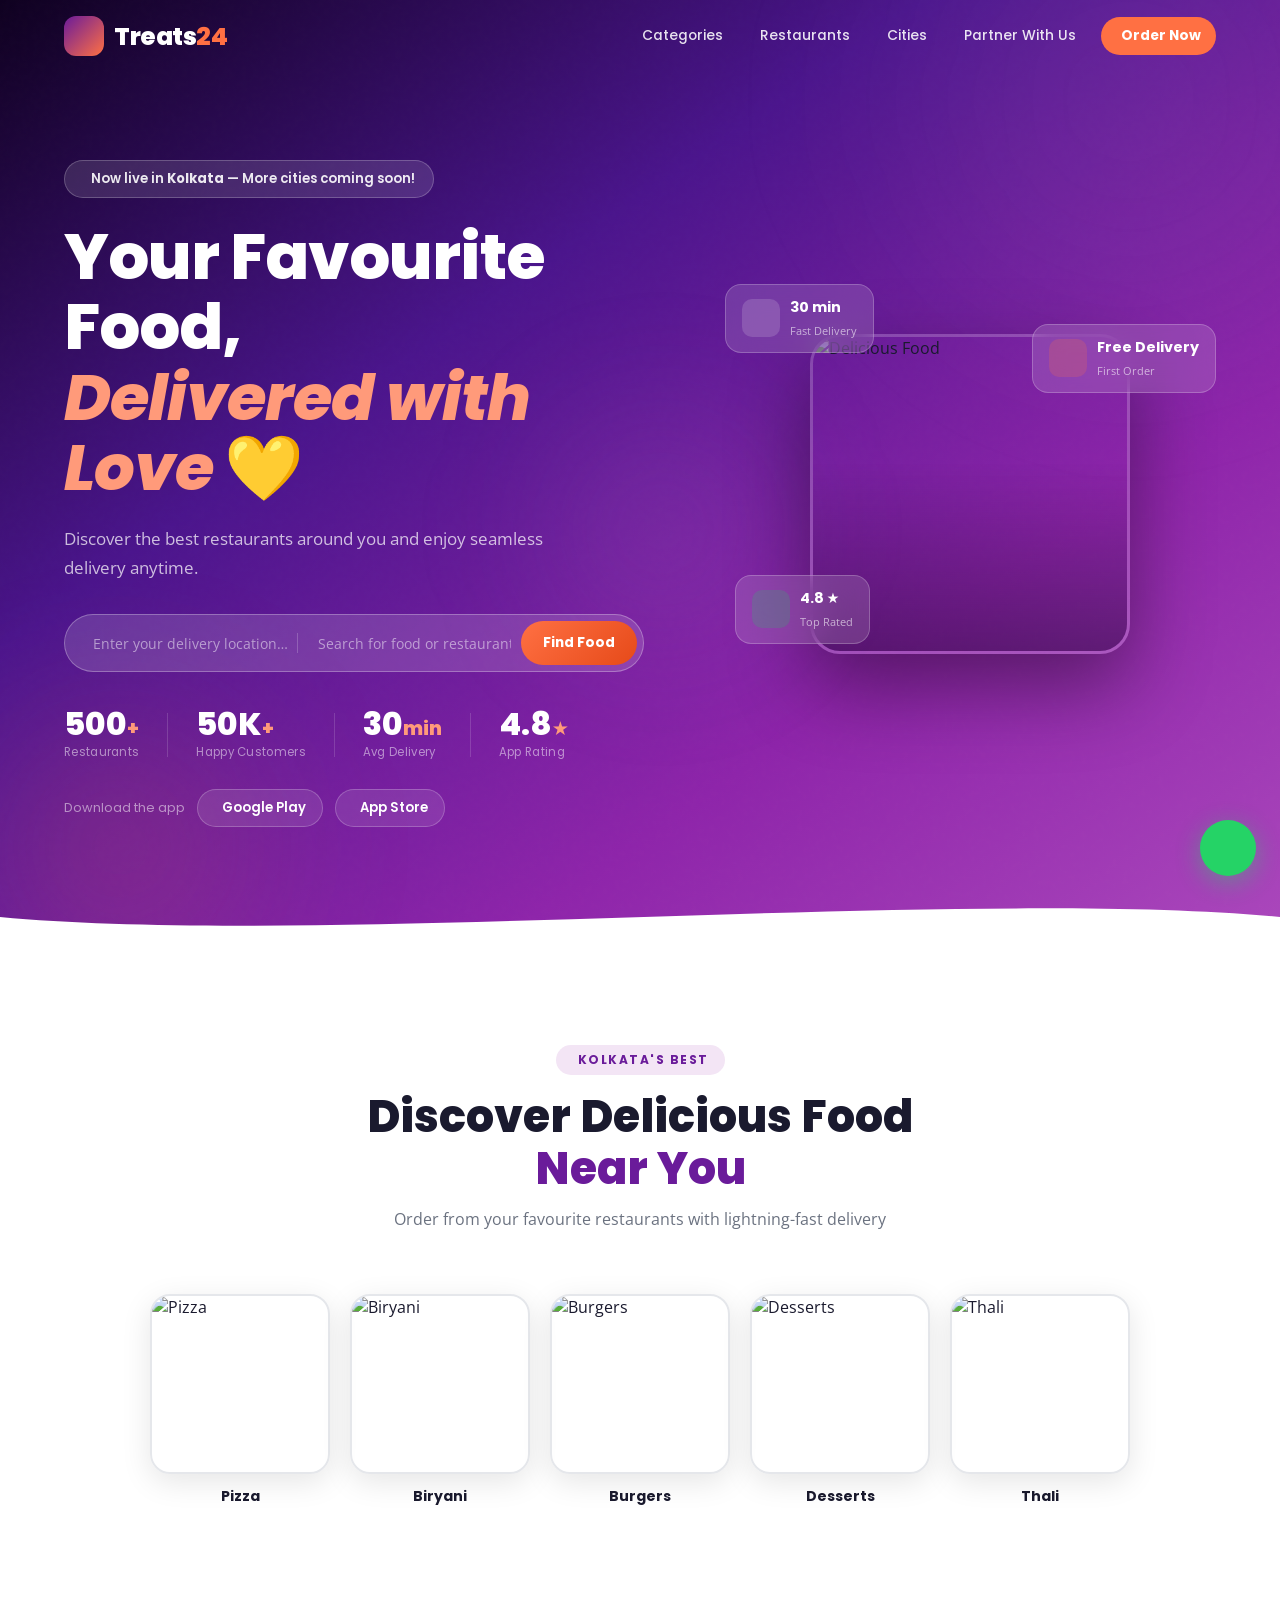
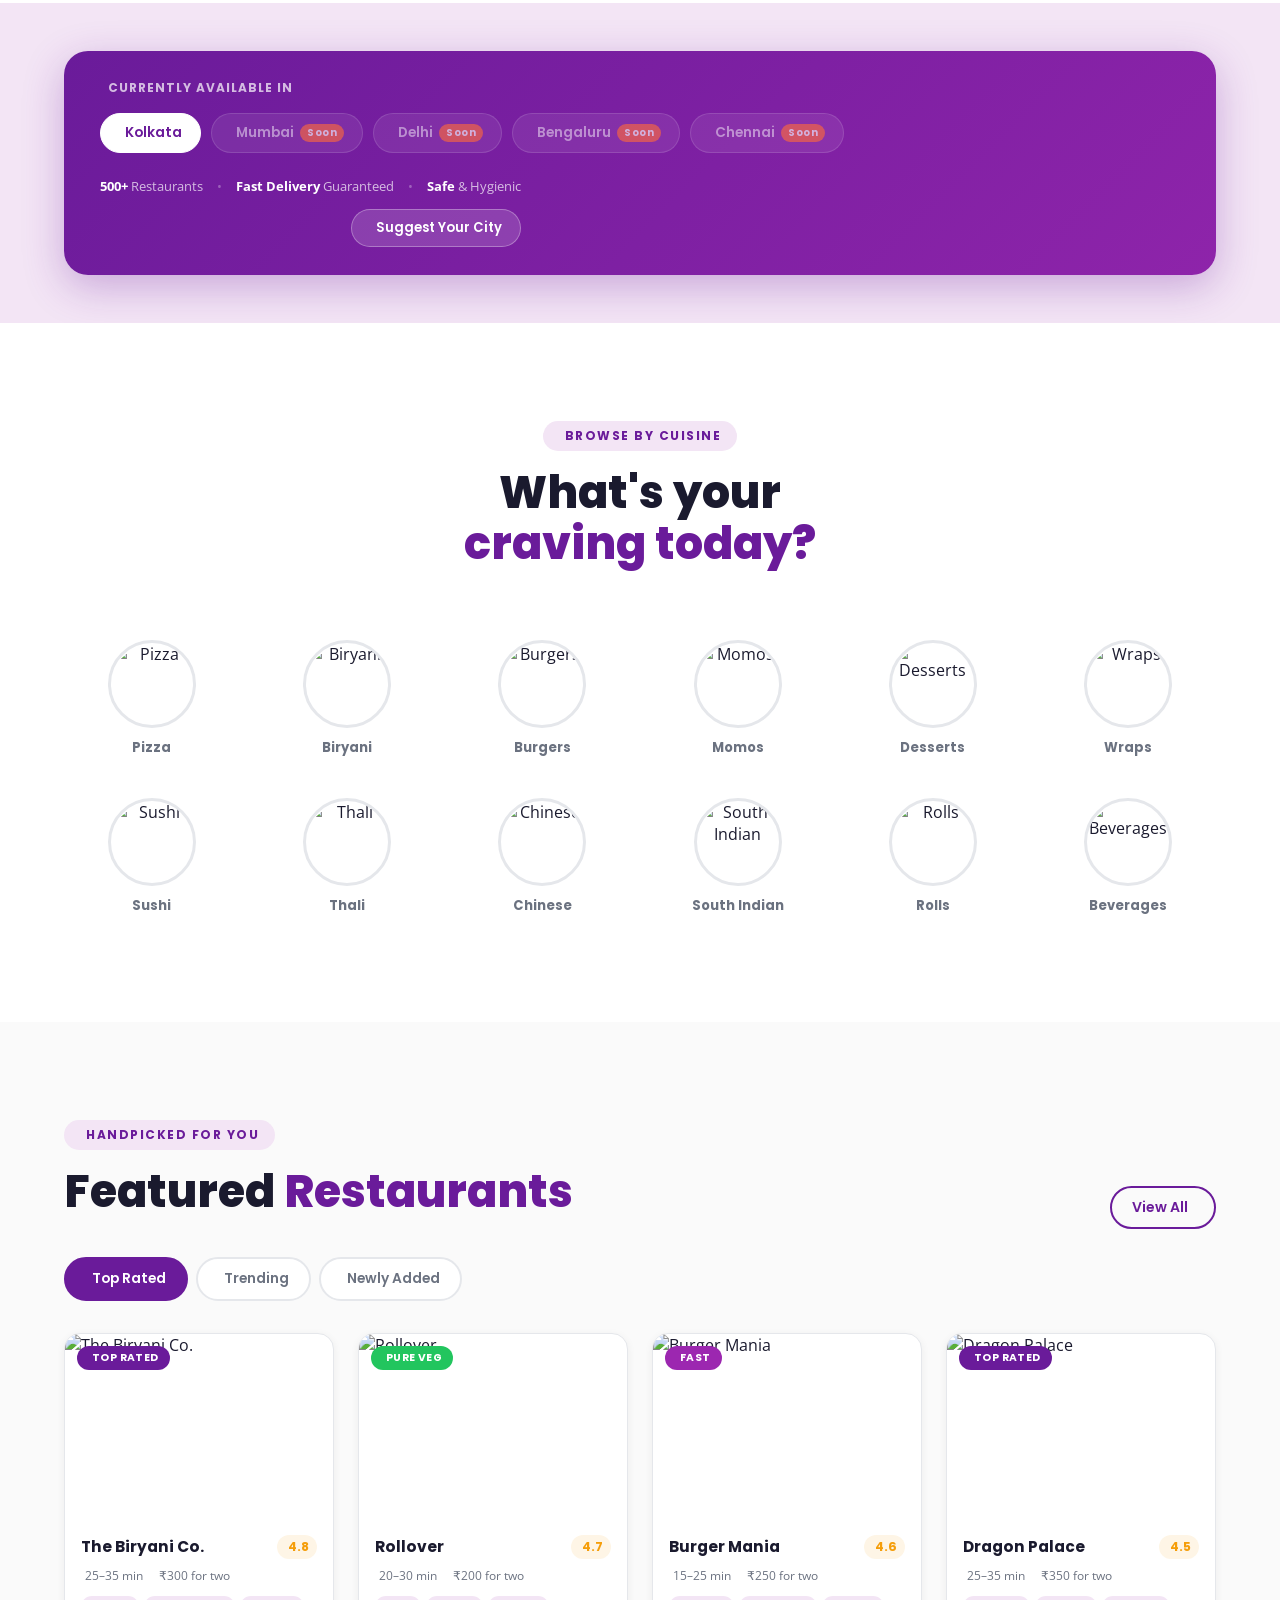
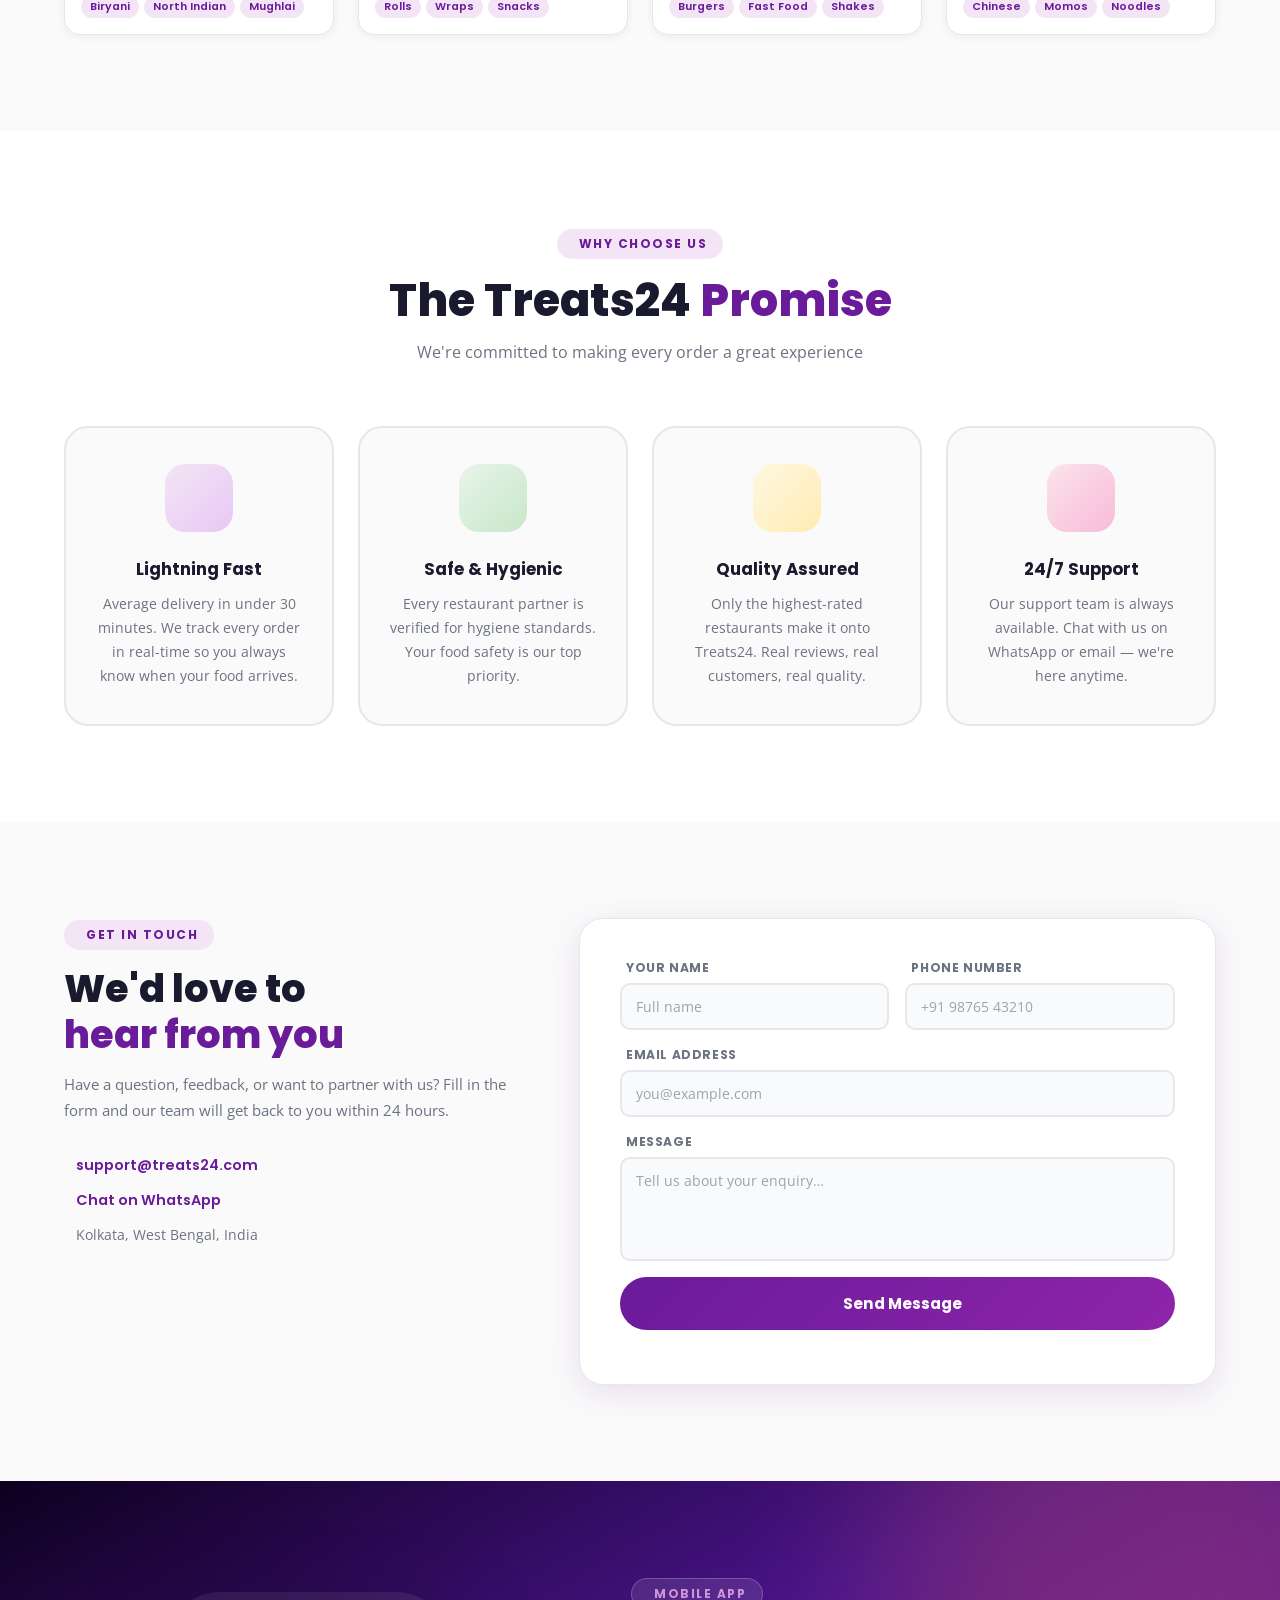
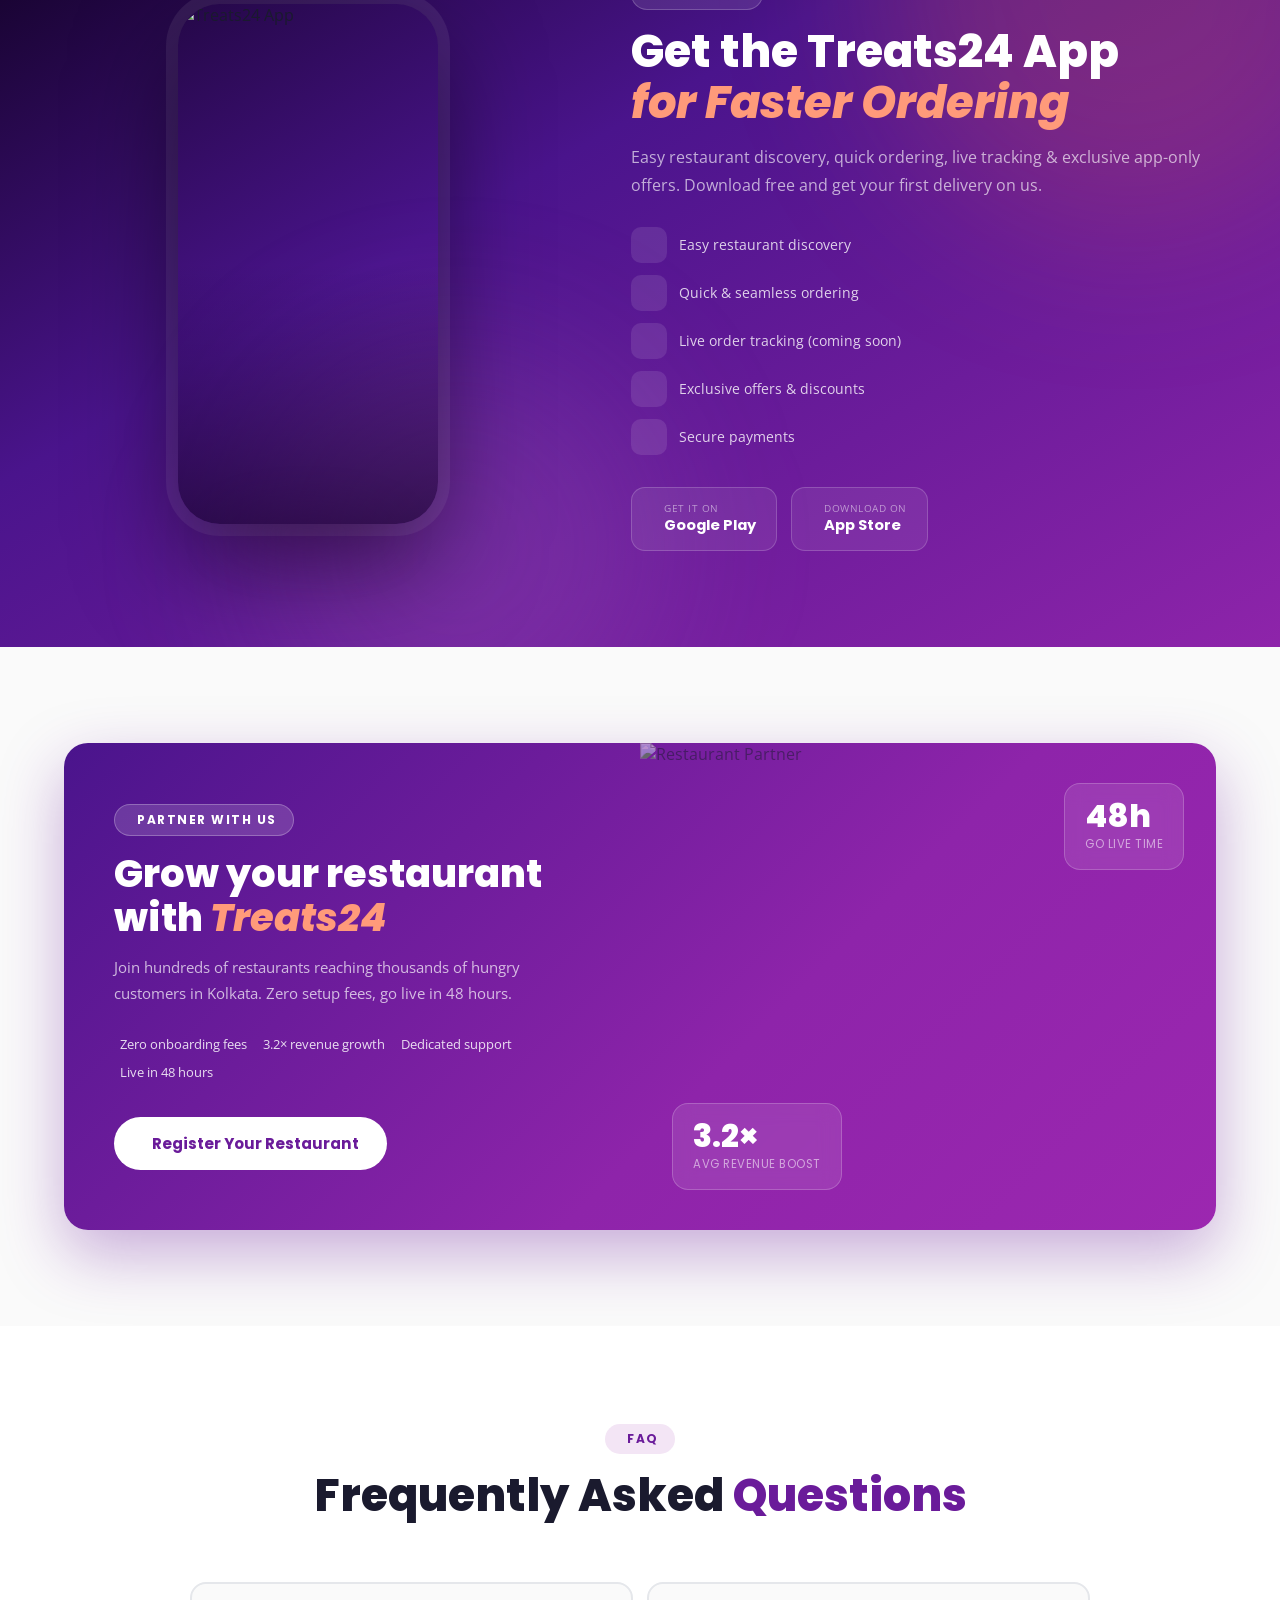
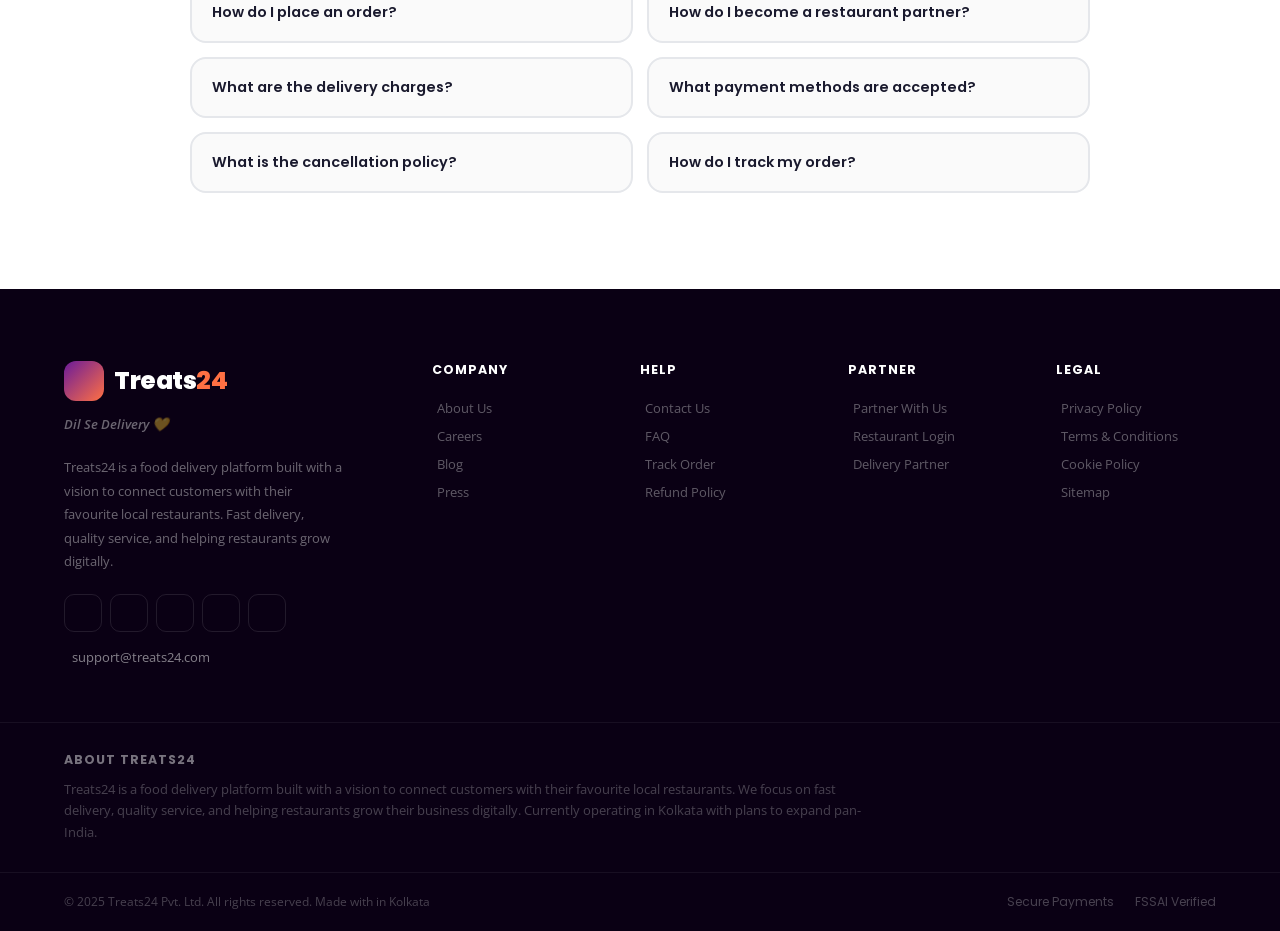
==== index.html @ 56768811 "Initial project upload" ====
<!DOCTYPE html>
<html lang="en">
<head>
  <meta charset="UTF-8"/>
  <meta name="viewport" content="width=device-width, initial-scale=1.0"/>
  <title>Treats24 – Dil Se Delivery</title>
  <link rel="stylesheet" href="style.css"/>
  <link rel="preconnect" href="https://fonts.googleapis.com"/>
  <link rel="preconnect" href="https://fonts.gstatic.com" crossorigin/>
  <link href="https://fonts.googleapis.com/css2?family=Poppins:ital,wght@0,300;0,400;0,500;0,600;0,700;0,800;0,900;1,400;1,700&family=Open+Sans:wght@300;400;500;600;700&display=swap" rel="stylesheet"/>
  <link rel="stylesheet" href="https://cdn.jsdelivr.net/npm/@tabler/icons-webfont@3.14.0/dist/tabler-icons.min.css"/>
</head>
<body>

  <!-- ========== NAVBAR ========== -->
  <nav class="t24-nav" id="mainNav">
    <div class="nav-container">
      <a href="#" class="nav-logo">
        <span class="logo-icon"><i class="ti ti-motorbike"></i></span>
        <span class="logo-text">Treats<em>24</em></span>
      </a>

      <button class="nav-toggle" id="navToggle" aria-label="Toggle navigation">
        <span></span><span></span><span></span>
      </button>

      <ul class="nav-links" id="navLinks">
        <li><a href="#categories"><i class="ti ti-category"></i> Categories</a></li>
        <li><a href="#restaurants"><i class="ti ti-building-store"></i> Restaurants</a></li>
        <li><a href="#cities"><i class="ti ti-map-pin"></i> Cities</a></li>
        <li><a href="partner.html"><i class="ti ti-users"></i> Partner With Us</a></li>
        <li><a href="#order" class="nav-cta"><i class="ti ti-shopping-bag"></i> Order Now</a></li>
      </ul>
    </div>
  </nav>

  <!-- ========== HERO BANNER ========== -->
  <section class="hero" id="home">
    <div class="hero-bg">
      <div class="hero-grain"></div>
      <div class="hero-orb orb-1"></div>
      <div class="hero-orb orb-2"></div>
      <div class="hero-orb orb-3"></div>
    </div>

    <div class="hero-container">
      <div class="hero-left">
        <div class="hero-pill">
          <i class="ti ti-map-pin"></i>
          <span>Now live in <strong>Kolkata</strong> — More cities coming soon!</span>
        </div>
        <h1 class="hero-title">
          Your Favourite Food,<br/>
          <em>Delivered with Love</em> 💛
        </h1>
        <p class="hero-desc">
          Discover the best restaurants around you and enjoy seamless delivery anytime.
        </p>

        <div class="hero-search">
          <div class="search-icon"><i class="ti ti-map-pin"></i></div>
          <input type="text" placeholder="Enter your delivery location…" id="locationInput"/>
          <div class="search-divider"></div>
          <div class="search-icon"><i class="ti ti-search"></i></div>
          <input type="text" placeholder="Search for food or restaurants…" id="searchInput"/>
          <button class="search-btn" onclick="handleHeroSearch()">Find Food</button>
        </div>

        <div class="hero-stats">
          <div class="stat">
            <div class="stat-num">500<span>+</span></div>
            <div class="stat-label">Restaurants</div>
          </div>
          <div class="stat-divider"></div>
          <div class="stat">
            <div class="stat-num">50K<span>+</span></div>
            <div class="stat-label">Happy Customers</div>
          </div>
          <div class="stat-divider"></div>
          <div class="stat">
            <div class="stat-num">30<span>min</span></div>
            <div class="stat-label">Avg Delivery</div>
          </div>
          <div class="stat-divider"></div>
          <div class="stat">
            <div class="stat-num">4.8<span>★</span></div>
            <div class="stat-label">App Rating</div>
          </div>
        </div>

        <!-- App Download CTA -->
        <div class="hero-app-row">
          <span class="hero-app-label">Download the app</span>
          <a href="#app" class="hero-app-btn">
            <i class="ti ti-brand-google-play"></i> Google Play
          </a>
          <a href="#app" class="hero-app-btn">
            <i class="ti ti-brand-apple"></i> App Store
          </a>
        </div>
      </div>

      <div class="hero-right">
        <div class="hero-visual">
          <div class="hero-img-main float-1">
            <img src="https://images.unsplash.com/photo-1504674900247-0877df9cc836?w=600&auto=format&fit=crop" alt="Delicious Food"/>
            <div class="hero-img-overlay"></div>
          </div>
          <div class="hero-float-card fc-1 float-2">
            <div class="fc-icon"><i class="ti ti-clock"></i></div>
            <div>
              <strong>30 min</strong>
              <span>Fast Delivery</span>
            </div>
          </div>
          <div class="hero-float-card fc-2 float-3">
            <div class="fc-icon fc-green"><i class="ti ti-star-filled"></i></div>
            <div>
              <strong>4.8 ★</strong>
              <span>Top Rated</span>
            </div>
          </div>
          <div class="hero-float-card fc-3 float-4">
            <div class="fc-icon fc-orange"><i class="ti ti-truck-delivery"></i></div>
            <div>
              <strong>Free Delivery</strong>
              <span>First Order</span>
            </div>
          </div>
        </div>
      </div>
    </div>

    <!-- Wave divider -->
    <div class="hero-wave">
      <svg viewBox="0 0 1440 80" preserveAspectRatio="none" xmlns="http://www.w3.org/2000/svg">
        <path d="M0,40 C360,80 1080,0 1440,40 L1440,80 L0,80 Z" fill="#fff"/>
      </svg>
    </div>
  </section>

  <!-- ========== HEADING + SUBHEADING + FOOD SHOWCASE ========== -->
  <section class="discover section-pad" id="discover">
    <div class="container">
      <div class="section-header text-center">
        <div class="section-eyebrow"><i class="ti ti-sparkles"></i> Kolkata's Best</div>
        <h2>Discover Delicious Food<br/><span>Near You</span></h2>
        <p>Order from your favourite restaurants with lightning-fast delivery</p>
      </div>

      <div class="food-showcase">
        <div class="food-item reveal" style="--delay:0s">
          <div class="food-img-wrap">
            <img src="https://images.unsplash.com/photo-1565299624946-b28f40a0ae38?w=300&auto=format&fit=crop" alt="Pizza"/>
            <div class="food-overlay"><span>Order Now</span></div>
          </div>
          <span class="food-name">Pizza</span>
        </div>
        <div class="food-item reveal" style="--delay:0.08s">
          <div class="food-img-wrap">
            <img src="https://images.unsplash.com/photo-1585937421612-70a008356fbe?w=300&auto=format&fit=crop" alt="Biryani"/>
            <div class="food-overlay"><span>Order Now</span></div>
          </div>
          <span class="food-name">Biryani</span>
        </div>
        <div class="food-item reveal" style="--delay:0.16s">
          <div class="food-img-wrap">
            <img src="https://images.unsplash.com/photo-1571091718767-18b5b1457add?w=300&auto=format&fit=crop" alt="Burgers"/>
            <div class="food-overlay"><span>Order Now</span></div>
          </div>
          <span class="food-name">Burgers</span>
        </div>
        <div class="food-item reveal" style="--delay:0.24s">
          <div class="food-img-wrap">
            <img src="https://images.unsplash.com/photo-1455619452474-d2be8b1e70cd?w=300&auto=format&fit=crop" alt="Desserts"/>
            <div class="food-overlay"><span>Order Now</span></div>
          </div>
          <span class="food-name">Desserts</span>
        </div>
        <div class="food-item reveal" style="--delay:0.32s">
          <div class="food-img-wrap">
            <img src="https://images.unsplash.com/photo-1504754524776-8f4f37790ca0?w=300&auto=format&fit=crop" alt="Thali"/>
            <div class="food-overlay"><span>Order Now</span></div>
          </div>
          <span class="food-name">Thali</span>
        </div>
      </div>
    </div>
  </section>

  <!-- ========== CITIES & AVAILABILITY ========== -->
  <section class="cities section-pad-sm" id="cities">
    <div class="container">
      <div class="cities-banner reveal">
        <div class="cities-left">
          <div class="cities-eyebrow"><i class="ti ti-map-pin-filled"></i> Currently Available In</div>
          <div class="cities-list">
            <a href="#" class="city-chip active">
              <i class="ti ti-building-skyscraper"></i> Kolkata
            </a>
            <div class="city-chip coming">
              <i class="ti ti-clock"></i> Mumbai <span class="coming-tag">Soon</span>
            </div>
            <div class="city-chip coming">
              <i class="ti ti-clock"></i> Delhi <span class="coming-tag">Soon</span>
            </div>
            <div class="city-chip coming">
              <i class="ti ti-clock"></i> Bengaluru <span class="coming-tag">Soon</span>
            </div>
            <div class="city-chip coming">
              <i class="ti ti-clock"></i> Chennai <span class="coming-tag">Soon</span>
            </div>
          </div>
        </div>
        <div class="cities-right">
          <div class="cities-stats">
            <span><i class="ti ti-building-store"></i> <strong>500+</strong> Restaurants</span>
            <span class="dot">•</span>
            <span><i class="ti ti-bolt"></i> <strong>Fast Delivery</strong> Guaranteed</span>
            <span class="dot">•</span>
            <span><i class="ti ti-shield-check"></i> <strong>Safe</strong> & Hygienic</span>
          </div>
          <a href="#" class="suggest-city-btn">
            <i class="ti ti-plus"></i> Suggest Your City
          </a>
        </div>
      </div>
    </div>
  </section>

  <!-- ========== CATEGORIES ========== -->
  <section class="categories section-pad" id="categories">
    <div class="container">
      <div class="section-header text-center">
        <div class="section-eyebrow"><i class="ti ti-heart"></i> Browse by cuisine</div>
        <h2>What's your<br/><span>craving today?</span></h2>
      </div>

      <div class="categories-grid">
        <div class="cat-card reveal">
          <div class="cat-icon-wrap">
            <img src="https://images.unsplash.com/photo-1565299624946-b28f40a0ae38?w=200&auto=format&fit=crop" alt="Pizza"/>
          </div>
          <span>Pizza</span>
        </div>
        <div class="cat-card reveal" style="--delay:0.05s">
          <div class="cat-icon-wrap">
            <img src="https://images.unsplash.com/photo-1585937421612-70a008356fbe?w=200&auto=format&fit=crop" alt="Biryani"/>
          </div>
          <span>Biryani</span>
        </div>
        <div class="cat-card reveal" style="--delay:0.1s">
          <div class="cat-icon-wrap">
            <img src="https://images.unsplash.com/photo-1571091718767-18b5b1457add?w=200&auto=format&fit=crop" alt="Burgers"/>
          </div>
          <span>Burgers</span>
        </div>
        <div class="cat-card reveal" style="--delay:0.15s">
          <div class="cat-icon-wrap">
            <img src="https://images.unsplash.com/photo-1534482421-64566f976cfa?w=200&auto=format&fit=crop" alt="Momos"/>
          </div>
          <span>Momos</span>
        </div>
        <div class="cat-card reveal" style="--delay:0.2s">
          <div class="cat-icon-wrap">
            <img src="https://images.unsplash.com/photo-1555396273-367ea4eb4db5?w=200&auto=format&fit=crop" alt="Desserts"/>
          </div>
          <span>Desserts</span>
        </div>
        <div class="cat-card reveal" style="--delay:0.25s">
          <div class="cat-icon-wrap">
            <img src="https://images.unsplash.com/photo-1565299507177-b0ac66763828?w=200&auto=format&fit=crop" alt="Wraps"/>
          </div>
          <span>Wraps</span>
        </div>
        <div class="cat-card reveal" style="--delay:0.3s">
          <div class="cat-icon-wrap">
            <img src="https://images.unsplash.com/photo-1569050467447-ce54b3bbc37d?w=200&auto=format&fit=crop" alt="Sushi"/>
          </div>
          <span>Sushi</span>
        </div>
        <div class="cat-card reveal" style="--delay:0.35s">
          <div class="cat-icon-wrap">
            <img src="https://images.unsplash.com/photo-1504754524776-8f4f37790ca0?w=200&auto=format&fit=crop" alt="Thali"/>
          </div>
          <span>Thali</span>
        </div>
        <div class="cat-card reveal" style="--delay:0.4s">
          <div class="cat-icon-wrap">
            <img src="https://images.unsplash.com/photo-1547592180-85f173990554?w=200&auto=format&fit=crop" alt="Chinese"/>
          </div>
          <span>Chinese</span>
        </div>
        <div class="cat-card reveal" style="--delay:0.45s">
          <div class="cat-icon-wrap">
            <img src="https://images.unsplash.com/photo-1601050690597-df0568f70950?w=200&auto=format&fit=crop" alt="South Indian"/>
          </div>
          <span>South Indian</span>
        </div>
        <div class="cat-card reveal" style="--delay:0.5s">
          <div class="cat-icon-wrap">
            <img src="https://images.unsplash.com/photo-1599487488170-d11ec9c172f0?w=200&auto=format&fit=crop" alt="Rolls"/>
          </div>
          <span>Rolls</span>
        </div>
        <div class="cat-card reveal" style="--delay:0.55s">
          <div class="cat-icon-wrap">
            <img src="https://images.unsplash.com/photo-1506459225024-1428097a7e18?w=200&auto=format&fit=crop" alt="Beverages"/>
          </div>
          <span>Beverages</span>
        </div>
      </div>
    </div>
  </section>

  <!-- ========== FEATURED RESTAURANTS ========== -->
  <section class="restaurants section-pad" id="restaurants">
    <div class="container">

      <!-- Top Rated -->
      <div class="rest-section-header reveal">
        <div>
          <div class="section-eyebrow"><i class="ti ti-star"></i> Handpicked for you</div>
          <h2>Featured <span>Restaurants</span></h2>
        </div>
        <a href="#" class="see-all">View All <i class="ti ti-arrow-right"></i></a>
      </div>

      <!-- Tabs -->
      <div class="rest-tabs">
        <button class="rest-tab active" data-tab="top">
          <i class="ti ti-star-filled"></i> Top Rated
        </button>
        <button class="rest-tab" data-tab="trending">
          <i class="ti ti-flame"></i> Trending
        </button>
        <button class="rest-tab" data-tab="new">
          <i class="ti ti-sparkles"></i> Newly Added
        </button>
      </div>

      <div class="restaurants-grid" id="restaurantsGrid">
        <!-- Top Rated tab (default) -->
        <div class="rest-card reveal" data-tab-content="top">
          <div class="rest-img-wrap">
            <img src="https://images.unsplash.com/photo-1585937421612-70a008356fbe?w=600&auto=format&fit=crop" alt="The Biryani Co."/>
            <div class="rest-badge"><i class="ti ti-star-filled"></i> Top Rated</div>
            <button class="rest-fav"><i class="ti ti-heart"></i></button>
          </div>
          <div class="rest-body">
            <div class="rest-header">
              <h4>The Biryani Co.</h4>
              <div class="rest-rating"><i class="ti ti-star-filled"></i> 4.8</div>
            </div>
            <div class="rest-meta">
              <span><i class="ti ti-clock"></i> 25–35 min</span>
              <span><i class="ti ti-users"></i> ₹300 for two</span>
            </div>
            <div class="rest-tags">
              <span>Biryani</span><span>North Indian</span><span>Mughlai</span>
            </div>
          </div>
        </div>

        <div class="rest-card reveal" style="--delay:0.1s" data-tab-content="top">
          <div class="rest-img-wrap">
            <img src="https://images.unsplash.com/photo-1555396273-367ea4eb4db5?w=600&auto=format&fit=crop" alt="Rollover"/>
            <div class="rest-badge rest-badge-veg"><i class="ti ti-leaf"></i> Pure Veg</div>
            <button class="rest-fav"><i class="ti ti-heart"></i></button>
          </div>
          <div class="rest-body">
            <div class="rest-header">
              <h4>Rollover</h4>
              <div class="rest-rating"><i class="ti ti-star-filled"></i> 4.7</div>
            </div>
            <div class="rest-meta">
              <span><i class="ti ti-clock"></i> 20–30 min</span>
              <span><i class="ti ti-users"></i> ₹200 for two</span>
            </div>
            <div class="rest-tags">
              <span>Rolls</span><span>Wraps</span><span>Snacks</span>
            </div>
          </div>
        </div>

        <div class="rest-card reveal" style="--delay:0.2s" data-tab-content="top">
          <div class="rest-img-wrap">
            <img src="https://images.unsplash.com/photo-1571091718767-18b5b1457add?w=600&auto=format&fit=crop" alt="Burger Mania"/>
            <div class="rest-badge rest-badge-fast"><i class="ti ti-bolt"></i> Fast</div>
            <button class="rest-fav"><i class="ti ti-heart"></i></button>
          </div>
          <div class="rest-body">
            <div class="rest-header">
              <h4>Burger Mania</h4>
              <div class="rest-rating"><i class="ti ti-star-filled"></i> 4.6</div>
            </div>
            <div class="rest-meta">
              <span><i class="ti ti-clock"></i> 15–25 min</span>
              <span><i class="ti ti-users"></i> ₹250 for two</span>
            </div>
            <div class="rest-tags">
              <span>Burgers</span><span>Fast Food</span><span>Shakes</span>
            </div>
          </div>
        </div>

        <div class="rest-card reveal" style="--delay:0.3s" data-tab-content="top">
          <div class="rest-img-wrap">
            <img src="https://images.unsplash.com/photo-1547592180-85f173990554?w=600&auto=format&fit=crop" alt="Dragon Palace"/>
            <div class="rest-badge"><i class="ti ti-star-filled"></i> Top Rated</div>
            <button class="rest-fav"><i class="ti ti-heart"></i></button>
          </div>
          <div class="rest-body">
            <div class="rest-header">
              <h4>Dragon Palace</h4>
              <div class="rest-rating"><i class="ti ti-star-filled"></i> 4.5</div>
            </div>
            <div class="rest-meta">
              <span><i class="ti ti-clock"></i> 25–35 min</span>
              <span><i class="ti ti-users"></i> ₹350 for two</span>
            </div>
            <div class="rest-tags">
              <span>Chinese</span><span>Momos</span><span>Noodles</span>
            </div>
          </div>
        </div>

        <!-- Trending tab -->
        <div class="rest-card reveal hidden" data-tab-content="trending">
          <div class="rest-img-wrap">
            <img src="https://images.unsplash.com/photo-1565299624946-b28f40a0ae38?w=600&auto=format&fit=crop" alt="Pizza Studio"/>
            <div class="rest-badge rest-badge-new"><i class="ti ti-flame"></i> Trending</div>
            <button class="rest-fav"><i class="ti ti-heart"></i></button>
          </div>
          <div class="rest-body">
            <div class="rest-header"><h4>Pizza Studio</h4><div class="rest-rating"><i class="ti ti-star-filled"></i> 4.4</div></div>
            <div class="rest-meta"><span><i class="ti ti-clock"></i> 25–35 min</span><span><i class="ti ti-users"></i> ₹400 for two</span></div>
            <div class="rest-tags"><span>Pizza</span><span>Italian</span></div>
          </div>
        </div>
        <div class="rest-card reveal hidden" style="--delay:0.1s" data-tab-content="trending">
          <div class="rest-img-wrap">
            <img src="https://images.unsplash.com/photo-1599487488170-d11ec9c172f0?w=600&auto=format&fit=crop" alt="Rolls World"/>
            <div class="rest-badge rest-badge-new"><i class="ti ti-flame"></i> Trending</div>
            <button class="rest-fav"><i class="ti ti-heart"></i></button>
          </div>
          <div class="rest-body">
            <div class="rest-header"><h4>Rolls World</h4><div class="rest-rating"><i class="ti ti-star-filled"></i> 4.6</div></div>
            <div class="rest-meta"><span><i class="ti ti-clock"></i> 15–20 min</span><span><i class="ti ti-users"></i> ₹150 for two</span></div>
            <div class="rest-tags"><span>Rolls</span><span>Snacks</span></div>
          </div>
        </div>
        <div class="rest-card reveal hidden" style="--delay:0.2s" data-tab-content="trending">
          <div class="rest-img-wrap">
            <img src="https://images.unsplash.com/photo-1504754524776-8f4f37790ca0?w=600&auto=format&fit=crop" alt="Thali House"/>
            <div class="rest-badge rest-badge-new"><i class="ti ti-flame"></i> Trending</div>
            <button class="rest-fav"><i class="ti ti-heart"></i></button>
          </div>
          <div class="rest-body">
            <div class="rest-header"><h4>Thali House</h4><div class="rest-rating"><i class="ti ti-star-filled"></i> 4.3</div></div>
            <div class="rest-meta"><span><i class="ti ti-clock"></i> 30–40 min</span><span><i class="ti ti-users"></i> ₹280 for two</span></div>
            <div class="rest-tags"><span>Thali</span><span>North Indian</span></div>
          </div>
        </div>
        <div class="rest-card reveal hidden" style="--delay:0.3s" data-tab-content="trending">
          <div class="rest-img-wrap">
            <img src="https://images.unsplash.com/photo-1534482421-64566f976cfa?w=600&auto=format&fit=crop" alt="Momo Station"/>
            <div class="rest-badge rest-badge-new"><i class="ti ti-flame"></i> Trending</div>
            <button class="rest-fav"><i class="ti ti-heart"></i></button>
          </div>
          <div class="rest-body">
            <div class="rest-header"><h4>Momo Station</h4><div class="rest-rating"><i class="ti ti-star-filled"></i> 4.7</div></div>
            <div class="rest-meta"><span><i class="ti ti-clock"></i> 15–20 min</span><span><i class="ti ti-users"></i> ₹180 for two</span></div>
            <div class="rest-tags"><span>Momos</span><span>Chinese</span></div>
          </div>
        </div>

        <!-- New tab -->
        <div class="rest-card reveal hidden" data-tab-content="new">
          <div class="rest-img-wrap">
            <img src="https://images.unsplash.com/photo-1506459225024-1428097a7e18?w=600&auto=format&fit=crop" alt="Brew & Bite"/>
            <div class="rest-badge rest-badge-new"><i class="ti ti-sparkles"></i> New</div>
            <button class="rest-fav"><i class="ti ti-heart"></i></button>
          </div>
          <div class="rest-body">
            <div class="rest-header"><h4>Brew & Bite</h4><div class="rest-rating"><i class="ti ti-star-filled"></i> 4.2</div></div>
            <div class="rest-meta"><span><i class="ti ti-clock"></i> 20–30 min</span><span><i class="ti ti-users"></i> ₹300 for two</span></div>
            <div class="rest-tags"><span>Cafe</span><span>Beverages</span><span>Snacks</span></div>
          </div>
        </div>
        <div class="rest-card reveal hidden" style="--delay:0.1s" data-tab-content="new">
          <div class="rest-img-wrap">
            <img src="https://images.unsplash.com/photo-1455619452474-d2be8b1e70cd?w=600&auto=format&fit=crop" alt="Sweet Dreams"/>
            <div class="rest-badge rest-badge-new"><i class="ti ti-sparkles"></i> New</div>
            <button class="rest-fav"><i class="ti ti-heart"></i></button>
          </div>
          <div class="rest-body">
            <div class="rest-header"><h4>Sweet Dreams</h4><div class="rest-rating"><i class="ti ti-star-filled"></i> 4.5</div></div>
            <div class="rest-meta"><span><i class="ti ti-clock"></i> 20–25 min</span><span><i class="ti ti-users"></i> ₹200 for two</span></div>
            <div class="rest-tags"><span>Desserts</span><span>Ice Cream</span></div>
          </div>
        </div>
        <div class="rest-card reveal hidden" style="--delay:0.2s" data-tab-content="new">
          <div class="rest-img-wrap">
            <img src="https://images.unsplash.com/photo-1601050690597-df0568f70950?w=600&auto=format&fit=crop" alt="Dosa Corner"/>
            <div class="rest-badge rest-badge-new"><i class="ti ti-sparkles"></i> New</div>
            <button class="rest-fav"><i class="ti ti-heart"></i></button>
          </div>
          <div class="rest-body">
            <div class="rest-header"><h4>Dosa Corner</h4><div class="rest-rating"><i class="ti ti-star-filled"></i> 4.4</div></div>
            <div class="rest-meta"><span><i class="ti ti-clock"></i> 20–30 min</span><span><i class="ti ti-users"></i> ₹180 for two</span></div>
            <div class="rest-tags"><span>South Indian</span><span>Breakfast</span></div>
          </div>
        </div>
        <div class="rest-card reveal hidden" style="--delay:0.3s" data-tab-content="new">
          <div class="rest-img-wrap">
            <img src="https://images.unsplash.com/photo-1547592180-85f173990554?w=600&auto=format&fit=crop" alt="Wok Express"/>
            <div class="rest-badge rest-badge-new"><i class="ti ti-sparkles"></i> New</div>
            <button class="rest-fav"><i class="ti ti-heart"></i></button>
          </div>
          <div class="rest-body">
            <div class="rest-header"><h4>Wok Express</h4><div class="rest-rating"><i class="ti ti-star-filled"></i> 4.1</div></div>
            <div class="rest-meta"><span><i class="ti ti-clock"></i> 25–35 min</span><span><i class="ti ti-users"></i> ₹300 for two</span></div>
            <div class="rest-tags"><span>Chinese</span><span>Pan Asian</span></div>
          </div>
        </div>
      </div>
    </div>
  </section>

  <!-- ========== WHY TREATS24 ========== -->
  <section class="why section-pad" id="why">
    <div class="container">
      <div class="section-header text-center">
        <div class="section-eyebrow"><i class="ti ti-heart-filled"></i> Why choose us</div>
        <h2>The Treats24 <span>Promise</span></h2>
        <p>We're committed to making every order a great experience</p>
      </div>
      <div class="why-grid">
        <div class="why-card reveal">
          <div class="why-icon"><i class="ti ti-bolt"></i></div>
          <h3>Lightning Fast</h3>
          <p>Average delivery in under 30 minutes. We track every order in real-time so you always know when your food arrives.</p>
        </div>
        <div class="why-card reveal" style="--delay:0.1s">
          <div class="why-icon why-icon-2"><i class="ti ti-shield-check"></i></div>
          <h3>Safe & Hygienic</h3>
          <p>Every restaurant partner is verified for hygiene standards. Your food safety is our top priority.</p>
        </div>
        <div class="why-card reveal" style="--delay:0.2s">
          <div class="why-icon why-icon-3"><i class="ti ti-star-filled"></i></div>
          <h3>Quality Assured</h3>
          <p>Only the highest-rated restaurants make it onto Treats24. Real reviews, real customers, real quality.</p>
        </div>
        <div class="why-card reveal" style="--delay:0.3s">
          <div class="why-icon why-icon-4"><i class="ti ti-headset"></i></div>
          <h3>24/7 Support</h3>
          <p>Our support team is always available. Chat with us on WhatsApp or email — we're here anytime.</p>
        </div>
      </div>
    </div>
  </section>

  <!-- ========== ENQUIRY / FEEDBACK FORM ========== -->
  <section class="enquiry section-pad" id="contact">
    <div class="container">
      <div class="enquiry-wrap">
        <div class="enquiry-left reveal">
          <div class="section-eyebrow"><i class="ti ti-message-circle"></i> Get in Touch</div>
          <h2>We'd love to<br/><span>hear from you</span></h2>
          <p>Have a question, feedback, or want to partner with us? Fill in the form and our team will get back to you within 24 hours.</p>
          <div class="enquiry-contact-list">
            <div class="ec-item">
              <i class="ti ti-mail"></i>
              <a href="mailto:support@treats24.com">support@treats24.com</a>
            </div>
            <div class="ec-item">
              <i class="ti ti-brand-whatsapp"></i>
              <a href="https://wa.me/919876543210" target="_blank">Chat on WhatsApp</a>
            </div>
            <div class="ec-item">
              <i class="ti ti-map-pin"></i>
              <span>Kolkata, West Bengal, India</span>
            </div>
          </div>
        </div>

        <div class="enquiry-right reveal" style="--delay:0.15s">
          <div id="enquiryForm">
            <div class="form-row">
              <div class="form-group">
                <label><i class="ti ti-user"></i> Your Name</label>
                <input type="text" id="eq_name" placeholder="Full name"/>
              </div>
              <div class="form-group">
                <label><i class="ti ti-phone"></i> Phone Number</label>
                <input type="tel" id="eq_phone" placeholder="+91 98765 43210"/>
              </div>
            </div>
            <div class="form-group">
              <label><i class="ti ti-mail"></i> Email Address</label>
              <input type="email" id="eq_email" placeholder="you@example.com"/>
            </div>
            <div class="form-group">
              <label><i class="ti ti-message"></i> Message</label>
              <textarea id="eq_message" rows="4" placeholder="Tell us about your enquiry…"></textarea>
            </div>
            <button class="btn-submit" onclick="submitEnquiry()">
              <i class="ti ti-send"></i> Send Message
            </button>
          </div>
          <div id="enquirySuccess" class="enquiry-success hidden">
            <div class="success-icon"><i class="ti ti-circle-check"></i></div>
            <h3>Message Sent!</h3>
            <p>We'll get back to you within 24 hours.</p>
          </div>
        </div>
      </div>
    </div>
  </section>

  <!-- ========== APP DOWNLOAD ========== -->
  <section class="app-section section-pad" id="app">
    <div class="app-bg">
      <div class="app-orb app-orb-1"></div>
      <div class="app-orb app-orb-2"></div>
    </div>
    <div class="container">
      <div class="app-grid">
        <div class="app-visual reveal">
          <div class="phone-mockup float-anim">
            <img src="https://images.unsplash.com/photo-1512941937669-90a1b58e7e9c?w=400&auto=format&fit=crop" alt="Treats24 App"/>
            <div class="phone-screen-overlay"></div>
          </div>
          <div class="app-glow"></div>
        </div>

        <div class="app-content reveal" style="--delay:0.1s">
          <div class="section-eyebrow"><i class="ti ti-device-mobile"></i> Mobile App</div>
          <h2>Get the Treats24 App<br/><span>for Faster Ordering</span></h2>
          <p>Easy restaurant discovery, quick ordering, live tracking & exclusive app-only offers. Download free and get your first delivery on us.</p>

          <div class="app-features">
            <div class="app-feature">
              <i class="ti ti-search"></i>
              <span>Easy restaurant discovery</span>
            </div>
            <div class="app-feature">
              <i class="ti ti-shopping-cart"></i>
              <span>Quick & seamless ordering</span>
            </div>
            <div class="app-feature">
              <i class="ti ti-map-pin"></i>
              <span>Live order tracking (coming soon)</span>
            </div>
            <div class="app-feature">
              <i class="ti ti-tag"></i>
              <span>Exclusive offers & discounts</span>
            </div>
            <div class="app-feature">
              <i class="ti ti-lock"></i>
              <span>Secure payments</span>
            </div>
          </div>

          <div class="store-btns">
            <a href="#" class="store-btn">
              <i class="ti ti-brand-google-play"></i>
              <div>
                <small>Get it on</small>
                <strong>Google Play</strong>
              </div>
            </a>
            <a href="#" class="store-btn">
              <i class="ti ti-brand-apple"></i>
              <div>
                <small>Download on</small>
                <strong>App Store</strong>
              </div>
            </a>
          </div>
        </div>
      </div>
    </div>
  </section>

  <!-- ========== PARTNER CTA ========== -->
  <section class="partner-cta section-pad" id="partner-cta">
    <div class="container">
      <div class="partner-cta-card reveal">
        <div class="pcta-left">
          <div class="section-eyebrow light"><i class="ti ti-handshake"></i> Partner with us</div>
          <h2>Grow your restaurant<br/>with <em>Treats24</em></h2>
          <p>Join hundreds of restaurants reaching thousands of hungry customers in Kolkata. Zero setup fees, go live in 48 hours.</p>
          <div class="pcta-perks">
            <span><i class="ti ti-circle-check"></i> Zero onboarding fees</span>
            <span><i class="ti ti-circle-check"></i> 3.2× revenue growth</span>
            <span><i class="ti ti-circle-check"></i> Dedicated support</span>
            <span><i class="ti ti-circle-check"></i> Live in 48 hours</span>
          </div>
          <a href="partner.html" class="pcta-btn">
            <i class="ti ti-building-store"></i> Register Your Restaurant
          </a>
        </div>
        <div class="pcta-right">
          <img src="https://images.unsplash.com/photo-1414235077428-338989a2e8c0?w=600&auto=format&fit=crop" alt="Restaurant Partner"/>
          <div class="pcta-metric m1">
            <div class="metric-num">3.2×</div>
            <div class="metric-label">Avg Revenue Boost</div>
          </div>
          <div class="pcta-metric m2">
            <div class="metric-num">48h</div>
            <div class="metric-label">Go Live Time</div>
          </div>
        </div>
      </div>
    </div>
  </section>

  <!-- ========== FAQ ========== -->
  <section class="faq section-pad" id="faq">
    <div class="container">
      <div class="section-header text-center">
        <div class="section-eyebrow"><i class="ti ti-help-circle"></i> FAQ</div>
        <h2>Frequently Asked <span>Questions</span></h2>
      </div>
      <div class="faq-grid">
        <div class="faq-item reveal">
          <button class="faq-q" onclick="toggleFaq(this)">
            <span>How do I place an order?</span>
            <i class="ti ti-chevron-down"></i>
          </button>
          <div class="faq-a">
            <p>Simply search for restaurants near you, browse their menu, add items to your cart, and proceed to checkout. Choose your payment method and your order will be placed instantly.</p>
          </div>
        </div>
        <div class="faq-item reveal" style="--delay:0.05s">
          <button class="faq-q" onclick="toggleFaq(this)">
            <span>How do I become a restaurant partner?</span>
            <i class="ti ti-chevron-down"></i>
          </button>
          <div class="faq-a">
            <p>Visit our <a href="partner.html">Partner With Us</a> page, fill in your restaurant details and submit the required documents. Our team will verify and onboard you within 48 hours.</p>
          </div>
        </div>
        <div class="faq-item reveal" style="--delay:0.1s">
          <button class="faq-q" onclick="toggleFaq(this)">
            <span>What are the delivery charges?</span>
            <i class="ti ti-chevron-down"></i>
          </button>
          <div class="faq-a">
            <p>Delivery charges vary based on distance and order value. Your first order is completely free! After that, we offer free delivery on orders above ₹299.</p>
          </div>
        </div>
        <div class="faq-item reveal" style="--delay:0.15s">
          <button class="faq-q" onclick="toggleFaq(this)">
            <span>What payment methods are accepted?</span>
            <i class="ti ti-chevron-down"></i>
          </button>
          <div class="faq-a">
            <p>We accept UPI (GPay, PhonePe, Paytm), credit/debit cards, net banking, and cash on delivery. All digital payments are 100% secure.</p>
          </div>
        </div>
        <div class="faq-item reveal" style="--delay:0.2s">
          <button class="faq-q" onclick="toggleFaq(this)">
            <span>What is the cancellation policy?</span>
            <i class="ti ti-chevron-down"></i>
          </button>
          <div class="faq-a">
            <p>Orders can be cancelled within 2 minutes of placement for a full refund. After preparation has started, cancellations are subject to review. Contact support for assistance.</p>
          </div>
        </div>
        <div class="faq-item reveal" style="--delay:0.25s">
          <button class="faq-q" onclick="toggleFaq(this)">
            <span>How do I track my order?</span>
            <i class="ti ti-chevron-down"></i>
          </button>
          <div class="faq-a">
            <p>Once your order is placed, you'll receive real-time updates via SMS and app notifications. Live GPS tracking will be available soon on the Treats24 app.</p>
          </div>
        </div>
      </div>
    </div>
  </section>

  <!-- ========== FOOTER ========== -->
  <footer class="footer">
    <div class="footer-top container">
      <div class="footer-brand">
        <a href="#" class="nav-logo footer-logo">
          <span class="logo-icon"><i class="ti ti-motorbike"></i></span>
          <span class="logo-text">Treats<em>24</em></span>
        </a>
        <p class="footer-tagline">Dil Se Delivery 💛</p>
        <p>Treats24 is a food delivery platform built with a vision to connect customers with their favourite local restaurants. Fast delivery, quality service, and helping restaurants grow digitally.</p>
        <div class="social-row">
          <a href="#" class="social-btn" aria-label="Instagram"><i class="ti ti-brand-instagram"></i></a>
          <a href="#" class="social-btn" aria-label="Facebook"><i class="ti ti-brand-facebook"></i></a>
          <a href="#" class="social-btn" aria-label="Twitter"><i class="ti ti-brand-x"></i></a>
          <a href="#" class="social-btn" aria-label="YouTube"><i class="ti ti-brand-youtube"></i></a>
          <a href="https://wa.me/919876543210" class="social-btn whatsapp" aria-label="WhatsApp"><i class="ti ti-brand-whatsapp"></i></a>
        </div>
        <div class="footer-email">
          <i class="ti ti-mail"></i>
          <a href="mailto:support@treats24.com">support@treats24.com</a>
        </div>
      </div>

      <div class="footer-col">
        <h5>Company</h5>
        <ul>
          <li><a href="#about"><i class="ti ti-chevron-right"></i> About Us</a></li>
          <li><a href="#"><i class="ti ti-chevron-right"></i> Careers</a></li>
          <li><a href="#"><i class="ti ti-chevron-right"></i> Blog</a></li>
          <li><a href="#"><i class="ti ti-chevron-right"></i> Press</a></li>
        </ul>
      </div>

      <div class="footer-col">
        <h5>Help</h5>
        <ul>
          <li><a href="#contact"><i class="ti ti-chevron-right"></i> Contact Us</a></li>
          <li><a href="#faq"><i class="ti ti-chevron-right"></i> FAQ</a></li>
          <li><a href="#"><i class="ti ti-chevron-right"></i> Track Order</a></li>
          <li><a href="#"><i class="ti ti-chevron-right"></i> Refund Policy</a></li>
        </ul>
      </div>

      <div class="footer-col">
        <h5>Partner</h5>
        <ul>
          <li><a href="partner.html"><i class="ti ti-chevron-right"></i> Partner With Us</a></li>
          <li><a href="#"><i class="ti ti-chevron-right"></i> Restaurant Login</a></li>
          <li><a href="#"><i class="ti ti-chevron-right"></i> Delivery Partner</a></li>
        </ul>
      </div>

      <div class="footer-col">
        <h5>Legal</h5>
        <ul>
          <li><a href="#"><i class="ti ti-chevron-right"></i> Privacy Policy</a></li>
          <li><a href="#"><i class="ti ti-chevron-right"></i> Terms & Conditions</a></li>
          <li><a href="#"><i class="ti ti-chevron-right"></i> Cookie Policy</a></li>
          <li><a href="#"><i class="ti ti-chevron-right"></i> Sitemap</a></li>
        </ul>
      </div>
    </div>

    <!-- About us mini -->
    <div class="footer-about">
      <div class="container">
        <div class="footer-about-inner">
          <h5>About Treats24</h5>
          <p>Treats24 is a food delivery platform built with a vision to connect customers with their favourite local restaurants. We focus on fast delivery, quality service, and helping restaurants grow their business digitally. Currently operating in Kolkata with plans to expand pan-India.</p>
        </div>
      </div>
    </div>

    <div class="footer-bottom">
      <div class="container footer-bottom-inner">
        <p>© 2025 Treats24 Pvt. Ltd. All rights reserved. Made with <i class="ti ti-heart-filled" style="color:#e91e63;"></i> in Kolkata</p>
        <div class="footer-badges">
          <span><i class="ti ti-shield-check"></i> Secure Payments</span>
          <span><i class="ti ti-certificate"></i> FSSAI Verified</span>
        </div>
      </div>
    </div>
  </footer>

  <script src="script.js"></script>
</body>
</html>
---- style.css ----
/* =============================================
   TREATS24 — MAIN STYLESHEET
   Fonts: Poppins (primary) + Open Sans (secondary)
   Colors: Purple (#6A1B9A) + Orange (#FF7043)
   ============================================= */

/* ---- CSS VARIABLES ---- */
:root {
  --primary:        #6A1B9A;
  --primary-dark:   #4A148C;
  --primary-mid:    #8E24AA;
  --primary-light:  #CE93D8;
  --accent:         #FF7043;
  --accent-dark:    #E64A19;
  --accent-light:   #FF9A7A;
  --bg-light:       #F3E5F5;
  --bg-section:     #FAFAFA;
  --card:           #FFFFFF;
  --text-primary:   #1A1A2E;
  --text-secondary: #6B7280;
  --text-muted:     #9CA3AF;
  --success:        #22C55E;
  --warning:        #F59E0B;
  --error:          #EF4444;
  --border:         #E5E7EB;
  --input-bg:       #F9FAFB;
  --radius:         16px;
  --radius-sm:      10px;
  --radius-lg:      24px;
  --shadow-sm:      0 2px 8px rgba(0,0,0,0.06);
  --shadow:         0 8px 32px rgba(106,27,154,0.12);
  --shadow-lg:      0 20px 60px rgba(0,0,0,0.14);
  --transition:     all 0.3s cubic-bezier(0.4,0,0.2,1);
  --font-primary:   'Poppins', system-ui, sans-serif;
  --font-secondary: 'Open Sans', system-ui, sans-serif;
}

/* ---- RESET & BASE ---- */
*, *::before, *::after { box-sizing: border-box; margin: 0; padding: 0; }
html { scroll-behavior: smooth; font-size: 16px; }
body {
  font-family: var(--font-secondary);
  color: var(--text-primary);
  background: var(--card);
  overflow-x: hidden;
  -webkit-font-smoothing: antialiased;
}
img { max-width: 100%; display: block; }
a { text-decoration: none; color: inherit; }
ul { list-style: none; padding: 0; margin: 0; }

/* ---- UTILITIES ---- */
.container { max-width: 1200px; margin: 0 auto; padding: 0 24px; }
.section-pad { padding: 96px 0; }
.section-pad-sm { padding: 48px 0; }
.text-center { text-align: center; }
.hidden { display: none !important; }

/* ---- SECTION HEADER ---- */
.section-eyebrow {
  display: inline-flex;
  align-items: center;
  gap: 6px;
  font-size: 0.75rem;
  font-weight: 700;
  letter-spacing: 1.5px;
  text-transform: uppercase;
  color: var(--primary);
  background: var(--bg-light);
  padding: 6px 16px;
  border-radius: 50px;
  margin-bottom: 16px;
  font-family: var(--font-primary);
}
.section-eyebrow.light {
  background: rgba(255,255,255,0.15);
  color: #fff;
  border: 1px solid rgba(255,255,255,0.25);
}

.section-header { margin-bottom: 60px; }

.section-header h2, .section-header-row h2, .rest-section-header h2 {
  font-family: var(--font-primary);
  font-size: clamp(1.9rem, 3.5vw, 2.8rem);
  font-weight: 800;
  color: var(--text-primary);
  line-height: 1.15;
  margin-bottom: 12px;
}
.section-header h2 span,
.section-header-row h2 span,
.rest-section-header h2 span { color: var(--primary); }

.section-header p {
  color: var(--text-secondary);
  font-size: 1rem;
  max-width: 500px;
  margin: 0 auto;
  line-height: 1.7;
  font-family: var(--font-secondary);
}

.rest-section-header {
  display: flex;
  align-items: flex-end;
  justify-content: space-between;
  margin-bottom: 28px;
  flex-wrap: wrap;
  gap: 16px;
}

.see-all {
  display: inline-flex;
  align-items: center;
  gap: 6px;
  font-weight: 600;
  font-size: 0.88rem;
  color: var(--primary);
  border: 2px solid var(--primary);
  padding: 9px 20px;
  border-radius: 50px;
  transition: var(--transition);
  font-family: var(--font-primary);
}
.see-all:hover { background: var(--primary); color: #fff; }

/* ---- SCROLL REVEAL ---- */
.reveal {
  opacity: 0;
  transform: translateY(24px);
  transition: opacity 0.6s ease calc(var(--delay,0s)), transform 0.6s ease calc(var(--delay,0s));
}
.reveal.visible { opacity: 1; transform: none; }

/* ---- ANIMATIONS ---- */
@keyframes float { 0%,100%{transform:translateY(0)} 50%{transform:translateY(-14px)} }
@keyframes float2 { 0%,100%{transform:translateY(0) rotate(-2deg)} 50%{transform:translateY(-10px) rotate(2deg)} }
@keyframes float3 { 0%,100%{transform:translateY(0) rotate(2deg)} 50%{transform:translateY(-8px) rotate(-1deg)} }
@keyframes fadeUp { from{opacity:0;transform:translateY(30px)} to{opacity:1;transform:none} }
@keyframes spin { from{transform:rotate(0deg)} to{transform:rotate(360deg)} }
@keyframes shake { 0%,100%{transform:translateX(0)} 25%{transform:translateX(-8px)} 75%{transform:translateX(8px)} }
@keyframes rippleOut { to{transform:scale(18);opacity:0} }
@keyframes pulse { 0%,100%{opacity:1} 50%{opacity:0.6} }

.float-anim { animation: float 5s ease-in-out infinite; }
.float-1 { animation: float 5s ease-in-out infinite; }
.float-2 { animation: float 5s 1s ease-in-out infinite; }
.float-3 { animation: float2 6s 0.5s ease-in-out infinite; }
.float-4 { animation: float3 7s 1.5s ease-in-out infinite; }


/* ============================================= */
/*  NAVBAR                                       */
/* ============================================= */

.t24-nav {
  position: fixed;
  top: 0; left: 0; right: 0;
  z-index: 1000;
  padding: 16px 0;
  transition: var(--transition);
}
.t24-nav.scrolled {
  background: rgba(255,255,255,0.97);
  backdrop-filter: blur(20px);
  -webkit-backdrop-filter: blur(20px);
  box-shadow: 0 2px 20px rgba(106,27,154,0.1);
  padding: 10px 0;
}

.nav-container {
  max-width: 1200px;
  margin: 0 auto;
  padding: 0 24px;
  display: flex;
  align-items: center;
  justify-content: space-between;
}

.nav-logo { display: flex; align-items: center; gap: 10px; }

.logo-icon {
  width: 40px; height: 40px;
  background: linear-gradient(135deg, var(--primary), var(--accent));
  border-radius: 12px;
  display: flex; align-items: center; justify-content: center;
  color: #fff; font-size: 1.2rem;
}

.logo-text {
  font-family: var(--font-primary);
  font-size: 1.55rem;
  font-weight: 800;
  color: #fff;
  letter-spacing: -0.5px;
  transition: var(--transition);
}
.t24-nav.scrolled .logo-text { color: var(--text-primary); }
.logo-text em { font-style: normal; color: var(--accent); }

.nav-links { display: flex; align-items: center; gap: 2px; }

.nav-links a {
  display: flex; align-items: center; gap: 5px;
  font-size: 0.86rem; font-weight: 500;
  color: rgba(255,255,255,0.88);
  padding: 9px 15px; border-radius: 50px;
  transition: var(--transition);
  font-family: var(--font-primary);
}
.nav-links a:hover { background: rgba(255,255,255,0.15); color: #fff; }
.t24-nav.scrolled .nav-links a { color: var(--text-secondary); }
.t24-nav.scrolled .nav-links a:hover { background: var(--bg-light); color: var(--primary); }

.nav-cta {
  background: var(--accent) !important;
  color: #fff !important;
  font-weight: 700 !important;
  margin-left: 8px;
}
.nav-cta:hover {
  background: var(--accent-dark) !important;
  transform: translateY(-1px);
  box-shadow: 0 6px 20px rgba(255,112,67,0.4) !important;
}

.nav-toggle {
  display: none; flex-direction: column; gap: 5px;
  background: none; border: none; cursor: pointer; padding: 6px;
}
.nav-toggle span {
  display: block; width: 24px; height: 2px;
  background: #fff; border-radius: 2px; transition: var(--transition);
}
.t24-nav.scrolled .nav-toggle span { background: var(--text-primary); }

/* active nav link */
.nav-links a.active { color: var(--primary-light) !important; }
.t24-nav.scrolled .nav-links a.active { color: var(--primary) !important; }


/* ============================================= */
/*  HERO                                         */
/* ============================================= */

.hero {
  min-height: 100vh;
  background: linear-gradient(145deg, #0e001f 0%, var(--primary-dark) 35%, var(--primary-mid) 70%, #ab47bc 100%);
  position: relative;
  display: flex;
  align-items: center;
  padding-top: 80px;
  overflow: hidden;
}

.hero-bg { position: absolute; inset: 0; pointer-events: none; }

.hero-grain {
  position: absolute; inset: 0;
  background-image: url("data:image/svg+xml,%3Csvg viewBox='0 0 200 200' xmlns='http://www.w3.org/2000/svg'%3E%3Cfilter id='n'%3E%3CfeTurbulence type='fractalNoise' baseFrequency='0.8' numOctaves='4' stitchTiles='stitch'/%3E%3C/filter%3E%3Crect width='100%25' height='100%25' filter='url(%23n)' opacity='0.05'/%3E%3C/svg%3E");
  opacity: 0.3;
}

.hero-orb { position: absolute; border-radius: 50%; filter: blur(70px); }
.orb-1 { width: 700px; height: 700px; top: -250px; right: -200px; background: radial-gradient(circle, rgba(255,255,255,0.06) 0%, transparent 70%); }
.orb-2 { width: 400px; height: 400px; bottom: -100px; left: -80px; background: radial-gradient(circle, rgba(255,112,67,0.2) 0%, transparent 70%); }
.orb-3 { width: 300px; height: 300px; top: 40%; left: 40%; background: radial-gradient(circle, rgba(206,147,216,0.18) 0%, transparent 70%); }

.hero-container {
  max-width: 1200px; margin: 0 auto; padding: 80px 24px 120px;
  display: grid; grid-template-columns: 1.1fr 0.9fr;
  gap: 60px; align-items: center;
  position: relative; z-index: 2;
}

.hero-left { animation: fadeUp 0.9s ease both; }

.hero-pill {
  display: inline-flex; align-items: center; gap: 8px;
  background: rgba(255,255,255,0.12);
  border: 1px solid rgba(255,255,255,0.22);
  backdrop-filter: blur(8px);
  color: rgba(255,255,255,0.9);
  font-size: 0.82rem; font-weight: 600;
  padding: 8px 18px; border-radius: 50px;
  margin-bottom: 24px;
  font-family: var(--font-primary);
}
.hero-pill i { color: var(--accent-light); }

.hero-title {
  font-family: var(--font-primary);
  font-size: clamp(2.4rem, 5vw, 4rem);
  font-weight: 800; color: #fff;
  line-height: 1.1; margin-bottom: 20px;
  letter-spacing: -1px;
}
.hero-title em { font-style: italic; color: var(--accent-light); }

.hero-desc {
  color: rgba(255,255,255,0.72);
  font-size: 1.05rem; line-height: 1.75;
  max-width: 520px; margin-bottom: 32px;
  font-family: var(--font-secondary);
}

/* Hero Search */
.hero-search {
  display: flex; align-items: center;
  background: rgba(255,255,255,0.14);
  backdrop-filter: blur(16px);
  border: 1px solid rgba(255,255,255,0.28);
  border-radius: 50px;
  padding: 6px 6px 6px 18px;
  max-width: 580px; margin-bottom: 36px; gap: 10px;
  transition: var(--transition);
}
.hero-search:focus-within {
  background: rgba(255,255,255,0.2);
  border-color: rgba(255,255,255,0.45);
}
.search-icon { color: rgba(255,255,255,0.6); font-size: 1rem; flex-shrink: 0; }
.hero-search input {
  flex: 1; background: none; border: none; outline: none;
  color: #fff; font-family: var(--font-secondary); font-size: 0.88rem;
  min-width: 0;
}
.hero-search input::placeholder { color: rgba(255,255,255,0.5); }
.search-divider { width: 1px; height: 20px; background: rgba(255,255,255,0.2); flex-shrink: 0; }

.search-btn {
  background: linear-gradient(135deg, var(--accent), var(--accent-dark));
  color: #fff; border: none; border-radius: 50px;
  padding: 12px 22px; font-family: var(--font-primary);
  font-size: 0.86rem; font-weight: 700; cursor: pointer;
  transition: var(--transition); white-space: nowrap;
}
.search-btn:hover { transform: scale(1.04); box-shadow: 0 6px 20px rgba(255,112,67,0.45); }

/* Hero Stats */
.hero-stats { display: flex; align-items: center; gap: 28px; margin-bottom: 28px; }

.stat-num {
  font-family: var(--font-primary);
  font-size: 2rem; font-weight: 800; color: #fff; line-height: 1;
}
.stat-num span { color: var(--accent-light); font-size: 1.2rem; }
.stat-label { font-size: 0.72rem; color: rgba(255,255,255,0.5); margin-top: 4px; font-family: var(--font-primary); letter-spacing: 0.3px; }
.stat-divider { width: 1px; height: 44px; background: rgba(255,255,255,0.15); }

/* App Row */
.hero-app-row {
  display: flex; align-items: center; gap: 12px; flex-wrap: wrap;
}
.hero-app-label { font-size: 0.8rem; color: rgba(255,255,255,0.5); font-family: var(--font-primary); }
.hero-app-btn {
  display: inline-flex; align-items: center; gap: 8px;
  background: rgba(255,255,255,0.1);
  border: 1.5px solid rgba(255,255,255,0.22);
  color: #fff; font-size: 0.82rem; font-weight: 600;
  padding: 8px 16px; border-radius: 50px;
  transition: var(--transition);
  font-family: var(--font-primary);
}
.hero-app-btn:hover { background: var(--accent); border-color: var(--accent); }

/* Hero Right Visual */
.hero-right { animation: fadeUp 0.9s 0.15s ease both; }

.hero-visual { position: relative; height: 460px; }

.hero-img-main {
  width: 320px; height: 320px; border-radius: 30px;
  overflow: hidden; position: absolute;
  top: 50%; left: 50%; transform: translate(-50%, -50%);
  box-shadow: 0 32px 80px rgba(0,0,0,0.4);
  border: 3px solid rgba(255,255,255,0.2);
}
.hero-img-main img { width: 100%; height: 100%; object-fit: cover; }
.hero-img-overlay {
  position: absolute; inset: 0;
  background: linear-gradient(180deg, transparent 40%, rgba(14,0,31,0.4) 100%);
}

.hero-float-card {
  position: absolute;
  background: rgba(255,255,255,0.14);
  backdrop-filter: blur(16px);
  border: 1px solid rgba(255,255,255,0.22);
  border-radius: 16px; padding: 12px 16px;
  display: flex; align-items: center; gap: 10px;
  color: #fff;
}
.hero-float-card strong { display: block; font-size: 0.9rem; font-weight: 700; font-family: var(--font-primary); }
.hero-float-card span { font-size: 0.7rem; color: rgba(255,255,255,0.6); }

.fc-1 { top: 20px; left: 0; }
.fc-2 { bottom: 80px; left: 10px; }
.fc-3 { top: 60px; right: 0; }

.fc-icon {
  width: 38px; height: 38px; border-radius: 10px;
  background: rgba(255,255,255,0.15);
  display: flex; align-items: center; justify-content: center;
  font-size: 1.1rem; color: var(--warning); flex-shrink: 0;
}
.fc-green { background: rgba(34,197,94,0.2); color: var(--success) !important; }
.fc-orange { background: rgba(255,112,67,0.2); color: var(--accent) !important; }

/* Hero Wave */
.hero-wave {
  position: absolute; bottom: 0; left: 0; right: 0;
  line-height: 0;
}
.hero-wave svg { width: 100%; height: 60px; }


/* ============================================= */
/*  DISCOVER SECTION                             */
/* ============================================= */

.discover { background: #fff; }

.food-showcase {
  display: flex; gap: 20px; justify-content: center;
  flex-wrap: wrap;
}

.food-item {
  display: flex; flex-direction: column; align-items: center;
  gap: 12px; cursor: pointer;
  transition: var(--transition);
}
.food-item:hover { transform: translateY(-6px); }

.food-img-wrap {
  position: relative; width: 180px; height: 180px;
  border-radius: 20px; overflow: hidden;
  box-shadow: 0 8px 30px rgba(0,0,0,0.1);
  border: 2px solid var(--border);
}
.food-img-wrap img { width: 100%; height: 100%; object-fit: cover; transition: var(--transition); }
.food-item:hover .food-img-wrap img { transform: scale(1.08); }

.food-overlay {
  position: absolute; inset: 0;
  background: linear-gradient(to top, rgba(106,27,154,0.75) 0%, transparent 60%);
  display: flex; align-items: flex-end; justify-content: center;
  padding-bottom: 14px; opacity: 0; transition: var(--transition);
}
.food-item:hover .food-overlay { opacity: 1; }
.food-overlay span {
  color: #fff; font-size: 0.8rem; font-weight: 700;
  font-family: var(--font-primary);
  background: rgba(255,255,255,0.2);
  padding: 4px 14px; border-radius: 50px;
}

.food-name {
  font-size: 0.88rem; font-weight: 700;
  color: var(--text-primary); font-family: var(--font-primary);
  transition: var(--transition);
}
.food-item:hover .food-name { color: var(--primary); }


/* ============================================= */
/*  CITIES SECTION                               */
/* ============================================= */

.cities { background: var(--bg-light); }

.cities-banner {
  background: linear-gradient(135deg, var(--primary), var(--primary-mid));
  border-radius: var(--radius-lg); padding: 28px 36px;
  display: flex; align-items: center;
  justify-content: space-between; gap: 24px;
  flex-wrap: wrap;
  box-shadow: 0 12px 40px rgba(106,27,154,0.3);
}

.cities-eyebrow {
  display: flex; align-items: center; gap: 8px;
  color: rgba(255,255,255,0.7); font-size: 0.75rem;
  font-weight: 700; letter-spacing: 1px; text-transform: uppercase;
  font-family: var(--font-primary); margin-bottom: 16px;
}

.cities-list { display: flex; gap: 10px; flex-wrap: wrap; }

.city-chip {
  display: inline-flex; align-items: center; gap: 6px;
  padding: 9px 18px; border-radius: 50px;
  font-size: 0.86rem; font-weight: 600;
  font-family: var(--font-primary); cursor: pointer;
  transition: var(--transition);
  background: rgba(255,255,255,0.12);
  border: 1.5px solid rgba(255,255,255,0.2); color: rgba(255,255,255,0.75);
}
.city-chip.active {
  background: #fff; color: var(--primary); border-color: #fff;
}
.city-chip.coming { opacity: 0.65; cursor: default; }

.coming-tag {
  background: var(--accent); color: #fff;
  font-size: 0.62rem; font-weight: 700; padding: 2px 7px;
  border-radius: 50px; letter-spacing: 0.5px;
}

.cities-right {
  display: flex; flex-direction: column; align-items: flex-end;
  gap: 14px;
}

.cities-stats {
  display: flex; align-items: center; gap: 14px;
  color: rgba(255,255,255,0.7); font-size: 0.84rem;
  font-family: var(--font-secondary); flex-wrap: wrap;
  justify-content: flex-end;
}
.cities-stats strong { color: #fff; }
.cities-stats .dot { color: rgba(255,255,255,0.3); }

.suggest-city-btn {
  display: inline-flex; align-items: center; gap: 6px;
  background: rgba(255,255,255,0.15); border: 1.5px solid rgba(255,255,255,0.3);
  color: #fff; font-size: 0.82rem; font-weight: 600;
  padding: 8px 18px; border-radius: 50px;
  transition: var(--transition); font-family: var(--font-primary);
}
.suggest-city-btn:hover { background: rgba(255,255,255,0.25); }


/* ============================================= */
/*  CATEGORIES                                   */
/* ============================================= */

.categories { background: #fff; }

.categories-grid {
  display: grid;
  grid-template-columns: repeat(12, 1fr);
  gap: 20px;
}
.categories-grid .cat-card:nth-child(1),
.categories-grid .cat-card:nth-child(2),
.categories-grid .cat-card:nth-child(3),
.categories-grid .cat-card:nth-child(4),
.categories-grid .cat-card:nth-child(5),
.categories-grid .cat-card:nth-child(6) { grid-column: span 2; }
.categories-grid .cat-card:nth-child(7),
.categories-grid .cat-card:nth-child(8),
.categories-grid .cat-card:nth-child(9),
.categories-grid .cat-card:nth-child(10),
.categories-grid .cat-card:nth-child(11),
.categories-grid .cat-card:nth-child(12) { grid-column: span 2; }
/* 6 per row on first two rows */

.cat-card {
  display: flex; flex-direction: column; align-items: center;
  gap: 10px; cursor: pointer; transition: var(--transition);
  text-align: center; padding: 8px;
  border-radius: var(--radius); border: 2px solid transparent;
}
.cat-card:hover { transform: translateY(-6px); background: var(--bg-light); border-color: var(--primary-light); }

.cat-icon-wrap {
  width: 88px; height: 88px; border-radius: 50%;
  overflow: hidden; border: 3px solid var(--border);
  transition: var(--transition);
}
.cat-icon-wrap img { width: 100%; height: 100%; object-fit: cover; transition: var(--transition); }

.cat-card:hover .cat-icon-wrap {
  border-color: var(--primary); box-shadow: 0 6px 20px rgba(106,27,154,0.22);
}
.cat-card:hover .cat-icon-wrap img { transform: scale(1.1); }

.cat-card span {
  font-size: 0.82rem; font-weight: 700; color: var(--text-secondary);
  transition: var(--transition); font-family: var(--font-primary);
}
.cat-card:hover span { color: var(--primary); }
.cat-card.cat-active { background: var(--bg-light); border-color: var(--primary); }
.cat-card.cat-active span { color: var(--primary); }


/* ============================================= */
/*  RESTAURANTS                                  */
/* ============================================= */

.restaurants { background: var(--bg-section); }

/* Tabs */
.rest-tabs {
  display: flex; gap: 8px; margin-bottom: 32px; flex-wrap: wrap;
}
.rest-tab {
  display: inline-flex; align-items: center; gap: 6px;
  padding: 10px 20px; border-radius: 50px;
  border: 2px solid var(--border); background: #fff;
  font-family: var(--font-primary); font-size: 0.86rem; font-weight: 600;
  color: var(--text-secondary); cursor: pointer; transition: var(--transition);
}
.rest-tab:hover { border-color: var(--primary); color: var(--primary); }
.rest-tab.active { background: var(--primary); border-color: var(--primary); color: #fff; }

.restaurants-grid {
  display: grid; grid-template-columns: repeat(4, 1fr); gap: 24px;
}

.rest-card {
  background: var(--card); border-radius: var(--radius);
  overflow: hidden; box-shadow: var(--shadow-sm);
  border: 1.5px solid var(--border); transition: var(--transition);
}
.rest-card:hover { transform: translateY(-6px); box-shadow: var(--shadow-lg); border-color: transparent; }
.rest-card.hidden { display: none; }

.rest-img-wrap { position: relative; overflow: hidden; }
.rest-img-wrap img { width: 100%; height: 185px; object-fit: cover; transition: var(--transition); }
.rest-card:hover .rest-img-wrap img { transform: scale(1.05); }

.rest-badge {
  position: absolute; top: 12px; left: 12px;
  background: var(--primary); color: #fff;
  font-size: 0.66rem; font-weight: 700; padding: 4px 11px;
  border-radius: 50px; display: flex; align-items: center;
  gap: 4px; text-transform: uppercase; letter-spacing: 0.4px;
  font-family: var(--font-primary);
}
.rest-badge-new   { background: var(--accent); }
.rest-badge-veg   { background: var(--success); }
.rest-badge-fast  { background: #9C27B0; }

.rest-fav {
  position: absolute; top: 12px; right: 12px;
  width: 34px; height: 34px; background: rgba(255,255,255,0.92);
  border: none; border-radius: 50%; display: flex; align-items: center;
  justify-content: center; cursor: pointer; color: var(--text-muted);
  font-size: 1rem; transition: var(--transition);
}
.rest-fav:hover { background: #fff; color: #e91e63; transform: scale(1.1); }

.rest-body { padding: 16px; }
.rest-header { display: flex; justify-content: space-between; align-items: flex-start; margin-bottom: 8px; }

.rest-header h4 {
  font-family: var(--font-primary); font-size: 0.96rem;
  font-weight: 700; color: var(--text-primary);
}

.rest-rating {
  display: flex; align-items: center; gap: 3px;
  font-size: 0.78rem; font-weight: 700; color: var(--warning);
  background: rgba(245,158,11,0.1); padding: 3px 8px; border-radius: 50px;
  font-family: var(--font-primary);
}

.rest-meta { display: flex; gap: 12px; margin-bottom: 12px; flex-wrap: wrap; }
.rest-meta span { display: flex; align-items: center; gap: 4px; color: var(--text-secondary); font-size: 0.76rem; }
.rest-meta i { color: var(--text-muted); font-size: 0.85rem; }

.rest-tags { display: flex; gap: 5px; flex-wrap: wrap; }
.rest-tags span {
  background: var(--bg-light); color: var(--primary);
  font-size: 0.68rem; font-weight: 600; padding: 3px 9px;
  border-radius: 50px; font-family: var(--font-primary);
}


/* ============================================= */
/*  WHY TREATS24                                 */
/* ============================================= */

.why { background: #fff; }

.why-grid { display: grid; grid-template-columns: repeat(4, 1fr); gap: 24px; }

.why-card {
  background: var(--bg-section); border-radius: var(--radius-lg);
  padding: 36px 28px; border: 2px solid var(--border);
  transition: var(--transition); position: relative; overflow: hidden;
  text-align: center;
}
.why-card::before {
  content: ''; position: absolute; top: 0; left: 0; right: 0; height: 4px;
  background: linear-gradient(90deg, var(--primary), var(--accent));
  transform: scaleX(0); transform-origin: left; transition: var(--transition);
}
.why-card:hover { transform: translateY(-8px); box-shadow: var(--shadow-lg); border-color: var(--primary-light); }
.why-card:hover::before { transform: scaleX(1); }

.why-icon {
  width: 68px; height: 68px; margin: 0 auto 24px;
  background: linear-gradient(135deg, var(--bg-light), #e8c8f5);
  border-radius: 20px; display: flex; align-items: center;
  justify-content: center; font-size: 1.8rem; color: var(--primary);
  transition: var(--transition);
}
.why-icon-2 { background: linear-gradient(135deg, #e8f5e9, #c8e6c9); color: var(--success); }
.why-icon-3 { background: linear-gradient(135deg, #fff8e1, #ffecb3); color: var(--warning); }
.why-icon-4 { background: linear-gradient(135deg, #fce4ec, #f8bbd9); color: #e91e63; }

.why-card:hover .why-icon {
  background: linear-gradient(135deg, var(--primary), var(--primary-mid));
  color: #fff; transform: rotate(6deg) scale(1.08);
}
.why-card h3 { font-family: var(--font-primary); font-size: 1.05rem; font-weight: 700; color: var(--text-primary); margin-bottom: 10px; }
.why-card p { font-size: 0.88rem; color: var(--text-secondary); line-height: 1.7; font-family: var(--font-secondary); }


/* ============================================= */
/*  ENQUIRY FORM                                 */
/* ============================================= */

.enquiry { background: var(--bg-section); }

.enquiry-wrap {
  display: grid; grid-template-columns: 1fr 1.4fr;
  gap: 60px; align-items: start;
}

.enquiry-left h2 {
  font-family: var(--font-primary);
  font-size: clamp(1.8rem, 3vw, 2.4rem);
  font-weight: 800; color: var(--text-primary);
  line-height: 1.2; margin-bottom: 14px;
}
.enquiry-left h2 span { color: var(--primary); }
.enquiry-left p { color: var(--text-secondary); font-size: 0.95rem; line-height: 1.7; margin-bottom: 32px; font-family: var(--font-secondary); }

.enquiry-contact-list { display: flex; flex-direction: column; gap: 14px; }
.ec-item { display: flex; align-items: center; gap: 12px; font-size: 0.9rem; }
.ec-item i { color: var(--primary); font-size: 1.2rem; flex-shrink: 0; }
.ec-item a { color: var(--primary); font-weight: 600; font-family: var(--font-primary); }
.ec-item span { color: var(--text-secondary); font-family: var(--font-secondary); }

.enquiry-right {
  background: var(--card); border-radius: var(--radius-lg);
  padding: 40px; box-shadow: var(--shadow); border: 1.5px solid var(--border);
}

.form-row { display: grid; grid-template-columns: 1fr 1fr; gap: 16px; }

/* ============================================= */
/*  FORM ELEMENTS (SHARED)                       */
/* ============================================= */

.form-group { display: flex; flex-direction: column; gap: 6px; margin-bottom: 16px; }
.form-group:last-child { margin-bottom: 0; }

.form-group label {
  display: flex; align-items: center; gap: 6px;
  font-size: 0.76rem; font-weight: 700;
  color: var(--text-secondary); text-transform: uppercase;
  letter-spacing: 0.6px; font-family: var(--font-primary);
}
.form-group label i { color: var(--primary); font-size: 0.85rem; }
.optional { font-weight: 400; text-transform: none; letter-spacing: 0; color: var(--text-muted); }

.form-group input,
.form-group textarea,
.form-group select {
  width: 100%; border: 2px solid var(--border);
  border-radius: var(--radius-sm); padding: 12px 14px;
  font-family: var(--font-secondary); font-size: 0.9rem;
  color: var(--text-primary); background: var(--input-bg);
  outline: none; transition: var(--transition); resize: none;
  appearance: none;
}
.form-group input:focus,
.form-group textarea:focus,
.form-group select:focus {
  border-color: var(--primary-mid); background: #fff;
  box-shadow: 0 0 0 4px rgba(142,36,170,0.08);
}
.form-group input::placeholder,
.form-group textarea::placeholder { color: var(--text-muted); }
.form-group input.invalid,
.form-group textarea.invalid,
.form-group select.invalid {
  border-color: var(--error);
  box-shadow: 0 0 0 3px rgba(239,68,68,0.1);
}

.btn-submit {
  display: flex; align-items: center; justify-content: center;
  gap: 10px; width: 100%;
  background: linear-gradient(135deg, var(--primary), var(--primary-mid));
  color: #fff; border: none; border-radius: 50px;
  padding: 15px; font-family: var(--font-primary);
  font-size: 0.95rem; font-weight: 700; cursor: pointer;
  transition: var(--transition); margin-bottom: 14px; margin-top: 8px;
}
.btn-submit:hover { transform: translateY(-2px); box-shadow: 0 12px 32px rgba(106,27,154,0.35); }
.btn-submit:disabled { opacity: 0.7; cursor: not-allowed; }
.btn-submit.error-shake { animation: shake 0.4s ease; }

.form-disclaimer {
  display: flex; align-items: center; justify-content: center; gap: 6px;
  color: var(--text-muted); font-size: 0.76rem; text-align: center;
  font-family: var(--font-secondary);
}

.enquiry-success, .partner-success {
  text-align: center; padding: 48px 20px;
}
.success-icon { font-size: 4rem; color: var(--success); margin-bottom: 16px; }
.enquiry-success h3, .partner-success h3 {
  font-family: var(--font-primary);
  font-size: 1.8rem; font-weight: 800;
  color: var(--text-primary); margin-bottom: 10px;
}
.enquiry-success p, .partner-success p {
  color: var(--text-secondary); font-size: 0.95rem;
  line-height: 1.7; margin-bottom: 28px;
  font-family: var(--font-secondary);
}
.btn-back {
  display: inline-flex; align-items: center; gap: 8px;
  border: 2px solid var(--border); color: var(--text-primary);
  font-weight: 600; font-size: 0.88rem;
  padding: 12px 28px; border-radius: 50px; transition: var(--transition);
  font-family: var(--font-primary);
}
.btn-back:hover { border-color: var(--primary); color: var(--primary); }


/* ============================================= */
/*  APP SECTION                                  */
/* ============================================= */

.app-section {
  background: linear-gradient(150deg, #0e001f 0%, var(--primary-dark) 40%, var(--primary-mid) 100%);
  position: relative; overflow: hidden;
}
.app-bg { position: absolute; inset: 0; pointer-events: none; }
.app-orb { position: absolute; border-radius: 50%; filter: blur(80px); }
.app-orb-1 { width: 500px; height: 500px; top: -150px; right: -100px; background: rgba(255,112,67,0.2); }
.app-orb-2 { width: 400px; height: 400px; bottom: -100px; left: 20%; background: rgba(206,147,216,0.15); }

.app-grid {
  position: relative; z-index: 2;
  display: grid; grid-template-columns: 1fr 1.2fr;
  gap: 80px; align-items: center;
}

.app-visual { display: flex; justify-content: center; position: relative; }

.phone-mockup {
  width: 260px; position: relative; z-index: 2;
  border-radius: 42px; overflow: hidden;
  box-shadow: 0 40px 100px rgba(0,0,0,0.5), 0 0 0 12px rgba(255,255,255,0.08);
}
.phone-mockup img { width: 100%; height: 520px; object-fit: cover; }
.phone-screen-overlay {
  position: absolute; inset: 0;
  background: linear-gradient(180deg, transparent 50%, rgba(14,0,31,0.6) 100%);
}
.app-glow {
  position: absolute; bottom: -40px; left: 50%; transform: translateX(-50%);
  width: 200px; height: 60px;
  background: radial-gradient(ellipse, rgba(106,27,154,0.7) 0%, transparent 70%);
  filter: blur(20px);
}

.app-content { color: #fff; }
.app-content .section-eyebrow { background: rgba(255,255,255,0.1); border: 1px solid rgba(255,255,255,0.2); color: var(--primary-light); }

.app-content h2 {
  font-family: var(--font-primary);
  font-size: clamp(1.9rem, 3.5vw, 2.8rem);
  font-weight: 800; line-height: 1.15; margin-bottom: 14px; color: #fff;
}
.app-content h2 span { font-style: italic; color: var(--accent-light); }
.app-content > p { color: rgba(255,255,255,0.65); font-size: 1rem; line-height: 1.75; margin-bottom: 28px; font-family: var(--font-secondary); }

.app-features { display: flex; flex-direction: column; gap: 12px; margin-bottom: 32px; }
.app-feature { display: flex; align-items: center; gap: 12px; color: rgba(255,255,255,0.8); font-size: 0.9rem; font-family: var(--font-secondary); }
.app-feature i {
  width: 36px; height: 36px; background: rgba(255,255,255,0.1);
  border-radius: 10px; display: flex; align-items: center; justify-content: center;
  font-size: 1rem; color: var(--primary-light); flex-shrink: 0;
}

.store-btns { display: flex; gap: 14px; flex-wrap: wrap; }
.store-btn {
  display: flex; align-items: center; gap: 12px;
  background: rgba(255,255,255,0.08);
  border: 1.5px solid rgba(255,255,255,0.18);
  border-radius: 14px; padding: 14px 20px; color: #fff;
  transition: var(--transition); position: relative; overflow: hidden;
}
.store-btn i { font-size: 1.7rem; color: var(--primary-light); }
.store-btn small { display: block; font-size: 0.6rem; color: rgba(255,255,255,0.5); text-transform: uppercase; letter-spacing: 0.5px; }
.store-btn strong { font-size: 0.92rem; display: block; font-family: var(--font-primary); }
.store-btn:hover { background: var(--accent); border-color: var(--accent); transform: translateY(-2px); }
.store-btn:hover i { color: #fff; }


/* ============================================= */
/*  PARTNER CTA                                  */
/* ============================================= */

.partner-cta { background: var(--bg-section); }

.partner-cta-card {
  display: grid; grid-template-columns: 1fr 1fr;
  background: linear-gradient(135deg, var(--primary-dark) 0%, var(--primary-mid) 60%, #9C27B0 100%);
  border-radius: var(--radius-lg); overflow: hidden;
  box-shadow: 0 24px 64px rgba(106,27,154,0.35);
}

.pcta-left {
  padding: 60px 50px; color: #fff;
}
.pcta-left h2 {
  font-family: var(--font-primary);
  font-size: clamp(1.8rem, 3vw, 2.6rem);
  font-weight: 800; line-height: 1.15;
  margin-bottom: 14px; color: #fff;
}
.pcta-left h2 em { font-style: italic; color: var(--accent-light); }
.pcta-left p { color: rgba(255,255,255,0.7); font-size: 0.95rem; line-height: 1.75; margin-bottom: 28px; font-family: var(--font-secondary); }

.pcta-perks { display: flex; flex-wrap: wrap; gap: 10px; margin-bottom: 36px; }
.pcta-perks span {
  display: inline-flex; align-items: center; gap: 6px;
  color: rgba(255,255,255,0.85); font-size: 0.84rem;
  font-family: var(--font-secondary);
}
.pcta-perks i { color: var(--success); }

.pcta-btn {
  display: inline-flex; align-items: center; gap: 10px;
  background: #fff; color: var(--primary);
  font-family: var(--font-primary); font-weight: 700; font-size: 0.95rem;
  padding: 15px 28px; border-radius: 50px; transition: var(--transition);
}
.pcta-btn:hover { background: var(--accent); color: #fff; transform: translateY(-2px); box-shadow: 0 10px 30px rgba(255,112,67,0.4); }

.pcta-right {
  position: relative; overflow: hidden;
}
.pcta-right img { width: 100%; height: 100%; object-fit: cover; opacity: 0.5; }

.pcta-metric {
  position: absolute; background: rgba(255,255,255,0.1);
  backdrop-filter: blur(10px); border: 1px solid rgba(255,255,255,0.2);
  border-radius: 16px; padding: 16px 20px; color: #fff;
}
.m1 { bottom: 40px; left: 32px; }
.m2 { top: 40px; right: 32px; }

.metric-num { font-family: var(--font-primary); font-size: 2rem; font-weight: 800; line-height: 1; margin-bottom: 4px; }
.metric-label { font-size: 0.72rem; color: rgba(255,255,255,0.55); font-family: var(--font-primary); text-transform: uppercase; letter-spacing: 0.5px; }


/* ============================================= */
/*  FAQ                                          */
/* ============================================= */

.faq { background: #fff; }

.faq-grid { display: grid; grid-template-columns: 1fr 1fr; gap: 14px; max-width: 900px; margin: 0 auto; }

.faq-item {
  border: 2px solid var(--border); border-radius: var(--radius);
  overflow: hidden; transition: var(--transition);
  background: var(--bg-section);
}
.faq-item:hover { border-color: var(--primary-light); }
.faq-item.open { border-color: var(--primary); background: #fff; box-shadow: 0 4px 20px rgba(106,27,154,0.1); }

.faq-q {
  width: 100%; display: flex; align-items: center; justify-content: space-between;
  gap: 12px; padding: 18px 20px; background: none; border: none; cursor: pointer;
  text-align: left; font-family: var(--font-primary); font-size: 0.9rem;
  font-weight: 600; color: var(--text-primary); transition: var(--transition);
}
.faq-q span { flex: 1; }
.faq-q i { font-size: 1rem; color: var(--primary); transition: var(--transition); flex-shrink: 0; }
.faq-item.open .faq-q i { transform: rotate(180deg); }

.faq-a { max-height: 0; overflow: hidden; transition: max-height 0.35s ease, padding 0.35s ease; }
.faq-a p { padding: 0 20px 18px; font-size: 0.88rem; color: var(--text-secondary); line-height: 1.7; font-family: var(--font-secondary); }
.faq-a a { color: var(--primary); font-weight: 600; }
.faq-item.open .faq-a { max-height: 200px; }


/* ============================================= */
/*  FOOTER                                       */
/* ============================================= */

.footer { background: #0a0014; }

.footer-top {
  padding: 72px 24px 56px;
  display: grid; grid-template-columns: 2fr 1fr 1fr 1fr 1fr; gap: 48px;
}
.footer-brand .footer-logo { margin-bottom: 12px; }
.footer-brand .logo-text { color: #fff; }

.footer-tagline {
  font-family: var(--font-primary); font-size: 0.95rem;
  font-weight: 600; color: rgba(255,255,255,0.5);
  margin-bottom: 12px; font-style: italic;
}

.footer-brand p { color: rgba(255,255,255,0.4); font-size: 0.84rem; line-height: 1.75; margin-bottom: 20px; max-width: 280px; font-family: var(--font-secondary); }

.social-row { display: flex; gap: 8px; margin-bottom: 16px; }
.social-btn {
  width: 38px; height: 38px; border-radius: 10px;
  border: 1px solid rgba(255,255,255,0.1);
  display: flex; align-items: center; justify-content: center;
  color: rgba(255,255,255,0.4); font-size: 1rem; transition: var(--transition);
}
.social-btn:hover { background: var(--primary); border-color: var(--primary); color: #fff; transform: translateY(-2px); }
.social-btn.whatsapp:hover { background: #25D366; border-color: #25D366; }

.footer-email { display: flex; align-items: center; gap: 8px; font-size: 0.84rem; }
.footer-email i { color: var(--primary-light); }
.footer-email a { color: rgba(255,255,255,0.5); transition: var(--transition); font-family: var(--font-secondary); }
.footer-email a:hover { color: var(--primary-light); }

.footer-col h5 { color: #fff; font-size: 0.78rem; font-weight: 700; letter-spacing: 1px; text-transform: uppercase; margin-bottom: 20px; font-family: var(--font-primary); }
.footer-col ul li { margin-bottom: 10px; }
.footer-col ul a { display: flex; align-items: center; gap: 5px; color: rgba(255,255,255,0.35); font-size: 0.83rem; transition: var(--transition); font-family: var(--font-secondary); }
.footer-col ul a:hover { color: var(--primary-light); padding-left: 4px; }
.footer-col ul a i { font-size: 0.7rem; color: rgba(255,255,255,0.18); }

.footer-about { border-top: 1px solid rgba(255,255,255,0.06); }
.footer-about-inner { padding: 28px 0; max-width: 800px; }
.footer-about-inner h5 { color: rgba(255,255,255,0.45); font-family: var(--font-primary); font-size: 0.78rem; font-weight: 700; letter-spacing: 1px; text-transform: uppercase; margin-bottom: 10px; }
.footer-about-inner p { color: rgba(255,255,255,0.25); font-size: 0.8rem; line-height: 1.7; font-family: var(--font-secondary); }

.footer-bottom { border-top: 1px solid rgba(255,255,255,0.06); padding: 20px 24px; }
.footer-bottom-inner { display: flex; justify-content: space-between; align-items: center; flex-wrap: wrap; gap: 12px; }
.footer-bottom p { color: rgba(255,255,255,0.25); font-size: 0.78rem; margin: 0; font-family: var(--font-secondary); }

.footer-badges { display: flex; gap: 16px; }
.footer-badges span { display: flex; align-items: center; gap: 5px; color: rgba(255,255,255,0.25); font-size: 0.76rem; font-family: var(--font-primary); }


/* ============================================= */
/*  PARTNER PAGE                                 */
/* ============================================= */

.partner-hero {
  min-height: 75vh;
  background: linear-gradient(145deg, #0e001f 0%, var(--primary-dark) 35%, var(--primary-mid) 70%, #ab47bc 100%);
  position: relative; display: flex; align-items: center;
  padding-top: 88px; overflow: hidden;
}
.partner-hero-bg { position: absolute; inset: 0; pointer-events: none; }

.partner-hero-content {
  display: grid; grid-template-columns: 1.1fr 0.9fr;
  gap: 60px; align-items: center;
  padding: 80px 24px;
  position: relative; z-index: 2;
}

.partner-hero-left { animation: fadeUp 0.9s ease both; }

.partner-hero-left h1 {
  font-family: var(--font-primary);
  font-size: clamp(2.2rem, 4.5vw, 3.8rem);
  font-weight: 800; color: #fff;
  line-height: 1.1; margin-bottom: 14px;
  letter-spacing: -1px;
}
.partner-hero-left h1 em { font-style: italic; color: var(--accent-light); }

.partner-hero-sub { color: rgba(255,255,255,0.85); font-size: 1.2rem; font-weight: 600; font-family: var(--font-primary); margin-bottom: 12px; }
.partner-hero-desc { color: rgba(255,255,255,0.65); font-size: 0.95rem; line-height: 1.75; max-width: 480px; margin-bottom: 32px; font-family: var(--font-secondary); }

.partner-hero-metrics { display: flex; align-items: center; gap: 28px; margin-bottom: 36px; }
.phm-num { font-family: var(--font-primary); font-size: 2.2rem; font-weight: 800; color: #fff; line-height: 1; }
.phm-label { font-size: 0.72rem; color: rgba(255,255,255,0.5); margin-top: 4px; font-family: var(--font-primary); }
.phm-divider { width: 1px; height: 48px; background: rgba(255,255,255,0.15); }

.partner-hero-cta {
  display: inline-flex; align-items: center; gap: 10px;
  background: var(--accent); color: #fff;
  font-family: var(--font-primary); font-weight: 700; font-size: 0.95rem;
  padding: 15px 28px; border-radius: 50px; transition: var(--transition);
  box-shadow: 0 8px 24px rgba(255,112,67,0.4);
}
.partner-hero-cta:hover { background: var(--accent-dark); transform: translateY(-2px); box-shadow: 0 12px 32px rgba(255,112,67,0.5); }

.partner-hero-right { animation: fadeUp 0.9s 0.15s ease both; border-radius: 24px; overflow: hidden; box-shadow: 0 40px 100px rgba(0,0,0,0.4); border: 3px solid rgba(255,255,255,0.15); }
.partner-hero-right img { width: 100%; height: 400px; object-fit: cover; }

/* Benefits */
.benefits { background: #fff; }
.benefits-grid { display: grid; grid-template-columns: repeat(3, 1fr); gap: 24px; }

.benefit-card {
  background: var(--bg-section); border-radius: var(--radius-lg);
  padding: 36px 28px; border: 2px solid var(--border);
  transition: var(--transition); text-align: center;
}
.benefit-card:hover { transform: translateY(-6px); box-shadow: var(--shadow-lg); border-color: var(--primary-light); }

.benefit-icon {
  width: 68px; height: 68px; margin: 0 auto 20px;
  background: linear-gradient(135deg, var(--bg-light), #e8c8f5);
  border-radius: 20px; display: flex; align-items: center;
  justify-content: center; font-size: 1.8rem; color: var(--primary);
  transition: var(--transition);
}
.bi-2 { background: linear-gradient(135deg, #e8f5e9, #c8e6c9); color: var(--success); }
.bi-3 { background: linear-gradient(135deg, #fff8e1, #ffecb3); color: var(--warning); }
.bi-4 { background: linear-gradient(135deg, #fce4ec, #f8bbd9); color: #e91e63; }
.bi-5 { background: linear-gradient(135deg, #e3f2fd, #bbdefb); color: #1976D2; }
.bi-6 { background: linear-gradient(135deg, #f3e5f5, #e1bee7); color: var(--primary-mid); }

.benefit-card:hover .benefit-icon { background: linear-gradient(135deg, var(--primary), var(--primary-mid)); color: #fff; }
.benefit-card h3 { font-family: var(--font-primary); font-size: 1.05rem; font-weight: 700; color: var(--text-primary); margin-bottom: 10px; }
.benefit-card p { font-size: 0.88rem; color: var(--text-secondary); line-height: 1.7; font-family: var(--font-secondary); }

/* How it works */
.how-it-works { background: var(--bg-section); }

.steps-row {
  display: flex; align-items: center; gap: 8px;
  flex-wrap: wrap; justify-content: center;
}
.step {
  flex: 1; min-width: 180px; max-width: 220px;
  background: var(--card); border-radius: var(--radius-lg);
  padding: 32px 24px; border: 2px solid var(--border);
  text-align: center; transition: var(--transition);
  position: relative;
}
.step:hover { transform: translateY(-6px); box-shadow: var(--shadow-lg); border-color: var(--primary-light); }

.step-num {
  position: absolute; top: 16px; right: 16px;
  font-family: var(--font-primary); font-size: 1.8rem; font-weight: 800;
  color: var(--border); line-height: 1;
}
.step-icon {
  width: 60px; height: 60px; margin: 0 auto 16px;
  background: linear-gradient(135deg, var(--primary), var(--accent));
  border-radius: 18px; display: flex; align-items: center;
  justify-content: center; font-size: 1.6rem; color: #fff;
}
.step h3 { font-family: var(--font-primary); font-size: 1rem; font-weight: 700; color: var(--text-primary); margin-bottom: 8px; }
.step p { font-size: 0.82rem; color: var(--text-secondary); line-height: 1.6; font-family: var(--font-secondary); }

.step-arrow { color: var(--primary-light); font-size: 1.5rem; flex-shrink: 0; }

/* Partner Registration Form */
.partner-form-section { background: var(--bg-section); }

.partner-form-card {
  background: var(--card); border-radius: var(--radius-lg);
  padding: 56px; box-shadow: var(--shadow-lg);
  border: 1.5px solid var(--border); max-width: 920px; margin: 0 auto;
}

.form-section-title {
  display: flex; align-items: center; gap: 8px;
  font-family: var(--font-primary); font-size: 1.05rem; font-weight: 700;
  color: var(--text-primary); margin-bottom: 24px;
  padding-bottom: 14px; border-bottom: 2px solid var(--border);
}
.form-section-title i { color: var(--primary); }

.form-grid-3 { display: grid; grid-template-columns: 1fr 1fr 1fr; gap: 18px; }
.form-full-3 { grid-column: 1 / -1; }

.docs-info {
  background: var(--bg-light); border-radius: var(--radius-sm);
  padding: 16px 20px; margin-bottom: 20px;
  border: 1.5px solid var(--primary-light);
}
.docs-info p { font-size: 0.85rem; color: var(--text-secondary); margin-bottom: 10px; font-family: var(--font-secondary); }
.docs-list { display: flex; gap: 10px; flex-wrap: wrap; }
.docs-list span {
  display: inline-flex; align-items: center; gap: 5px;
  background: #fff; color: var(--primary);
  font-size: 0.78rem; font-weight: 600; padding: 5px 12px;
  border-radius: 50px; border: 1.5px solid var(--primary-light);
  font-family: var(--font-primary);
}

.form-grid-docs { display: grid; grid-template-columns: 1fr 1fr; gap: 18px; }

.file-upload-wrap {
  border: 2px dashed var(--border); border-radius: var(--radius-sm);
  padding: 20px; text-align: center; cursor: pointer;
  transition: var(--transition); background: var(--input-bg);
  display: flex; flex-direction: column; align-items: center; gap: 4px;
}
.file-upload-wrap:hover { border-color: var(--primary-mid); background: var(--bg-light); }
.file-upload-wrap i { font-size: 1.8rem; color: var(--primary-light); margin-bottom: 4px; }
.file-upload-wrap span { font-size: 0.84rem; color: var(--text-secondary); font-family: var(--font-secondary); }
.file-upload-wrap small { font-size: 0.72rem; color: var(--text-muted); }
.file-upload-wrap input[type="file"] { display: none; }
.file-label { font-size: 0.78rem; color: var(--success); font-weight: 600; font-family: var(--font-primary); }

.form-agreement {
  display: flex; align-items: flex-start; gap: 10px;
  padding: 16px 0; border-top: 1.5px solid var(--border);
  margin-top: 20px; margin-bottom: 4px;
}
.form-agreement input[type="checkbox"] { width: 18px; height: 18px; accent-color: var(--primary); margin-top: 1px; flex-shrink: 0; }
.form-agreement label { font-size: 0.85rem; color: var(--text-secondary); line-height: 1.5; font-family: var(--font-secondary); }
.form-agreement a { color: var(--primary); font-weight: 600; }


/* ============================================= */
/*  RESPONSIVE                                   */
/* ============================================= */

@media (max-width: 1100px) {
  .categories-grid { grid-template-columns: repeat(4, 1fr); }
  .categories-grid .cat-card { grid-column: span 1 !important; }
  .restaurants-grid { grid-template-columns: repeat(2, 1fr); }
  .footer-top { grid-template-columns: 1fr 1fr; }
  .footer-brand { grid-column: 1 / -1; }
  .why-grid { grid-template-columns: repeat(2, 1fr); }
  .form-grid-3 { grid-template-columns: 1fr 1fr; }
  .form-full-3 { grid-column: 1 / -1; }
}

@media (max-width: 900px) {
  .hero-container { grid-template-columns: 1fr; text-align: center; padding: 60px 24px 100px; }
  .hero-right { display: none; }
  .hero-desc, .hero-search { margin-left: auto; margin-right: auto; }
  .hero-stats { justify-content: center; }
  .hero-app-row { justify-content: center; }

  .app-grid { grid-template-columns: 1fr; text-align: center; }
  .app-visual { margin-bottom: 40px; }
  .app-features { align-items: center; }
  .store-btns { justify-content: center; }

  .enquiry-wrap { grid-template-columns: 1fr; }
  .partner-cta-card { grid-template-columns: 1fr; }
  .pcta-right { min-height: 260px; }

  .partner-hero-content { grid-template-columns: 1fr; text-align: center; }
  .partner-hero-right { display: none; }
  .partner-hero-metrics { justify-content: center; }
  .partner-hero-cta { display: inline-flex; }

  .benefits-grid { grid-template-columns: 1fr 1fr; }
  .steps-row { flex-direction: column; }
  .step-arrow { transform: rotate(90deg); }

  .nav-links {
    display: none; position: absolute; top: 100%; left: 0; right: 0;
    flex-direction: column; background: rgba(255,255,255,0.98);
    backdrop-filter: blur(20px); padding: 16px;
    box-shadow: 0 16px 40px rgba(0,0,0,0.12); gap: 4px;
    border-top: 1px solid var(--border);
  }
  .nav-links.open { display: flex; }
  .nav-links a { color: var(--text-primary) !important; justify-content: flex-start; }
  .nav-toggle { display: flex; }
}

@media (max-width: 640px) {
  .section-pad { padding: 64px 0; }
  .categories-grid { grid-template-columns: repeat(3, 1fr); gap: 12px; }
  .cat-icon-wrap { width: 72px; height: 72px; }
  .restaurants-grid { grid-template-columns: 1fr; }
  .form-row { grid-template-columns: 1fr; }
  .form-grid-3 { grid-template-columns: 1fr; }
  .form-grid-docs { grid-template-columns: 1fr; }
  .partner-form-card { padding: 28px 20px; }
  .faq-grid { grid-template-columns: 1fr; }
  .why-grid { grid-template-columns: 1fr; }
  .benefits-grid { grid-template-columns: 1fr; }
  .hero-stats { gap: 18px; }
  .stat-num { font-size: 1.6rem; }
  .footer-top { grid-template-columns: 1fr 1fr; gap: 28px; padding: 48px 24px 36px; }
  .footer-bottom-inner { flex-direction: column; text-align: center; }
  .food-item .food-img-wrap { width: 140px; height: 140px; }
  .cities-banner { flex-direction: column; align-items: flex-start; }
  .cities-right { align-items: flex-start; }
}
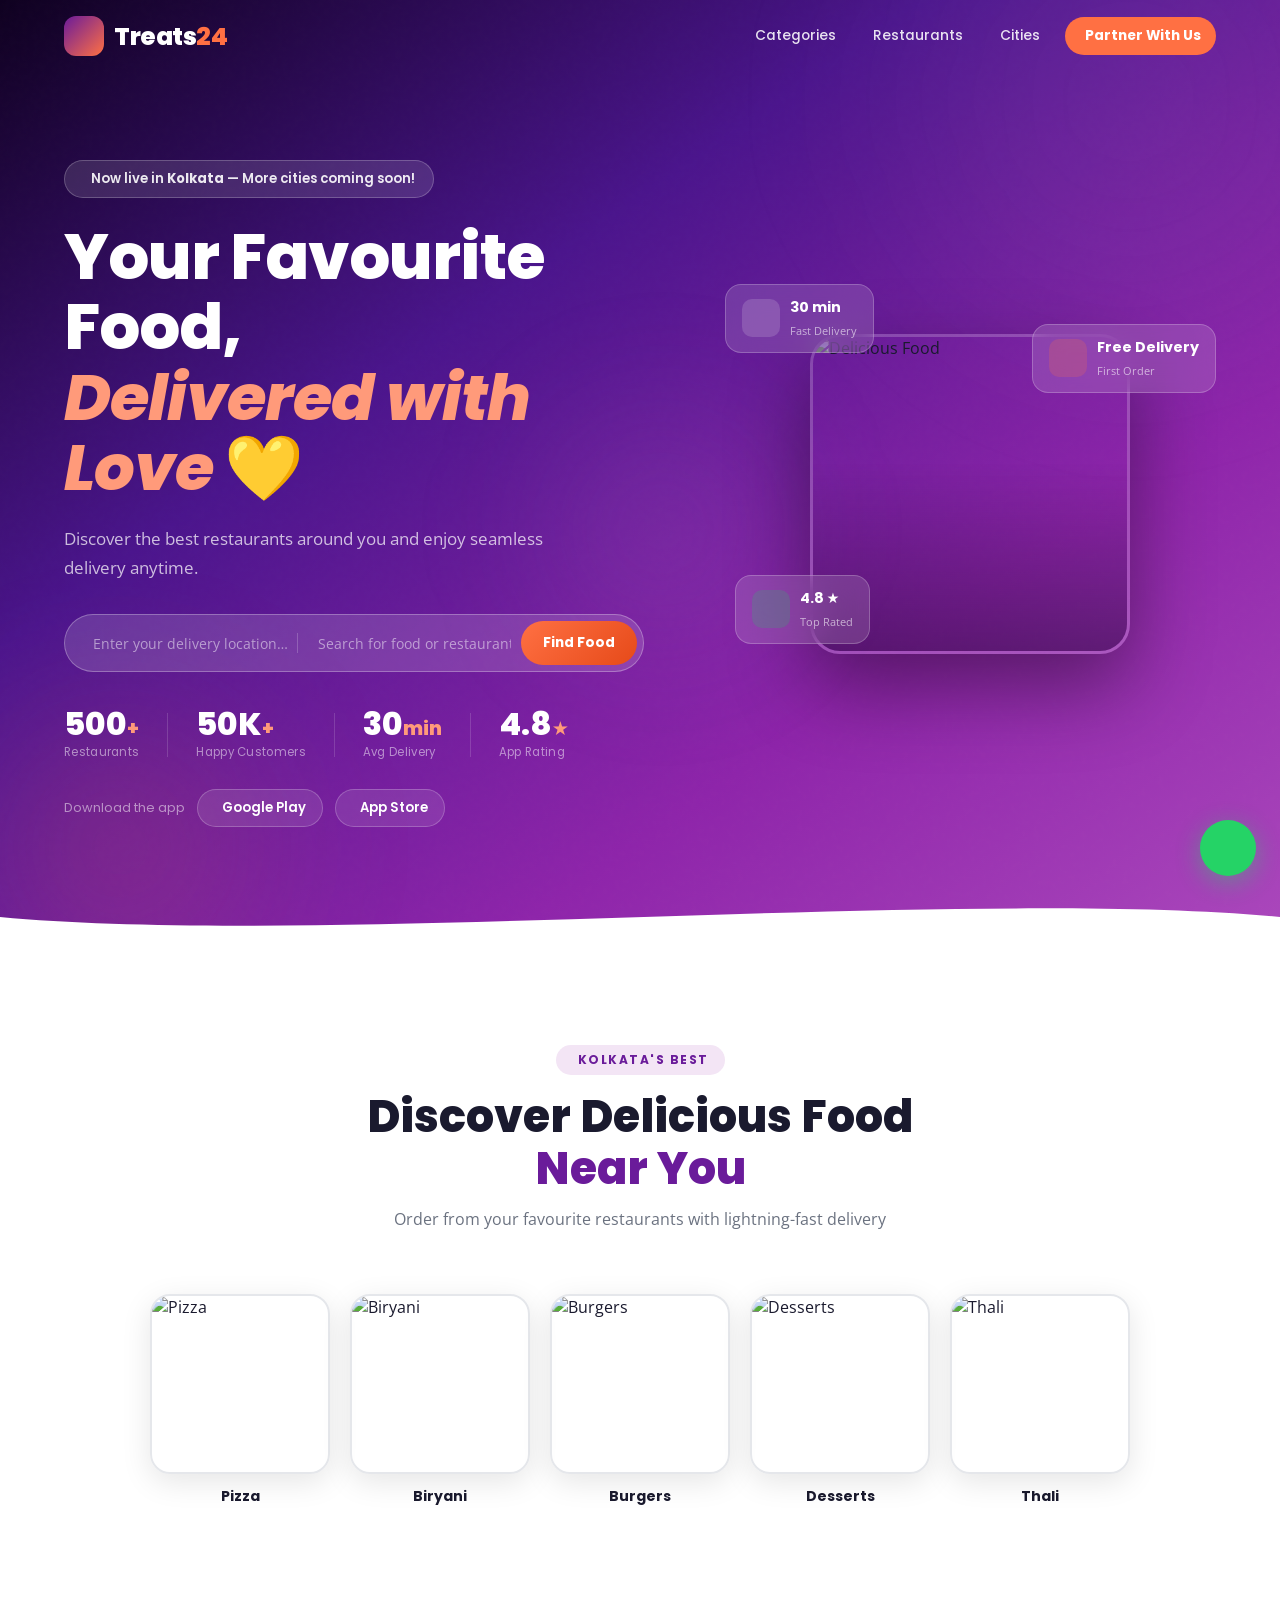
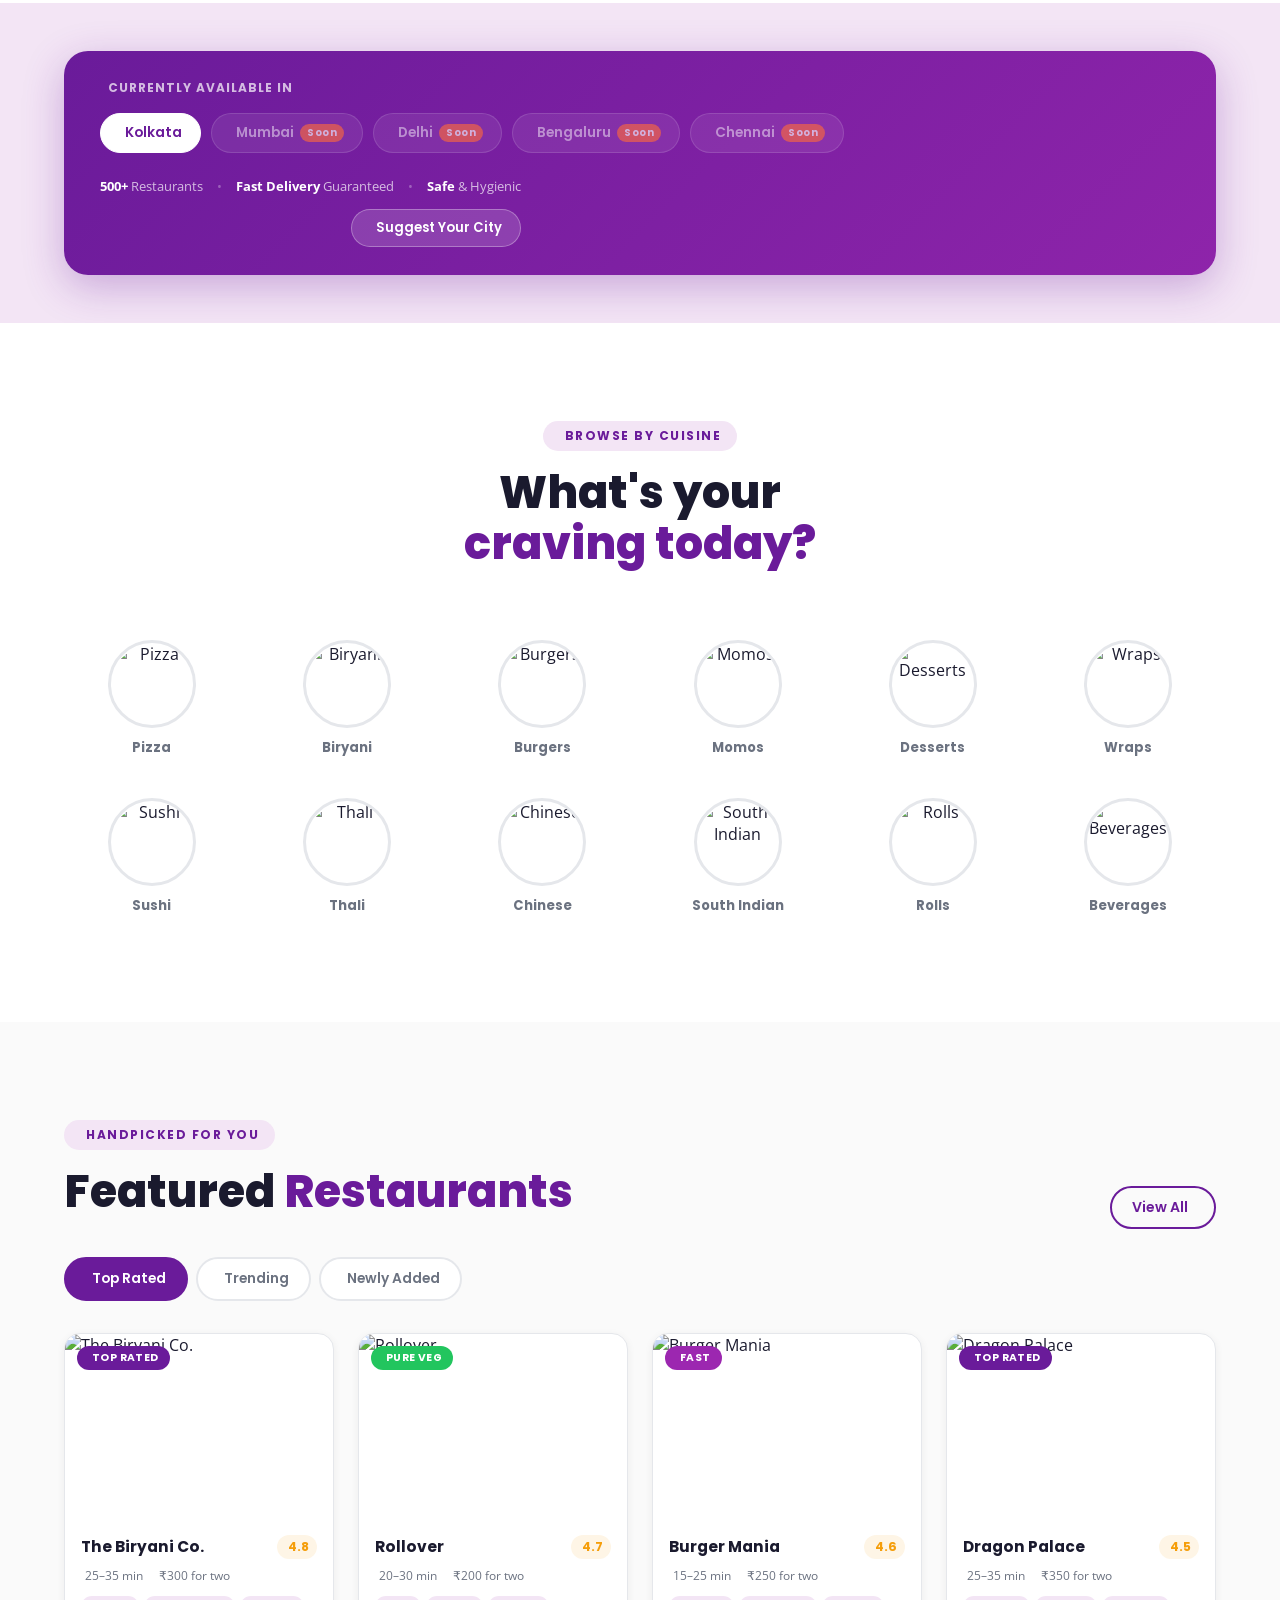
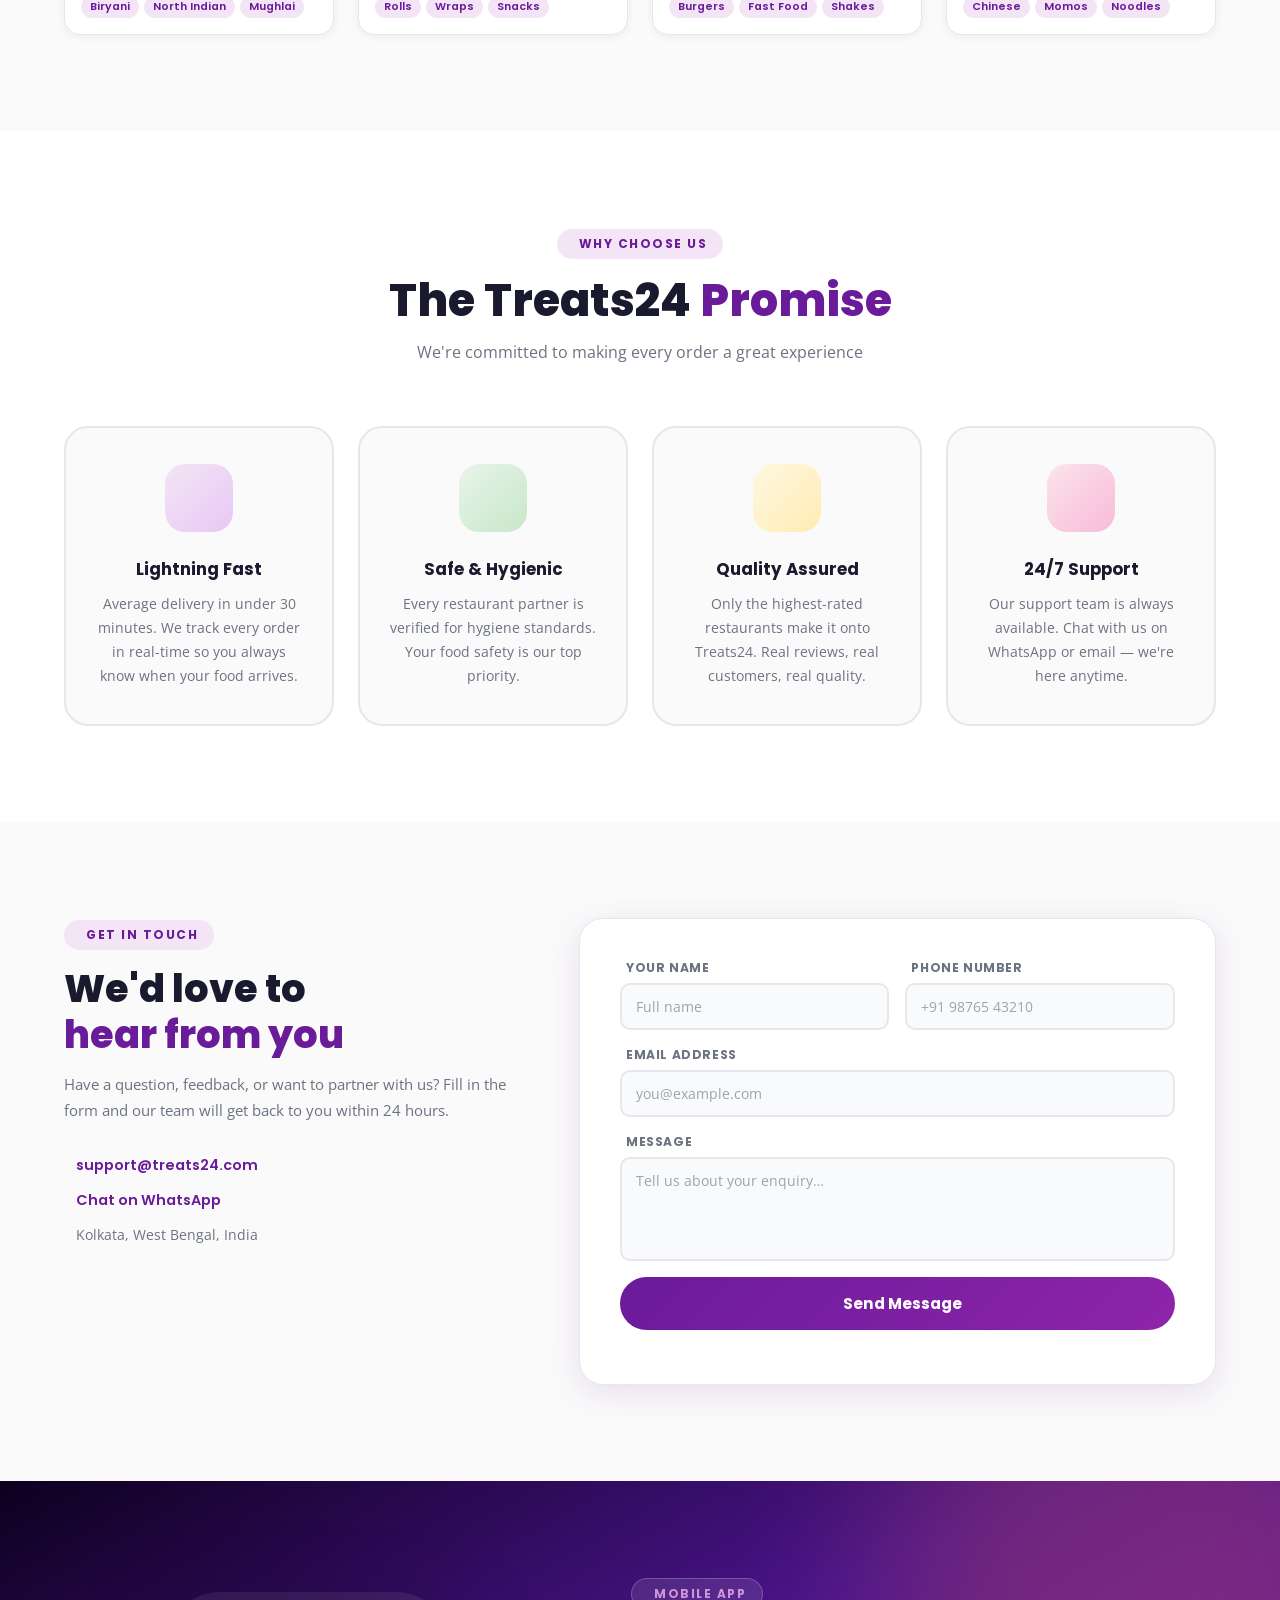
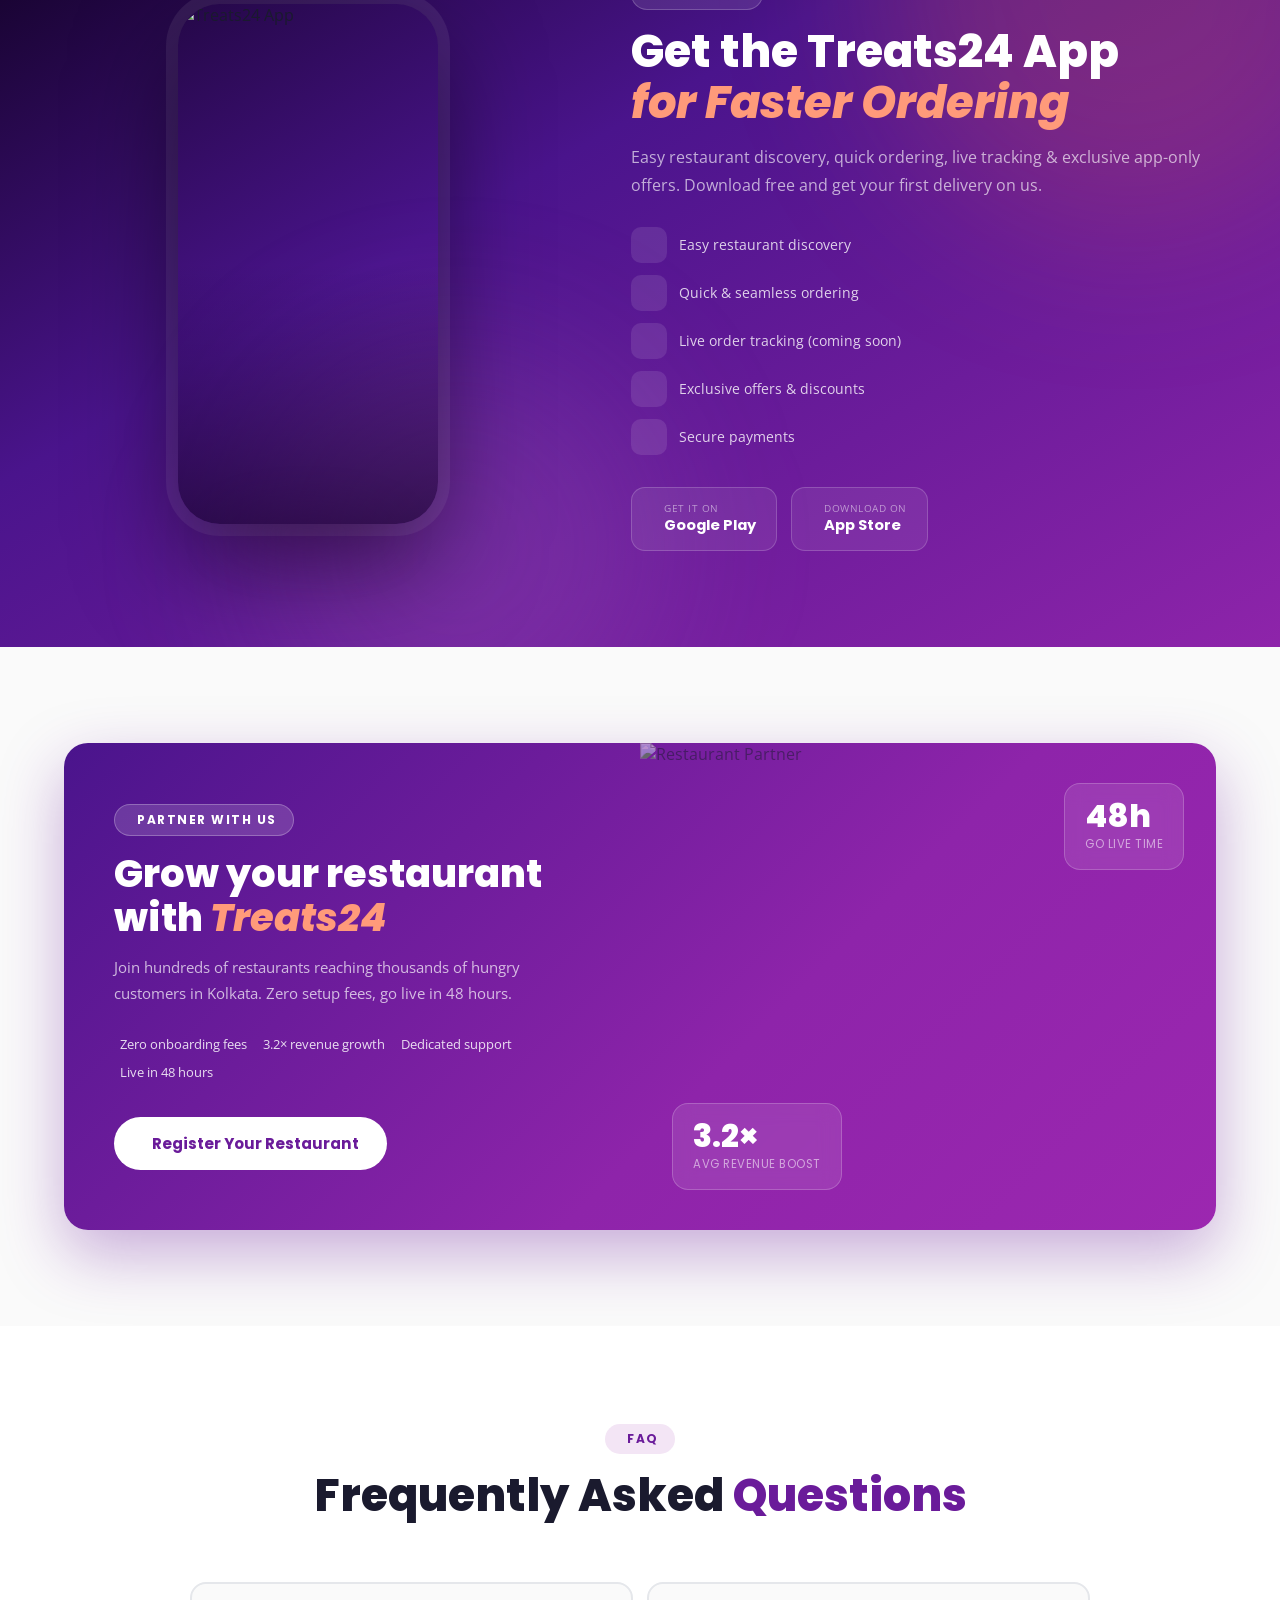
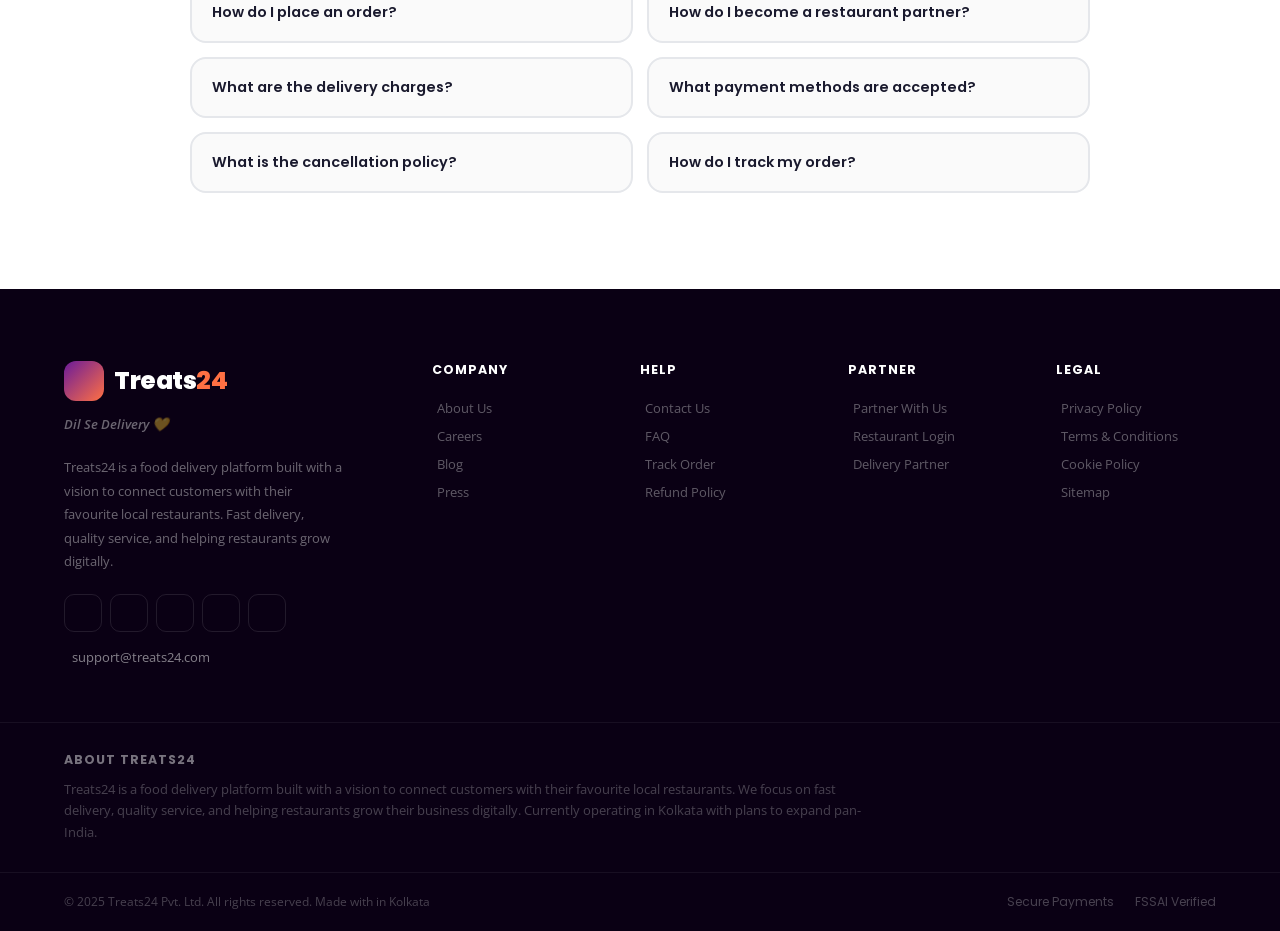
==== commit 3ae85d71: "update" ====
--- a/index.html
+++ b/index.html
@@ -28,8 +28,8 @@
         <li><a href="#categories"><i class="ti ti-category"></i> Categories</a></li>
         <li><a href="#restaurants"><i class="ti ti-building-store"></i> Restaurants</a></li>
         <li><a href="#cities"><i class="ti ti-map-pin"></i> Cities</a></li>
-        <li><a href="partner.html"><i class="ti ti-users"></i> Partner With Us</a></li>
-        <li><a href="#order" class="nav-cta"><i class="ti ti-shopping-bag"></i> Order Now</a></li>
+        <!-- <li><a href="partner.html"><i class="ti ti-users"></i> Partner With Us</a></li> -->
+        <li><a href="partner.html" class="nav-cta"><i class="ti ti-shopping-bag"></i> Partner With Us</a></li>
       </ul>
     </div>
   </nav>
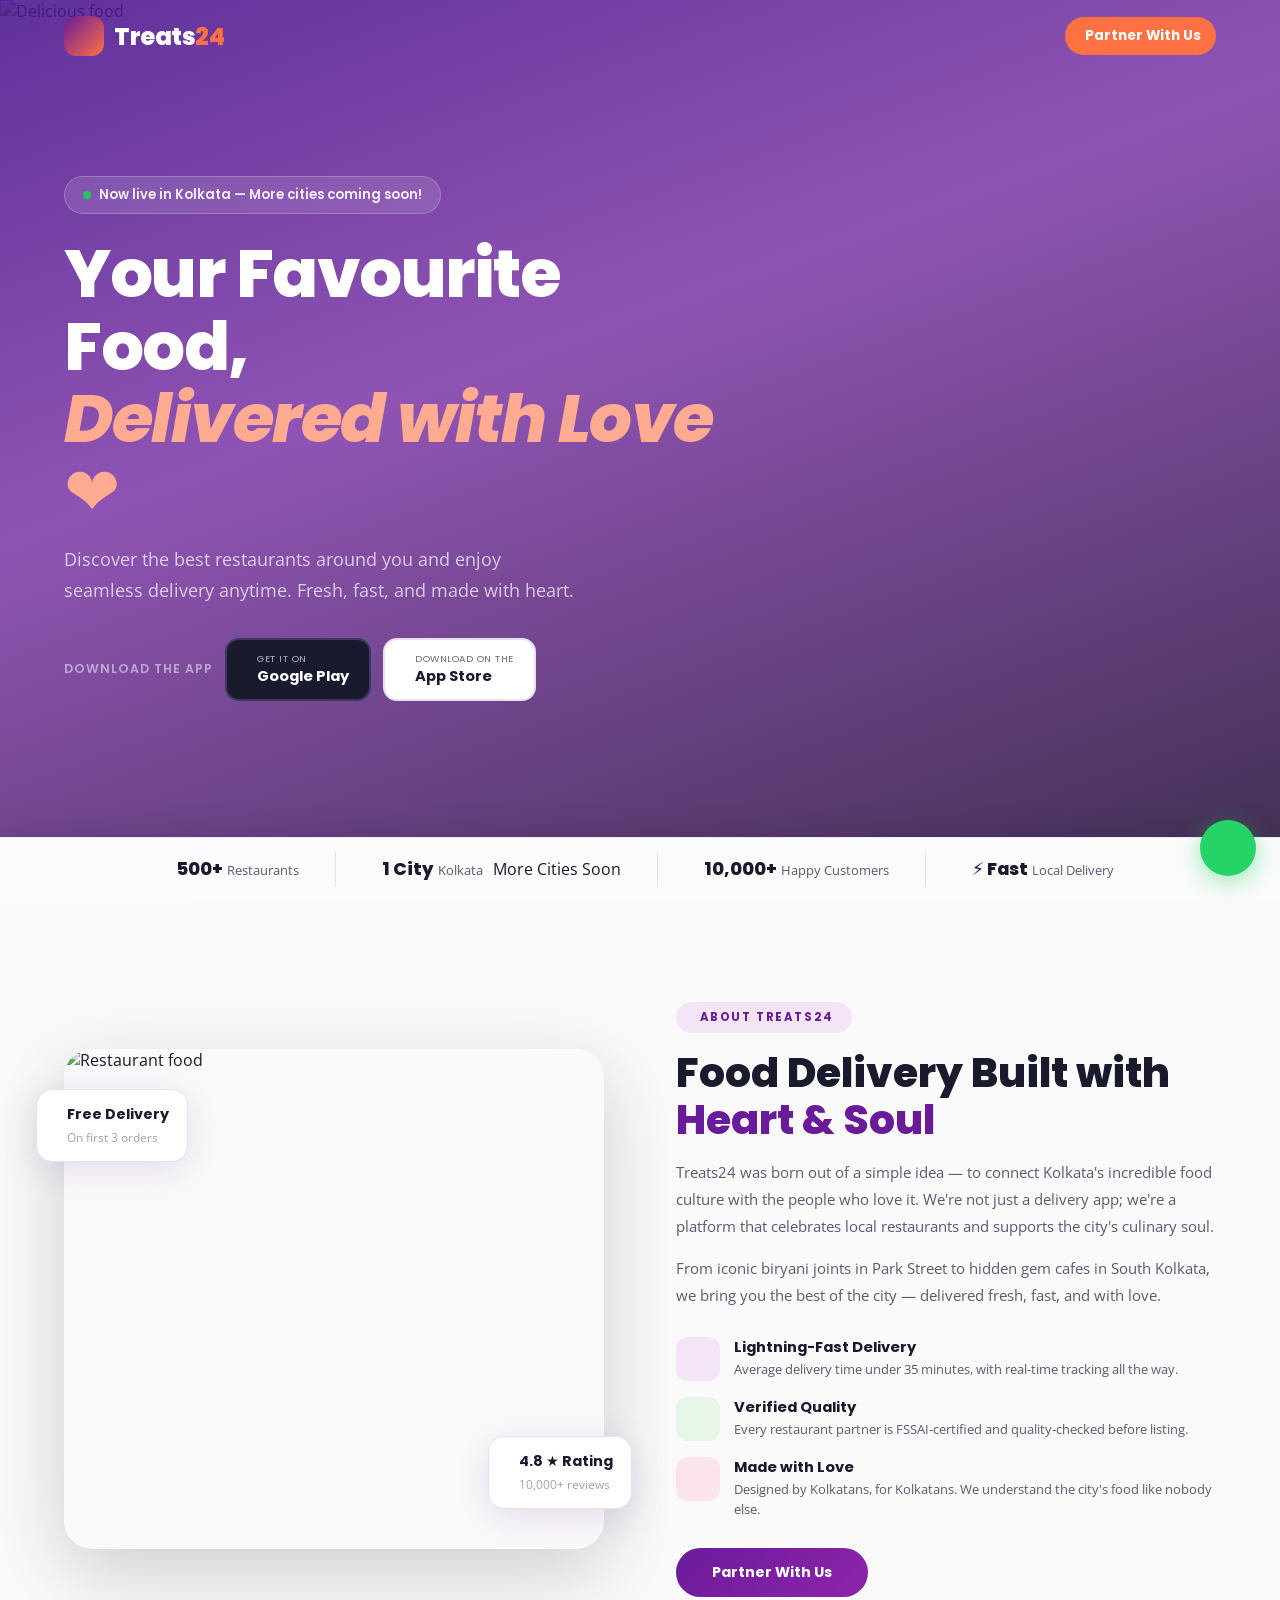
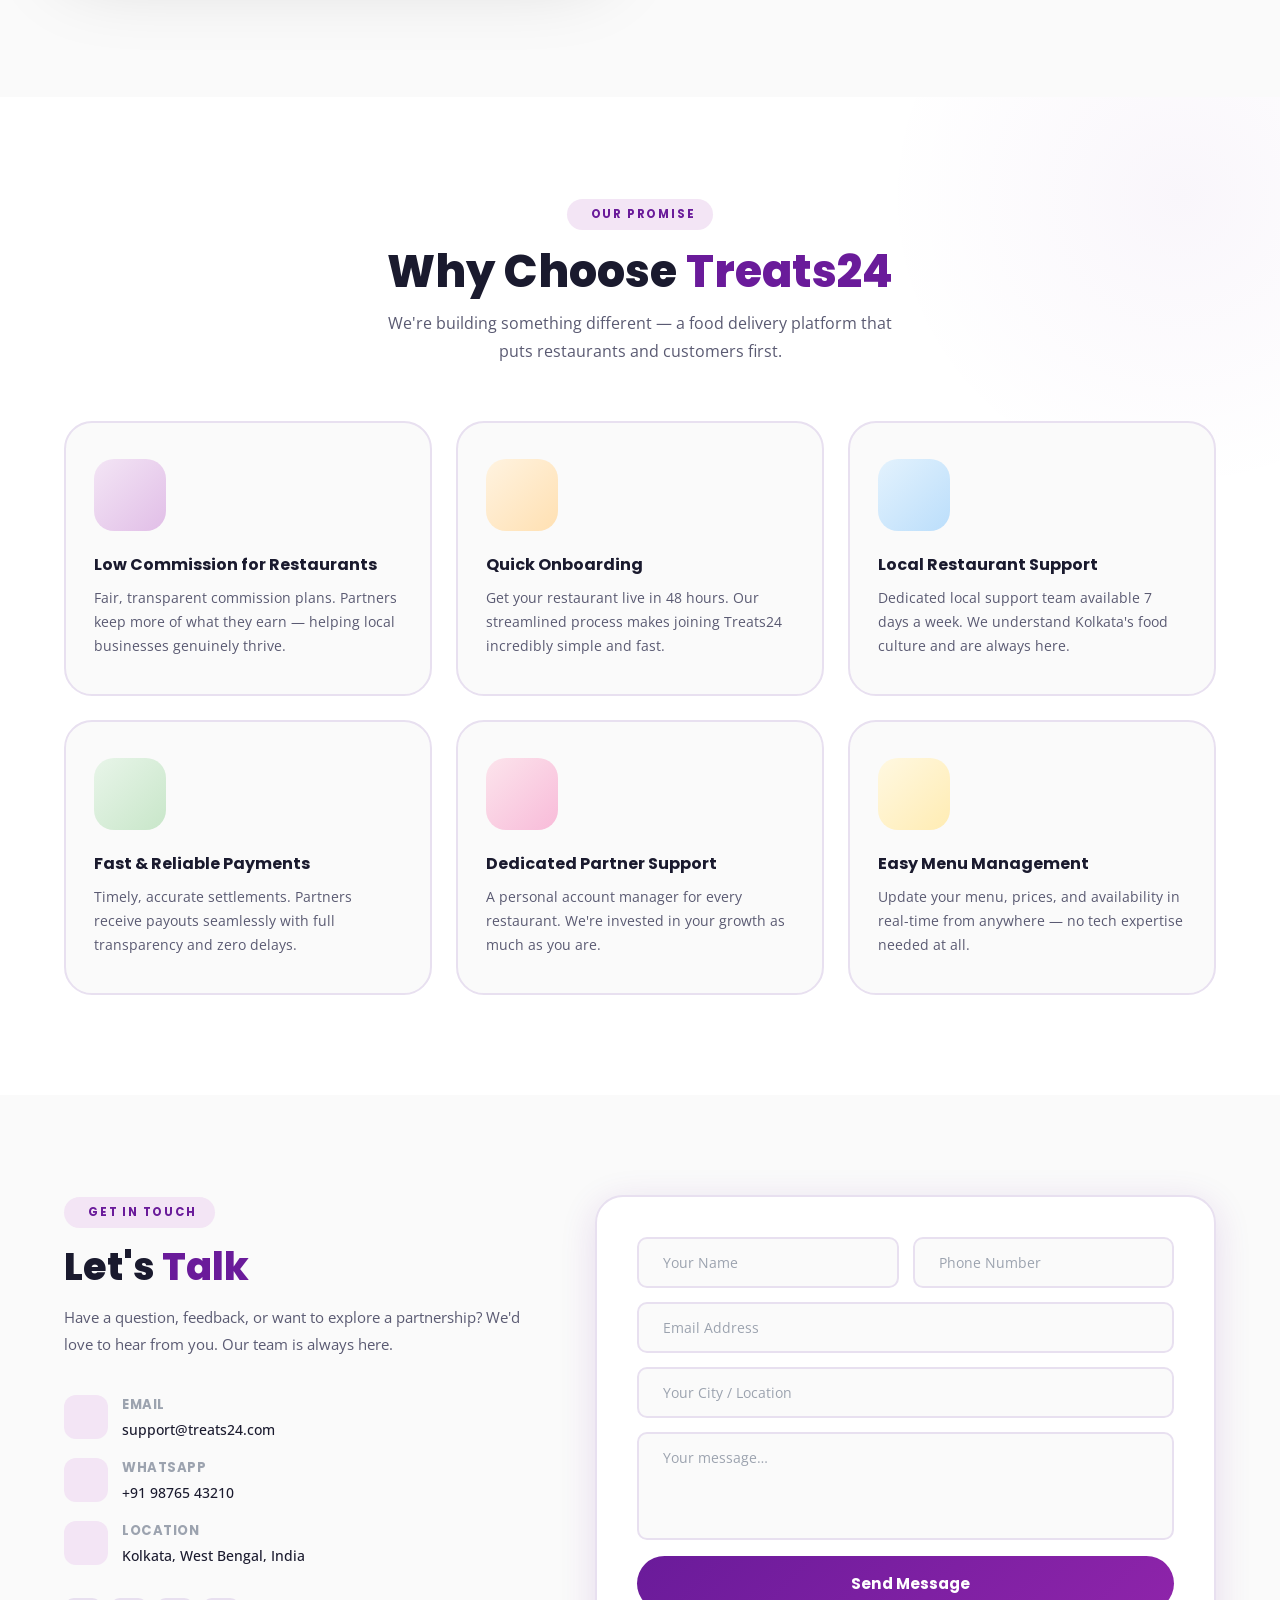
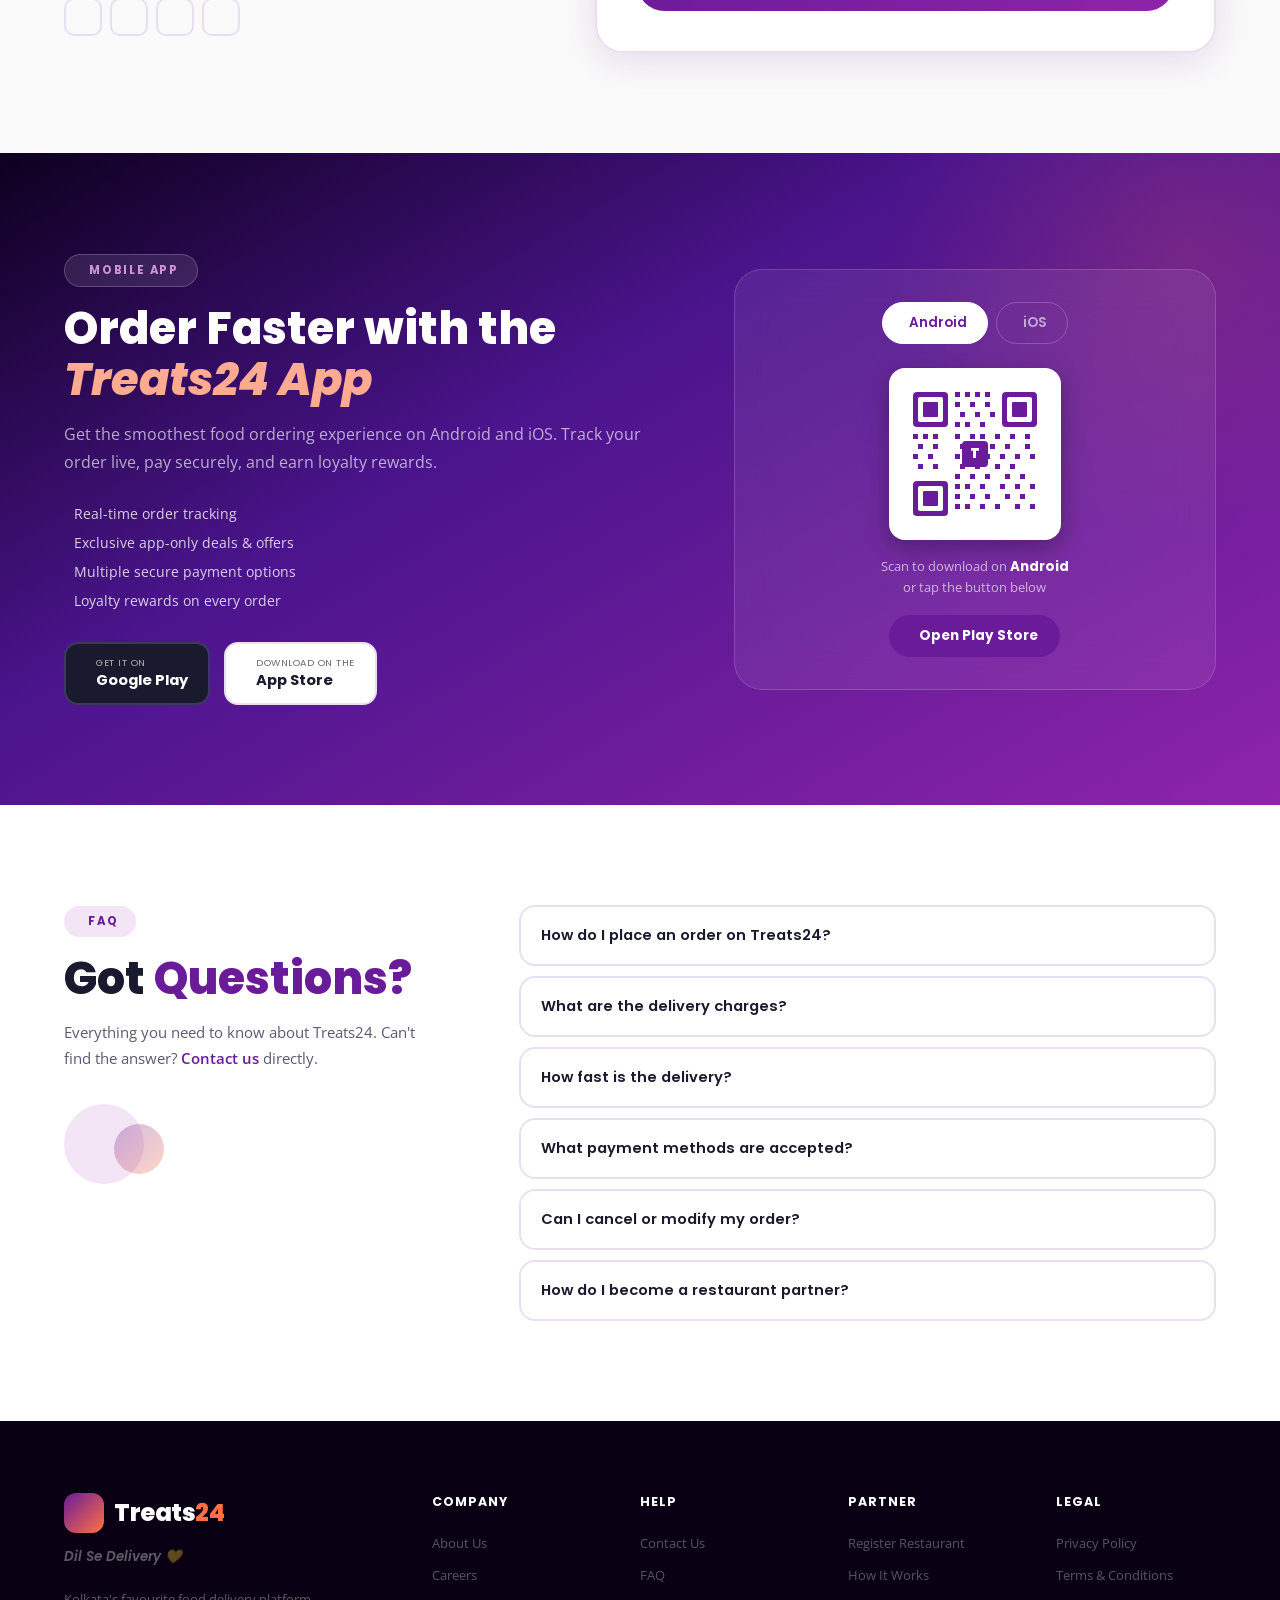
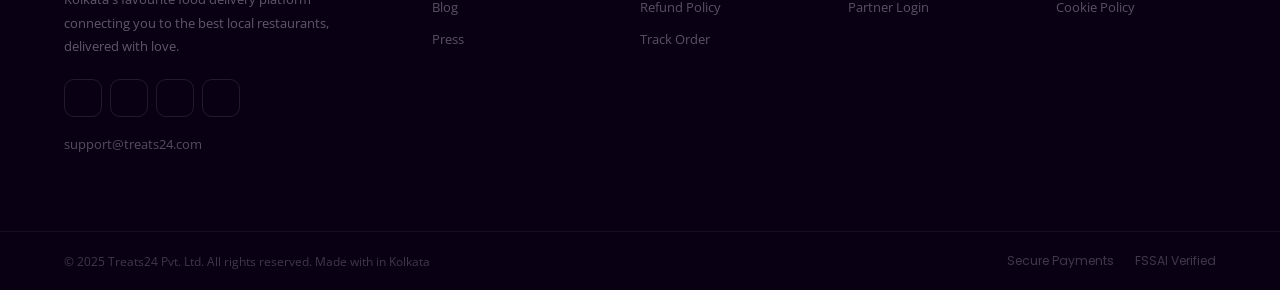
==== commit e042641b: "update full code" ====
--- a/index.html
+++ b/index.html
@@ -3,616 +3,263 @@
 <head>
   <meta charset="UTF-8"/>
   <meta name="viewport" content="width=device-width, initial-scale=1.0"/>
-  <title>Treats24 – Dil Se Delivery</title>
+  <title>Treats24 — Dil Se Delivery 💛 | Kolkata's Favourite Food App</title>
   <link rel="stylesheet" href="style.css"/>
   <link rel="preconnect" href="https://fonts.googleapis.com"/>
   <link rel="preconnect" href="https://fonts.gstatic.com" crossorigin/>
-  <link href="https://fonts.googleapis.com/css2?family=Poppins:ital,wght@0,300;0,400;0,500;0,600;0,700;0,800;0,900;1,400;1,700&family=Open+Sans:wght@300;400;500;600;700&display=swap" rel="stylesheet"/>
+  <link href="https://fonts.googleapis.com/css2?family=Poppins:ital,wght@0,300;0,400;0,500;0,600;0,700;0,800;0,900;1,400&family=Open+Sans:ital,wght@0,300;0,400;0,500;0,600;0,700;1,400&display=swap" rel="stylesheet"/>
   <link rel="stylesheet" href="https://cdn.jsdelivr.net/npm/@tabler/icons-webfont@3.14.0/dist/tabler-icons.min.css"/>
+  <meta name="description" content="Treats24 – Kolkata's favourite food delivery app. Order from 500+ restaurants. Dil Se Delivery 💛"/>
 </head>
 <body>
 
   <!-- ========== NAVBAR ========== -->
   <nav class="t24-nav" id="mainNav">
     <div class="nav-container">
-      <a href="#" class="nav-logo">
+      <a href="index.html" class="nav-logo" id="navLogo">
         <span class="logo-icon"><i class="ti ti-motorbike"></i></span>
         <span class="logo-text">Treats<em>24</em></span>
       </a>
-
-      <button class="nav-toggle" id="navToggle" aria-label="Toggle navigation">
+      <button class="nav-toggle" id="navToggle" aria-label="Toggle menu">
         <span></span><span></span><span></span>
       </button>
-
       <ul class="nav-links" id="navLinks">
-        <li><a href="#categories"><i class="ti ti-category"></i> Categories</a></li>
-        <li><a href="#restaurants"><i class="ti ti-building-store"></i> Restaurants</a></li>
+        <!-- <li><a href="#about"><i class="ti ti-info-circle"></i> About</a></li>
+        <li><a href="#why"><i class="ti ti-star"></i> Why Us</a></li>
         <li><a href="#cities"><i class="ti ti-map-pin"></i> Cities</a></li>
-        <!-- <li><a href="partner.html"><i class="ti ti-users"></i> Partner With Us</a></li> -->
-        <li><a href="partner.html" class="nav-cta"><i class="ti ti-shopping-bag"></i> Partner With Us</a></li>
+        <li><a href="#contact"><i class="ti ti-message"></i> Contact</a></li> -->
+        <li><a href="partner.html" class="nav-cta"><i class="ti ti-building-store"></i> Partner With Us</a></li>
       </ul>
     </div>
   </nav>
 
-  <!-- ========== HERO BANNER ========== -->
+  <!-- ========== HERO ========== -->
   <section class="hero" id="home">
-    <div class="hero-bg">
-      <div class="hero-grain"></div>
-      <div class="hero-orb orb-1"></div>
-      <div class="hero-orb orb-2"></div>
-      <div class="hero-orb orb-3"></div>
-    </div>
-
-    <div class="hero-container">
-      <div class="hero-left">
-        <div class="hero-pill">
-          <i class="ti ti-map-pin"></i>
-          <span>Now live in <strong>Kolkata</strong> — More cities coming soon!</span>
-        </div>
-        <h1 class="hero-title">
-          Your Favourite Food,<br/>
-          <em>Delivered with Love</em> 💛
-        </h1>
-        <p class="hero-desc">
-          Discover the best restaurants around you and enjoy seamless delivery anytime.
-        </p>
-
-        <div class="hero-search">
-          <div class="search-icon"><i class="ti ti-map-pin"></i></div>
-          <input type="text" placeholder="Enter your delivery location…" id="locationInput"/>
-          <div class="search-divider"></div>
-          <div class="search-icon"><i class="ti ti-search"></i></div>
-          <input type="text" placeholder="Search for food or restaurants…" id="searchInput"/>
-          <button class="search-btn" onclick="handleHeroSearch()">Find Food</button>
-        </div>
-
-        <div class="hero-stats">
-          <div class="stat">
-            <div class="stat-num">500<span>+</span></div>
-            <div class="stat-label">Restaurants</div>
-          </div>
-          <div class="stat-divider"></div>
-          <div class="stat">
-            <div class="stat-num">50K<span>+</span></div>
-            <div class="stat-label">Happy Customers</div>
-          </div>
-          <div class="stat-divider"></div>
-          <div class="stat">
-            <div class="stat-num">30<span>min</span></div>
-            <div class="stat-label">Avg Delivery</div>
-          </div>
-          <div class="stat-divider"></div>
-          <div class="stat">
-            <div class="stat-num">4.8<span>★</span></div>
-            <div class="stat-label">App Rating</div>
-          </div>
-        </div>
-
-        <!-- App Download CTA -->
-        <div class="hero-app-row">
-          <span class="hero-app-label">Download the app</span>
-          <a href="#app" class="hero-app-btn">
-            <i class="ti ti-brand-google-play"></i> Google Play
+    <div class="hero-bg-img">
+      <img src="https://images.unsplash.com/photo-1504674900247-0877df9cc836?w=1600&auto=format&fit=crop&q=80" alt="Delicious food" loading="eager"/>
+    </div>
+    <div class="hero-overlay"></div>
+
+    <div class="hero-content">
+      <div class="container">
+        <div class="hero-text">
+          <div class="hero-pill">
+            <span class="pill-dot"></span>
+            <span id="heroPill">Now live in Kolkata — More cities coming soon!</span>
+          </div>
+          <h1 id="heroHeadline">
+            Your Favourite Food,<br/>
+            <span class="hero-love">Delivered with Love <span class="heart">❤️</span></span>
+          </h1>
+          <p id="heroSubtext">Discover the best restaurants around you and enjoy seamless delivery anytime. Fresh, fast, and made with heart.</p>
+
+
+
+          <!-- App Download -->
+          <div class="hero-app-download">
+            <span class="had-label">Download the App</span>
+            <a href="https://play.google.com/store" target="_blank" class="app-store-btn android">
+              <i class="ti ti-brand-google-play"></i>
+              <div>
+                <small>Get it on</small>
+                <strong>Google Play</strong>
+              </div>
+            </a>
+            <a href="https://apps.apple.com" target="_blank" class="app-store-btn ios">
+              <i class="ti ti-brand-apple"></i>
+              <div>
+                <small>Download on the</small>
+                <strong>App Store</strong>
+              </div>
+            </a>
+          </div>
+        </div>
+      </div>
+    </div>
+
+    <!-- Stats Bar -->
+    <div class="hero-stats-bar" id="statsBar">
+      <div class="hsb-stat">
+        <i class="ti ti-building-store" style="font-size:1.4rem;color:var(--primary)"></i>
+        <div>
+          <strong>500+</strong>
+          <span>Restaurants</span>
+        </div>
+      </div>
+      <div class="hsb-divider"></div>
+      <div class="hsb-stat">
+        <i class="ti ti-map-pin-filled" style="font-size:1.4rem;color:var(--accent)"></i>
+        <div>
+          <strong>1 City</strong>
+          <span>Kolkata</span>
+        </div>
+        <div class="city-hover">More Cities Soon</div>
+      </div>
+      <div class="hsb-divider"></div>
+      <div class="hsb-stat">
+        <i class="ti ti-heart-filled" style="font-size:1.4rem;color:#e91e63"></i>
+        <div>
+          <strong>10,000+</strong>
+          <span>Happy Customers</span>
+        </div>
+      </div>
+      <div class="hsb-divider"></div>
+      <div class="hsb-stat">
+        <i class="ti ti-bolt" style="font-size:1.4rem;color:var(--warning)"></i>
+        <div>
+          <strong>⚡ Fast</strong>
+          <span>Local Delivery</span>
+        </div>
+      </div>
+    </div>
+  </section>
+
+
+
+  <!-- ========== ABOUT SECTION ========== -->
+  <section class="about-section section-pad" id="about">
+    <div class="container">
+      <div class="about-grid">
+        <div class="about-img-side reveal">
+          <div class="about-img-wrap">
+            <img src="https://images.unsplash.com/photo-1414235077428-338989a2e8c0?w=700&auto=format&fit=crop" alt="Restaurant food"/>
+            <div class="about-img-card ac2">
+              <i class="ti ti-motorbike"></i>
+              <div>
+                <strong>Free Delivery</strong>
+                <span>On first 3 orders</span>
+              </div>
+            </div>
+            <div class="about-img-card ac1">
+              <i class="ti ti-star-filled"></i>
+              <div>
+                <strong>4.8 ★ Rating</strong>
+                <span>10,000+ reviews</span>
+              </div>
+            </div>
+          </div>
+        </div>
+        <div class="about-text-side reveal" style="--delay:0.15s">
+          <div class="section-eyebrow"><i class="ti ti-heart-filled"></i> About Treats24</div>
+          <h2>Food Delivery Built with <span>Heart & Soul</span></h2>
+          <p>Treats24 was born out of a simple idea — to connect Kolkata's incredible food culture with the people who love it. We're not just a delivery app; we're a platform that celebrates local restaurants and supports the city's culinary soul.</p>
+          <p>From iconic biryani joints in Park Street to hidden gem cafes in South Kolkata, we bring you the best of the city — delivered fresh, fast, and with love.</p>
+          <div class="about-vals">
+            <div class="about-val">
+              <div class="av-icon"><i class="ti ti-bolt"></i></div>
+              <div>
+                <strong>Lightning-Fast Delivery</strong>
+                <p>Average delivery time under 35 minutes, with real-time tracking all the way.</p>
+              </div>
+            </div>
+            <div class="about-val">
+              <div class="av-icon av2"><i class="ti ti-shield-check"></i></div>
+              <div>
+                <strong>Verified Quality</strong>
+                <p>Every restaurant partner is FSSAI-certified and quality-checked before listing.</p>
+              </div>
+            </div>
+            <div class="about-val">
+              <div class="av-icon av3"><i class="ti ti-heart"></i></div>
+              <div>
+                <strong>Made with Love</strong>
+                <p>Designed by Kolkatans, for Kolkatans. We understand the city's food like nobody else.</p>
+              </div>
+            </div>
+          </div>
+          <a href="partner.html" class="about-cta">
+            <i class="ti ti-building-store"></i> Partner With Us
+            <i class="ti ti-arrow-right"></i>
           </a>
-          <a href="#app" class="hero-app-btn">
-            <i class="ti ti-brand-apple"></i> App Store
-          </a>
-        </div>
-      </div>
-
-      <div class="hero-right">
-        <div class="hero-visual">
-          <div class="hero-img-main float-1">
-            <img src="https://images.unsplash.com/photo-1504674900247-0877df9cc836?w=600&auto=format&fit=crop" alt="Delicious Food"/>
-            <div class="hero-img-overlay"></div>
-          </div>
-          <div class="hero-float-card fc-1 float-2">
-            <div class="fc-icon"><i class="ti ti-clock"></i></div>
-            <div>
-              <strong>30 min</strong>
-              <span>Fast Delivery</span>
-            </div>
-          </div>
-          <div class="hero-float-card fc-2 float-3">
-            <div class="fc-icon fc-green"><i class="ti ti-star-filled"></i></div>
-            <div>
-              <strong>4.8 ★</strong>
-              <span>Top Rated</span>
-            </div>
-          </div>
-          <div class="hero-float-card fc-3 float-4">
-            <div class="fc-icon fc-orange"><i class="ti ti-truck-delivery"></i></div>
-            <div>
-              <strong>Free Delivery</strong>
-              <span>First Order</span>
-            </div>
-          </div>
-        </div>
-      </div>
-    </div>
-
-    <!-- Wave divider -->
-    <div class="hero-wave">
-      <svg viewBox="0 0 1440 80" preserveAspectRatio="none" xmlns="http://www.w3.org/2000/svg">
-        <path d="M0,40 C360,80 1080,0 1440,40 L1440,80 L0,80 Z" fill="#fff"/>
-      </svg>
-    </div>
-  </section>
-
-  <!-- ========== HEADING + SUBHEADING + FOOD SHOWCASE ========== -->
-  <section class="discover section-pad" id="discover">
+        </div>
+      </div>
+    </div>
+  </section>
+
+  <!-- ========== WHY TREATS24 ========== -->
+  <section class="why-section section-pad" id="why">
     <div class="container">
       <div class="section-header text-center">
-        <div class="section-eyebrow"><i class="ti ti-sparkles"></i> Kolkata's Best</div>
-        <h2>Discover Delicious Food<br/><span>Near You</span></h2>
-        <p>Order from your favourite restaurants with lightning-fast delivery</p>
-      </div>
-
-      <div class="food-showcase">
-        <div class="food-item reveal" style="--delay:0s">
-          <div class="food-img-wrap">
-            <img src="https://images.unsplash.com/photo-1565299624946-b28f40a0ae38?w=300&auto=format&fit=crop" alt="Pizza"/>
-            <div class="food-overlay"><span>Order Now</span></div>
-          </div>
-          <span class="food-name">Pizza</span>
-        </div>
-        <div class="food-item reveal" style="--delay:0.08s">
-          <div class="food-img-wrap">
-            <img src="https://images.unsplash.com/photo-1585937421612-70a008356fbe?w=300&auto=format&fit=crop" alt="Biryani"/>
-            <div class="food-overlay"><span>Order Now</span></div>
-          </div>
-          <span class="food-name">Biryani</span>
-        </div>
-        <div class="food-item reveal" style="--delay:0.16s">
-          <div class="food-img-wrap">
-            <img src="https://images.unsplash.com/photo-1571091718767-18b5b1457add?w=300&auto=format&fit=crop" alt="Burgers"/>
-            <div class="food-overlay"><span>Order Now</span></div>
-          </div>
-          <span class="food-name">Burgers</span>
-        </div>
-        <div class="food-item reveal" style="--delay:0.24s">
-          <div class="food-img-wrap">
-            <img src="https://images.unsplash.com/photo-1455619452474-d2be8b1e70cd?w=300&auto=format&fit=crop" alt="Desserts"/>
-            <div class="food-overlay"><span>Order Now</span></div>
-          </div>
-          <span class="food-name">Desserts</span>
-        </div>
-        <div class="food-item reveal" style="--delay:0.32s">
-          <div class="food-img-wrap">
-            <img src="https://images.unsplash.com/photo-1504754524776-8f4f37790ca0?w=300&auto=format&fit=crop" alt="Thali"/>
-            <div class="food-overlay"><span>Order Now</span></div>
-          </div>
-          <span class="food-name">Thali</span>
-        </div>
-      </div>
-    </div>
-  </section>
-
-  <!-- ========== CITIES & AVAILABILITY ========== -->
-  <section class="cities section-pad-sm" id="cities">
+        <div class="section-eyebrow"><i class="ti ti-sparkles"></i> Our Promise</div>
+        <h2>Why Choose <span>Treats24</span></h2>
+        <p>We're building something different — a food delivery platform that puts restaurants and customers first.</p>
+      </div>
+      <div class="why-grid" id="whyGrid">
+        <!-- Rendered by JS from CONFIG -->
+      </div>
+    </div>
+  </section>
+
+  <!-- ========== CONTACT SECTION ========== -->
+  <section class="contact-section section-pad" id="contact">
     <div class="container">
-      <div class="cities-banner reveal">
-        <div class="cities-left">
-          <div class="cities-eyebrow"><i class="ti ti-map-pin-filled"></i> Currently Available In</div>
-          <div class="cities-list">
-            <a href="#" class="city-chip active">
-              <i class="ti ti-building-skyscraper"></i> Kolkata
-            </a>
-            <div class="city-chip coming">
-              <i class="ti ti-clock"></i> Mumbai <span class="coming-tag">Soon</span>
-            </div>
-            <div class="city-chip coming">
-              <i class="ti ti-clock"></i> Delhi <span class="coming-tag">Soon</span>
-            </div>
-            <div class="city-chip coming">
-              <i class="ti ti-clock"></i> Bengaluru <span class="coming-tag">Soon</span>
-            </div>
-            <div class="city-chip coming">
-              <i class="ti ti-clock"></i> Chennai <span class="coming-tag">Soon</span>
-            </div>
-          </div>
-        </div>
-        <div class="cities-right">
-          <div class="cities-stats">
-            <span><i class="ti ti-building-store"></i> <strong>500+</strong> Restaurants</span>
-            <span class="dot">•</span>
-            <span><i class="ti ti-bolt"></i> <strong>Fast Delivery</strong> Guaranteed</span>
-            <span class="dot">•</span>
-            <span><i class="ti ti-shield-check"></i> <strong>Safe</strong> & Hygienic</span>
-          </div>
-          <a href="#" class="suggest-city-btn">
-            <i class="ti ti-plus"></i> Suggest Your City
-          </a>
-        </div>
-      </div>
-    </div>
-  </section>
-
-  <!-- ========== CATEGORIES ========== -->
-  <section class="categories section-pad" id="categories">
-    <div class="container">
-      <div class="section-header text-center">
-        <div class="section-eyebrow"><i class="ti ti-heart"></i> Browse by cuisine</div>
-        <h2>What's your<br/><span>craving today?</span></h2>
-      </div>
-
-      <div class="categories-grid">
-        <div class="cat-card reveal">
-          <div class="cat-icon-wrap">
-            <img src="https://images.unsplash.com/photo-1565299624946-b28f40a0ae38?w=200&auto=format&fit=crop" alt="Pizza"/>
-          </div>
-          <span>Pizza</span>
-        </div>
-        <div class="cat-card reveal" style="--delay:0.05s">
-          <div class="cat-icon-wrap">
-            <img src="https://images.unsplash.com/photo-1585937421612-70a008356fbe?w=200&auto=format&fit=crop" alt="Biryani"/>
-          </div>
-          <span>Biryani</span>
-        </div>
-        <div class="cat-card reveal" style="--delay:0.1s">
-          <div class="cat-icon-wrap">
-            <img src="https://images.unsplash.com/photo-1571091718767-18b5b1457add?w=200&auto=format&fit=crop" alt="Burgers"/>
-          </div>
-          <span>Burgers</span>
-        </div>
-        <div class="cat-card reveal" style="--delay:0.15s">
-          <div class="cat-icon-wrap">
-            <img src="https://images.unsplash.com/photo-1534482421-64566f976cfa?w=200&auto=format&fit=crop" alt="Momos"/>
-          </div>
-          <span>Momos</span>
-        </div>
-        <div class="cat-card reveal" style="--delay:0.2s">
-          <div class="cat-icon-wrap">
-            <img src="https://images.unsplash.com/photo-1555396273-367ea4eb4db5?w=200&auto=format&fit=crop" alt="Desserts"/>
-          </div>
-          <span>Desserts</span>
-        </div>
-        <div class="cat-card reveal" style="--delay:0.25s">
-          <div class="cat-icon-wrap">
-            <img src="https://images.unsplash.com/photo-1565299507177-b0ac66763828?w=200&auto=format&fit=crop" alt="Wraps"/>
-          </div>
-          <span>Wraps</span>
-        </div>
-        <div class="cat-card reveal" style="--delay:0.3s">
-          <div class="cat-icon-wrap">
-            <img src="https://images.unsplash.com/photo-1569050467447-ce54b3bbc37d?w=200&auto=format&fit=crop" alt="Sushi"/>
-          </div>
-          <span>Sushi</span>
-        </div>
-        <div class="cat-card reveal" style="--delay:0.35s">
-          <div class="cat-icon-wrap">
-            <img src="https://images.unsplash.com/photo-1504754524776-8f4f37790ca0?w=200&auto=format&fit=crop" alt="Thali"/>
-          </div>
-          <span>Thali</span>
-        </div>
-        <div class="cat-card reveal" style="--delay:0.4s">
-          <div class="cat-icon-wrap">
-            <img src="https://images.unsplash.com/photo-1547592180-85f173990554?w=200&auto=format&fit=crop" alt="Chinese"/>
-          </div>
-          <span>Chinese</span>
-        </div>
-        <div class="cat-card reveal" style="--delay:0.45s">
-          <div class="cat-icon-wrap">
-            <img src="https://images.unsplash.com/photo-1601050690597-df0568f70950?w=200&auto=format&fit=crop" alt="South Indian"/>
-          </div>
-          <span>South Indian</span>
-        </div>
-        <div class="cat-card reveal" style="--delay:0.5s">
-          <div class="cat-icon-wrap">
-            <img src="https://images.unsplash.com/photo-1599487488170-d11ec9c172f0?w=200&auto=format&fit=crop" alt="Rolls"/>
-          </div>
-          <span>Rolls</span>
-        </div>
-        <div class="cat-card reveal" style="--delay:0.55s">
-          <div class="cat-icon-wrap">
-            <img src="https://images.unsplash.com/photo-1506459225024-1428097a7e18?w=200&auto=format&fit=crop" alt="Beverages"/>
-          </div>
-          <span>Beverages</span>
-        </div>
-      </div>
-    </div>
-  </section>
-
-  <!-- ========== FEATURED RESTAURANTS ========== -->
-  <section class="restaurants section-pad" id="restaurants">
-    <div class="container">
-
-      <!-- Top Rated -->
-      <div class="rest-section-header reveal">
-        <div>
-          <div class="section-eyebrow"><i class="ti ti-star"></i> Handpicked for you</div>
-          <h2>Featured <span>Restaurants</span></h2>
-        </div>
-        <a href="#" class="see-all">View All <i class="ti ti-arrow-right"></i></a>
-      </div>
-
-      <!-- Tabs -->
-      <div class="rest-tabs">
-        <button class="rest-tab active" data-tab="top">
-          <i class="ti ti-star-filled"></i> Top Rated
-        </button>
-        <button class="rest-tab" data-tab="trending">
-          <i class="ti ti-flame"></i> Trending
-        </button>
-        <button class="rest-tab" data-tab="new">
-          <i class="ti ti-sparkles"></i> Newly Added
-        </button>
-      </div>
-
-      <div class="restaurants-grid" id="restaurantsGrid">
-        <!-- Top Rated tab (default) -->
-        <div class="rest-card reveal" data-tab-content="top">
-          <div class="rest-img-wrap">
-            <img src="https://images.unsplash.com/photo-1585937421612-70a008356fbe?w=600&auto=format&fit=crop" alt="The Biryani Co."/>
-            <div class="rest-badge"><i class="ti ti-star-filled"></i> Top Rated</div>
-            <button class="rest-fav"><i class="ti ti-heart"></i></button>
-          </div>
-          <div class="rest-body">
-            <div class="rest-header">
-              <h4>The Biryani Co.</h4>
-              <div class="rest-rating"><i class="ti ti-star-filled"></i> 4.8</div>
-            </div>
-            <div class="rest-meta">
-              <span><i class="ti ti-clock"></i> 25–35 min</span>
-              <span><i class="ti ti-users"></i> ₹300 for two</span>
-            </div>
-            <div class="rest-tags">
-              <span>Biryani</span><span>North Indian</span><span>Mughlai</span>
-            </div>
-          </div>
-        </div>
-
-        <div class="rest-card reveal" style="--delay:0.1s" data-tab-content="top">
-          <div class="rest-img-wrap">
-            <img src="https://images.unsplash.com/photo-1555396273-367ea4eb4db5?w=600&auto=format&fit=crop" alt="Rollover"/>
-            <div class="rest-badge rest-badge-veg"><i class="ti ti-leaf"></i> Pure Veg</div>
-            <button class="rest-fav"><i class="ti ti-heart"></i></button>
-          </div>
-          <div class="rest-body">
-            <div class="rest-header">
-              <h4>Rollover</h4>
-              <div class="rest-rating"><i class="ti ti-star-filled"></i> 4.7</div>
-            </div>
-            <div class="rest-meta">
-              <span><i class="ti ti-clock"></i> 20–30 min</span>
-              <span><i class="ti ti-users"></i> ₹200 for two</span>
-            </div>
-            <div class="rest-tags">
-              <span>Rolls</span><span>Wraps</span><span>Snacks</span>
-            </div>
-          </div>
-        </div>
-
-        <div class="rest-card reveal" style="--delay:0.2s" data-tab-content="top">
-          <div class="rest-img-wrap">
-            <img src="https://images.unsplash.com/photo-1571091718767-18b5b1457add?w=600&auto=format&fit=crop" alt="Burger Mania"/>
-            <div class="rest-badge rest-badge-fast"><i class="ti ti-bolt"></i> Fast</div>
-            <button class="rest-fav"><i class="ti ti-heart"></i></button>
-          </div>
-          <div class="rest-body">
-            <div class="rest-header">
-              <h4>Burger Mania</h4>
-              <div class="rest-rating"><i class="ti ti-star-filled"></i> 4.6</div>
-            </div>
-            <div class="rest-meta">
-              <span><i class="ti ti-clock"></i> 15–25 min</span>
-              <span><i class="ti ti-users"></i> ₹250 for two</span>
-            </div>
-            <div class="rest-tags">
-              <span>Burgers</span><span>Fast Food</span><span>Shakes</span>
-            </div>
-          </div>
-        </div>
-
-        <div class="rest-card reveal" style="--delay:0.3s" data-tab-content="top">
-          <div class="rest-img-wrap">
-            <img src="https://images.unsplash.com/photo-1547592180-85f173990554?w=600&auto=format&fit=crop" alt="Dragon Palace"/>
-            <div class="rest-badge"><i class="ti ti-star-filled"></i> Top Rated</div>
-            <button class="rest-fav"><i class="ti ti-heart"></i></button>
-          </div>
-          <div class="rest-body">
-            <div class="rest-header">
-              <h4>Dragon Palace</h4>
-              <div class="rest-rating"><i class="ti ti-star-filled"></i> 4.5</div>
-            </div>
-            <div class="rest-meta">
-              <span><i class="ti ti-clock"></i> 25–35 min</span>
-              <span><i class="ti ti-users"></i> ₹350 for two</span>
-            </div>
-            <div class="rest-tags">
-              <span>Chinese</span><span>Momos</span><span>Noodles</span>
-            </div>
-          </div>
-        </div>
-
-        <!-- Trending tab -->
-        <div class="rest-card reveal hidden" data-tab-content="trending">
-          <div class="rest-img-wrap">
-            <img src="https://images.unsplash.com/photo-1565299624946-b28f40a0ae38?w=600&auto=format&fit=crop" alt="Pizza Studio"/>
-            <div class="rest-badge rest-badge-new"><i class="ti ti-flame"></i> Trending</div>
-            <button class="rest-fav"><i class="ti ti-heart"></i></button>
-          </div>
-          <div class="rest-body">
-            <div class="rest-header"><h4>Pizza Studio</h4><div class="rest-rating"><i class="ti ti-star-filled"></i> 4.4</div></div>
-            <div class="rest-meta"><span><i class="ti ti-clock"></i> 25–35 min</span><span><i class="ti ti-users"></i> ₹400 for two</span></div>
-            <div class="rest-tags"><span>Pizza</span><span>Italian</span></div>
-          </div>
-        </div>
-        <div class="rest-card reveal hidden" style="--delay:0.1s" data-tab-content="trending">
-          <div class="rest-img-wrap">
-            <img src="https://images.unsplash.com/photo-1599487488170-d11ec9c172f0?w=600&auto=format&fit=crop" alt="Rolls World"/>
-            <div class="rest-badge rest-badge-new"><i class="ti ti-flame"></i> Trending</div>
-            <button class="rest-fav"><i class="ti ti-heart"></i></button>
-          </div>
-          <div class="rest-body">
-            <div class="rest-header"><h4>Rolls World</h4><div class="rest-rating"><i class="ti ti-star-filled"></i> 4.6</div></div>
-            <div class="rest-meta"><span><i class="ti ti-clock"></i> 15–20 min</span><span><i class="ti ti-users"></i> ₹150 for two</span></div>
-            <div class="rest-tags"><span>Rolls</span><span>Snacks</span></div>
-          </div>
-        </div>
-        <div class="rest-card reveal hidden" style="--delay:0.2s" data-tab-content="trending">
-          <div class="rest-img-wrap">
-            <img src="https://images.unsplash.com/photo-1504754524776-8f4f37790ca0?w=600&auto=format&fit=crop" alt="Thali House"/>
-            <div class="rest-badge rest-badge-new"><i class="ti ti-flame"></i> Trending</div>
-            <button class="rest-fav"><i class="ti ti-heart"></i></button>
-          </div>
-          <div class="rest-body">
-            <div class="rest-header"><h4>Thali House</h4><div class="rest-rating"><i class="ti ti-star-filled"></i> 4.3</div></div>
-            <div class="rest-meta"><span><i class="ti ti-clock"></i> 30–40 min</span><span><i class="ti ti-users"></i> ₹280 for two</span></div>
-            <div class="rest-tags"><span>Thali</span><span>North Indian</span></div>
-          </div>
-        </div>
-        <div class="rest-card reveal hidden" style="--delay:0.3s" data-tab-content="trending">
-          <div class="rest-img-wrap">
-            <img src="https://images.unsplash.com/photo-1534482421-64566f976cfa?w=600&auto=format&fit=crop" alt="Momo Station"/>
-            <div class="rest-badge rest-badge-new"><i class="ti ti-flame"></i> Trending</div>
-            <button class="rest-fav"><i class="ti ti-heart"></i></button>
-          </div>
-          <div class="rest-body">
-            <div class="rest-header"><h4>Momo Station</h4><div class="rest-rating"><i class="ti ti-star-filled"></i> 4.7</div></div>
-            <div class="rest-meta"><span><i class="ti ti-clock"></i> 15–20 min</span><span><i class="ti ti-users"></i> ₹180 for two</span></div>
-            <div class="rest-tags"><span>Momos</span><span>Chinese</span></div>
-          </div>
-        </div>
-
-        <!-- New tab -->
-        <div class="rest-card reveal hidden" data-tab-content="new">
-          <div class="rest-img-wrap">
-            <img src="https://images.unsplash.com/photo-1506459225024-1428097a7e18?w=600&auto=format&fit=crop" alt="Brew & Bite"/>
-            <div class="rest-badge rest-badge-new"><i class="ti ti-sparkles"></i> New</div>
-            <button class="rest-fav"><i class="ti ti-heart"></i></button>
-          </div>
-          <div class="rest-body">
-            <div class="rest-header"><h4>Brew & Bite</h4><div class="rest-rating"><i class="ti ti-star-filled"></i> 4.2</div></div>
-            <div class="rest-meta"><span><i class="ti ti-clock"></i> 20–30 min</span><span><i class="ti ti-users"></i> ₹300 for two</span></div>
-            <div class="rest-tags"><span>Cafe</span><span>Beverages</span><span>Snacks</span></div>
-          </div>
-        </div>
-        <div class="rest-card reveal hidden" style="--delay:0.1s" data-tab-content="new">
-          <div class="rest-img-wrap">
-            <img src="https://images.unsplash.com/photo-1455619452474-d2be8b1e70cd?w=600&auto=format&fit=crop" alt="Sweet Dreams"/>
-            <div class="rest-badge rest-badge-new"><i class="ti ti-sparkles"></i> New</div>
-            <button class="rest-fav"><i class="ti ti-heart"></i></button>
-          </div>
-          <div class="rest-body">
-            <div class="rest-header"><h4>Sweet Dreams</h4><div class="rest-rating"><i class="ti ti-star-filled"></i> 4.5</div></div>
-            <div class="rest-meta"><span><i class="ti ti-clock"></i> 20–25 min</span><span><i class="ti ti-users"></i> ₹200 for two</span></div>
-            <div class="rest-tags"><span>Desserts</span><span>Ice Cream</span></div>
-          </div>
-        </div>
-        <div class="rest-card reveal hidden" style="--delay:0.2s" data-tab-content="new">
-          <div class="rest-img-wrap">
-            <img src="https://images.unsplash.com/photo-1601050690597-df0568f70950?w=600&auto=format&fit=crop" alt="Dosa Corner"/>
-            <div class="rest-badge rest-badge-new"><i class="ti ti-sparkles"></i> New</div>
-            <button class="rest-fav"><i class="ti ti-heart"></i></button>
-          </div>
-          <div class="rest-body">
-            <div class="rest-header"><h4>Dosa Corner</h4><div class="rest-rating"><i class="ti ti-star-filled"></i> 4.4</div></div>
-            <div class="rest-meta"><span><i class="ti ti-clock"></i> 20–30 min</span><span><i class="ti ti-users"></i> ₹180 for two</span></div>
-            <div class="rest-tags"><span>South Indian</span><span>Breakfast</span></div>
-          </div>
-        </div>
-        <div class="rest-card reveal hidden" style="--delay:0.3s" data-tab-content="new">
-          <div class="rest-img-wrap">
-            <img src="https://images.unsplash.com/photo-1547592180-85f173990554?w=600&auto=format&fit=crop" alt="Wok Express"/>
-            <div class="rest-badge rest-badge-new"><i class="ti ti-sparkles"></i> New</div>
-            <button class="rest-fav"><i class="ti ti-heart"></i></button>
-          </div>
-          <div class="rest-body">
-            <div class="rest-header"><h4>Wok Express</h4><div class="rest-rating"><i class="ti ti-star-filled"></i> 4.1</div></div>
-            <div class="rest-meta"><span><i class="ti ti-clock"></i> 25–35 min</span><span><i class="ti ti-users"></i> ₹300 for two</span></div>
-            <div class="rest-tags"><span>Chinese</span><span>Pan Asian</span></div>
-          </div>
-        </div>
-      </div>
-    </div>
-  </section>
-
-  <!-- ========== WHY TREATS24 ========== -->
-  <section class="why section-pad" id="why">
-    <div class="container">
-      <div class="section-header text-center">
-        <div class="section-eyebrow"><i class="ti ti-heart-filled"></i> Why choose us</div>
-        <h2>The Treats24 <span>Promise</span></h2>
-        <p>We're committed to making every order a great experience</p>
-      </div>
-      <div class="why-grid">
-        <div class="why-card reveal">
-          <div class="why-icon"><i class="ti ti-bolt"></i></div>
-          <h3>Lightning Fast</h3>
-          <p>Average delivery in under 30 minutes. We track every order in real-time so you always know when your food arrives.</p>
-        </div>
-        <div class="why-card reveal" style="--delay:0.1s">
-          <div class="why-icon why-icon-2"><i class="ti ti-shield-check"></i></div>
-          <h3>Safe & Hygienic</h3>
-          <p>Every restaurant partner is verified for hygiene standards. Your food safety is our top priority.</p>
-        </div>
-        <div class="why-card reveal" style="--delay:0.2s">
-          <div class="why-icon why-icon-3"><i class="ti ti-star-filled"></i></div>
-          <h3>Quality Assured</h3>
-          <p>Only the highest-rated restaurants make it onto Treats24. Real reviews, real customers, real quality.</p>
-        </div>
-        <div class="why-card reveal" style="--delay:0.3s">
-          <div class="why-icon why-icon-4"><i class="ti ti-headset"></i></div>
-          <h3>24/7 Support</h3>
-          <p>Our support team is always available. Chat with us on WhatsApp or email — we're here anytime.</p>
-        </div>
-      </div>
-    </div>
-  </section>
-
-  <!-- ========== ENQUIRY / FEEDBACK FORM ========== -->
-  <section class="enquiry section-pad" id="contact">
-    <div class="container">
-      <div class="enquiry-wrap">
-        <div class="enquiry-left reveal">
-          <div class="section-eyebrow"><i class="ti ti-message-circle"></i> Get in Touch</div>
-          <h2>We'd love to<br/><span>hear from you</span></h2>
-          <p>Have a question, feedback, or want to partner with us? Fill in the form and our team will get back to you within 24 hours.</p>
-          <div class="enquiry-contact-list">
-            <div class="ec-item">
+      <div class="contact-grid">
+        <div class="contact-left reveal">
+          <div class="section-eyebrow"><i class="ti ti-message"></i> Get in Touch</div>
+          <h2>Let's <span>Talk</span></h2>
+          <p>Have a question, feedback, or want to explore a partnership? We'd love to hear from you. Our team is always here.</p>
+          <div class="contact-info-list">
+            <div class="cil-item">
+              <div class="cil-icon"><i class="ti ti-mail"></i></div>
+              <div>
+                <strong>Email</strong>
+                <a href="mailto:support@treats24.com">support@treats24.com</a>
+              </div>
+            </div>
+            <div class="cil-item">
+              <div class="cil-icon"><i class="ti ti-brand-whatsapp"></i></div>
+              <div>
+                <strong>WhatsApp</strong>
+                <a href="https://wa.me/919876543210">+91 98765 43210</a>
+              </div>
+            </div>
+            <div class="cil-item">
+              <div class="cil-icon"><i class="ti ti-map-pin"></i></div>
+              <div>
+                <strong>Location</strong>
+                <span>Kolkata, West Bengal, India</span>
+              </div>
+            </div>
+          </div>
+          <div class="contact-social">
+            <a href="#" class="csoc" aria-label="Instagram"><i class="ti ti-brand-instagram"></i></a>
+            <a href="#" class="csoc" aria-label="Facebook"><i class="ti ti-brand-facebook"></i></a>
+            <a href="#" class="csoc" aria-label="Twitter"><i class="ti ti-brand-x"></i></a>
+            <a href="https://wa.me/919876543210" class="csoc wa" aria-label="WhatsApp"><i class="ti ti-brand-whatsapp"></i></a>
+          </div>
+        </div>
+        <div class="reveal" style="--delay:0.15s">
+          <div class="contact-form-card" id="contactForm">
+            <div class="cf-row">
+              <div class="cf-field">
+                <i class="ti ti-user"></i>
+                <input type="text" id="cf_name" placeholder="Your Name"/>
+              </div>
+              <div class="cf-field">
+                <i class="ti ti-phone"></i>
+                <input type="tel" id="cf_phone" placeholder="Phone Number"/>
+              </div>
+            </div>
+            <div class="cf-field">
               <i class="ti ti-mail"></i>
-              <a href="mailto:support@treats24.com">support@treats24.com</a>
-            </div>
-            <div class="ec-item">
-              <i class="ti ti-brand-whatsapp"></i>
-              <a href="https://wa.me/919876543210" target="_blank">Chat on WhatsApp</a>
-            </div>
-            <div class="ec-item">
+              <input type="email" id="cf_email" placeholder="Email Address"/>
+            </div>
+            <div class="cf-field">
               <i class="ti ti-map-pin"></i>
-              <span>Kolkata, West Bengal, India</span>
-            </div>
-          </div>
-        </div>
-
-        <div class="enquiry-right reveal" style="--delay:0.15s">
-          <div id="enquiryForm">
-            <div class="form-row">
-              <div class="form-group">
-                <label><i class="ti ti-user"></i> Your Name</label>
-                <input type="text" id="eq_name" placeholder="Full name"/>
-              </div>
-              <div class="form-group">
-                <label><i class="ti ti-phone"></i> Phone Number</label>
-                <input type="tel" id="eq_phone" placeholder="+91 98765 43210"/>
-              </div>
-            </div>
-            <div class="form-group">
-              <label><i class="ti ti-mail"></i> Email Address</label>
-              <input type="email" id="eq_email" placeholder="you@example.com"/>
-            </div>
-            <div class="form-group">
-              <label><i class="ti ti-message"></i> Message</label>
-              <textarea id="eq_message" rows="4" placeholder="Tell us about your enquiry…"></textarea>
-            </div>
-            <button class="btn-submit" onclick="submitEnquiry()">
+              <input type="text" id="cf_location" placeholder="Your City / Location"/>
+            </div>
+            <div class="cf-field">
+              <i class="ti ti-message"></i>
+              <textarea id="cf_message" rows="4" placeholder="Your message…"></textarea>
+            </div>
+            <button class="cf-submit" onclick="submitContact()">
               <i class="ti ti-send"></i> Send Message
             </button>
           </div>
-          <div id="enquirySuccess" class="enquiry-success hidden">
-            <div class="success-icon"><i class="ti ti-circle-check"></i></div>
-            <h3>Message Sent!</h3>
-            <p>We'll get back to you within 24 hours.</p>
+          <div class="contact-success hidden" id="contactSuccess">
+            <div class="cs-icon"><i class="ti ti-circle-check"></i></div>
+            <h3>Message Sent! 🎉</h3>
+            <p>Thanks for reaching out. Our team will get back to you within 24 hours.</p>
           </div>
         </div>
       </div>
@@ -621,163 +268,142 @@
 
   <!-- ========== APP DOWNLOAD ========== -->
   <section class="app-section section-pad" id="app">
-    <div class="app-bg">
-      <div class="app-orb app-orb-1"></div>
-      <div class="app-orb app-orb-2"></div>
-    </div>
     <div class="container">
       <div class="app-grid">
-        <div class="app-visual reveal">
-          <div class="phone-mockup float-anim">
-            <img src="https://images.unsplash.com/photo-1512941937669-90a1b58e7e9c?w=400&auto=format&fit=crop" alt="Treats24 App"/>
-            <div class="phone-screen-overlay"></div>
-          </div>
-          <div class="app-glow"></div>
-        </div>
-
-        <div class="app-content reveal" style="--delay:0.1s">
+        <div class="app-content reveal">
           <div class="section-eyebrow"><i class="ti ti-device-mobile"></i> Mobile App</div>
-          <h2>Get the Treats24 App<br/><span>for Faster Ordering</span></h2>
-          <p>Easy restaurant discovery, quick ordering, live tracking & exclusive app-only offers. Download free and get your first delivery on us.</p>
-
-          <div class="app-features">
-            <div class="app-feature">
-              <i class="ti ti-search"></i>
-              <span>Easy restaurant discovery</span>
-            </div>
-            <div class="app-feature">
-              <i class="ti ti-shopping-cart"></i>
-              <span>Quick & seamless ordering</span>
-            </div>
-            <div class="app-feature">
-              <i class="ti ti-map-pin"></i>
-              <span>Live order tracking (coming soon)</span>
-            </div>
-            <div class="app-feature">
-              <i class="ti ti-tag"></i>
-              <span>Exclusive offers & discounts</span>
-            </div>
-            <div class="app-feature">
-              <i class="ti ti-lock"></i>
-              <span>Secure payments</span>
-            </div>
-          </div>
-
-          <div class="store-btns">
-            <a href="#" class="store-btn">
+          <h2>Order Faster with the <span>Treats24 App</span></h2>
+          <p>Get the smoothest food ordering experience on Android and iOS. Track your order live, pay securely, and earn loyalty rewards.</p>
+          <div class="app-features-list">
+            <div class="afl-item"><i class="ti ti-check"></i> Real-time order tracking</div>
+            <div class="afl-item"><i class="ti ti-check"></i> Exclusive app-only deals & offers</div>
+            <div class="afl-item"><i class="ti ti-check"></i> Multiple secure payment options</div>
+            <div class="afl-item"><i class="ti ti-check"></i> Loyalty rewards on every order</div>
+          </div>
+          <div class="app-store-row">
+            <a href="https://play.google.com/store" target="_blank" class="app-store-btn android">
               <i class="ti ti-brand-google-play"></i>
               <div>
                 <small>Get it on</small>
                 <strong>Google Play</strong>
               </div>
             </a>
-            <a href="#" class="store-btn">
+            <a href="https://apps.apple.com" target="_blank" class="app-store-btn ios">
               <i class="ti ti-brand-apple"></i>
               <div>
-                <small>Download on</small>
+                <small>Download on the</small>
                 <strong>App Store</strong>
               </div>
             </a>
           </div>
         </div>
-      </div>
-    </div>
-  </section>
-
-  <!-- ========== PARTNER CTA ========== -->
-  <section class="partner-cta section-pad" id="partner-cta">
+        <div class="reveal" style="--delay:0.2s">
+          <div class="app-qr-card">
+            <div class="qr-tabs">
+              <button class="qr-tab active" data-platform="android">
+                <i class="ti ti-brand-android"></i> Android
+              </button>
+              <button class="qr-tab" data-platform="ios">
+                <i class="ti ti-brand-apple"></i> iOS
+              </button>
+            </div>
+            <!-- Android QR -->
+            <div id="qrAndroid">
+              <div class="qr-code-wrap">
+                <svg width="140" height="140" viewBox="0 0 140 140" xmlns="http://www.w3.org/2000/svg">
+                  <rect width="140" height="140" fill="#fff"/>
+                  <!-- Finder pattern TL -->
+                  <rect x="8" y="8" width="35" height="35" rx="4" fill="#6A1B9A"/>
+                  <rect x="13" y="13" width="25" height="25" rx="2" fill="#fff"/>
+                  <rect x="18" y="18" width="15" height="15" rx="1" fill="#6A1B9A"/>
+                  <!-- Finder pattern TR -->
+                  <rect x="97" y="8" width="35" height="35" rx="4" fill="#6A1B9A"/>
+                  <rect x="102" y="13" width="25" height="25" rx="2" fill="#fff"/>
+                  <rect x="107" y="18" width="15" height="15" rx="1" fill="#6A1B9A"/>
+                  <!-- Finder pattern BL -->
+                  <rect x="8" y="97" width="35" height="35" rx="4" fill="#6A1B9A"/>
+                  <rect x="13" y="102" width="25" height="25" rx="2" fill="#fff"/>
+                  <rect x="18" y="107" width="15" height="15" rx="1" fill="#6A1B9A"/>
+                  <!-- Data modules -->
+                  <rect x="50" y="8" width="5" height="5" fill="#6A1B9A"/><rect x="60" y="8" width="5" height="5" fill="#6A1B9A"/><rect x="70" y="8" width="5" height="5" fill="#6A1B9A"/><rect x="80" y="8" width="5" height="5" fill="#6A1B9A"/>
+                  <rect x="50" y="18" width="5" height="5" fill="#6A1B9A"/><rect x="65" y="18" width="5" height="5" fill="#6A1B9A"/><rect x="80" y="18" width="5" height="5" fill="#6A1B9A"/>
+                  <rect x="55" y="28" width="5" height="5" fill="#6A1B9A"/><rect x="70" y="28" width="5" height="5" fill="#6A1B9A"/><rect x="85" y="28" width="5" height="5" fill="#6A1B9A"/>
+                  <rect x="50" y="38" width="5" height="5" fill="#6A1B9A"/><rect x="60" y="38" width="5" height="5" fill="#6A1B9A"/><rect x="75" y="38" width="5" height="5" fill="#6A1B9A"/>
+                  <rect x="8" y="50" width="5" height="5" fill="#6A1B9A"/><rect x="18" y="50" width="5" height="5" fill="#6A1B9A"/><rect x="28" y="50" width="5" height="5" fill="#6A1B9A"/>
+                  <rect x="50" y="50" width="5" height="5" fill="#6A1B9A"/><rect x="65" y="50" width="5" height="5" fill="#6A1B9A"/><rect x="75" y="50" width="5" height="5" fill="#6A1B9A"/><rect x="90" y="50" width="5" height="5" fill="#6A1B9A"/><rect x="105" y="50" width="5" height="5" fill="#6A1B9A"/><rect x="120" y="50" width="5" height="5" fill="#6A1B9A"/>
+                  <rect x="13" y="60" width="5" height="5" fill="#6A1B9A"/><rect x="28" y="60" width="5" height="5" fill="#6A1B9A"/><rect x="55" y="60" width="5" height="5" fill="#6A1B9A"/><rect x="70" y="60" width="5" height="5" fill="#6A1B9A"/><rect x="85" y="60" width="5" height="5" fill="#6A1B9A"/><rect x="100" y="60" width="5" height="5" fill="#6A1B9A"/><rect x="120" y="60" width="5" height="5" fill="#6A1B9A"/>
+                  <rect x="8" y="70" width="5" height="5" fill="#6A1B9A"/><rect x="23" y="70" width="5" height="5" fill="#6A1B9A"/><rect x="50" y="70" width="5" height="5" fill="#6A1B9A"/><rect x="65" y="70" width="5" height="5" fill="#6A1B9A"/><rect x="80" y="70" width="5" height="5" fill="#6A1B9A"/><rect x="95" y="70" width="5" height="5" fill="#6A1B9A"/><rect x="110" y="70" width="5" height="5" fill="#6A1B9A"/><rect x="125" y="70" width="5" height="5" fill="#6A1B9A"/>
+                  <rect x="13" y="80" width="5" height="5" fill="#6A1B9A"/><rect x="28" y="80" width="5" height="5" fill="#6A1B9A"/><rect x="55" y="80" width="5" height="5" fill="#6A1B9A"/><rect x="70" y="80" width="5" height="5" fill="#6A1B9A"/><rect x="90" y="80" width="5" height="5" fill="#6A1B9A"/><rect x="105" y="80" width="5" height="5" fill="#6A1B9A"/>
+                  <rect x="50" y="90" width="5" height="5" fill="#6A1B9A"/><rect x="65" y="90" width="5" height="5" fill="#6A1B9A"/><rect x="80" y="90" width="5" height="5" fill="#6A1B9A"/><rect x="100" y="90" width="5" height="5" fill="#6A1B9A"/><rect x="115" y="90" width="5" height="5" fill="#6A1B9A"/>
+                  <rect x="50" y="100" width="5" height="5" fill="#6A1B9A"/><rect x="60" y="100" width="5" height="5" fill="#6A1B9A"/><rect x="75" y="100" width="5" height="5" fill="#6A1B9A"/><rect x="95" y="100" width="5" height="5" fill="#6A1B9A"/><rect x="110" y="100" width="5" height="5" fill="#6A1B9A"/><rect x="125" y="100" width="5" height="5" fill="#6A1B9A"/>
+                  <rect x="50" y="110" width="5" height="5" fill="#6A1B9A"/><rect x="65" y="110" width="5" height="5" fill="#6A1B9A"/><rect x="80" y="110" width="5" height="5" fill="#6A1B9A"/><rect x="100" y="110" width="5" height="5" fill="#6A1B9A"/><rect x="115" y="110" width="5" height="5" fill="#6A1B9A"/>
+                  <rect x="50" y="120" width="5" height="5" fill="#6A1B9A"/><rect x="60" y="120" width="5" height="5" fill="#6A1B9A"/><rect x="75" y="120" width="5" height="5" fill="#6A1B9A"/><rect x="90" y="120" width="5" height="5" fill="#6A1B9A"/><rect x="110" y="120" width="5" height="5" fill="#6A1B9A"/><rect x="125" y="120" width="5" height="5" fill="#6A1B9A"/>
+                  <!-- Center logo tile -->
+                  <rect x="57" y="57" width="26" height="26" rx="4" fill="#6A1B9A"/>
+                  <text x="70" y="74" text-anchor="middle" font-family="Poppins,sans-serif" font-size="13" font-weight="900" fill="#fff">T</text>
+                </svg>
+              </div>
+              <p class="qr-label">Scan to download on <strong>Android</strong><br/>or tap the button below</p>
+              <a href="https://play.google.com/store" target="_blank" class="qr-direct-btn android">
+                <i class="ti ti-brand-google-play"></i> Open Play Store
+              </a>
+            </div>
+            <!-- iOS QR -->
+            <div id="qrIos" class="hidden">
+              <div class="qr-code-wrap">
+                <svg width="140" height="140" viewBox="0 0 140 140" xmlns="http://www.w3.org/2000/svg">
+                  <rect width="140" height="140" fill="#fff"/>
+                  <rect x="8" y="8" width="35" height="35" rx="4" fill="#FF7043"/>
+                  <rect x="13" y="13" width="25" height="25" rx="2" fill="#fff"/>
+                  <rect x="18" y="18" width="15" height="15" rx="1" fill="#FF7043"/>
+                  <rect x="97" y="8" width="35" height="35" rx="4" fill="#FF7043"/>
+                  <rect x="102" y="13" width="25" height="25" rx="2" fill="#fff"/>
+                  <rect x="107" y="18" width="15" height="15" rx="1" fill="#FF7043"/>
+                  <rect x="8" y="97" width="35" height="35" rx="4" fill="#FF7043"/>
+                  <rect x="13" y="102" width="25" height="25" rx="2" fill="#fff"/>
+                  <rect x="18" y="107" width="15" height="15" rx="1" fill="#FF7043"/>
+                  <rect x="50" y="8" width="5" height="5" fill="#FF7043"/><rect x="60" y="8" width="5" height="5" fill="#FF7043"/><rect x="75" y="8" width="5" height="5" fill="#FF7043"/><rect x="85" y="8" width="5" height="5" fill="#FF7043"/>
+                  <rect x="55" y="18" width="5" height="5" fill="#FF7043"/><rect x="70" y="18" width="5" height="5" fill="#FF7043"/><rect x="80" y="18" width="5" height="5" fill="#FF7043"/>
+                  <rect x="50" y="28" width="5" height="5" fill="#FF7043"/><rect x="65" y="28" width="5" height="5" fill="#FF7043"/><rect x="80" y="28" width="5" height="5" fill="#FF7043"/>
+                  <rect x="55" y="38" width="5" height="5" fill="#FF7043"/><rect x="65" y="38" width="5" height="5" fill="#FF7043"/><rect x="80" y="38" width="5" height="5" fill="#FF7043"/><rect x="90" y="38" width="5" height="5" fill="#FF7043"/>
+                  <rect x="8" y="50" width="5" height="5" fill="#FF7043"/><rect x="23" y="50" width="5" height="5" fill="#FF7043"/><rect x="50" y="50" width="5" height="5" fill="#FF7043"/><rect x="60" y="50" width="5" height="5" fill="#FF7043"/><rect x="80" y="50" width="5" height="5" fill="#FF7043"/><rect x="95" y="50" width="5" height="5" fill="#FF7043"/><rect x="110" y="50" width="5" height="5" fill="#FF7043"/>
+                  <rect x="13" y="60" width="5" height="5" fill="#FF7043"/><rect x="28" y="60" width="5" height="5" fill="#FF7043"/><rect x="50" y="60" width="5" height="5" fill="#FF7043"/><rect x="70" y="60" width="5" height="5" fill="#FF7043"/><rect x="90" y="60" width="5" height="5" fill="#FF7043"/><rect x="105" y="60" width="5" height="5" fill="#FF7043"/><rect x="125" y="60" width="5" height="5" fill="#FF7043"/>
+                  <rect x="8" y="70" width="5" height="5" fill="#FF7043"/><rect x="18" y="70" width="5" height="5" fill="#FF7043"/><rect x="33" y="70" width="5" height="5" fill="#FF7043"/><rect x="55" y="70" width="5" height="5" fill="#FF7043"/><rect x="70" y="70" width="5" height="5" fill="#FF7043"/><rect x="85" y="70" width="5" height="5" fill="#FF7043"/><rect x="100" y="70" width="5" height="5" fill="#FF7043"/><rect x="120" y="70" width="5" height="5" fill="#FF7043"/>
+                  <rect x="8" y="80" width="5" height="5" fill="#FF7043"/><rect x="23" y="80" width="5" height="5" fill="#FF7043"/><rect x="50" y="80" width="5" height="5" fill="#FF7043"/><rect x="65" y="80" width="5" height="5" fill="#FF7043"/><rect x="85" y="80" width="5" height="5" fill="#FF7043"/><rect x="100" y="80" width="5" height="5" fill="#FF7043"/><rect x="115" y="80" width="5" height="5" fill="#FF7043"/>
+                  <rect x="50" y="90" width="5" height="5" fill="#FF7043"/><rect x="65" y="90" width="5" height="5" fill="#FF7043"/><rect x="80" y="90" width="5" height="5" fill="#FF7043"/><rect x="95" y="90" width="5" height="5" fill="#FF7043"/><rect x="115" y="90" width="5" height="5" fill="#FF7043"/>
+                  <rect x="50" y="100" width="5" height="5" fill="#FF7043"/><rect x="65" y="100" width="5" height="5" fill="#FF7043"/><rect x="80" y="100" width="5" height="5" fill="#FF7043"/><rect x="100" y="100" width="5" height="5" fill="#FF7043"/><rect x="120" y="100" width="5" height="5" fill="#FF7043"/>
+                  <rect x="55" y="110" width="5" height="5" fill="#FF7043"/><rect x="70" y="110" width="5" height="5" fill="#FF7043"/><rect x="90" y="110" width="5" height="5" fill="#FF7043"/><rect x="105" y="110" width="5" height="5" fill="#FF7043"/><rect x="125" y="110" width="5" height="5" fill="#FF7043"/>
+                  <rect x="50" y="120" width="5" height="5" fill="#FF7043"/><rect x="65" y="120" width="5" height="5" fill="#FF7043"/><rect x="80" y="120" width="5" height="5" fill="#FF7043"/><rect x="95" y="120" width="5" height="5" fill="#FF7043"/><rect x="115" y="120" width="5" height="5" fill="#FF7043"/>
+                  <rect x="57" y="57" width="26" height="26" rx="4" fill="#FF7043"/>
+                  <text x="70" y="74" text-anchor="middle" font-family="Poppins,sans-serif" font-size="13" font-weight="900" fill="#fff">T</text>
+                </svg>
+              </div>
+              <p class="qr-label">Scan to download on <strong>iOS</strong><br/>or tap the button below</p>
+              <a href="https://apps.apple.com" target="_blank" class="qr-direct-btn ios">
+                <i class="ti ti-brand-apple"></i> Open App Store
+              </a>
+            </div>
+          </div>
+        </div>
+      </div>
+    </div>
+  </section>
+
+  <!-- ========== FAQ SECTION ========== -->
+  <section class="faq-section section-pad" id="faq">
     <div class="container">
-      <div class="partner-cta-card reveal">
-        <div class="pcta-left">
-          <div class="section-eyebrow light"><i class="ti ti-handshake"></i> Partner with us</div>
-          <h2>Grow your restaurant<br/>with <em>Treats24</em></h2>
-          <p>Join hundreds of restaurants reaching thousands of hungry customers in Kolkata. Zero setup fees, go live in 48 hours.</p>
-          <div class="pcta-perks">
-            <span><i class="ti ti-circle-check"></i> Zero onboarding fees</span>
-            <span><i class="ti ti-circle-check"></i> 3.2× revenue growth</span>
-            <span><i class="ti ti-circle-check"></i> Dedicated support</span>
-            <span><i class="ti ti-circle-check"></i> Live in 48 hours</span>
-          </div>
-          <a href="partner.html" class="pcta-btn">
-            <i class="ti ti-building-store"></i> Register Your Restaurant
-          </a>
-        </div>
-        <div class="pcta-right">
-          <img src="https://images.unsplash.com/photo-1414235077428-338989a2e8c0?w=600&auto=format&fit=crop" alt="Restaurant Partner"/>
-          <div class="pcta-metric m1">
-            <div class="metric-num">3.2×</div>
-            <div class="metric-label">Avg Revenue Boost</div>
-          </div>
-          <div class="pcta-metric m2">
-            <div class="metric-num">48h</div>
-            <div class="metric-label">Go Live Time</div>
-          </div>
-        </div>
-      </div>
-    </div>
-  </section>
-
-  <!-- ========== FAQ ========== -->
-  <section class="faq section-pad" id="faq">
-    <div class="container">
-      <div class="section-header text-center">
-        <div class="section-eyebrow"><i class="ti ti-help-circle"></i> FAQ</div>
-        <h2>Frequently Asked <span>Questions</span></h2>
-      </div>
-      <div class="faq-grid">
-        <div class="faq-item reveal">
-          <button class="faq-q" onclick="toggleFaq(this)">
-            <span>How do I place an order?</span>
-            <i class="ti ti-chevron-down"></i>
-          </button>
-          <div class="faq-a">
-            <p>Simply search for restaurants near you, browse their menu, add items to your cart, and proceed to checkout. Choose your payment method and your order will be placed instantly.</p>
-          </div>
-        </div>
-        <div class="faq-item reveal" style="--delay:0.05s">
-          <button class="faq-q" onclick="toggleFaq(this)">
-            <span>How do I become a restaurant partner?</span>
-            <i class="ti ti-chevron-down"></i>
-          </button>
-          <div class="faq-a">
-            <p>Visit our <a href="partner.html">Partner With Us</a> page, fill in your restaurant details and submit the required documents. Our team will verify and onboard you within 48 hours.</p>
-          </div>
-        </div>
-        <div class="faq-item reveal" style="--delay:0.1s">
-          <button class="faq-q" onclick="toggleFaq(this)">
-            <span>What are the delivery charges?</span>
-            <i class="ti ti-chevron-down"></i>
-          </button>
-          <div class="faq-a">
-            <p>Delivery charges vary based on distance and order value. Your first order is completely free! After that, we offer free delivery on orders above ₹299.</p>
-          </div>
-        </div>
-        <div class="faq-item reveal" style="--delay:0.15s">
-          <button class="faq-q" onclick="toggleFaq(this)">
-            <span>What payment methods are accepted?</span>
-            <i class="ti ti-chevron-down"></i>
-          </button>
-          <div class="faq-a">
-            <p>We accept UPI (GPay, PhonePe, Paytm), credit/debit cards, net banking, and cash on delivery. All digital payments are 100% secure.</p>
-          </div>
-        </div>
-        <div class="faq-item reveal" style="--delay:0.2s">
-          <button class="faq-q" onclick="toggleFaq(this)">
-            <span>What is the cancellation policy?</span>
-            <i class="ti ti-chevron-down"></i>
-          </button>
-          <div class="faq-a">
-            <p>Orders can be cancelled within 2 minutes of placement for a full refund. After preparation has started, cancellations are subject to review. Contact support for assistance.</p>
-          </div>
-        </div>
-        <div class="faq-item reveal" style="--delay:0.25s">
-          <button class="faq-q" onclick="toggleFaq(this)">
-            <span>How do I track my order?</span>
-            <i class="ti ti-chevron-down"></i>
-          </button>
-          <div class="faq-a">
-            <p>Once your order is placed, you'll receive real-time updates via SMS and app notifications. Live GPS tracking will be available soon on the Treats24 app.</p>
-          </div>
+      <div class="faq-layout">
+        <div class="faq-left reveal">
+          <div class="section-eyebrow"><i class="ti ti-help"></i> FAQ</div>
+          <h2>Got <span>Questions?</span></h2>
+          <p>Everything you need to know about Treats24. Can't find the answer? <a href="#contact">Contact us</a> directly.</p>
+          <div class="faq-decor">
+            <div class="faq-decor-circle c1"></div>
+            <div class="faq-decor-circle c2"></div>
+          </div>
+        </div>
+        <div class="faq-right reveal" style="--delay:0.1s" id="faqList">
+          <!-- Rendered by JS -->
         </div>
       </div>
     </div>
@@ -787,75 +413,55 @@
   <footer class="footer">
     <div class="footer-top container">
       <div class="footer-brand">
-        <a href="#" class="nav-logo footer-logo">
+        <a href="index.html" class="nav-logo footer-logo">
           <span class="logo-icon"><i class="ti ti-motorbike"></i></span>
           <span class="logo-text">Treats<em>24</em></span>
         </a>
         <p class="footer-tagline">Dil Se Delivery 💛</p>
-        <p>Treats24 is a food delivery platform built with a vision to connect customers with their favourite local restaurants. Fast delivery, quality service, and helping restaurants grow digitally.</p>
+        <p>Kolkata's favourite food delivery platform connecting you to the best local restaurants, delivered with love.</p>
         <div class="social-row">
           <a href="#" class="social-btn" aria-label="Instagram"><i class="ti ti-brand-instagram"></i></a>
           <a href="#" class="social-btn" aria-label="Facebook"><i class="ti ti-brand-facebook"></i></a>
           <a href="#" class="social-btn" aria-label="Twitter"><i class="ti ti-brand-x"></i></a>
-          <a href="#" class="social-btn" aria-label="YouTube"><i class="ti ti-brand-youtube"></i></a>
-          <a href="https://wa.me/919876543210" class="social-btn whatsapp" aria-label="WhatsApp"><i class="ti ti-brand-whatsapp"></i></a>
-        </div>
-        <div class="footer-email">
-          <i class="ti ti-mail"></i>
-          <a href="mailto:support@treats24.com">support@treats24.com</a>
-        </div>
-      </div>
-
+          <a href="https://wa.me/919876543210" class="social-btn wa" aria-label="WhatsApp"><i class="ti ti-brand-whatsapp"></i></a>
+        </div>
+        <p style="font-size:0.8rem;color:rgba(255,255,255,0.3)">support@treats24.com</p>
+      </div>
       <div class="footer-col">
         <h5>Company</h5>
         <ul>
-          <li><a href="#about"><i class="ti ti-chevron-right"></i> About Us</a></li>
-          <li><a href="#"><i class="ti ti-chevron-right"></i> Careers</a></li>
-          <li><a href="#"><i class="ti ti-chevron-right"></i> Blog</a></li>
-          <li><a href="#"><i class="ti ti-chevron-right"></i> Press</a></li>
+          <li><a href="#about">About Us</a></li>
+          <li><a href="#">Careers</a></li>
+          <li><a href="#">Blog</a></li>
+          <li><a href="#">Press</a></li>
         </ul>
       </div>
-
       <div class="footer-col">
         <h5>Help</h5>
         <ul>
-          <li><a href="#contact"><i class="ti ti-chevron-right"></i> Contact Us</a></li>
-          <li><a href="#faq"><i class="ti ti-chevron-right"></i> FAQ</a></li>
-          <li><a href="#"><i class="ti ti-chevron-right"></i> Track Order</a></li>
-          <li><a href="#"><i class="ti ti-chevron-right"></i> Refund Policy</a></li>
+          <li><a href="#contact">Contact Us</a></li>
+          <li><a href="#faq">FAQ</a></li>
+          <li><a href="#">Refund Policy</a></li>
+          <li><a href="#">Track Order</a></li>
         </ul>
       </div>
-
       <div class="footer-col">
         <h5>Partner</h5>
         <ul>
-          <li><a href="partner.html"><i class="ti ti-chevron-right"></i> Partner With Us</a></li>
-          <li><a href="#"><i class="ti ti-chevron-right"></i> Restaurant Login</a></li>
-          <li><a href="#"><i class="ti ti-chevron-right"></i> Delivery Partner</a></li>
+          <li><a href="partner.html">Register Restaurant</a></li>
+          <li><a href="partner.html#how">How It Works</a></li>
+          <li><a href="#">Partner Login</a></li>
         </ul>
       </div>
-
       <div class="footer-col">
         <h5>Legal</h5>
         <ul>
-          <li><a href="#"><i class="ti ti-chevron-right"></i> Privacy Policy</a></li>
-          <li><a href="#"><i class="ti ti-chevron-right"></i> Terms & Conditions</a></li>
-          <li><a href="#"><i class="ti ti-chevron-right"></i> Cookie Policy</a></li>
-          <li><a href="#"><i class="ti ti-chevron-right"></i> Sitemap</a></li>
+          <li><a href="#">Privacy Policy</a></li>
+          <li><a href="#">Terms & Conditions</a></li>
+          <li><a href="#">Cookie Policy</a></li>
         </ul>
       </div>
     </div>
-
-    <!-- About us mini -->
-    <div class="footer-about">
-      <div class="container">
-        <div class="footer-about-inner">
-          <h5>About Treats24</h5>
-          <p>Treats24 is a food delivery platform built with a vision to connect customers with their favourite local restaurants. We focus on fast delivery, quality service, and helping restaurants grow their business digitally. Currently operating in Kolkata with plans to expand pan-India.</p>
-        </div>
-      </div>
-    </div>
-
     <div class="footer-bottom">
       <div class="container footer-bottom-inner">
         <p>© 2025 Treats24 Pvt. Ltd. All rights reserved. Made with <i class="ti ti-heart-filled" style="color:#e91e63;"></i> in Kolkata</p>
@@ -867,6 +473,11 @@
     </div>
   </footer>
 
+  <!-- WhatsApp Float -->
+  <a href="https://wa.me/919876543210?text=Hi%20Treats24!" target="_blank" class="wa-float" aria-label="Chat on WhatsApp">
+    <i class="ti ti-brand-whatsapp"></i>
+  </a>
+
   <script src="script.js"></script>
 </body>
 </html>
--- a/style.css
+++ b/style.css
@@ -1,10 +1,9 @@
 /* =============================================
-   TREATS24 — MAIN STYLESHEET
-   Fonts: Poppins (primary) + Open Sans (secondary)
+   TREATS24 — STYLESHEET
+   Fonts: Poppins (display) + Open Sans (body)
    Colors: Purple (#6A1B9A) + Orange (#FF7043)
    ============================================= */
 
-/* ---- CSS VARIABLES ---- */
 :root {
   --primary:        #6A1B9A;
   --primary-dark:   #4A148C;
@@ -12,1279 +11,523 @@
   --primary-light:  #CE93D8;
   --accent:         #FF7043;
   --accent-dark:    #E64A19;
-  --accent-light:   #FF9A7A;
+  --accent-light:   #FFAB91;
   --bg-light:       #F3E5F5;
   --bg-section:     #FAFAFA;
   --card:           #FFFFFF;
   --text-primary:   #1A1A2E;
-  --text-secondary: #6B7280;
+  --text-secondary: #5A5A72;
   --text-muted:     #9CA3AF;
   --success:        #22C55E;
   --warning:        #F59E0B;
   --error:          #EF4444;
-  --border:         #E5E7EB;
-  --input-bg:       #F9FAFB;
+  --border:         #E8E0F0;
   --radius:         16px;
   --radius-sm:      10px;
-  --radius-lg:      24px;
-  --shadow-sm:      0 2px 8px rgba(0,0,0,0.06);
-  --shadow:         0 8px 32px rgba(106,27,154,0.12);
-  --shadow-lg:      0 20px 60px rgba(0,0,0,0.14);
+  --radius-lg:      28px;
+  --shadow-sm:      0 2px 12px rgba(106,27,154,0.08);
+  --shadow:         0 8px 36px rgba(106,27,154,0.14);
+  --shadow-lg:      0 20px 60px rgba(0,0,0,0.15);
   --transition:     all 0.3s cubic-bezier(0.4,0,0.2,1);
   --font-primary:   'Poppins', system-ui, sans-serif;
-  --font-secondary: 'Open Sans', system-ui, sans-serif;
-}
-
-/* ---- RESET & BASE ---- */
-*, *::before, *::after { box-sizing: border-box; margin: 0; padding: 0; }
-html { scroll-behavior: smooth; font-size: 16px; }
-body {
-  font-family: var(--font-secondary);
-  color: var(--text-primary);
-  background: var(--card);
-  overflow-x: hidden;
-  -webkit-font-smoothing: antialiased;
-}
-img { max-width: 100%; display: block; }
-a { text-decoration: none; color: inherit; }
-ul { list-style: none; padding: 0; margin: 0; }
-
-/* ---- UTILITIES ---- */
-.container { max-width: 1200px; margin: 0 auto; padding: 0 24px; }
-.section-pad { padding: 96px 0; }
-.section-pad-sm { padding: 48px 0; }
-.text-center { text-align: center; }
-.hidden { display: none !important; }
-
-/* ---- SECTION HEADER ---- */
-.section-eyebrow {
-  display: inline-flex;
-  align-items: center;
-  gap: 6px;
-  font-size: 0.75rem;
-  font-weight: 700;
-  letter-spacing: 1.5px;
-  text-transform: uppercase;
-  color: var(--primary);
-  background: var(--bg-light);
-  padding: 6px 16px;
-  border-radius: 50px;
-  margin-bottom: 16px;
-  font-family: var(--font-primary);
-}
-.section-eyebrow.light {
-  background: rgba(255,255,255,0.15);
-  color: #fff;
-  border: 1px solid rgba(255,255,255,0.25);
-}
-
-.section-header { margin-bottom: 60px; }
-
-.section-header h2, .section-header-row h2, .rest-section-header h2 {
-  font-family: var(--font-primary);
-  font-size: clamp(1.9rem, 3.5vw, 2.8rem);
-  font-weight: 800;
-  color: var(--text-primary);
-  line-height: 1.15;
-  margin-bottom: 12px;
-}
-.section-header h2 span,
-.section-header-row h2 span,
-.rest-section-header h2 span { color: var(--primary); }
-
-.section-header p {
-  color: var(--text-secondary);
-  font-size: 1rem;
-  max-width: 500px;
-  margin: 0 auto;
-  line-height: 1.7;
-  font-family: var(--font-secondary);
-}
-
-.rest-section-header {
-  display: flex;
-  align-items: flex-end;
-  justify-content: space-between;
-  margin-bottom: 28px;
-  flex-wrap: wrap;
-  gap: 16px;
-}
-
-.see-all {
-  display: inline-flex;
-  align-items: center;
-  gap: 6px;
-  font-weight: 600;
-  font-size: 0.88rem;
-  color: var(--primary);
-  border: 2px solid var(--primary);
-  padding: 9px 20px;
-  border-radius: 50px;
-  transition: var(--transition);
-  font-family: var(--font-primary);
-}
-.see-all:hover { background: var(--primary); color: #fff; }
-
-/* ---- SCROLL REVEAL ---- */
-.reveal {
-  opacity: 0;
-  transform: translateY(24px);
-  transition: opacity 0.6s ease calc(var(--delay,0s)), transform 0.6s ease calc(var(--delay,0s));
-}
-.reveal.visible { opacity: 1; transform: none; }
-
-/* ---- ANIMATIONS ---- */
-@keyframes float { 0%,100%{transform:translateY(0)} 50%{transform:translateY(-14px)} }
-@keyframes float2 { 0%,100%{transform:translateY(0) rotate(-2deg)} 50%{transform:translateY(-10px) rotate(2deg)} }
-@keyframes float3 { 0%,100%{transform:translateY(0) rotate(2deg)} 50%{transform:translateY(-8px) rotate(-1deg)} }
-@keyframes fadeUp { from{opacity:0;transform:translateY(30px)} to{opacity:1;transform:none} }
-@keyframes spin { from{transform:rotate(0deg)} to{transform:rotate(360deg)} }
-@keyframes shake { 0%,100%{transform:translateX(0)} 25%{transform:translateX(-8px)} 75%{transform:translateX(8px)} }
-@keyframes rippleOut { to{transform:scale(18);opacity:0} }
-@keyframes pulse { 0%,100%{opacity:1} 50%{opacity:0.6} }
-
-.float-anim { animation: float 5s ease-in-out infinite; }
-.float-1 { animation: float 5s ease-in-out infinite; }
-.float-2 { animation: float 5s 1s ease-in-out infinite; }
-.float-3 { animation: float2 6s 0.5s ease-in-out infinite; }
-.float-4 { animation: float3 7s 1.5s ease-in-out infinite; }
-
-
-/* ============================================= */
-/*  NAVBAR                                       */
-/* ============================================= */
-
-.t24-nav {
-  position: fixed;
-  top: 0; left: 0; right: 0;
-  z-index: 1000;
-  padding: 16px 0;
-  transition: var(--transition);
-}
-.t24-nav.scrolled {
-  background: rgba(255,255,255,0.97);
-  backdrop-filter: blur(20px);
-  -webkit-backdrop-filter: blur(20px);
-  box-shadow: 0 2px 20px rgba(106,27,154,0.1);
-  padding: 10px 0;
-}
-
-.nav-container {
-  max-width: 1200px;
-  margin: 0 auto;
-  padding: 0 24px;
-  display: flex;
-  align-items: center;
-  justify-content: space-between;
-}
-
-.nav-logo { display: flex; align-items: center; gap: 10px; }
-
-.logo-icon {
-  width: 40px; height: 40px;
-  background: linear-gradient(135deg, var(--primary), var(--accent));
-  border-radius: 12px;
-  display: flex; align-items: center; justify-content: center;
-  color: #fff; font-size: 1.2rem;
-}
-
-.logo-text {
-  font-family: var(--font-primary);
-  font-size: 1.55rem;
-  font-weight: 800;
-  color: #fff;
-  letter-spacing: -0.5px;
-  transition: var(--transition);
-}
-.t24-nav.scrolled .logo-text { color: var(--text-primary); }
-.logo-text em { font-style: normal; color: var(--accent); }
-
-.nav-links { display: flex; align-items: center; gap: 2px; }
-
-.nav-links a {
-  display: flex; align-items: center; gap: 5px;
-  font-size: 0.86rem; font-weight: 500;
-  color: rgba(255,255,255,0.88);
-  padding: 9px 15px; border-radius: 50px;
-  transition: var(--transition);
-  font-family: var(--font-primary);
-}
-.nav-links a:hover { background: rgba(255,255,255,0.15); color: #fff; }
-.t24-nav.scrolled .nav-links a { color: var(--text-secondary); }
-.t24-nav.scrolled .nav-links a:hover { background: var(--bg-light); color: var(--primary); }
-
-.nav-cta {
-  background: var(--accent) !important;
-  color: #fff !important;
-  font-weight: 700 !important;
-  margin-left: 8px;
-}
-.nav-cta:hover {
-  background: var(--accent-dark) !important;
-  transform: translateY(-1px);
-  box-shadow: 0 6px 20px rgba(255,112,67,0.4) !important;
-}
-
-.nav-toggle {
-  display: none; flex-direction: column; gap: 5px;
-  background: none; border: none; cursor: pointer; padding: 6px;
-}
-.nav-toggle span {
-  display: block; width: 24px; height: 2px;
-  background: #fff; border-radius: 2px; transition: var(--transition);
-}
-.t24-nav.scrolled .nav-toggle span { background: var(--text-primary); }
-
-/* active nav link */
-.nav-links a.active { color: var(--primary-light) !important; }
-.t24-nav.scrolled .nav-links a.active { color: var(--primary) !important; }
-
-
-/* ============================================= */
-/*  HERO                                         */
-/* ============================================= */
-
-.hero {
-  min-height: 100vh;
-  background: linear-gradient(145deg, #0e001f 0%, var(--primary-dark) 35%, var(--primary-mid) 70%, #ab47bc 100%);
-  position: relative;
-  display: flex;
-  align-items: center;
-  padding-top: 80px;
-  overflow: hidden;
-}
-
-.hero-bg { position: absolute; inset: 0; pointer-events: none; }
-
-.hero-grain {
-  position: absolute; inset: 0;
-  background-image: url("data:image/svg+xml,%3Csvg viewBox='0 0 200 200' xmlns='http://www.w3.org/2000/svg'%3E%3Cfilter id='n'%3E%3CfeTurbulence type='fractalNoise' baseFrequency='0.8' numOctaves='4' stitchTiles='stitch'/%3E%3C/filter%3E%3Crect width='100%25' height='100%25' filter='url(%23n)' opacity='0.05'/%3E%3C/svg%3E");
-  opacity: 0.3;
-}
-
-.hero-orb { position: absolute; border-radius: 50%; filter: blur(70px); }
-.orb-1 { width: 700px; height: 700px; top: -250px; right: -200px; background: radial-gradient(circle, rgba(255,255,255,0.06) 0%, transparent 70%); }
-.orb-2 { width: 400px; height: 400px; bottom: -100px; left: -80px; background: radial-gradient(circle, rgba(255,112,67,0.2) 0%, transparent 70%); }
-.orb-3 { width: 300px; height: 300px; top: 40%; left: 40%; background: radial-gradient(circle, rgba(206,147,216,0.18) 0%, transparent 70%); }
-
-.hero-container {
-  max-width: 1200px; margin: 0 auto; padding: 80px 24px 120px;
-  display: grid; grid-template-columns: 1.1fr 0.9fr;
-  gap: 60px; align-items: center;
-  position: relative; z-index: 2;
-}
-
-.hero-left { animation: fadeUp 0.9s ease both; }
-
-.hero-pill {
-  display: inline-flex; align-items: center; gap: 8px;
-  background: rgba(255,255,255,0.12);
-  border: 1px solid rgba(255,255,255,0.22);
-  backdrop-filter: blur(8px);
-  color: rgba(255,255,255,0.9);
-  font-size: 0.82rem; font-weight: 600;
-  padding: 8px 18px; border-radius: 50px;
-  margin-bottom: 24px;
-  font-family: var(--font-primary);
-}
-.hero-pill i { color: var(--accent-light); }
-
-.hero-title {
-  font-family: var(--font-primary);
-  font-size: clamp(2.4rem, 5vw, 4rem);
-  font-weight: 800; color: #fff;
-  line-height: 1.1; margin-bottom: 20px;
-  letter-spacing: -1px;
-}
-.hero-title em { font-style: italic; color: var(--accent-light); }
-
-.hero-desc {
-  color: rgba(255,255,255,0.72);
-  font-size: 1.05rem; line-height: 1.75;
-  max-width: 520px; margin-bottom: 32px;
-  font-family: var(--font-secondary);
-}
-
-/* Hero Search */
-.hero-search {
-  display: flex; align-items: center;
-  background: rgba(255,255,255,0.14);
-  backdrop-filter: blur(16px);
-  border: 1px solid rgba(255,255,255,0.28);
-  border-radius: 50px;
-  padding: 6px 6px 6px 18px;
-  max-width: 580px; margin-bottom: 36px; gap: 10px;
-  transition: var(--transition);
-}
-.hero-search:focus-within {
-  background: rgba(255,255,255,0.2);
-  border-color: rgba(255,255,255,0.45);
-}
-.search-icon { color: rgba(255,255,255,0.6); font-size: 1rem; flex-shrink: 0; }
-.hero-search input {
-  flex: 1; background: none; border: none; outline: none;
-  color: #fff; font-family: var(--font-secondary); font-size: 0.88rem;
-  min-width: 0;
-}
-.hero-search input::placeholder { color: rgba(255,255,255,0.5); }
-.search-divider { width: 1px; height: 20px; background: rgba(255,255,255,0.2); flex-shrink: 0; }
-
-.search-btn {
-  background: linear-gradient(135deg, var(--accent), var(--accent-dark));
-  color: #fff; border: none; border-radius: 50px;
-  padding: 12px 22px; font-family: var(--font-primary);
-  font-size: 0.86rem; font-weight: 700; cursor: pointer;
-  transition: var(--transition); white-space: nowrap;
-}
-.search-btn:hover { transform: scale(1.04); box-shadow: 0 6px 20px rgba(255,112,67,0.45); }
-
-/* Hero Stats */
-.hero-stats { display: flex; align-items: center; gap: 28px; margin-bottom: 28px; }
-
-.stat-num {
-  font-family: var(--font-primary);
-  font-size: 2rem; font-weight: 800; color: #fff; line-height: 1;
-}
-.stat-num span { color: var(--accent-light); font-size: 1.2rem; }
-.stat-label { font-size: 0.72rem; color: rgba(255,255,255,0.5); margin-top: 4px; font-family: var(--font-primary); letter-spacing: 0.3px; }
-.stat-divider { width: 1px; height: 44px; background: rgba(255,255,255,0.15); }
-
-/* App Row */
-.hero-app-row {
-  display: flex; align-items: center; gap: 12px; flex-wrap: wrap;
-}
-.hero-app-label { font-size: 0.8rem; color: rgba(255,255,255,0.5); font-family: var(--font-primary); }
-.hero-app-btn {
-  display: inline-flex; align-items: center; gap: 8px;
-  background: rgba(255,255,255,0.1);
-  border: 1.5px solid rgba(255,255,255,0.22);
-  color: #fff; font-size: 0.82rem; font-weight: 600;
-  padding: 8px 16px; border-radius: 50px;
-  transition: var(--transition);
-  font-family: var(--font-primary);
-}
-.hero-app-btn:hover { background: var(--accent); border-color: var(--accent); }
-
-/* Hero Right Visual */
-.hero-right { animation: fadeUp 0.9s 0.15s ease both; }
-
-.hero-visual { position: relative; height: 460px; }
-
-.hero-img-main {
-  width: 320px; height: 320px; border-radius: 30px;
-  overflow: hidden; position: absolute;
-  top: 50%; left: 50%; transform: translate(-50%, -50%);
-  box-shadow: 0 32px 80px rgba(0,0,0,0.4);
-  border: 3px solid rgba(255,255,255,0.2);
-}
-.hero-img-main img { width: 100%; height: 100%; object-fit: cover; }
-.hero-img-overlay {
-  position: absolute; inset: 0;
-  background: linear-gradient(180deg, transparent 40%, rgba(14,0,31,0.4) 100%);
-}
-
-.hero-float-card {
-  position: absolute;
-  background: rgba(255,255,255,0.14);
-  backdrop-filter: blur(16px);
-  border: 1px solid rgba(255,255,255,0.22);
-  border-radius: 16px; padding: 12px 16px;
-  display: flex; align-items: center; gap: 10px;
-  color: #fff;
-}
-.hero-float-card strong { display: block; font-size: 0.9rem; font-weight: 700; font-family: var(--font-primary); }
-.hero-float-card span { font-size: 0.7rem; color: rgba(255,255,255,0.6); }
-
-.fc-1 { top: 20px; left: 0; }
-.fc-2 { bottom: 80px; left: 10px; }
-.fc-3 { top: 60px; right: 0; }
-
-.fc-icon {
-  width: 38px; height: 38px; border-radius: 10px;
-  background: rgba(255,255,255,0.15);
-  display: flex; align-items: center; justify-content: center;
-  font-size: 1.1rem; color: var(--warning); flex-shrink: 0;
-}
-.fc-green { background: rgba(34,197,94,0.2); color: var(--success) !important; }
-.fc-orange { background: rgba(255,112,67,0.2); color: var(--accent) !important; }
-
-/* Hero Wave */
-.hero-wave {
-  position: absolute; bottom: 0; left: 0; right: 0;
-  line-height: 0;
-}
-.hero-wave svg { width: 100%; height: 60px; }
-
-
-/* ============================================= */
-/*  DISCOVER SECTION                             */
-/* ============================================= */
-
-.discover { background: #fff; }
-
-.food-showcase {
-  display: flex; gap: 20px; justify-content: center;
-  flex-wrap: wrap;
-}
-
-.food-item {
-  display: flex; flex-direction: column; align-items: center;
-  gap: 12px; cursor: pointer;
-  transition: var(--transition);
-}
-.food-item:hover { transform: translateY(-6px); }
-
-.food-img-wrap {
-  position: relative; width: 180px; height: 180px;
-  border-radius: 20px; overflow: hidden;
-  box-shadow: 0 8px 30px rgba(0,0,0,0.1);
-  border: 2px solid var(--border);
-}
-.food-img-wrap img { width: 100%; height: 100%; object-fit: cover; transition: var(--transition); }
-.food-item:hover .food-img-wrap img { transform: scale(1.08); }
-
-.food-overlay {
-  position: absolute; inset: 0;
-  background: linear-gradient(to top, rgba(106,27,154,0.75) 0%, transparent 60%);
-  display: flex; align-items: flex-end; justify-content: center;
-  padding-bottom: 14px; opacity: 0; transition: var(--transition);
-}
-.food-item:hover .food-overlay { opacity: 1; }
-.food-overlay span {
-  color: #fff; font-size: 0.8rem; font-weight: 700;
-  font-family: var(--font-primary);
-  background: rgba(255,255,255,0.2);
-  padding: 4px 14px; border-radius: 50px;
-}
-
-.food-name {
-  font-size: 0.88rem; font-weight: 700;
-  color: var(--text-primary); font-family: var(--font-primary);
-  transition: var(--transition);
-}
-.food-item:hover .food-name { color: var(--primary); }
-
-
-/* ============================================= */
-/*  CITIES SECTION                               */
-/* ============================================= */
-
-.cities { background: var(--bg-light); }
-
-.cities-banner {
-  background: linear-gradient(135deg, var(--primary), var(--primary-mid));
-  border-radius: var(--radius-lg); padding: 28px 36px;
-  display: flex; align-items: center;
-  justify-content: space-between; gap: 24px;
-  flex-wrap: wrap;
-  box-shadow: 0 12px 40px rgba(106,27,154,0.3);
-}
-
-.cities-eyebrow {
-  display: flex; align-items: center; gap: 8px;
-  color: rgba(255,255,255,0.7); font-size: 0.75rem;
-  font-weight: 700; letter-spacing: 1px; text-transform: uppercase;
-  font-family: var(--font-primary); margin-bottom: 16px;
-}
-
-.cities-list { display: flex; gap: 10px; flex-wrap: wrap; }
-
-.city-chip {
-  display: inline-flex; align-items: center; gap: 6px;
-  padding: 9px 18px; border-radius: 50px;
-  font-size: 0.86rem; font-weight: 600;
-  font-family: var(--font-primary); cursor: pointer;
-  transition: var(--transition);
-  background: rgba(255,255,255,0.12);
-  border: 1.5px solid rgba(255,255,255,0.2); color: rgba(255,255,255,0.75);
-}
-.city-chip.active {
-  background: #fff; color: var(--primary); border-color: #fff;
-}
-.city-chip.coming { opacity: 0.65; cursor: default; }
-
-.coming-tag {
-  background: var(--accent); color: #fff;
-  font-size: 0.62rem; font-weight: 700; padding: 2px 7px;
-  border-radius: 50px; letter-spacing: 0.5px;
-}
-
-.cities-right {
-  display: flex; flex-direction: column; align-items: flex-end;
-  gap: 14px;
-}
-
-.cities-stats {
-  display: flex; align-items: center; gap: 14px;
-  color: rgba(255,255,255,0.7); font-size: 0.84rem;
-  font-family: var(--font-secondary); flex-wrap: wrap;
-  justify-content: flex-end;
-}
-.cities-stats strong { color: #fff; }
-.cities-stats .dot { color: rgba(255,255,255,0.3); }
-
-.suggest-city-btn {
-  display: inline-flex; align-items: center; gap: 6px;
-  background: rgba(255,255,255,0.15); border: 1.5px solid rgba(255,255,255,0.3);
-  color: #fff; font-size: 0.82rem; font-weight: 600;
-  padding: 8px 18px; border-radius: 50px;
-  transition: var(--transition); font-family: var(--font-primary);
-}
-.suggest-city-btn:hover { background: rgba(255,255,255,0.25); }
-
-
-/* ============================================= */
-/*  CATEGORIES                                   */
-/* ============================================= */
-
-.categories { background: #fff; }
-
-.categories-grid {
-  display: grid;
-  grid-template-columns: repeat(12, 1fr);
-  gap: 20px;
-}
-.categories-grid .cat-card:nth-child(1),
-.categories-grid .cat-card:nth-child(2),
-.categories-grid .cat-card:nth-child(3),
-.categories-grid .cat-card:nth-child(4),
-.categories-grid .cat-card:nth-child(5),
-.categories-grid .cat-card:nth-child(6) { grid-column: span 2; }
-.categories-grid .cat-card:nth-child(7),
-.categories-grid .cat-card:nth-child(8),
-.categories-grid .cat-card:nth-child(9),
-.categories-grid .cat-card:nth-child(10),
-.categories-grid .cat-card:nth-child(11),
-.categories-grid .cat-card:nth-child(12) { grid-column: span 2; }
-/* 6 per row on first two rows */
-
-.cat-card {
-  display: flex; flex-direction: column; align-items: center;
-  gap: 10px; cursor: pointer; transition: var(--transition);
-  text-align: center; padding: 8px;
-  border-radius: var(--radius); border: 2px solid transparent;
-}
-.cat-card:hover { transform: translateY(-6px); background: var(--bg-light); border-color: var(--primary-light); }
-
-.cat-icon-wrap {
-  width: 88px; height: 88px; border-radius: 50%;
-  overflow: hidden; border: 3px solid var(--border);
-  transition: var(--transition);
-}
-.cat-icon-wrap img { width: 100%; height: 100%; object-fit: cover; transition: var(--transition); }
-
-.cat-card:hover .cat-icon-wrap {
-  border-color: var(--primary); box-shadow: 0 6px 20px rgba(106,27,154,0.22);
-}
-.cat-card:hover .cat-icon-wrap img { transform: scale(1.1); }
-
-.cat-card span {
-  font-size: 0.82rem; font-weight: 700; color: var(--text-secondary);
-  transition: var(--transition); font-family: var(--font-primary);
-}
-.cat-card:hover span { color: var(--primary); }
-.cat-card.cat-active { background: var(--bg-light); border-color: var(--primary); }
-.cat-card.cat-active span { color: var(--primary); }
-
-
-/* ============================================= */
-/*  RESTAURANTS                                  */
-/* ============================================= */
-
-.restaurants { background: var(--bg-section); }
-
-/* Tabs */
-.rest-tabs {
-  display: flex; gap: 8px; margin-bottom: 32px; flex-wrap: wrap;
-}
-.rest-tab {
-  display: inline-flex; align-items: center; gap: 6px;
-  padding: 10px 20px; border-radius: 50px;
-  border: 2px solid var(--border); background: #fff;
-  font-family: var(--font-primary); font-size: 0.86rem; font-weight: 600;
-  color: var(--text-secondary); cursor: pointer; transition: var(--transition);
-}
-.rest-tab:hover { border-color: var(--primary); color: var(--primary); }
-.rest-tab.active { background: var(--primary); border-color: var(--primary); color: #fff; }
-
-.restaurants-grid {
-  display: grid; grid-template-columns: repeat(4, 1fr); gap: 24px;
-}
-
-.rest-card {
-  background: var(--card); border-radius: var(--radius);
-  overflow: hidden; box-shadow: var(--shadow-sm);
-  border: 1.5px solid var(--border); transition: var(--transition);
-}
-.rest-card:hover { transform: translateY(-6px); box-shadow: var(--shadow-lg); border-color: transparent; }
-.rest-card.hidden { display: none; }
-
-.rest-img-wrap { position: relative; overflow: hidden; }
-.rest-img-wrap img { width: 100%; height: 185px; object-fit: cover; transition: var(--transition); }
-.rest-card:hover .rest-img-wrap img { transform: scale(1.05); }
-
-.rest-badge {
-  position: absolute; top: 12px; left: 12px;
-  background: var(--primary); color: #fff;
-  font-size: 0.66rem; font-weight: 700; padding: 4px 11px;
-  border-radius: 50px; display: flex; align-items: center;
-  gap: 4px; text-transform: uppercase; letter-spacing: 0.4px;
-  font-family: var(--font-primary);
-}
-.rest-badge-new   { background: var(--accent); }
-.rest-badge-veg   { background: var(--success); }
-.rest-badge-fast  { background: #9C27B0; }
-
-.rest-fav {
-  position: absolute; top: 12px; right: 12px;
-  width: 34px; height: 34px; background: rgba(255,255,255,0.92);
-  border: none; border-radius: 50%; display: flex; align-items: center;
-  justify-content: center; cursor: pointer; color: var(--text-muted);
-  font-size: 1rem; transition: var(--transition);
-}
-.rest-fav:hover { background: #fff; color: #e91e63; transform: scale(1.1); }
-
-.rest-body { padding: 16px; }
-.rest-header { display: flex; justify-content: space-between; align-items: flex-start; margin-bottom: 8px; }
-
-.rest-header h4 {
-  font-family: var(--font-primary); font-size: 0.96rem;
-  font-weight: 700; color: var(--text-primary);
-}
-
-.rest-rating {
-  display: flex; align-items: center; gap: 3px;
-  font-size: 0.78rem; font-weight: 700; color: var(--warning);
-  background: rgba(245,158,11,0.1); padding: 3px 8px; border-radius: 50px;
-  font-family: var(--font-primary);
-}
-
-.rest-meta { display: flex; gap: 12px; margin-bottom: 12px; flex-wrap: wrap; }
-.rest-meta span { display: flex; align-items: center; gap: 4px; color: var(--text-secondary); font-size: 0.76rem; }
-.rest-meta i { color: var(--text-muted); font-size: 0.85rem; }
-
-.rest-tags { display: flex; gap: 5px; flex-wrap: wrap; }
-.rest-tags span {
-  background: var(--bg-light); color: var(--primary);
-  font-size: 0.68rem; font-weight: 600; padding: 3px 9px;
-  border-radius: 50px; font-family: var(--font-primary);
-}
-
-
-/* ============================================= */
-/*  WHY TREATS24                                 */
-/* ============================================= */
-
-.why { background: #fff; }
-
-.why-grid { display: grid; grid-template-columns: repeat(4, 1fr); gap: 24px; }
-
-.why-card {
-  background: var(--bg-section); border-radius: var(--radius-lg);
-  padding: 36px 28px; border: 2px solid var(--border);
-  transition: var(--transition); position: relative; overflow: hidden;
-  text-align: center;
-}
-.why-card::before {
-  content: ''; position: absolute; top: 0; left: 0; right: 0; height: 4px;
-  background: linear-gradient(90deg, var(--primary), var(--accent));
-  transform: scaleX(0); transform-origin: left; transition: var(--transition);
-}
-.why-card:hover { transform: translateY(-8px); box-shadow: var(--shadow-lg); border-color: var(--primary-light); }
-.why-card:hover::before { transform: scaleX(1); }
-
-.why-icon {
-  width: 68px; height: 68px; margin: 0 auto 24px;
-  background: linear-gradient(135deg, var(--bg-light), #e8c8f5);
-  border-radius: 20px; display: flex; align-items: center;
-  justify-content: center; font-size: 1.8rem; color: var(--primary);
-  transition: var(--transition);
-}
-.why-icon-2 { background: linear-gradient(135deg, #e8f5e9, #c8e6c9); color: var(--success); }
-.why-icon-3 { background: linear-gradient(135deg, #fff8e1, #ffecb3); color: var(--warning); }
-.why-icon-4 { background: linear-gradient(135deg, #fce4ec, #f8bbd9); color: #e91e63; }
-
-.why-card:hover .why-icon {
-  background: linear-gradient(135deg, var(--primary), var(--primary-mid));
-  color: #fff; transform: rotate(6deg) scale(1.08);
-}
-.why-card h3 { font-family: var(--font-primary); font-size: 1.05rem; font-weight: 700; color: var(--text-primary); margin-bottom: 10px; }
-.why-card p { font-size: 0.88rem; color: var(--text-secondary); line-height: 1.7; font-family: var(--font-secondary); }
-
-
-/* ============================================= */
-/*  ENQUIRY FORM                                 */
-/* ============================================= */
-
-.enquiry { background: var(--bg-section); }
-
-.enquiry-wrap {
-  display: grid; grid-template-columns: 1fr 1.4fr;
-  gap: 60px; align-items: start;
-}
-
-.enquiry-left h2 {
-  font-family: var(--font-primary);
-  font-size: clamp(1.8rem, 3vw, 2.4rem);
-  font-weight: 800; color: var(--text-primary);
-  line-height: 1.2; margin-bottom: 14px;
-}
-.enquiry-left h2 span { color: var(--primary); }
-.enquiry-left p { color: var(--text-secondary); font-size: 0.95rem; line-height: 1.7; margin-bottom: 32px; font-family: var(--font-secondary); }
-
-.enquiry-contact-list { display: flex; flex-direction: column; gap: 14px; }
-.ec-item { display: flex; align-items: center; gap: 12px; font-size: 0.9rem; }
-.ec-item i { color: var(--primary); font-size: 1.2rem; flex-shrink: 0; }
-.ec-item a { color: var(--primary); font-weight: 600; font-family: var(--font-primary); }
-.ec-item span { color: var(--text-secondary); font-family: var(--font-secondary); }
-
-.enquiry-right {
-  background: var(--card); border-radius: var(--radius-lg);
-  padding: 40px; box-shadow: var(--shadow); border: 1.5px solid var(--border);
-}
-
-.form-row { display: grid; grid-template-columns: 1fr 1fr; gap: 16px; }
-
-/* ============================================= */
-/*  FORM ELEMENTS (SHARED)                       */
-/* ============================================= */
-
-.form-group { display: flex; flex-direction: column; gap: 6px; margin-bottom: 16px; }
-.form-group:last-child { margin-bottom: 0; }
-
-.form-group label {
-  display: flex; align-items: center; gap: 6px;
-  font-size: 0.76rem; font-weight: 700;
-  color: var(--text-secondary); text-transform: uppercase;
-  letter-spacing: 0.6px; font-family: var(--font-primary);
-}
-.form-group label i { color: var(--primary); font-size: 0.85rem; }
-.optional { font-weight: 400; text-transform: none; letter-spacing: 0; color: var(--text-muted); }
-
-.form-group input,
-.form-group textarea,
-.form-group select {
-  width: 100%; border: 2px solid var(--border);
-  border-radius: var(--radius-sm); padding: 12px 14px;
-  font-family: var(--font-secondary); font-size: 0.9rem;
-  color: var(--text-primary); background: var(--input-bg);
-  outline: none; transition: var(--transition); resize: none;
-  appearance: none;
-}
-.form-group input:focus,
-.form-group textarea:focus,
-.form-group select:focus {
-  border-color: var(--primary-mid); background: #fff;
-  box-shadow: 0 0 0 4px rgba(142,36,170,0.08);
-}
-.form-group input::placeholder,
-.form-group textarea::placeholder { color: var(--text-muted); }
-.form-group input.invalid,
-.form-group textarea.invalid,
-.form-group select.invalid {
-  border-color: var(--error);
-  box-shadow: 0 0 0 3px rgba(239,68,68,0.1);
-}
-
-.btn-submit {
-  display: flex; align-items: center; justify-content: center;
-  gap: 10px; width: 100%;
-  background: linear-gradient(135deg, var(--primary), var(--primary-mid));
-  color: #fff; border: none; border-radius: 50px;
-  padding: 15px; font-family: var(--font-primary);
-  font-size: 0.95rem; font-weight: 700; cursor: pointer;
-  transition: var(--transition); margin-bottom: 14px; margin-top: 8px;
-}
-.btn-submit:hover { transform: translateY(-2px); box-shadow: 0 12px 32px rgba(106,27,154,0.35); }
-.btn-submit:disabled { opacity: 0.7; cursor: not-allowed; }
-.btn-submit.error-shake { animation: shake 0.4s ease; }
-
-.form-disclaimer {
-  display: flex; align-items: center; justify-content: center; gap: 6px;
-  color: var(--text-muted); font-size: 0.76rem; text-align: center;
-  font-family: var(--font-secondary);
-}
-
-.enquiry-success, .partner-success {
-  text-align: center; padding: 48px 20px;
-}
-.success-icon { font-size: 4rem; color: var(--success); margin-bottom: 16px; }
-.enquiry-success h3, .partner-success h3 {
-  font-family: var(--font-primary);
-  font-size: 1.8rem; font-weight: 800;
-  color: var(--text-primary); margin-bottom: 10px;
-}
-.enquiry-success p, .partner-success p {
-  color: var(--text-secondary); font-size: 0.95rem;
-  line-height: 1.7; margin-bottom: 28px;
-  font-family: var(--font-secondary);
-}
-.btn-back {
-  display: inline-flex; align-items: center; gap: 8px;
-  border: 2px solid var(--border); color: var(--text-primary);
-  font-weight: 600; font-size: 0.88rem;
-  padding: 12px 28px; border-radius: 50px; transition: var(--transition);
-  font-family: var(--font-primary);
-}
-.btn-back:hover { border-color: var(--primary); color: var(--primary); }
-
-
-/* ============================================= */
-/*  APP SECTION                                  */
-/* ============================================= */
-
-.app-section {
-  background: linear-gradient(150deg, #0e001f 0%, var(--primary-dark) 40%, var(--primary-mid) 100%);
-  position: relative; overflow: hidden;
-}
-.app-bg { position: absolute; inset: 0; pointer-events: none; }
-.app-orb { position: absolute; border-radius: 50%; filter: blur(80px); }
-.app-orb-1 { width: 500px; height: 500px; top: -150px; right: -100px; background: rgba(255,112,67,0.2); }
-.app-orb-2 { width: 400px; height: 400px; bottom: -100px; left: 20%; background: rgba(206,147,216,0.15); }
-
-.app-grid {
-  position: relative; z-index: 2;
-  display: grid; grid-template-columns: 1fr 1.2fr;
-  gap: 80px; align-items: center;
-}
-
-.app-visual { display: flex; justify-content: center; position: relative; }
-
-.phone-mockup {
-  width: 260px; position: relative; z-index: 2;
-  border-radius: 42px; overflow: hidden;
-  box-shadow: 0 40px 100px rgba(0,0,0,0.5), 0 0 0 12px rgba(255,255,255,0.08);
-}
-.phone-mockup img { width: 100%; height: 520px; object-fit: cover; }
-.phone-screen-overlay {
-  position: absolute; inset: 0;
-  background: linear-gradient(180deg, transparent 50%, rgba(14,0,31,0.6) 100%);
-}
-.app-glow {
-  position: absolute; bottom: -40px; left: 50%; transform: translateX(-50%);
-  width: 200px; height: 60px;
-  background: radial-gradient(ellipse, rgba(106,27,154,0.7) 0%, transparent 70%);
-  filter: blur(20px);
-}
-
-.app-content { color: #fff; }
-.app-content .section-eyebrow { background: rgba(255,255,255,0.1); border: 1px solid rgba(255,255,255,0.2); color: var(--primary-light); }
-
-.app-content h2 {
-  font-family: var(--font-primary);
-  font-size: clamp(1.9rem, 3.5vw, 2.8rem);
-  font-weight: 800; line-height: 1.15; margin-bottom: 14px; color: #fff;
-}
-.app-content h2 span { font-style: italic; color: var(--accent-light); }
-.app-content > p { color: rgba(255,255,255,0.65); font-size: 1rem; line-height: 1.75; margin-bottom: 28px; font-family: var(--font-secondary); }
-
-.app-features { display: flex; flex-direction: column; gap: 12px; margin-bottom: 32px; }
-.app-feature { display: flex; align-items: center; gap: 12px; color: rgba(255,255,255,0.8); font-size: 0.9rem; font-family: var(--font-secondary); }
-.app-feature i {
-  width: 36px; height: 36px; background: rgba(255,255,255,0.1);
-  border-radius: 10px; display: flex; align-items: center; justify-content: center;
-  font-size: 1rem; color: var(--primary-light); flex-shrink: 0;
-}
-
-.store-btns { display: flex; gap: 14px; flex-wrap: wrap; }
-.store-btn {
-  display: flex; align-items: center; gap: 12px;
-  background: rgba(255,255,255,0.08);
-  border: 1.5px solid rgba(255,255,255,0.18);
-  border-radius: 14px; padding: 14px 20px; color: #fff;
-  transition: var(--transition); position: relative; overflow: hidden;
-}
-.store-btn i { font-size: 1.7rem; color: var(--primary-light); }
-.store-btn small { display: block; font-size: 0.6rem; color: rgba(255,255,255,0.5); text-transform: uppercase; letter-spacing: 0.5px; }
-.store-btn strong { font-size: 0.92rem; display: block; font-family: var(--font-primary); }
-.store-btn:hover { background: var(--accent); border-color: var(--accent); transform: translateY(-2px); }
-.store-btn:hover i { color: #fff; }
-
-
-/* ============================================= */
-/*  PARTNER CTA                                  */
-/* ============================================= */
-
-.partner-cta { background: var(--bg-section); }
-
-.partner-cta-card {
-  display: grid; grid-template-columns: 1fr 1fr;
-  background: linear-gradient(135deg, var(--primary-dark) 0%, var(--primary-mid) 60%, #9C27B0 100%);
-  border-radius: var(--radius-lg); overflow: hidden;
-  box-shadow: 0 24px 64px rgba(106,27,154,0.35);
-}
-
-.pcta-left {
-  padding: 60px 50px; color: #fff;
-}
-.pcta-left h2 {
-  font-family: var(--font-primary);
-  font-size: clamp(1.8rem, 3vw, 2.6rem);
-  font-weight: 800; line-height: 1.15;
-  margin-bottom: 14px; color: #fff;
-}
-.pcta-left h2 em { font-style: italic; color: var(--accent-light); }
-.pcta-left p { color: rgba(255,255,255,0.7); font-size: 0.95rem; line-height: 1.75; margin-bottom: 28px; font-family: var(--font-secondary); }
-
-.pcta-perks { display: flex; flex-wrap: wrap; gap: 10px; margin-bottom: 36px; }
-.pcta-perks span {
-  display: inline-flex; align-items: center; gap: 6px;
-  color: rgba(255,255,255,0.85); font-size: 0.84rem;
-  font-family: var(--font-secondary);
-}
-.pcta-perks i { color: var(--success); }
-
-.pcta-btn {
-  display: inline-flex; align-items: center; gap: 10px;
-  background: #fff; color: var(--primary);
-  font-family: var(--font-primary); font-weight: 700; font-size: 0.95rem;
-  padding: 15px 28px; border-radius: 50px; transition: var(--transition);
-}
-.pcta-btn:hover { background: var(--accent); color: #fff; transform: translateY(-2px); box-shadow: 0 10px 30px rgba(255,112,67,0.4); }
-
-.pcta-right {
-  position: relative; overflow: hidden;
-}
-.pcta-right img { width: 100%; height: 100%; object-fit: cover; opacity: 0.5; }
-
-.pcta-metric {
-  position: absolute; background: rgba(255,255,255,0.1);
-  backdrop-filter: blur(10px); border: 1px solid rgba(255,255,255,0.2);
-  border-radius: 16px; padding: 16px 20px; color: #fff;
-}
-.m1 { bottom: 40px; left: 32px; }
-.m2 { top: 40px; right: 32px; }
-
-.metric-num { font-family: var(--font-primary); font-size: 2rem; font-weight: 800; line-height: 1; margin-bottom: 4px; }
-.metric-label { font-size: 0.72rem; color: rgba(255,255,255,0.55); font-family: var(--font-primary); text-transform: uppercase; letter-spacing: 0.5px; }
-
-
-/* ============================================= */
-/*  FAQ                                          */
-/* ============================================= */
-
-.faq { background: #fff; }
-
-.faq-grid { display: grid; grid-template-columns: 1fr 1fr; gap: 14px; max-width: 900px; margin: 0 auto; }
-
-.faq-item {
-  border: 2px solid var(--border); border-radius: var(--radius);
-  overflow: hidden; transition: var(--transition);
-  background: var(--bg-section);
-}
-.faq-item:hover { border-color: var(--primary-light); }
-.faq-item.open { border-color: var(--primary); background: #fff; box-shadow: 0 4px 20px rgba(106,27,154,0.1); }
-
-.faq-q {
-  width: 100%; display: flex; align-items: center; justify-content: space-between;
-  gap: 12px; padding: 18px 20px; background: none; border: none; cursor: pointer;
-  text-align: left; font-family: var(--font-primary); font-size: 0.9rem;
-  font-weight: 600; color: var(--text-primary); transition: var(--transition);
-}
-.faq-q span { flex: 1; }
-.faq-q i { font-size: 1rem; color: var(--primary); transition: var(--transition); flex-shrink: 0; }
-.faq-item.open .faq-q i { transform: rotate(180deg); }
-
-.faq-a { max-height: 0; overflow: hidden; transition: max-height 0.35s ease, padding 0.35s ease; }
-.faq-a p { padding: 0 20px 18px; font-size: 0.88rem; color: var(--text-secondary); line-height: 1.7; font-family: var(--font-secondary); }
-.faq-a a { color: var(--primary); font-weight: 600; }
-.faq-item.open .faq-a { max-height: 200px; }
-
-
-/* ============================================= */
-/*  FOOTER                                       */
-/* ============================================= */
-
-.footer { background: #0a0014; }
-
-.footer-top {
-  padding: 72px 24px 56px;
-  display: grid; grid-template-columns: 2fr 1fr 1fr 1fr 1fr; gap: 48px;
-}
-.footer-brand .footer-logo { margin-bottom: 12px; }
-.footer-brand .logo-text { color: #fff; }
-
-.footer-tagline {
-  font-family: var(--font-primary); font-size: 0.95rem;
-  font-weight: 600; color: rgba(255,255,255,0.5);
-  margin-bottom: 12px; font-style: italic;
-}
-
-.footer-brand p { color: rgba(255,255,255,0.4); font-size: 0.84rem; line-height: 1.75; margin-bottom: 20px; max-width: 280px; font-family: var(--font-secondary); }
-
-.social-row { display: flex; gap: 8px; margin-bottom: 16px; }
-.social-btn {
-  width: 38px; height: 38px; border-radius: 10px;
-  border: 1px solid rgba(255,255,255,0.1);
-  display: flex; align-items: center; justify-content: center;
-  color: rgba(255,255,255,0.4); font-size: 1rem; transition: var(--transition);
-}
-.social-btn:hover { background: var(--primary); border-color: var(--primary); color: #fff; transform: translateY(-2px); }
-.social-btn.whatsapp:hover { background: #25D366; border-color: #25D366; }
-
-.footer-email { display: flex; align-items: center; gap: 8px; font-size: 0.84rem; }
-.footer-email i { color: var(--primary-light); }
-.footer-email a { color: rgba(255,255,255,0.5); transition: var(--transition); font-family: var(--font-secondary); }
-.footer-email a:hover { color: var(--primary-light); }
-
-.footer-col h5 { color: #fff; font-size: 0.78rem; font-weight: 700; letter-spacing: 1px; text-transform: uppercase; margin-bottom: 20px; font-family: var(--font-primary); }
-.footer-col ul li { margin-bottom: 10px; }
-.footer-col ul a { display: flex; align-items: center; gap: 5px; color: rgba(255,255,255,0.35); font-size: 0.83rem; transition: var(--transition); font-family: var(--font-secondary); }
-.footer-col ul a:hover { color: var(--primary-light); padding-left: 4px; }
-.footer-col ul a i { font-size: 0.7rem; color: rgba(255,255,255,0.18); }
-
-.footer-about { border-top: 1px solid rgba(255,255,255,0.06); }
-.footer-about-inner { padding: 28px 0; max-width: 800px; }
-.footer-about-inner h5 { color: rgba(255,255,255,0.45); font-family: var(--font-primary); font-size: 0.78rem; font-weight: 700; letter-spacing: 1px; text-transform: uppercase; margin-bottom: 10px; }
-.footer-about-inner p { color: rgba(255,255,255,0.25); font-size: 0.8rem; line-height: 1.7; font-family: var(--font-secondary); }
-
-.footer-bottom { border-top: 1px solid rgba(255,255,255,0.06); padding: 20px 24px; }
-.footer-bottom-inner { display: flex; justify-content: space-between; align-items: center; flex-wrap: wrap; gap: 12px; }
-.footer-bottom p { color: rgba(255,255,255,0.25); font-size: 0.78rem; margin: 0; font-family: var(--font-secondary); }
-
-.footer-badges { display: flex; gap: 16px; }
-.footer-badges span { display: flex; align-items: center; gap: 5px; color: rgba(255,255,255,0.25); font-size: 0.76rem; font-family: var(--font-primary); }
-
-
-/* ============================================= */
-/*  PARTNER PAGE                                 */
-/* ============================================= */
-
-.partner-hero {
-  min-height: 75vh;
-  background: linear-gradient(145deg, #0e001f 0%, var(--primary-dark) 35%, var(--primary-mid) 70%, #ab47bc 100%);
-  position: relative; display: flex; align-items: center;
-  padding-top: 88px; overflow: hidden;
-}
-.partner-hero-bg { position: absolute; inset: 0; pointer-events: none; }
-
-.partner-hero-content {
-  display: grid; grid-template-columns: 1.1fr 0.9fr;
-  gap: 60px; align-items: center;
-  padding: 80px 24px;
-  position: relative; z-index: 2;
-}
-
-.partner-hero-left { animation: fadeUp 0.9s ease both; }
-
-.partner-hero-left h1 {
-  font-family: var(--font-primary);
-  font-size: clamp(2.2rem, 4.5vw, 3.8rem);
-  font-weight: 800; color: #fff;
-  line-height: 1.1; margin-bottom: 14px;
-  letter-spacing: -1px;
-}
-.partner-hero-left h1 em { font-style: italic; color: var(--accent-light); }
-
-.partner-hero-sub { color: rgba(255,255,255,0.85); font-size: 1.2rem; font-weight: 600; font-family: var(--font-primary); margin-bottom: 12px; }
-.partner-hero-desc { color: rgba(255,255,255,0.65); font-size: 0.95rem; line-height: 1.75; max-width: 480px; margin-bottom: 32px; font-family: var(--font-secondary); }
-
-.partner-hero-metrics { display: flex; align-items: center; gap: 28px; margin-bottom: 36px; }
-.phm-num { font-family: var(--font-primary); font-size: 2.2rem; font-weight: 800; color: #fff; line-height: 1; }
-.phm-label { font-size: 0.72rem; color: rgba(255,255,255,0.5); margin-top: 4px; font-family: var(--font-primary); }
-.phm-divider { width: 1px; height: 48px; background: rgba(255,255,255,0.15); }
-
-.partner-hero-cta {
-  display: inline-flex; align-items: center; gap: 10px;
-  background: var(--accent); color: #fff;
-  font-family: var(--font-primary); font-weight: 700; font-size: 0.95rem;
-  padding: 15px 28px; border-radius: 50px; transition: var(--transition);
-  box-shadow: 0 8px 24px rgba(255,112,67,0.4);
-}
-.partner-hero-cta:hover { background: var(--accent-dark); transform: translateY(-2px); box-shadow: 0 12px 32px rgba(255,112,67,0.5); }
-
-.partner-hero-right { animation: fadeUp 0.9s 0.15s ease both; border-radius: 24px; overflow: hidden; box-shadow: 0 40px 100px rgba(0,0,0,0.4); border: 3px solid rgba(255,255,255,0.15); }
-.partner-hero-right img { width: 100%; height: 400px; object-fit: cover; }
-
-/* Benefits */
-.benefits { background: #fff; }
-.benefits-grid { display: grid; grid-template-columns: repeat(3, 1fr); gap: 24px; }
-
-.benefit-card {
-  background: var(--bg-section); border-radius: var(--radius-lg);
-  padding: 36px 28px; border: 2px solid var(--border);
-  transition: var(--transition); text-align: center;
-}
-.benefit-card:hover { transform: translateY(-6px); box-shadow: var(--shadow-lg); border-color: var(--primary-light); }
-
-.benefit-icon {
-  width: 68px; height: 68px; margin: 0 auto 20px;
-  background: linear-gradient(135deg, var(--bg-light), #e8c8f5);
-  border-radius: 20px; display: flex; align-items: center;
-  justify-content: center; font-size: 1.8rem; color: var(--primary);
-  transition: var(--transition);
-}
-.bi-2 { background: linear-gradient(135deg, #e8f5e9, #c8e6c9); color: var(--success); }
-.bi-3 { background: linear-gradient(135deg, #fff8e1, #ffecb3); color: var(--warning); }
-.bi-4 { background: linear-gradient(135deg, #fce4ec, #f8bbd9); color: #e91e63; }
-.bi-5 { background: linear-gradient(135deg, #e3f2fd, #bbdefb); color: #1976D2; }
-.bi-6 { background: linear-gradient(135deg, #f3e5f5, #e1bee7); color: var(--primary-mid); }
-
-.benefit-card:hover .benefit-icon { background: linear-gradient(135deg, var(--primary), var(--primary-mid)); color: #fff; }
-.benefit-card h3 { font-family: var(--font-primary); font-size: 1.05rem; font-weight: 700; color: var(--text-primary); margin-bottom: 10px; }
-.benefit-card p { font-size: 0.88rem; color: var(--text-secondary); line-height: 1.7; font-family: var(--font-secondary); }
-
-/* How it works */
-.how-it-works { background: var(--bg-section); }
-
-.steps-row {
-  display: flex; align-items: center; gap: 8px;
-  flex-wrap: wrap; justify-content: center;
-}
-.step {
-  flex: 1; min-width: 180px; max-width: 220px;
-  background: var(--card); border-radius: var(--radius-lg);
-  padding: 32px 24px; border: 2px solid var(--border);
-  text-align: center; transition: var(--transition);
-  position: relative;
-}
-.step:hover { transform: translateY(-6px); box-shadow: var(--shadow-lg); border-color: var(--primary-light); }
-
-.step-num {
-  position: absolute; top: 16px; right: 16px;
-  font-family: var(--font-primary); font-size: 1.8rem; font-weight: 800;
-  color: var(--border); line-height: 1;
-}
-.step-icon {
-  width: 60px; height: 60px; margin: 0 auto 16px;
-  background: linear-gradient(135deg, var(--primary), var(--accent));
-  border-radius: 18px; display: flex; align-items: center;
-  justify-content: center; font-size: 1.6rem; color: #fff;
-}
-.step h3 { font-family: var(--font-primary); font-size: 1rem; font-weight: 700; color: var(--text-primary); margin-bottom: 8px; }
-.step p { font-size: 0.82rem; color: var(--text-secondary); line-height: 1.6; font-family: var(--font-secondary); }
-
-.step-arrow { color: var(--primary-light); font-size: 1.5rem; flex-shrink: 0; }
-
-/* Partner Registration Form */
-.partner-form-section { background: var(--bg-section); }
-
-.partner-form-card {
-  background: var(--card); border-radius: var(--radius-lg);
-  padding: 56px; box-shadow: var(--shadow-lg);
-  border: 1.5px solid var(--border); max-width: 920px; margin: 0 auto;
-}
-
-.form-section-title {
-  display: flex; align-items: center; gap: 8px;
-  font-family: var(--font-primary); font-size: 1.05rem; font-weight: 700;
-  color: var(--text-primary); margin-bottom: 24px;
-  padding-bottom: 14px; border-bottom: 2px solid var(--border);
-}
-.form-section-title i { color: var(--primary); }
-
-.form-grid-3 { display: grid; grid-template-columns: 1fr 1fr 1fr; gap: 18px; }
-.form-full-3 { grid-column: 1 / -1; }
-
-.docs-info {
-  background: var(--bg-light); border-radius: var(--radius-sm);
-  padding: 16px 20px; margin-bottom: 20px;
-  border: 1.5px solid var(--primary-light);
-}
-.docs-info p { font-size: 0.85rem; color: var(--text-secondary); margin-bottom: 10px; font-family: var(--font-secondary); }
-.docs-list { display: flex; gap: 10px; flex-wrap: wrap; }
-.docs-list span {
-  display: inline-flex; align-items: center; gap: 5px;
-  background: #fff; color: var(--primary);
-  font-size: 0.78rem; font-weight: 600; padding: 5px 12px;
-  border-radius: 50px; border: 1.5px solid var(--primary-light);
-  font-family: var(--font-primary);
-}
-
-.form-grid-docs { display: grid; grid-template-columns: 1fr 1fr; gap: 18px; }
-
-.file-upload-wrap {
-  border: 2px dashed var(--border); border-radius: var(--radius-sm);
-  padding: 20px; text-align: center; cursor: pointer;
-  transition: var(--transition); background: var(--input-bg);
-  display: flex; flex-direction: column; align-items: center; gap: 4px;
-}
-.file-upload-wrap:hover { border-color: var(--primary-mid); background: var(--bg-light); }
-.file-upload-wrap i { font-size: 1.8rem; color: var(--primary-light); margin-bottom: 4px; }
-.file-upload-wrap span { font-size: 0.84rem; color: var(--text-secondary); font-family: var(--font-secondary); }
-.file-upload-wrap small { font-size: 0.72rem; color: var(--text-muted); }
-.file-upload-wrap input[type="file"] { display: none; }
-.file-label { font-size: 0.78rem; color: var(--success); font-weight: 600; font-family: var(--font-primary); }
-
-.form-agreement {
-  display: flex; align-items: flex-start; gap: 10px;
-  padding: 16px 0; border-top: 1.5px solid var(--border);
-  margin-top: 20px; margin-bottom: 4px;
-}
-.form-agreement input[type="checkbox"] { width: 18px; height: 18px; accent-color: var(--primary); margin-top: 1px; flex-shrink: 0; }
-.form-agreement label { font-size: 0.85rem; color: var(--text-secondary); line-height: 1.5; font-family: var(--font-secondary); }
-.form-agreement a { color: var(--primary); font-weight: 600; }
-
-
-/* ============================================= */
-/*  RESPONSIVE                                   */
-/* ============================================= */
-
-@media (max-width: 1100px) {
-  .categories-grid { grid-template-columns: repeat(4, 1fr); }
-  .categories-grid .cat-card { grid-column: span 1 !important; }
-  .restaurants-grid { grid-template-columns: repeat(2, 1fr); }
-  .footer-top { grid-template-columns: 1fr 1fr; }
-  .footer-brand { grid-column: 1 / -1; }
-  .why-grid { grid-template-columns: repeat(2, 1fr); }
-  .form-grid-3 { grid-template-columns: 1fr 1fr; }
-  .form-full-3 { grid-column: 1 / -1; }
-}
-
-@media (max-width: 900px) {
-  .hero-container { grid-template-columns: 1fr; text-align: center; padding: 60px 24px 100px; }
-  .hero-right { display: none; }
-  .hero-desc, .hero-search { margin-left: auto; margin-right: auto; }
-  .hero-stats { justify-content: center; }
-  .hero-app-row { justify-content: center; }
-
-  .app-grid { grid-template-columns: 1fr; text-align: center; }
-  .app-visual { margin-bottom: 40px; }
-  .app-features { align-items: center; }
-  .store-btns { justify-content: center; }
-
-  .enquiry-wrap { grid-template-columns: 1fr; }
-  .partner-cta-card { grid-template-columns: 1fr; }
-  .pcta-right { min-height: 260px; }
-
-  .partner-hero-content { grid-template-columns: 1fr; text-align: center; }
-  .partner-hero-right { display: none; }
-  .partner-hero-metrics { justify-content: center; }
-  .partner-hero-cta { display: inline-flex; }
-
-  .benefits-grid { grid-template-columns: 1fr 1fr; }
-  .steps-row { flex-direction: column; }
-  .step-arrow { transform: rotate(90deg); }
-
-  .nav-links {
-    display: none; position: absolute; top: 100%; left: 0; right: 0;
-    flex-direction: column; background: rgba(255,255,255,0.98);
-    backdrop-filter: blur(20px); padding: 16px;
-    box-shadow: 0 16px 40px rgba(0,0,0,0.12); gap: 4px;
-    border-top: 1px solid var(--border);
-  }
-  .nav-links.open { display: flex; }
-  .nav-links a { color: var(--text-primary) !important; justify-content: flex-start; }
-  .nav-toggle { display: flex; }
-}
-
-@media (max-width: 640px) {
-  .section-pad { padding: 64px 0; }
-  .categories-grid { grid-template-columns: repeat(3, 1fr); gap: 12px; }
-  .cat-icon-wrap { width: 72px; height: 72px; }
-  .restaurants-grid { grid-template-columns: 1fr; }
-  .form-row { grid-template-columns: 1fr; }
-  .form-grid-3 { grid-template-columns: 1fr; }
-  .form-grid-docs { grid-template-columns: 1fr; }
-  .partner-form-card { padding: 28px 20px; }
-  .faq-grid { grid-template-columns: 1fr; }
-  .why-grid { grid-template-columns: 1fr; }
-  .benefits-grid { grid-template-columns: 1fr; }
-  .hero-stats { gap: 18px; }
-  .stat-num { font-size: 1.6rem; }
-  .footer-top { grid-template-columns: 1fr 1fr; gap: 28px; padding: 48px 24px 36px; }
-  .footer-bottom-inner { flex-direction: column; text-align: center; }
-  .food-item .food-img-wrap { width: 140px; height: 140px; }
-  .cities-banner { flex-direction: column; align-items: flex-start; }
-  .cities-right { align-items: flex-start; }
-}+  --font-body:      'Open Sans', system-ui, sans-serif;
+}
+
+*,*::before,*::after{box-sizing:border-box;margin:0;padding:0;}
+html{scroll-behavior:smooth;font-size:16px;}
+body{font-family:var(--font-body);color:var(--text-primary);background:#fff;overflow-x:hidden;-webkit-font-smoothing:antialiased;}
+img{max-width:100%;display:block;}
+a{text-decoration:none;color:inherit;}
+ul{list-style:none;}
+.container{max-width:1200px;margin:0 auto;padding:0 24px;}
+.section-pad{padding:100px 0;}
+.text-center{text-align:center;}
+.hidden{display:none!important;}
+
+/* ---- Reveal ---- */
+.reveal{opacity:0;transform:translateY(28px);transition:opacity 0.65s ease calc(var(--delay,0s)),transform 0.65s ease calc(var(--delay,0s));}
+.reveal.visible{opacity:1;transform:none;}
+
+/* ---- Eyebrow ---- */
+.section-eyebrow{display:inline-flex;align-items:center;gap:6px;font-size:0.72rem;font-weight:700;letter-spacing:1.8px;text-transform:uppercase;color:var(--primary);background:var(--bg-light);padding:7px 18px;border-radius:50px;margin-bottom:16px;font-family:var(--font-primary);}
+.light-eye{background:rgba(106,27,154,0.08);color:var(--primary-mid);}
+
+/* ---- Section header ---- */
+.section-header{margin-bottom:56px;}
+.section-header h2{font-family:var(--font-primary);font-size:clamp(1.9rem,3.5vw,2.8rem);font-weight:800;color:var(--text-primary);line-height:1.15;margin-bottom:12px;}
+.section-header h2 span{color:var(--primary);}
+.section-header p{color:var(--text-secondary);font-size:1rem;max-width:520px;margin:0 auto;line-height:1.75;}
+
+/* ---- Animations ---- */
+@keyframes float{0%,100%{transform:translateY(0)}50%{transform:translateY(-12px)}}
+@keyframes fadeUp{from{opacity:0;transform:translateY(30px)}to{opacity:1;transform:none}}
+@keyframes pulse{0%,100%{opacity:1}50%{opacity:0.5}}
+@keyframes shake{0%,100%{transform:translateX(0)}25%{transform:translateX(-8px)}75%{transform:translateX(8px)}}
+@keyframes spin{from{transform:rotate(0)}to{transform:rotate(360deg)}}
+@keyframes scaleIn{from{transform:scale(0.9);opacity:0}to{transform:scale(1);opacity:1}}
+@keyframes livePulse{0%,100%{box-shadow:0 0 0 0 rgba(34,197,94,0.6)}70%{box-shadow:0 0 0 8px rgba(34,197,94,0)}}
+
+/* ============================================= */
+/* NAVBAR                                        */
+/* ============================================= */
+.t24-nav{position:fixed;top:0;left:0;right:0;z-index:1000;padding:16px 0;transition:var(--transition);}
+.t24-nav.scrolled{background:rgba(255,255,255,0.97);backdrop-filter:blur(20px);-webkit-backdrop-filter:blur(20px);box-shadow:0 2px 20px rgba(106,27,154,0.1);padding:10px 0;}
+.nav-container{max-width:1200px;margin:0 auto;padding:0 24px;display:flex;align-items:center;justify-content:space-between;}
+.nav-logo{display:flex;align-items:center;gap:10px;}
+.logo-icon{width:40px;height:40px;background:linear-gradient(135deg,var(--primary),var(--accent));border-radius:12px;display:flex;align-items:center;justify-content:center;color:#fff;font-size:1.2rem;}
+.logo-text{font-family:var(--font-primary);font-size:1.5rem;font-weight:800;color:#fff;letter-spacing:-0.5px;transition:var(--transition);}
+.t24-nav.scrolled .logo-text{color:var(--text-primary);}
+.logo-text em{font-style:normal;color:var(--accent);}
+.nav-links{display:flex;align-items:center;gap:2px;}
+.nav-links a{display:flex;align-items:center;gap:5px;font-size:0.86rem;font-weight:600;color:rgba(255,255,255,0.88);padding:9px 15px;border-radius:50px;transition:var(--transition);font-family:var(--font-primary);}
+.nav-links a:hover{background:rgba(255,255,255,0.15);color:#fff;}
+.t24-nav.scrolled .nav-links a{color:var(--text-secondary);}
+.t24-nav.scrolled .nav-links a:hover{background:var(--bg-light);color:var(--primary);}
+.nav-cta{background:var(--accent)!important;color:#fff!important;font-weight:700!important;margin-left:8px;}
+.nav-cta:hover{background:var(--accent-dark)!important;transform:translateY(-1px);box-shadow:0 6px 20px rgba(255,112,67,0.4)!important;}
+.nav-toggle{display:none;flex-direction:column;gap:5px;background:none;border:none;cursor:pointer;padding:6px;}
+.nav-toggle span{display:block;width:24px;height:2px;background:#fff;border-radius:2px;transition:var(--transition);}
+.t24-nav.scrolled .nav-toggle span{background:var(--text-primary);}
+.nav-links a.active{color:var(--primary-light)!important;}
+.t24-nav.scrolled .nav-links a.active{color:var(--primary)!important;}
+
+/* ============================================= */
+/* HERO                                          */
+/* ============================================= */
+.hero{position:relative;min-height:100vh;display:flex;flex-direction:column;overflow:hidden;}
+.hero-bg-img{position:absolute;inset:0;}
+.hero-bg-img img{width:100%;height:100%;object-fit:cover;object-position:center;}
+.hero-overlay{position:absolute;inset:0;background:linear-gradient(160deg,rgba(74,20,140,0.88) 0%,rgba(106,27,154,0.75) 40%,rgba(20,0,40,0.82) 100%);}
+
+.hero-content{flex:1;display:flex;align-items:center;position:relative;z-index:2;padding:120px 0 80px;}
+.hero-content .container{width:100%;max-width:1200px;margin:0 auto;padding:0 24px;}
+.hero-text{max-width:680px;animation:fadeUp 0.9s ease both;}
+
+.hero-pill{display:inline-flex;align-items:center;gap:8px;background:rgba(255,255,255,0.12);border:1px solid rgba(255,255,255,0.22);backdrop-filter:blur(8px);color:rgba(255,255,255,0.9);font-size:0.82rem;font-weight:600;padding:8px 18px;border-radius:50px;margin-bottom:24px;font-family:var(--font-primary);}
+.pill-dot{width:8px;height:8px;background:var(--success);border-radius:50%;animation:livePulse 2s infinite;}
+
+.hero-text h1{font-family:var(--font-primary);font-size:clamp(2.6rem,5.5vw,4.2rem);font-weight:800;color:#fff;line-height:1.08;margin-bottom:16px;letter-spacing:-1.5px;}
+.hero-love{color:var(--accent-light);font-style:italic;}
+.heart{font-style:normal;}
+
+.hero-text p{color:rgba(255,255,255,0.72);font-size:1.1rem;line-height:1.75;max-width:520px;margin-bottom:32px;}
+
+/* Search bar */
+.hero-search-bar{display:flex;align-items:center;background:rgba(255,255,255,0.97);border-radius:50px;padding:5px 5px 5px 16px;max-width:600px;margin-bottom:24px;box-shadow:0 16px 48px rgba(0,0,0,0.25);gap:8px;transition:var(--transition);}
+.hero-search-bar:focus-within{box-shadow:0 20px 60px rgba(0,0,0,0.3);}
+.hsb-loc{display:flex;align-items:center;gap:6px;padding:0 8px 0 0;flex-shrink:0;}
+.hsb-loc i:first-child{color:var(--primary);font-size:1rem;}
+.hsb-loc i:last-child{color:var(--text-muted);font-size:0.8rem;}
+.hsb-loc input,.hsb-query input{border:none;outline:none;font-family:var(--font-body);font-size:0.88rem;color:var(--text-primary);background:transparent;}
+.hsb-loc input{width:80px;}
+.hsb-sep{width:1px;height:22px;background:var(--border);flex-shrink:0;}
+.hsb-query{display:flex;align-items:center;gap:8px;flex:1;padding:0 8px;}
+.hsb-query i{color:var(--text-muted);font-size:1rem;flex-shrink:0;}
+.hsb-query input{flex:1;min-width:0;}
+.hsb-btn{background:linear-gradient(135deg,var(--primary),var(--primary-mid));color:#fff;border:none;border-radius:50px;padding:12px 24px;font-family:var(--font-primary);font-size:0.86rem;font-weight:700;cursor:pointer;transition:var(--transition);white-space:nowrap;}
+.hsb-btn:hover{background:linear-gradient(135deg,var(--accent),var(--accent-dark));transform:scale(1.03);}
+
+/* Chips */
+.hero-chips{display:flex;align-items:center;gap:8px;flex-wrap:wrap;margin-bottom:32px;}
+.hero-chips span{display:inline-flex;align-items:center;gap:6px;background:rgba(255,255,255,0.12);border:1px solid rgba(255,255,255,0.2);color:rgba(255,255,255,0.85);font-size:0.8rem;font-weight:600;padding:7px 14px;border-radius:50px;cursor:pointer;transition:var(--transition);font-family:var(--font-primary);}
+.hero-chips span:hover{background:var(--accent);border-color:var(--accent);color:#fff;}
+
+/* App download hero */
+.hero-app-download{display:flex;align-items:center;gap:12px;flex-wrap:wrap;}
+.had-label{font-size:0.78rem;color:rgba(255,255,255,0.5);font-family:var(--font-primary);font-weight:600;text-transform:uppercase;letter-spacing:1px;}
+
+/* Stats bar */
+.hero-stats-bar{
+  position:relative;
+  z-index:5;
+  background:rgba(255,255,255,0.98);
+  backdrop-filter:blur(14px);
+  display:flex;
+  align-items:center;
+  justify-content:center;
+  gap:0;
+  border-top:1px solid rgba(106,27,154,0.08);
+
+  /* NEW */
+  box-shadow:0 -8px 30px rgba(0,0,0,0.08),
+             0 12px 40px rgba(106,27,154,0.12);
+  transition:all 0.3s ease;
+}
+.hsb-stat{
+  display:flex;
+  align-items:center;
+  gap:10px;
+  padding:18px 36px;
+  flex-direction:row;
+  transition:all 0.25s ease;
+  border-radius:12px;
+}
+
+.hsb-stat:hover{
+  background:var(--bg-light);
+  transform:translateY(-3px);
+}
+.hsb-divider{
+  width:1px;
+  height:36px;
+  background:linear-gradient(
+      to bottom,
+      transparent,
+      rgba(106,27,154,0.25),
+      transparent
+  );
+}   
+.hsb-stat{display:flex;align-items:center;gap:10px;padding:18px 36px;flex-direction:row;}
+.hsb-stat strong{font-family:var(--font-primary);font-size:1.1rem;font-weight:800;color:var(--text-primary);}
+.hsb-stat span{font-size:0.8rem;color:var(--text-secondary);}
+.hsb-divider{width:1px;height:36px;background:var(--border);}
+
+/* App Store Buttons */
+.app-store-btn{display:flex;align-items:center;gap:10px;border-radius:14px;padding:12px 20px;font-family:var(--font-primary);transition:var(--transition);font-size:0.85rem;}
+.app-store-btn.android{background:#1a1a2e;color:#fff;border:2px solid #3A3A5E;}
+.app-store-btn.android:hover{background:var(--primary);border-color:var(--primary);transform:translateY(-2px);box-shadow:0 8px 24px rgba(106,27,154,0.35);}
+.app-store-btn.ios{background:#fff;color:var(--text-primary);border:2px solid var(--border);}
+.app-store-btn.ios:hover{background:var(--text-primary);color:#fff;border-color:var(--text-primary);transform:translateY(-2px);box-shadow:0 8px 24px rgba(0,0,0,0.2);}
+.app-store-btn i{font-size:1.6rem;}
+.app-store-btn small{display:block;font-size:0.6rem;opacity:0.65;text-transform:uppercase;letter-spacing:0.5px;}
+.app-store-btn strong{display:block;font-size:0.92rem;font-weight:700;}
+
+/* ============================================= */
+/* CITIES SECTION                                */
+/* ============================================= */
+.cities-section{padding:80px 0;background:#fff;}
+.cities-scale-card{display:grid;grid-template-columns:1fr 1fr;gap:0;background:linear-gradient(135deg,#f8f0ff 0%,#fff5f0 100%);border-radius:var(--radius-lg);overflow:hidden;border:2px solid rgba(106,27,154,0.1);box-shadow:var(--shadow);}
+.cities-card-left{padding:60px 50px;}
+.cities-card-left .section-eyebrow{margin-bottom:12px;}
+.cities-card-left h2{font-family:var(--font-primary);font-size:clamp(2rem,3.5vw,3rem);font-weight:800;color:var(--text-primary);line-height:1.15;margin-bottom:14px;}
+.cities-card-left h2 span{color:var(--primary);}
+.cities-card-left p{color:var(--text-secondary);font-size:0.95rem;line-height:1.75;margin-bottom:28px;max-width:380px;}
+.cities-chips{display:flex;gap:8px;flex-wrap:wrap;margin-bottom:24px;}
+.city-chip{display:inline-flex;align-items:center;gap:6px;padding:9px 16px;border-radius:50px;font-size:0.84rem;font-weight:600;font-family:var(--font-primary);transition:var(--transition);cursor:pointer;border:2px solid var(--border);}
+.city-chip.active{background:var(--primary);color:#fff;border-color:var(--primary);box-shadow:0 4px 16px rgba(106,27,154,0.3);}
+.city-chip.coming{background:#fff;color:var(--text-muted);cursor:default;}
+.city-chip.coming:hover{background:var(--bg-light);color:var(--primary);border-color:var(--primary-light);}
+.city-chip em{background:var(--accent);color:#fff;font-style:normal;font-size:0.62rem;font-weight:700;padding:2px 7px;border-radius:50px;margin-left:2px;}
+.city-live-dot{width:8px;height:8px;background:var(--success);border-radius:50%;animation:livePulse 2s infinite;}
+.suggest-btn{display:inline-flex;align-items:center;gap:8px;border:2px solid var(--primary);color:var(--primary);font-family:var(--font-primary);font-size:0.84rem;font-weight:700;padding:10px 22px;border-radius:50px;transition:var(--transition);}
+.suggest-btn:hover{background:var(--primary);color:#fff;}
+
+/* Cities right - map visual */
+.cities-card-right{background:linear-gradient(145deg,var(--primary-dark),var(--primary-mid));display:flex;align-items:center;justify-content:center;position:relative;overflow:hidden;min-height:380px;}
+.cities-map-visual{position:relative;width:100%;height:100%;display:flex;align-items:center;justify-content:center;}
+.map-blob{position:absolute;width:320px;height:320px;background:radial-gradient(circle,rgba(255,255,255,0.08) 0%,transparent 70%);border-radius:50%;animation:float 6s ease-in-out infinite;}
+.map-pin-main{position:relative;z-index:2;display:flex;flex-direction:column;align-items:center;gap:8px;color:#fff;animation:float 5s ease-in-out infinite;}
+.map-pin-main i{font-size:3rem;color:var(--accent-light);filter:drop-shadow(0 4px 16px rgba(255,171,145,0.5));}
+.map-pin-main span{font-family:var(--font-primary);font-size:1.2rem;font-weight:700;}
+.map-stat-float{position:absolute;background:rgba(255,255,255,0.12);backdrop-filter:blur(12px);border:1px solid rgba(255,255,255,0.2);border-radius:14px;padding:10px 16px;color:#fff;text-align:center;}
+.map-stat-float strong{display:block;font-family:var(--font-primary);font-size:1rem;font-weight:800;}
+.map-stat-float span{font-size:0.7rem;color:rgba(255,255,255,0.65);}
+.f1{top:32px;left:32px;animation:float 5s ease-in-out infinite;}
+.f2{bottom:40px;left:24px;animation:float 6s 1s ease-in-out infinite;}
+.f3{top:40px;right:24px;animation:float 7s 0.5s ease-in-out infinite;}
+
+/* ============================================= */
+/* ABOUT SECTION                                 */
+/* ============================================= */
+.about-section{background:var(--bg-section);}
+.about-grid{display:grid;grid-template-columns:1fr 1fr;gap:72px;align-items:center;}
+.about-img-wrap{position:relative;}
+.about-img-wrap > img{width:100%;height:500px;object-fit:cover;border-radius:var(--radius-lg);box-shadow:0 24px 80px rgba(0,0,0,0.18);}
+.about-img-card{position:absolute;background:#fff;border-radius:var(--radius);padding:14px 18px;display:flex;align-items:center;gap:12px;box-shadow:var(--shadow);border:1.5px solid var(--border);}
+.about-img-card i{font-size:1.6rem;flex-shrink:0;}
+.about-img-card strong{display:block;font-family:var(--font-primary);font-size:0.9rem;font-weight:700;color:var(--text-primary);}
+.about-img-card span{font-size:0.72rem;color:var(--text-muted);}
+.ac1{bottom:40px;right:-28px;animation:float 5s ease-in-out infinite;}
+.ac1 i{color:var(--warning);}
+.ac2{top:40px;left:-28px;animation:float 6s 1s ease-in-out infinite;}
+.ac2 i{color:var(--accent);}
+.about-text-side h2{font-family:var(--font-primary);font-size:clamp(1.9rem,3.2vw,2.6rem);font-weight:800;color:var(--text-primary);line-height:1.15;margin-bottom:16px;}
+.about-text-side h2 span{color:var(--primary);}
+.about-text-side p{color:var(--text-secondary);font-size:0.95rem;line-height:1.8;margin-bottom:14px;}
+.about-vals{display:flex;flex-direction:column;gap:16px;margin:28px 0;}
+.about-val{display:flex;align-items:flex-start;gap:14px;}
+.av-icon{width:44px;height:44px;background:var(--bg-light);border-radius:12px;display:flex;align-items:center;justify-content:center;font-size:1.2rem;color:var(--primary);flex-shrink:0;}
+.av2{background:#e8f5e9;color:var(--success);}
+.av3{background:#fce4ec;color:#e91e63;}
+.about-val strong{display:block;font-family:var(--font-primary);font-size:0.92rem;font-weight:700;color:var(--text-primary);margin-bottom:2px;}
+.about-val p{font-size:0.83rem;color:var(--text-secondary);margin:0;line-height:1.5;}
+.about-cta{display:inline-flex;align-items:center;gap:8px;background:linear-gradient(135deg,var(--primary),var(--primary-mid));color:#fff;font-family:var(--font-primary);font-weight:700;font-size:0.9rem;padding:14px 28px;border-radius:50px;transition:var(--transition);}
+.about-cta:hover{transform:translateY(-2px);box-shadow:0 12px 32px rgba(106,27,154,0.35);}
+
+/* ============================================= */
+/* WHY TREATS24                                  */
+/* ============================================= */
+.why-section{background:#fff;position:relative;overflow:hidden;}
+.why-section::before{content:'';position:absolute;top:-200px;right:-200px;width:600px;height:600px;background:radial-gradient(circle,rgba(106,27,154,0.04) 0%,transparent 70%);pointer-events:none;}
+.why-grid{display:grid;grid-template-columns:repeat(3,1fr);gap:24px;}
+.why-card{background:var(--bg-section);border-radius:var(--radius-lg);padding:36px 28px;border:2px solid var(--border);transition:var(--transition);position:relative;overflow:hidden;}
+.why-card::after{content:'';position:absolute;bottom:0;left:0;right:0;height:3px;background:linear-gradient(90deg,var(--primary),var(--accent));transform:scaleX(0);transform-origin:left;transition:var(--transition);}
+.why-card:hover{transform:translateY(-8px);box-shadow:var(--shadow-lg);border-color:var(--primary-light);background:#fff;}
+.why-card:hover::after{transform:scaleX(1);}
+.why-card-icon{width:72px;height:72px;border-radius:20px;display:flex;align-items:center;justify-content:center;font-size:1.9rem;margin-bottom:24px;transition:var(--transition);}
+.wc1{background:linear-gradient(135deg,#f3e5f5,#e1bee7);color:var(--primary);}
+.wc2{background:linear-gradient(135deg,#fff3e0,#ffe0b2);color:#E65100;}
+.wc3{background:linear-gradient(135deg,#e3f2fd,#bbdefb);color:#1565C0;}
+.wc4{background:linear-gradient(135deg,#e8f5e9,#c8e6c9);color:#2E7D32;}
+.wc5{background:linear-gradient(135deg,#fce4ec,#f8bbd9);color:#c2185b;}
+.wc6{background:linear-gradient(135deg,#fff8e1,#ffecb3);color:#F57F17;}
+.why-card:hover .why-card-icon{transform:rotate(5deg) scale(1.05);}
+.why-card h3{font-family:var(--font-primary);font-size:1rem;font-weight:700;color:var(--text-primary);margin-bottom:10px;line-height:1.3;}
+.why-card p{font-size:0.86rem;color:var(--text-secondary);line-height:1.75;}
+
+/* ============================================= */
+/* CONTACT SECTION                               */
+/* ============================================= */
+.contact-section{background:var(--bg-section);}
+.contact-grid{display:grid;grid-template-columns:0.85fr 1.15fr;gap:72px;align-items:start;}
+.contact-left h2{font-family:var(--font-primary);font-size:clamp(1.8rem,3vw,2.5rem);font-weight:800;color:var(--text-primary);line-height:1.2;margin-bottom:14px;}
+.contact-left h2 span{color:var(--primary);}
+.contact-left > p{color:var(--text-secondary);font-size:0.95rem;line-height:1.8;margin-bottom:36px;}
+.contact-info-list{display:flex;flex-direction:column;gap:18px;margin-bottom:32px;}
+.cil-item{display:flex;align-items:center;gap:14px;}
+.cil-icon{width:44px;height:44px;background:var(--bg-light);border-radius:12px;display:flex;align-items:center;justify-content:center;font-size:1.2rem;color:var(--primary);flex-shrink:0;}
+.cil-item strong{display:block;font-family:var(--font-primary);font-size:0.82rem;font-weight:700;color:var(--text-muted);text-transform:uppercase;letter-spacing:0.5px;margin-bottom:3px;}
+.cil-item a,.cil-item span{font-size:0.9rem;color:var(--text-primary);font-weight:500;}
+.cil-item a:hover{color:var(--primary);}
+.contact-social{display:flex;gap:8px;}
+.csoc{width:38px;height:38px;border-radius:10px;border:2px solid var(--border);display:flex;align-items:center;justify-content:center;color:var(--text-muted);font-size:1rem;transition:var(--transition);}
+.csoc:hover{background:var(--primary);border-color:var(--primary);color:#fff;transform:translateY(-2px);}
+.csoc.wa:hover{background:#25D366;border-color:#25D366;}
+.contact-form-card{background:#fff;border-radius:var(--radius-lg);padding:40px;box-shadow:var(--shadow);border:2px solid var(--border);}
+.cf-row{display:grid;grid-template-columns:1fr 1fr;gap:14px;margin-bottom:14px;}
+.cf-field{display:flex;align-items:flex-start;gap:10px;background:var(--bg-section);border:2px solid var(--border);border-radius:var(--radius-sm);padding:14px;transition:var(--transition);margin-bottom:14px;}
+.cf-field:last-child{margin-bottom:0;}
+.cf-row .cf-field{margin-bottom:0;}
+.cf-field i{color:var(--primary-light);font-size:1rem;margin-top:2px;flex-shrink:0;}
+.cf-field input,.cf-field textarea{flex:1;border:none;outline:none;background:transparent;font-family:var(--font-body);font-size:0.9rem;color:var(--text-primary);resize:none;}
+.cf-field input::placeholder,.cf-field textarea::placeholder{color:var(--text-muted);}
+.cf-field:focus-within{border-color:var(--primary-mid);background:#fff;box-shadow:0 0 0 4px rgba(142,36,170,0.07);}
+.cf-field.invalid{border-color:var(--error);}
+.cf-submit{display:flex;align-items:center;justify-content:center;gap:10px;width:100%;background:linear-gradient(135deg,var(--primary),var(--primary-mid));color:#fff;border:none;border-radius:50px;padding:16px;font-family:var(--font-primary);font-size:0.95rem;font-weight:700;cursor:pointer;transition:var(--transition);margin-top:16px;}
+.cf-submit:hover{transform:translateY(-2px);box-shadow:0 12px 32px rgba(106,27,154,0.35);}
+.cf-submit:disabled{opacity:0.7;cursor:not-allowed;}
+.cf-submit.shake{animation:shake 0.4s ease;}
+.contact-success{text-align:center;padding:60px 20px;}
+.cs-icon{font-size:4rem;color:var(--success);margin-bottom:16px;}
+.contact-success h3{font-family:var(--font-primary);font-size:1.8rem;font-weight:800;color:var(--text-primary);margin-bottom:10px;}
+.contact-success p{color:var(--text-secondary);}
+
+/* ============================================= */
+/* APP DOWNLOAD                                  */
+/* ============================================= */
+.app-section{background:linear-gradient(150deg,#0e001f 0%,var(--primary-dark) 40%,var(--primary-mid) 100%);position:relative;overflow:hidden;}
+.app-section::before{content:'';position:absolute;top:-200px;right:-200px;width:600px;height:600px;background:radial-gradient(circle,rgba(255,112,67,0.15) 0%,transparent 70%);pointer-events:none;}
+.app-grid{display:grid;grid-template-columns:1.1fr 0.9fr;gap:80px;align-items:center;position:relative;z-index:2;}
+.app-content .section-eyebrow{background:rgba(255,255,255,0.1);border:1px solid rgba(255,255,255,0.2);color:var(--primary-light);}
+.app-content h2{font-family:var(--font-primary);font-size:clamp(1.9rem,3.5vw,2.8rem);font-weight:800;color:#fff;line-height:1.15;margin-bottom:14px;}
+.app-content h2 span{color:var(--accent-light);font-style:italic;}
+.app-content > p{color:rgba(255,255,255,0.65);font-size:1rem;line-height:1.75;margin-bottom:28px;}
+.app-features-list{display:flex;flex-direction:column;gap:10px;margin-bottom:32px;}
+.afl-item{display:flex;align-items:center;gap:10px;color:rgba(255,255,255,0.8);font-size:0.9rem;}
+.afl-item i{color:var(--success);font-size:1rem;}
+.app-store-row{display:flex;gap:14px;flex-wrap:wrap;}
+.app-qr-card{background:rgba(255,255,255,0.07);backdrop-filter:blur(20px);border:1px solid rgba(255,255,255,0.15);border-radius:var(--radius-lg);padding:32px;text-align:center;}
+.qr-tabs{display:flex;gap:8px;margin-bottom:24px;justify-content:center;}
+.qr-tab{display:flex;align-items:center;gap:6px;padding:10px 20px;border-radius:50px;border:1.5px solid rgba(255,255,255,0.2);background:transparent;color:rgba(255,255,255,0.6);font-family:var(--font-primary);font-size:0.84rem;font-weight:600;cursor:pointer;transition:var(--transition);}
+.qr-tab.active{background:#fff;color:var(--primary);border-color:#fff;}
+.qr-tab:hover:not(.active){border-color:rgba(255,255,255,0.4);color:#fff;}
+.qr-code-wrap{background:#fff;border-radius:16px;padding:16px;display:inline-flex;margin-bottom:16px;box-shadow:0 8px 24px rgba(0,0,0,0.3);}
+.qr-label{color:rgba(255,255,255,0.65);font-size:0.84rem;line-height:1.6;margin-bottom:16px;}
+.qr-label strong{color:#fff;font-family:var(--font-primary);}
+.qr-direct-btn{display:inline-flex;align-items:center;gap:8px;padding:11px 22px;border-radius:50px;font-family:var(--font-primary);font-size:0.84rem;font-weight:700;transition:var(--transition);}
+.qr-direct-btn.android{background:var(--primary);color:#fff;}
+.qr-direct-btn.android:hover{background:var(--primary-mid);transform:translateY(-1px);}
+.qr-direct-btn.ios{background:#1a1a2e;color:#fff;}
+.qr-direct-btn.ios:hover{background:#000;transform:translateY(-1px);}
+
+/* ============================================= */
+/* FAQ SECTION                                   */
+/* ============================================= */
+.faq-section{background:#fff;}
+.faq-layout{display:grid;grid-template-columns:0.7fr 1.3fr;gap:80px;align-items:start;}
+.faq-left h2{font-family:var(--font-primary);font-size:clamp(2rem,3.5vw,3rem);font-weight:800;color:var(--text-primary);line-height:1.15;margin-bottom:14px;}
+.faq-left h2 span{color:var(--primary);}
+.faq-left > p{color:var(--text-secondary);font-size:0.92rem;line-height:1.8;}
+.faq-left a{color:var(--primary);font-weight:600;}
+.faq-decor{position:relative;height:80px;margin-top:32px;}
+.faq-decor-circle{position:absolute;border-radius:50%;}
+.c1{width:80px;height:80px;background:var(--bg-light);left:0;top:0;}
+.c2{width:50px;height:50px;background:linear-gradient(135deg,var(--primary),var(--accent));opacity:0.3;left:50px;top:20px;}
+.faq-right{display:flex;flex-direction:column;gap:10px;}
+.faq-item{border:2px solid var(--border);border-radius:var(--radius);overflow:hidden;transition:var(--transition);}
+.faq-item:hover{border-color:var(--primary-light);}
+.faq-item.open{border-color:var(--primary);box-shadow:0 4px 20px rgba(106,27,154,0.1);}
+.faq-q{width:100%;display:flex;align-items:center;justify-content:space-between;gap:12px;padding:18px 20px;background:none;border:none;cursor:pointer;text-align:left;font-family:var(--font-primary);font-size:0.92rem;font-weight:600;color:var(--text-primary);transition:var(--transition);}
+.faq-q span{flex:1;}
+.faq-q i{font-size:1rem;color:var(--primary);transition:var(--transition);flex-shrink:0;}
+.faq-item.open .faq-q i{transform:rotate(45deg);}
+.faq-a{max-height:0;overflow:hidden;transition:max-height 0.35s ease,padding 0.35s ease;}
+.faq-a p{padding:0 20px 18px;font-size:0.88rem;color:var(--text-secondary);line-height:1.75;}
+.faq-a a{color:var(--primary);font-weight:600;}
+.faq-item.open .faq-a{max-height:200px;}
+
+/* ============================================= */
+/* FOOTER                                        */
+/* ============================================= */
+.footer{background:#0a0014;}
+.footer-top{padding:72px 24px 56px;display:grid;grid-template-columns:2fr 1fr 1fr 1fr 1fr;gap:48px;}
+.footer-brand .footer-logo{margin-bottom:12px;}
+.footer-brand .logo-text{color:#fff;}
+.footer-tagline{font-family:var(--font-primary);font-size:0.95rem;font-weight:600;color:rgba(255,255,255,0.4);margin-bottom:12px;font-style:italic;}
+.footer-brand p{color:rgba(255,255,255,0.35);font-size:0.84rem;line-height:1.75;margin-bottom:20px;max-width:280px;}
+.social-row{display:flex;gap:8px;margin-bottom:16px;}
+.social-btn{width:38px;height:38px;border-radius:10px;border:1px solid rgba(255,255,255,0.1);display:flex;align-items:center;justify-content:center;color:rgba(255,255,255,0.35);font-size:1rem;transition:var(--transition);}
+.social-btn:hover{background:var(--primary);border-color:var(--primary);color:#fff;transform:translateY(-2px);}
+.social-btn.wa:hover{background:#25D366;border-color:#25D366;}
+.footer-col h5{color:#fff;font-size:0.78rem;font-weight:700;letter-spacing:1px;text-transform:uppercase;margin-bottom:20px;font-family:var(--font-primary);}
+.footer-col ul li{margin-bottom:10px;}
+.footer-col ul a{color:rgba(255,255,255,0.32);font-size:0.83rem;transition:var(--transition);}
+.footer-col ul a:hover{color:var(--primary-light);}
+.footer-bottom{border-top:1px solid rgba(255,255,255,0.06);padding:20px 24px;}
+.footer-bottom-inner{display:flex;justify-content:space-between;align-items:center;flex-wrap:wrap;gap:12px;}
+.footer-bottom p{color:rgba(255,255,255,0.22);font-size:0.78rem;margin:0;}
+.footer-badges{display:flex;gap:16px;}
+.footer-badges span{display:flex;align-items:center;gap:5px;color:rgba(255,255,255,0.22);font-size:0.76rem;font-family:var(--font-primary);}
+
+/* WhatsApp Float */
+.wa-float{position:fixed;bottom:24px;right:24px;z-index:999;width:56px;height:56px;border-radius:50%;background:#25D366;color:#fff;display:flex;align-items:center;justify-content:center;font-size:1.6rem;box-shadow:0 6px 24px rgba(37,211,102,0.45);transition:var(--transition);}
+.wa-float:hover{transform:scale(1.12) translateY(-2px);}
+
+/* ============================================= */
+/* PARTNER PAGE STYLES                           */
+/* ============================================= */
+.partner-page .t24-nav{background:rgba(255,255,255,0.97);backdrop-filter:blur(20px);box-shadow:0 2px 20px rgba(106,27,154,0.1);}
+.partner-page .logo-text{color:var(--text-primary);}
+.partner-page .nav-links a{color:var(--text-secondary);}
+.partner-page .nav-toggle span{background:var(--text-primary);}
+.partner-hero{min-height:75vh;background:linear-gradient(145deg,#0e001f 0%,var(--primary-dark) 35%,var(--primary-mid) 70%,#ab47bc 100%);position:relative;display:flex;align-items:center;padding-top:88px;overflow:hidden;}
+.partner-hero-content{display:grid;grid-template-columns:1.1fr 0.9fr;gap:60px;align-items:center;padding:80px 0;position:relative;z-index:2;}
+.partner-hero-left h1{font-family:var(--font-primary);font-size:clamp(2.2rem,4.5vw,3.8rem);font-weight:800;color:#fff;line-height:1.1;margin-bottom:14px;letter-spacing:-1px;}
+.partner-hero-left h1 em{font-style:italic;color:var(--accent-light);}
+.partner-hero-sub{color:rgba(255,255,255,0.85);font-size:1.2rem;font-weight:600;font-family:var(--font-primary);margin-bottom:12px;}
+.partner-hero-desc{color:rgba(255,255,255,0.65);font-size:0.95rem;line-height:1.75;max-width:480px;margin-bottom:32px;}
+.partner-hero-metrics{display:flex;align-items:center;gap:28px;margin-bottom:36px;}
+.phm-num{font-family:var(--font-primary);font-size:2.2rem;font-weight:800;color:#fff;line-height:1;}
+.phm-label{font-size:0.72rem;color:rgba(255,255,255,0.5);margin-top:4px;font-family:var(--font-primary);}
+.phm-divider{width:1px;height:48px;background:rgba(255,255,255,0.15);}
+.partner-hero-cta{display:inline-flex;align-items:center;gap:10px;background:var(--accent);color:#fff;font-family:var(--font-primary);font-weight:700;font-size:0.95rem;padding:15px 28px;border-radius:50px;transition:var(--transition);box-shadow:0 8px 24px rgba(255,112,67,0.4);}
+.partner-hero-cta:hover{background:var(--accent-dark);transform:translateY(-2px);}
+.partner-hero-right{border-radius:24px;overflow:hidden;box-shadow:0 40px 100px rgba(0,0,0,0.4);border:3px solid rgba(255,255,255,0.15);}
+.partner-hero-right img{width:100%;height:400px;object-fit:cover;}
+.benefits{background:#fff;}
+.benefits-grid{display:grid;grid-template-columns:repeat(3,1fr);gap:24px;}
+.benefit-card{background:var(--bg-section);border-radius:var(--radius-lg);padding:36px 28px;border:2px solid var(--border);transition:var(--transition);text-align:center;}
+.benefit-card:hover{transform:translateY(-6px);box-shadow:var(--shadow-lg);border-color:var(--primary-light);}
+.benefit-icon{width:68px;height:68px;margin:0 auto 20px;background:linear-gradient(135deg,var(--bg-light),#e8c8f5);border-radius:20px;display:flex;align-items:center;justify-content:center;font-size:1.8rem;color:var(--primary);transition:var(--transition);}
+.bi-2{background:linear-gradient(135deg,#e8f5e9,#c8e6c9);color:var(--success);}
+.bi-3{background:linear-gradient(135deg,#fff8e1,#ffecb3);color:var(--warning);}
+.bi-4{background:linear-gradient(135deg,#fce4ec,#f8bbd9);color:#e91e63;}
+.bi-5{background:linear-gradient(135deg,#e3f2fd,#bbdefb);color:#1976D2;}
+.bi-6{background:linear-gradient(135deg,#f3e5f5,#e1bee7);color:var(--primary-mid);}
+.benefit-card:hover .benefit-icon{background:linear-gradient(135deg,var(--primary),var(--primary-mid));color:#fff;}
+.benefit-card h3{font-family:var(--font-primary);font-size:1.05rem;font-weight:700;color:var(--text-primary);margin-bottom:10px;}
+.benefit-card p{font-size:0.88rem;color:var(--text-secondary);line-height:1.7;}
+.how-it-works{background:var(--bg-section);}
+.steps-row{display:flex;align-items:center;gap:8px;flex-wrap:wrap;justify-content:center;}
+.step{flex:1;min-width:180px;max-width:220px;background:var(--card);border-radius:var(--radius-lg);padding:32px 24px;border:2px solid var(--border);text-align:center;transition:var(--transition);position:relative;}
+.step:hover{transform:translateY(-6px);box-shadow:var(--shadow-lg);border-color:var(--primary-light);}
+.step-num{position:absolute;top:16px;right:16px;font-family:var(--font-primary);font-size:1.8rem;font-weight:800;color:var(--border);line-height:1;}
+.step-icon{width:60px;height:60px;margin:0 auto 16px;background:linear-gradient(135deg,var(--primary),var(--accent));border-radius:18px;display:flex;align-items:center;justify-content:center;font-size:1.6rem;color:#fff;}
+.step h3{font-family:var(--font-primary);font-size:1rem;font-weight:700;color:var(--text-primary);margin-bottom:8px;}
+.step p{font-size:0.82rem;color:var(--text-secondary);line-height:1.6;}
+.step-arrow{color:var(--primary-light);font-size:1.5rem;flex-shrink:0;}
+.partner-form-section{background:var(--bg-section);}
+.partner-form-card{background:var(--card);border-radius:var(--radius-lg);padding:56px;box-shadow:var(--shadow-lg);border:1.5px solid var(--border);max-width:920px;margin:0 auto;}
+.form-section-title{display:flex;align-items:center;gap:8px;font-family:var(--font-primary);font-size:1.05rem;font-weight:700;color:var(--text-primary);margin-bottom:24px;padding-bottom:14px;border-bottom:2px solid var(--border);}
+.form-section-title i{color:var(--primary);}
+.form-group{display:flex;flex-direction:column;gap:6px;margin-bottom:16px;}
+.form-group label{display:flex;align-items:center;gap:6px;font-size:0.76rem;font-weight:700;color:var(--text-secondary);text-transform:uppercase;letter-spacing:0.6px;font-family:var(--font-primary);}
+.form-group label i{color:var(--primary);font-size:0.85rem;}
+.form-group input,.form-group textarea,.form-group select{width:100%;border:2px solid var(--border);border-radius:var(--radius-sm);padding:12px 14px;font-family:var(--font-body);font-size:0.9rem;color:var(--text-primary);background:var(--bg-section);outline:none;transition:var(--transition);resize:none;appearance:none;}
+.form-group input:focus,.form-group textarea:focus,.form-group select:focus{border-color:var(--primary-mid);background:#fff;box-shadow:0 0 0 4px rgba(142,36,170,0.08);}
+.form-group input.invalid,.form-group textarea.invalid,.form-group select.invalid{border-color:var(--error);}
+.form-row{display:grid;grid-template-columns:1fr 1fr;gap:16px;}
+.form-grid-3{display:grid;grid-template-columns:1fr 1fr 1fr;gap:18px;}
+.form-full-3{grid-column:1/-1;}
+.optional{font-weight:400;text-transform:none;letter-spacing:0;color:var(--text-muted);}
+.btn-submit{display:flex;align-items:center;justify-content:center;gap:10px;width:100%;background:linear-gradient(135deg,var(--primary),var(--primary-mid));color:#fff;border:none;border-radius:50px;padding:15px;font-family:var(--font-primary);font-size:0.95rem;font-weight:700;cursor:pointer;transition:var(--transition);margin-top:8px;}
+.btn-submit:hover{transform:translateY(-2px);box-shadow:0 12px 32px rgba(106,27,154,0.35);}
+.btn-submit:disabled{opacity:0.7;cursor:not-allowed;}
+.btn-submit.error-shake{animation:shake 0.4s ease;}
+.form-disclaimer{display:flex;align-items:center;justify-content:center;gap:6px;color:var(--text-muted);font-size:0.76rem;text-align:center;margin-top:12px;}
+.docs-info{background:var(--bg-light);border-radius:var(--radius-sm);padding:16px 20px;margin-bottom:20px;border:1.5px solid var(--primary-light);}
+.docs-info p{font-size:0.85rem;color:var(--text-secondary);margin-bottom:10px;}
+.docs-list{display:flex;gap:10px;flex-wrap:wrap;}
+.docs-list span{display:inline-flex;align-items:center;gap:5px;background:#fff;color:var(--primary);font-size:0.78rem;font-weight:600;padding:5px 12px;border-radius:50px;border:1.5px solid var(--primary-light);font-family:var(--font-primary);}
+.form-grid-docs{display:grid;grid-template-columns:1fr 1fr;gap:18px;}
+.file-upload-wrap{border:2px dashed var(--border);border-radius:var(--radius-sm);padding:20px;text-align:center;cursor:pointer;transition:var(--transition);background:var(--bg-section);display:flex;flex-direction:column;align-items:center;gap:4px;}
+.file-upload-wrap:hover{border-color:var(--primary-mid);background:var(--bg-light);}
+.file-upload-wrap i{font-size:1.8rem;color:var(--primary-light);margin-bottom:4px;}
+.file-upload-wrap span{font-size:0.84rem;color:var(--text-secondary);}
+.file-upload-wrap small{font-size:0.72rem;color:var(--text-muted);}
+.file-upload-wrap input[type="file"]{display:none;}
+.file-label{font-size:0.78rem;color:var(--success);font-weight:600;font-family:var(--font-primary);}
+.form-agreement{display:flex;align-items:flex-start;gap:10px;padding:16px 0;border-top:1.5px solid var(--border);margin-top:20px;margin-bottom:4px;}
+.form-agreement input[type="checkbox"]{width:18px;height:18px;accent-color:var(--primary);margin-top:1px;flex-shrink:0;}
+.form-agreement label{font-size:0.85rem;color:var(--text-secondary);line-height:1.5;}
+.form-agreement a{color:var(--primary);font-weight:600;}
+.partner-success,.enquiry-success{text-align:center;padding:48px 20px;}
+.partner-success .success-icon,.enquiry-success .success-icon{font-size:4rem;color:var(--success);margin-bottom:16px;}
+.partner-success h3,.enquiry-success h3{font-family:var(--font-primary);font-size:1.8rem;font-weight:800;color:var(--text-primary);margin-bottom:10px;}
+.partner-success p,.enquiry-success p{color:var(--text-secondary);font-size:0.95rem;line-height:1.7;margin-bottom:28px;}
+.btn-back{display:inline-flex;align-items:center;gap:8px;border:2px solid var(--border);color:var(--text-primary);font-weight:600;font-size:0.88rem;padding:12px 28px;border-radius:50px;transition:var(--transition);font-family:var(--font-primary);}
+.btn-back:hover{border-color:var(--primary);color:var(--primary);}
+
+/* ============================================= */
+/* RESPONSIVE                                    */
+/* ============================================= */
+@media(max-width:1100px){
+  .why-grid{grid-template-columns:repeat(2,1fr);}
+  .footer-top{grid-template-columns:1fr 1fr;}
+  .footer-brand{grid-column:1/-1;}
+  .form-grid-3{grid-template-columns:1fr 1fr;}
+  .form-full-3{grid-column:1/-1;}
+  .benefits-grid{grid-template-columns:1fr 1fr;}
+}
+@media(max-width:900px){
+  .about-grid,.contact-grid,.app-grid,.faq-layout{grid-template-columns:1fr;}
+  .about-img-side{order:2;}
+  .about-text-side{order:1;}
+  .ac1,.ac2{display:none;}
+  .cities-scale-card{grid-template-columns:1fr;}
+  .cities-card-right{display:none;}
+  .nav-links{display:none;position:absolute;top:100%;left:0;right:0;flex-direction:column;background:rgba(255,255,255,0.98);backdrop-filter:blur(20px);padding:16px;box-shadow:0 16px 40px rgba(0,0,0,0.12);gap:4px;border-top:1px solid var(--border);}
+  .nav-links.open{display:flex;}
+  .nav-links a{color:var(--text-primary)!important;justify-content:flex-start;}
+  .nav-toggle{display:flex;}
+  .partner-hero-content{grid-template-columns:1fr;text-align:center;}
+  .partner-hero-right{display:none;}
+  .partner-hero-metrics{justify-content:center;}
+  .benefits-grid{grid-template-columns:1fr 1fr;}
+  .steps-row{flex-direction:column;}
+  .step-arrow{transform:rotate(90deg);}
+  .app-content{text-align:center;}
+  .app-features-list{align-items:flex-start;}
+  .app-store-row{justify-content:center;}
+}
+@media(max-width:640px){
+  .section-pad{padding:64px 0;}
+  .hero-text h1{font-size:2.2rem;}
+  .hero-search-bar{flex-direction:column;border-radius:var(--radius);padding:16px;}
+  .hsb-sep,.hsb-loc input{display:none;}
+  .hsb-loc,.hsb-query{width:100%;}
+  .hsb-btn{width:100%;border-radius:var(--radius-sm);}
+  .hero-stats-bar{flex-wrap:wrap;justify-content:center;}
+  .hsb-divider{display:none;}
+  .hsb-stat{padding:12px 20px;}
+  .why-grid{grid-template-columns:1fr;}
+  .faq-layout{grid-template-columns:1fr;}
+  .faq-left{display:none;}
+  .form-row,.cf-row{grid-template-columns:1fr;}
+  .footer-top{grid-template-columns:1fr 1fr;gap:28px;padding:48px 24px 36px;}
+  .footer-bottom-inner{flex-direction:column;text-align:center;}
+  .form-grid-3{grid-template-columns:1fr;}
+  .form-grid-docs{grid-template-columns:1fr;}
+  .partner-form-card{padding:28px 20px;}
+  .benefits-grid{grid-template-columns:1fr;}
+}
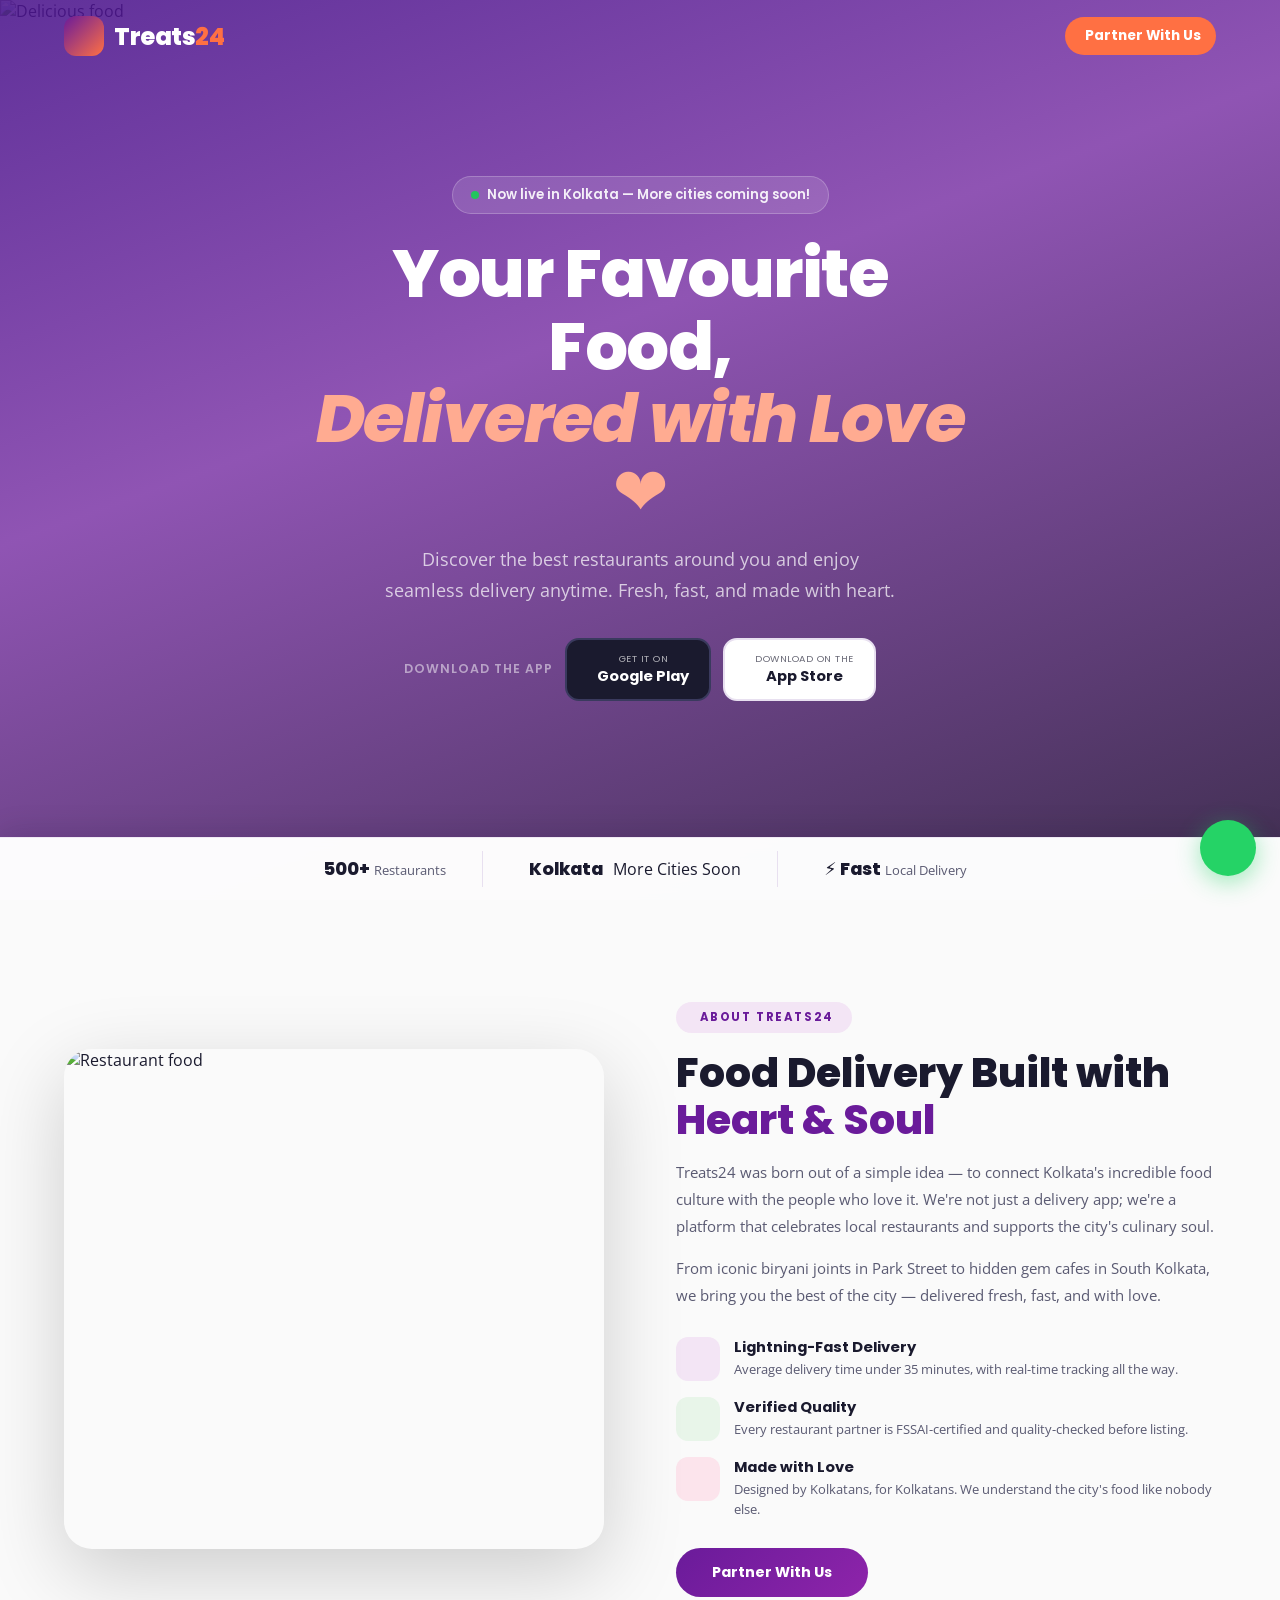
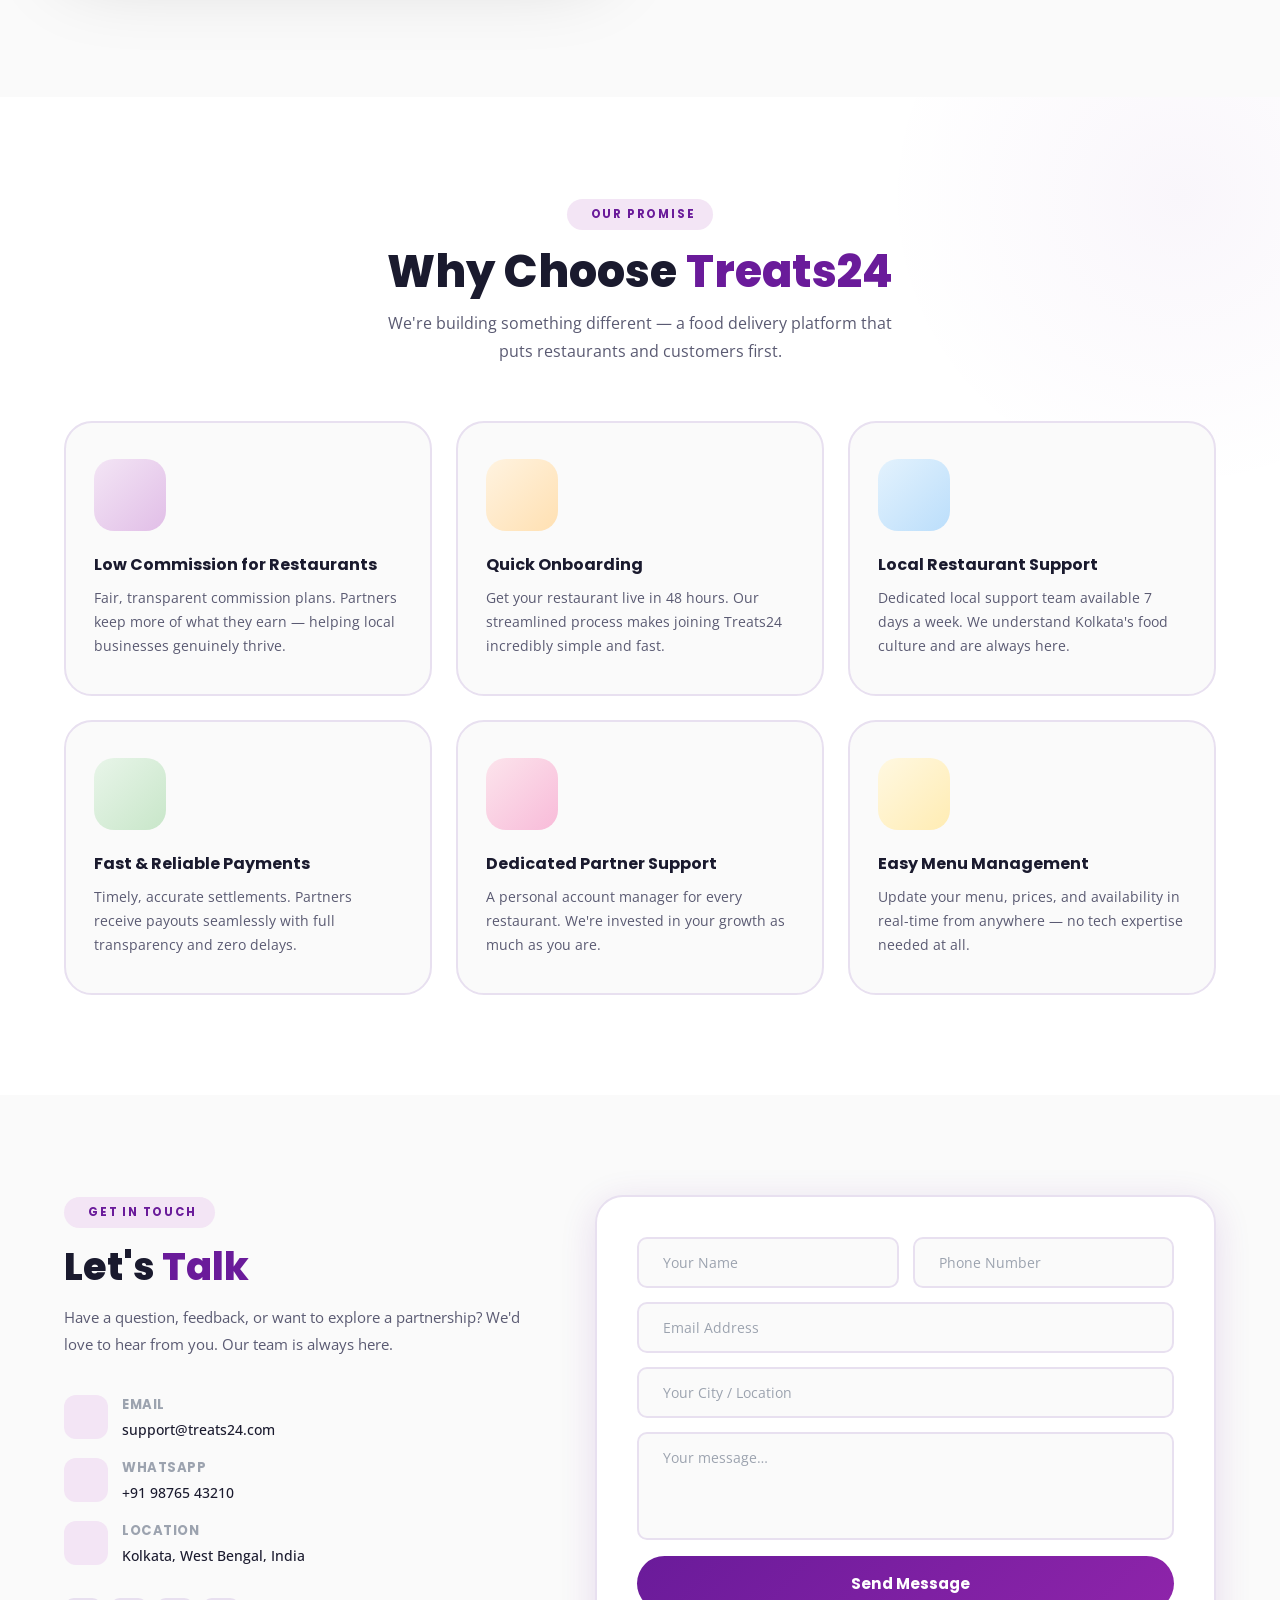
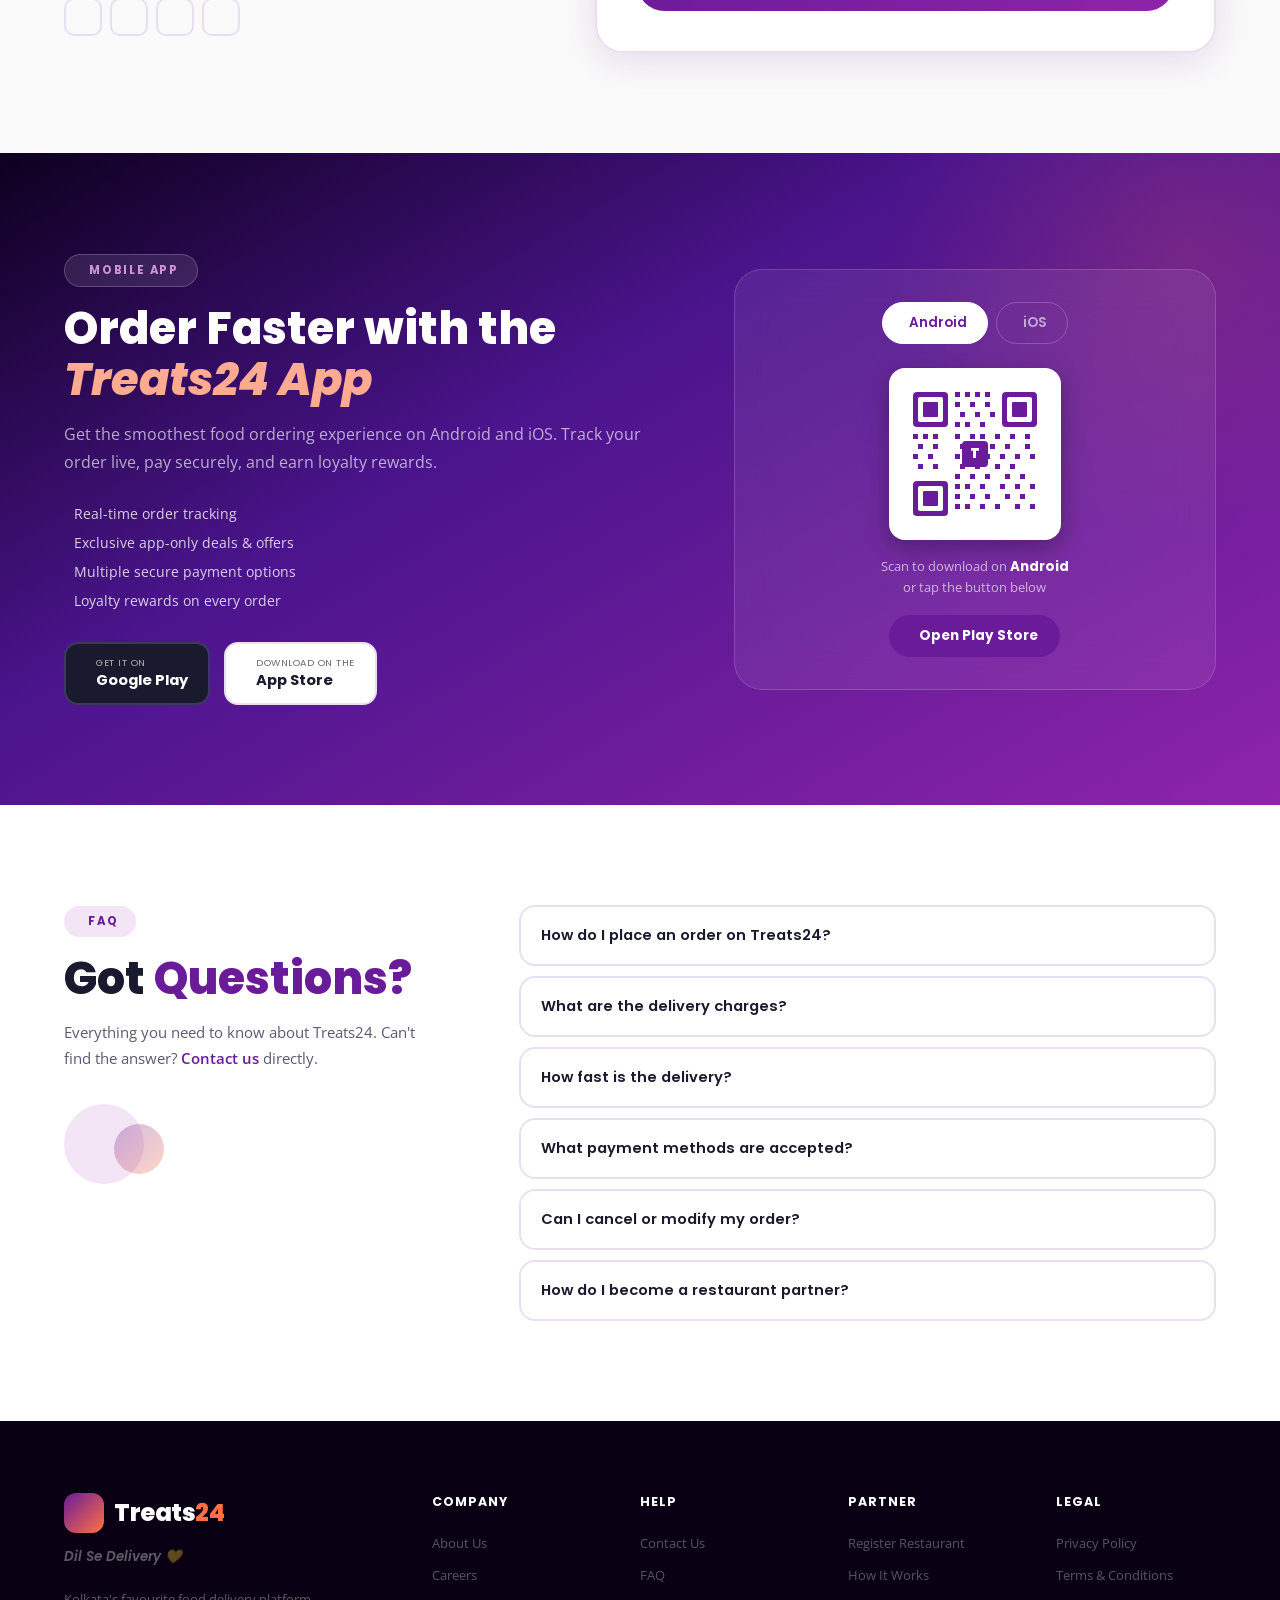
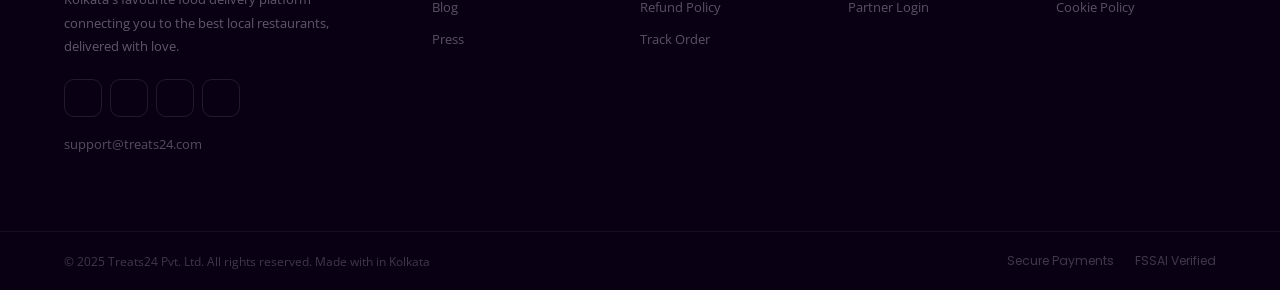
==== commit f50faa92: "updated 5 pointers" ====
--- a/index.html
+++ b/index.html
@@ -90,19 +90,12 @@
       <div class="hsb-stat">
         <i class="ti ti-map-pin-filled" style="font-size:1.4rem;color:var(--accent)"></i>
         <div>
-          <strong>1 City</strong>
-          <span>Kolkata</span>
+          <strong>Kolkata</strong>
+          
         </div>
         <div class="city-hover">More Cities Soon</div>
       </div>
-      <div class="hsb-divider"></div>
-      <div class="hsb-stat">
-        <i class="ti ti-heart-filled" style="font-size:1.4rem;color:#e91e63"></i>
-        <div>
-          <strong>10,000+</strong>
-          <span>Happy Customers</span>
-        </div>
-      </div>
+   
       <div class="hsb-divider"></div>
       <div class="hsb-stat">
         <i class="ti ti-bolt" style="font-size:1.4rem;color:var(--warning)"></i>
@@ -123,20 +116,8 @@
         <div class="about-img-side reveal">
           <div class="about-img-wrap">
             <img src="https://images.unsplash.com/photo-1414235077428-338989a2e8c0?w=700&auto=format&fit=crop" alt="Restaurant food"/>
-            <div class="about-img-card ac2">
-              <i class="ti ti-motorbike"></i>
-              <div>
-                <strong>Free Delivery</strong>
-                <span>On first 3 orders</span>
-              </div>
-            </div>
-            <div class="about-img-card ac1">
-              <i class="ti ti-star-filled"></i>
-              <div>
-                <strong>4.8 ★ Rating</strong>
-                <span>10,000+ reviews</span>
-              </div>
-            </div>
+           
+           
           </div>
         </div>
         <div class="about-text-side reveal" style="--delay:0.15s">
--- a/style.css
+++ b/style.css
@@ -101,16 +101,21 @@
 
 .hero-content{flex:1;display:flex;align-items:center;position:relative;z-index:2;padding:120px 0 80px;}
 .hero-content .container{width:100%;max-width:1200px;margin:0 auto;padding:0 24px;}
-.hero-text{max-width:680px;animation:fadeUp 0.9s ease both;}
-
-.hero-pill{display:inline-flex;align-items:center;gap:8px;background:rgba(255,255,255,0.12);border:1px solid rgba(255,255,255,0.22);backdrop-filter:blur(8px);color:rgba(255,255,255,0.9);font-size:0.82rem;font-weight:600;padding:8px 18px;border-radius:50px;margin-bottom:24px;font-family:var(--font-primary);}
+.hero-text{max-width:680px;animation:fadeUp 0.9s ease both;
+ text-align: center;
+  margin: 0 auto;  }
+
+.hero-pill{display:inline-flex;align-items:center;gap:8px;background:rgba(255,255,255,0.12);border:1px solid rgba(255,255,255,0.22);backdrop-filter:blur(8px);color:rgba(255,255,255,0.9);font-size:0.82rem;font-weight:600;padding:8px 18px;border-radius:50px;margin-bottom:24px;font-family:var(--font-primary);
+justify-content: center;  }
 .pill-dot{width:8px;height:8px;background:var(--success);border-radius:50%;animation:livePulse 2s infinite;}
 
 .hero-text h1{font-family:var(--font-primary);font-size:clamp(2.6rem,5.5vw,4.2rem);font-weight:800;color:#fff;line-height:1.08;margin-bottom:16px;letter-spacing:-1.5px;}
 .hero-love{color:var(--accent-light);font-style:italic;}
 .heart{font-style:normal;}
 
-.hero-text p{color:rgba(255,255,255,0.72);font-size:1.1rem;line-height:1.75;max-width:520px;margin-bottom:32px;}
+.hero-text p{color:rgba(255,255,255,0.72);font-size:1.1rem;line-height:1.75;max-width:520px;margin-bottom:32px;
+margin-left: auto;            /* ADD THIS */
+  margin-right: auto;           /* ADD THIS */}
 
 /* Search bar */
 .hero-search-bar{display:flex;align-items:center;background:rgba(255,255,255,0.97);border-radius:50px;padding:5px 5px 5px 16px;max-width:600px;margin-bottom:24px;box-shadow:0 16px 48px rgba(0,0,0,0.25);gap:8px;transition:var(--transition);}
@@ -133,7 +138,8 @@
 .hero-chips span:hover{background:var(--accent);border-color:var(--accent);color:#fff;}
 
 /* App download hero */
-.hero-app-download{display:flex;align-items:center;gap:12px;flex-wrap:wrap;}
+.hero-app-download{display:flex;align-items:center;gap:12px;flex-wrap:wrap;
+justify-content: center; }
 .had-label{font-size:0.78rem;color:rgba(255,255,255,0.5);font-family:var(--font-primary);font-weight:600;text-transform:uppercase;letter-spacing:1px;}
 
 /* Stats bar */
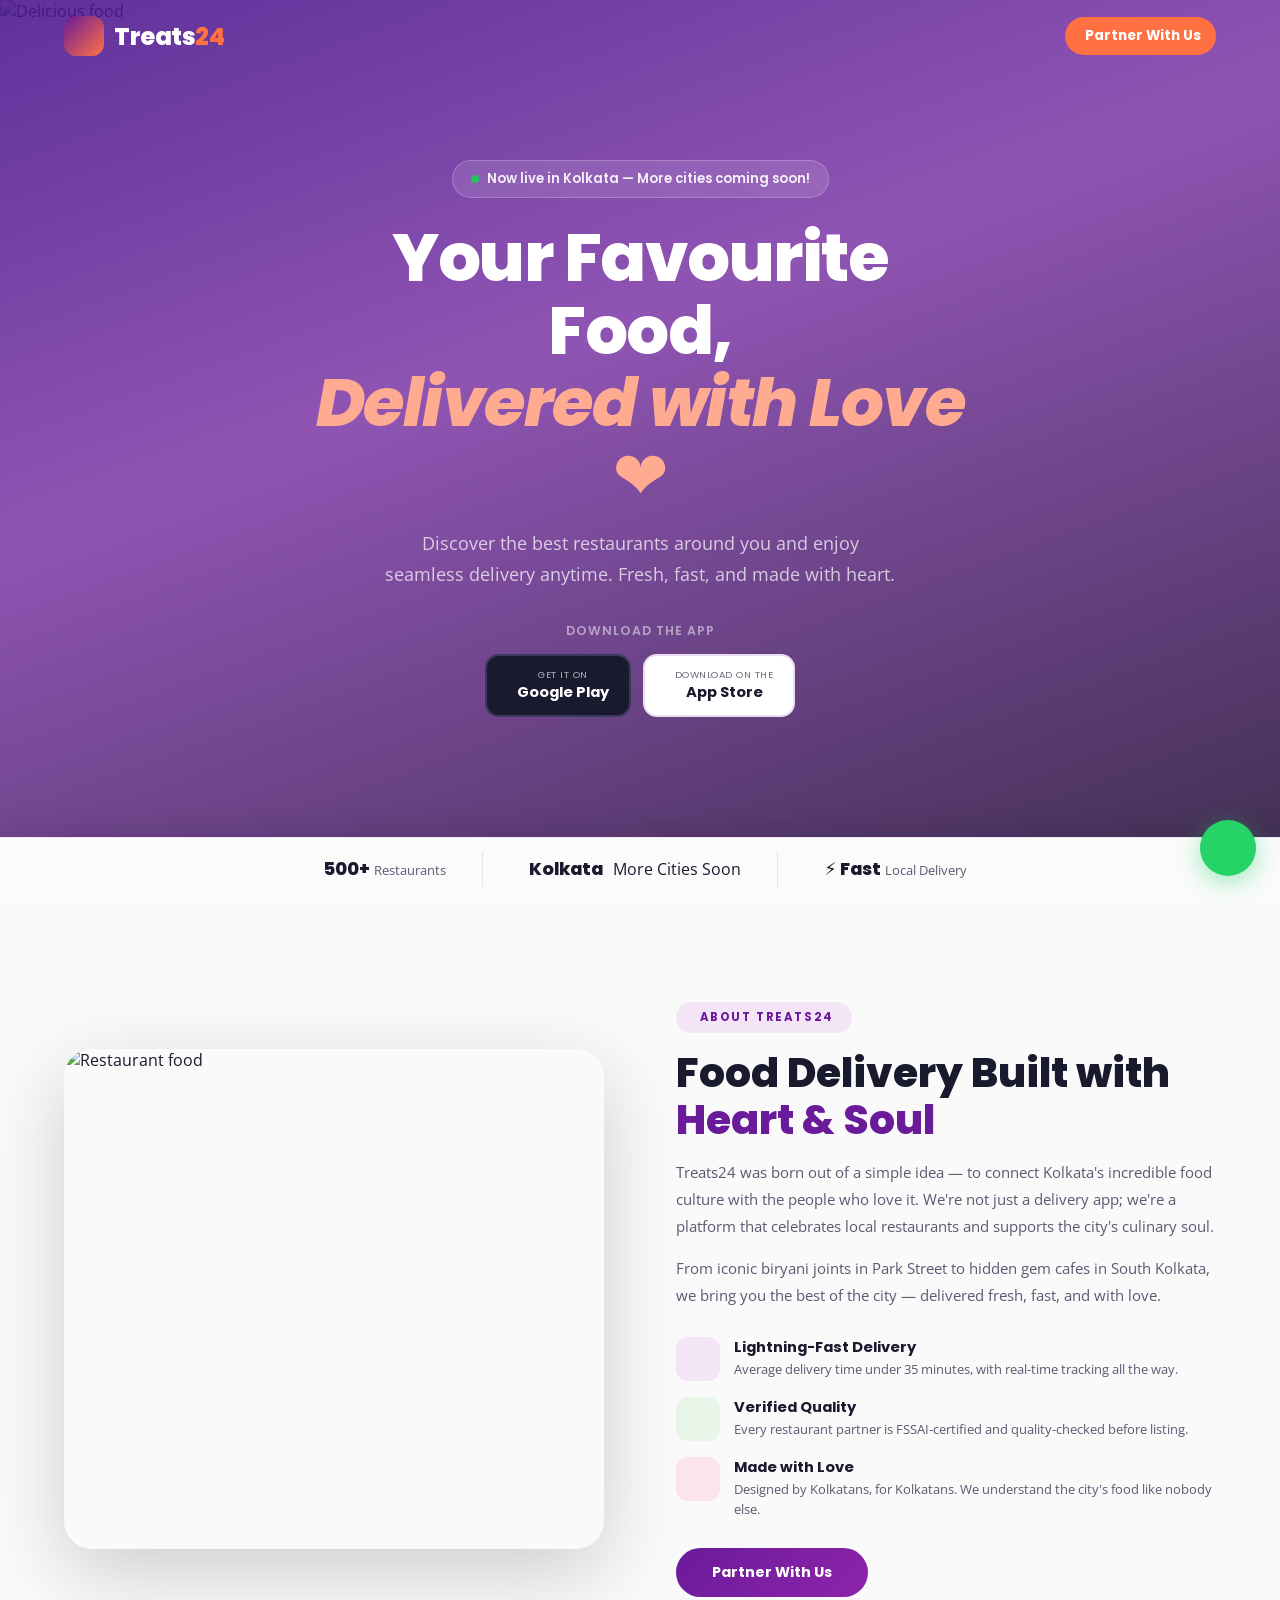
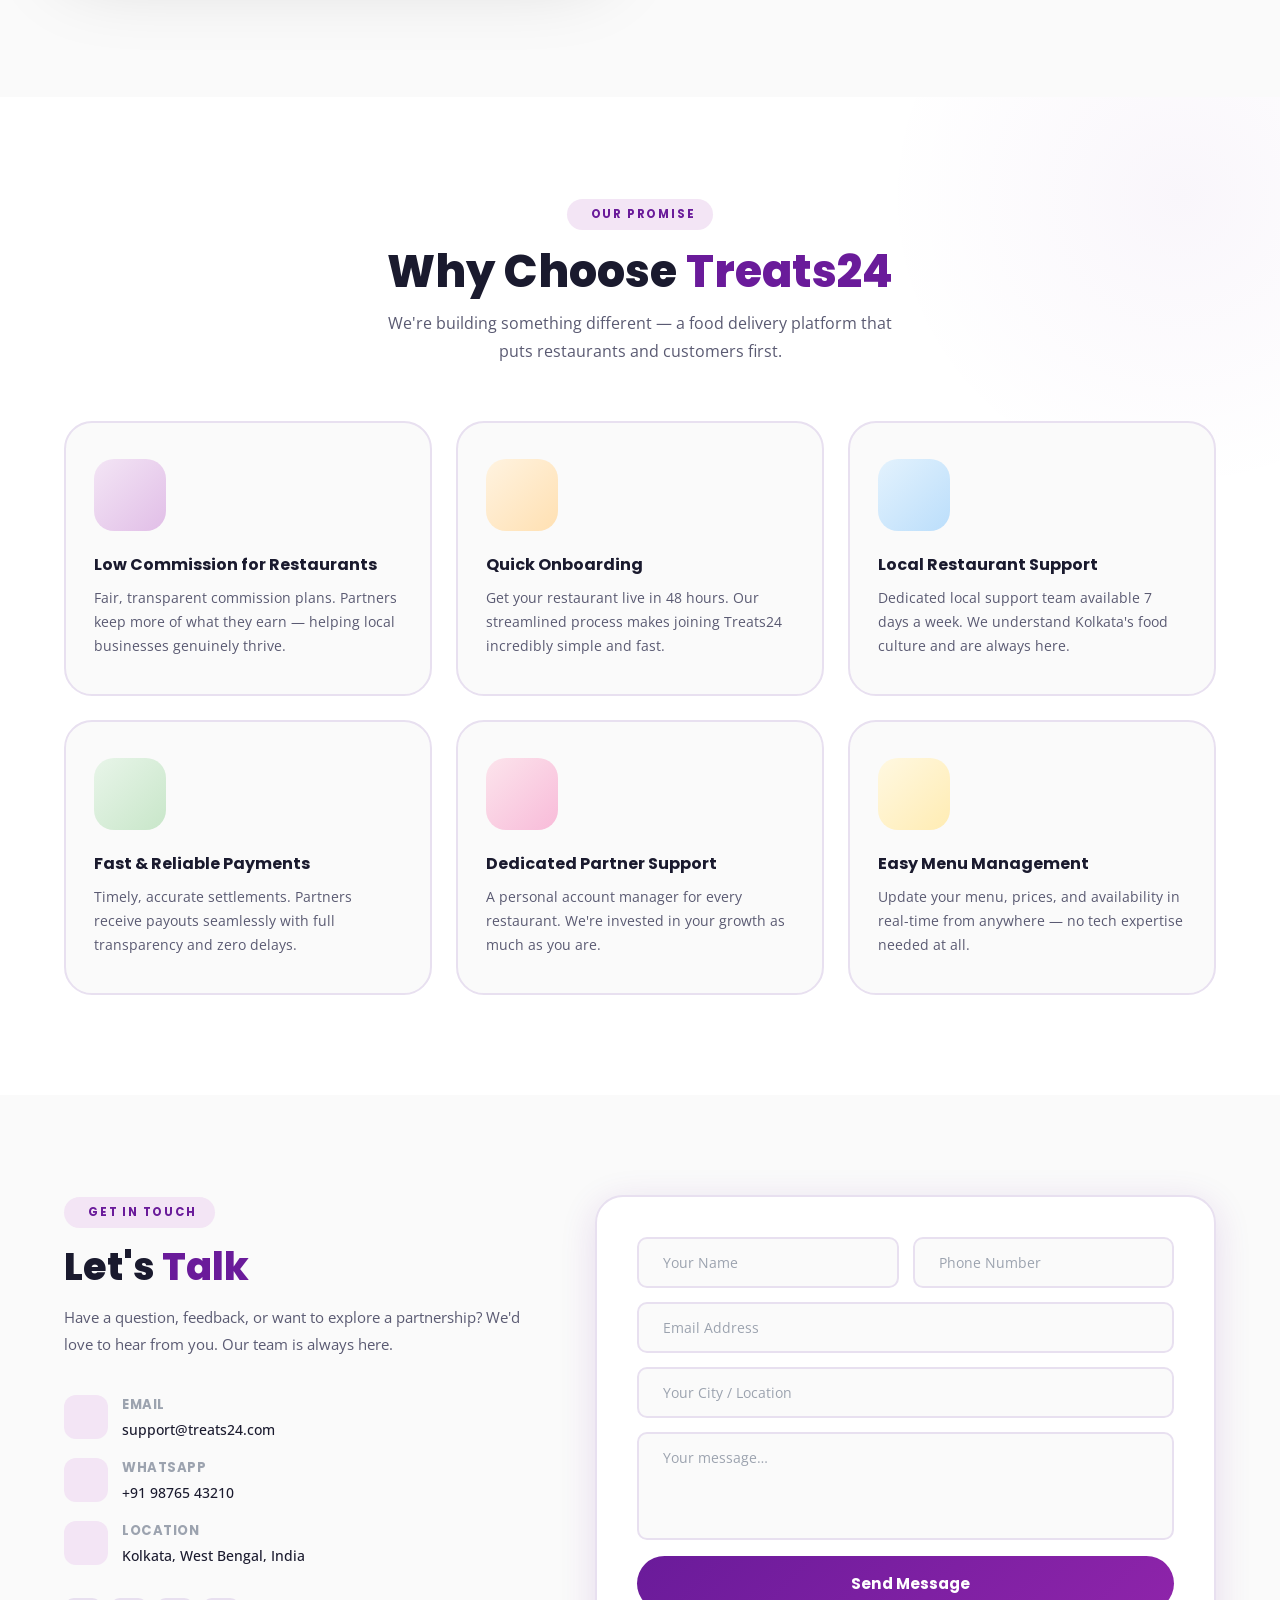
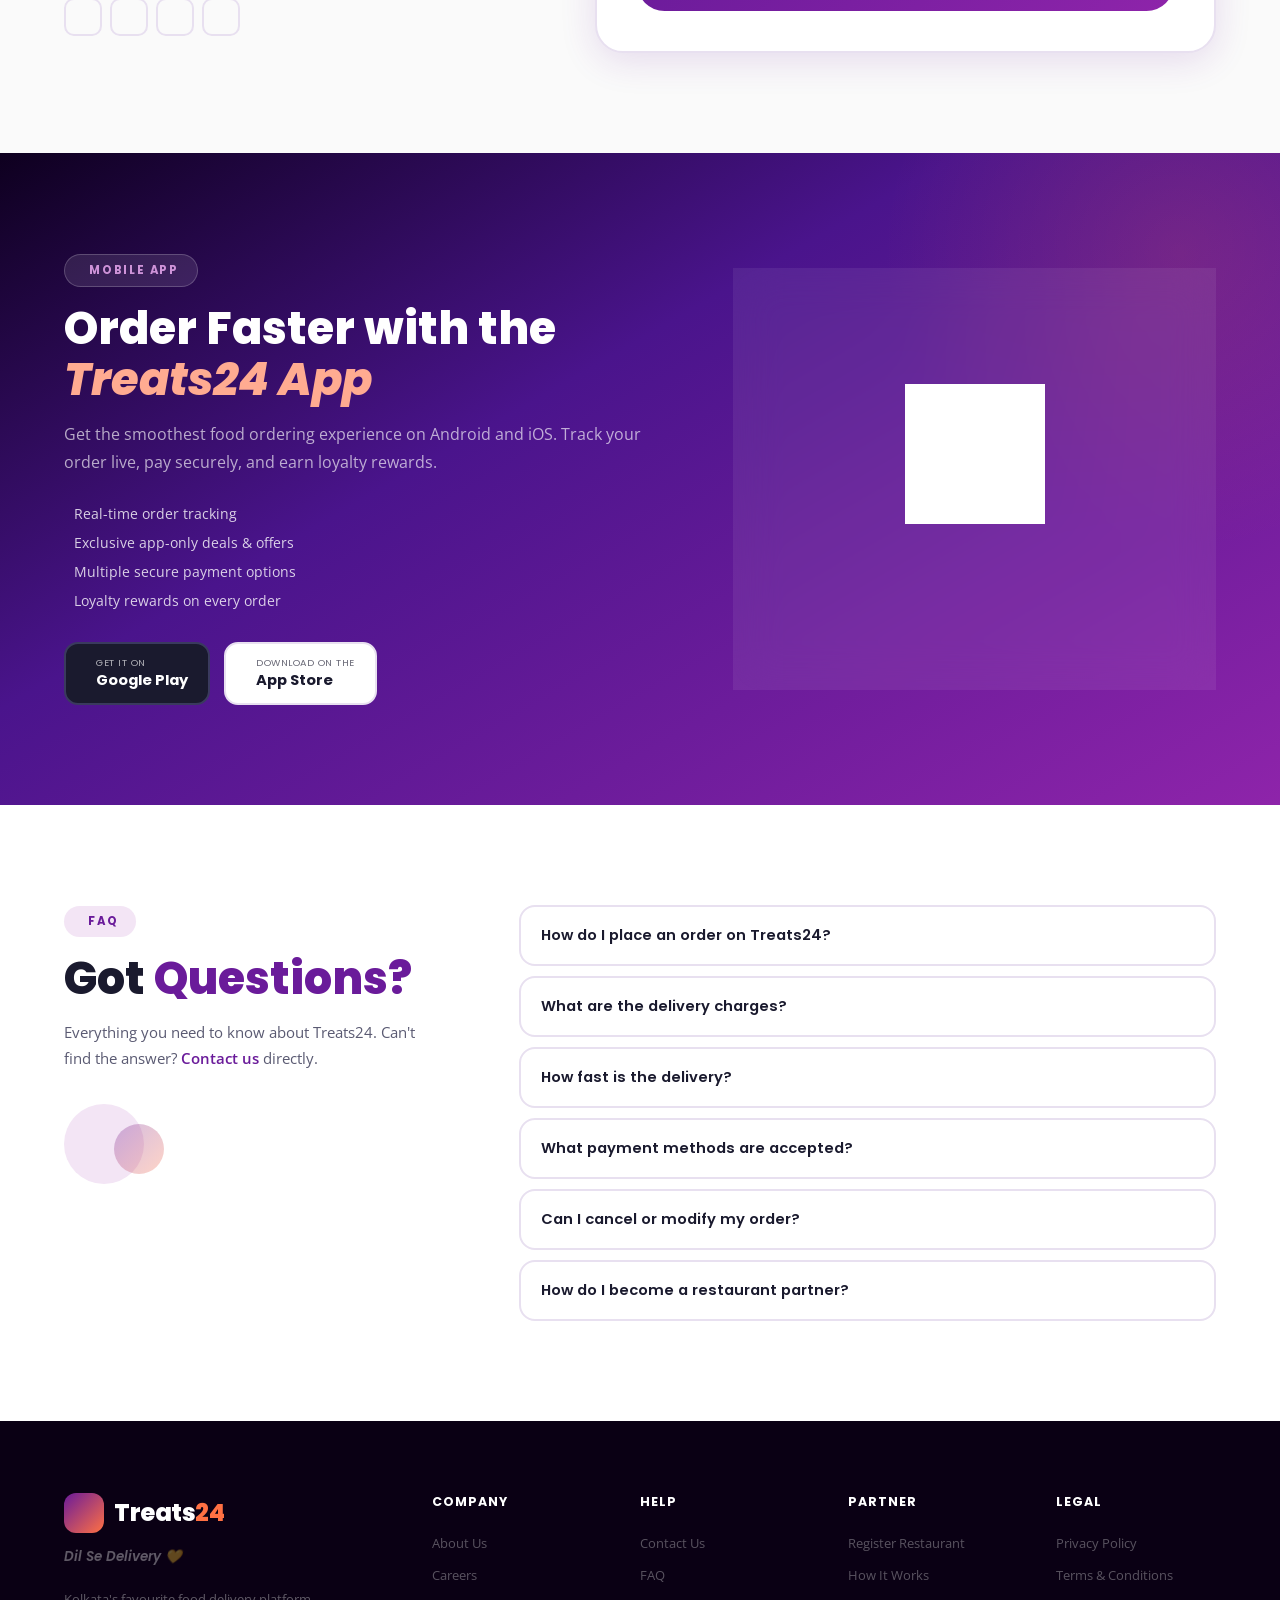
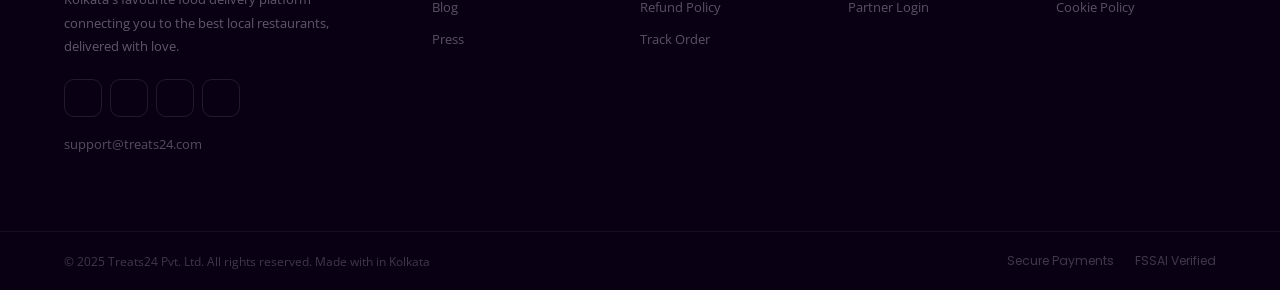
==== commit cb90465b: "rap app download" ====
--- a/index.html
+++ b/index.html
@@ -1,16 +1,21 @@
 <!DOCTYPE html>
 <html lang="en">
+
 <head>
-  <meta charset="UTF-8"/>
-  <meta name="viewport" content="width=device-width, initial-scale=1.0"/>
+  <meta charset="UTF-8" />
+  <meta name="viewport" content="width=device-width, initial-scale=1.0" />
   <title>Treats24 — Dil Se Delivery 💛 | Kolkata's Favourite Food App</title>
-  <link rel="stylesheet" href="style.css"/>
-  <link rel="preconnect" href="https://fonts.googleapis.com"/>
-  <link rel="preconnect" href="https://fonts.gstatic.com" crossorigin/>
-  <link href="https://fonts.googleapis.com/css2?family=Poppins:ital,wght@0,300;0,400;0,500;0,600;0,700;0,800;0,900;1,400&family=Open+Sans:ital,wght@0,300;0,400;0,500;0,600;0,700;1,400&display=swap" rel="stylesheet"/>
-  <link rel="stylesheet" href="https://cdn.jsdelivr.net/npm/@tabler/icons-webfont@3.14.0/dist/tabler-icons.min.css"/>
-  <meta name="description" content="Treats24 – Kolkata's favourite food delivery app. Order from 500+ restaurants. Dil Se Delivery 💛"/>
+  <link rel="stylesheet" href="style.css" />
+  <link rel="preconnect" href="https://fonts.googleapis.com" />
+  <link rel="preconnect" href="https://fonts.gstatic.com" crossorigin />
+  <link
+    href="https://fonts.googleapis.com/css2?family=Poppins:ital,wght@0,300;0,400;0,500;0,600;0,700;0,800;0,900;1,400&family=Open+Sans:ital,wght@0,300;0,400;0,500;0,600;0,700;1,400&display=swap"
+    rel="stylesheet" />
+  <link rel="stylesheet" href="https://cdn.jsdelivr.net/npm/@tabler/icons-webfont@3.14.0/dist/tabler-icons.min.css" />
+  <meta name="description"
+    content="Treats24 – Kolkata's favourite food delivery app. Order from 500+ restaurants. Dil Se Delivery 💛" />
 </head>
+
 <body>
 
   <!-- ========== NAVBAR ========== -->
@@ -36,7 +41,8 @@
   <!-- ========== HERO ========== -->
   <section class="hero" id="home">
     <div class="hero-bg-img">
-      <img src="https://images.unsplash.com/photo-1504674900247-0877df9cc836?w=1600&auto=format&fit=crop&q=80" alt="Delicious food" loading="eager"/>
+      <img src="https://images.unsplash.com/photo-1504674900247-0877df9cc836?w=1600&auto=format&fit=crop&q=80"
+        alt="Delicious food" loading="eager" />
     </div>
     <div class="hero-overlay"></div>
 
@@ -48,30 +54,33 @@
             <span id="heroPill">Now live in Kolkata — More cities coming soon!</span>
           </div>
           <h1 id="heroHeadline">
-            Your Favourite Food,<br/>
+            Your Favourite Food,<br />
             <span class="hero-love">Delivered with Love <span class="heart">❤️</span></span>
           </h1>
-          <p id="heroSubtext">Discover the best restaurants around you and enjoy seamless delivery anytime. Fresh, fast, and made with heart.</p>
+          <p id="heroSubtext">Discover the best restaurants around you and enjoy seamless delivery anytime. Fresh, fast,
+            and made with heart.</p>
 
 
 
           <!-- App Download -->
           <div class="hero-app-download">
             <span class="had-label">Download the App</span>
-            <a href="https://play.google.com/store" target="_blank" class="app-store-btn android">
-              <i class="ti ti-brand-google-play"></i>
-              <div>
-                <small>Get it on</small>
-                <strong>Google Play</strong>
-              </div>
-            </a>
-            <a href="https://apps.apple.com" target="_blank" class="app-store-btn ios">
-              <i class="ti ti-brand-apple"></i>
-              <div>
-                <small>Download on the</small>
-                <strong>App Store</strong>
-              </div>
-            </a>
+            <div class="app-store-btn-row">
+              <a href="https://play.google.com/store" target="_blank" class="app-store-btn android">
+                <i class="ti ti-brand-google-play"></i>
+                <div>
+                  <small>Get it on</small>
+                  <strong>Google Play</strong>
+                </div>
+              </a>
+              <a href="https://apps.apple.com" target="_blank" class="app-store-btn ios">
+                <i class="ti ti-brand-apple"></i>
+                <div>
+                  <small>Download on the</small>
+                  <strong>App Store</strong>
+                </div>
+              </a>
+            </div>
           </div>
         </div>
       </div>
@@ -91,11 +100,11 @@
         <i class="ti ti-map-pin-filled" style="font-size:1.4rem;color:var(--accent)"></i>
         <div>
           <strong>Kolkata</strong>
-          
+
         </div>
         <div class="city-hover">More Cities Soon</div>
       </div>
-   
+
       <div class="hsb-divider"></div>
       <div class="hsb-stat">
         <i class="ti ti-bolt" style="font-size:1.4rem;color:var(--warning)"></i>
@@ -115,16 +124,20 @@
       <div class="about-grid">
         <div class="about-img-side reveal">
           <div class="about-img-wrap">
-            <img src="https://images.unsplash.com/photo-1414235077428-338989a2e8c0?w=700&auto=format&fit=crop" alt="Restaurant food"/>
-           
-           
+            <img src="https://images.unsplash.com/photo-1414235077428-338989a2e8c0?w=700&auto=format&fit=crop"
+              alt="Restaurant food" />
+
+
           </div>
         </div>
         <div class="about-text-side reveal" style="--delay:0.15s">
           <div class="section-eyebrow"><i class="ti ti-heart-filled"></i> About Treats24</div>
           <h2>Food Delivery Built with <span>Heart & Soul</span></h2>
-          <p>Treats24 was born out of a simple idea — to connect Kolkata's incredible food culture with the people who love it. We're not just a delivery app; we're a platform that celebrates local restaurants and supports the city's culinary soul.</p>
-          <p>From iconic biryani joints in Park Street to hidden gem cafes in South Kolkata, we bring you the best of the city — delivered fresh, fast, and with love.</p>
+          <p>Treats24 was born out of a simple idea — to connect Kolkata's incredible food culture with the people who
+            love it. We're not just a delivery app; we're a platform that celebrates local restaurants and supports the
+            city's culinary soul.</p>
+          <p>From iconic biryani joints in Park Street to hidden gem cafes in South Kolkata, we bring you the best of
+            the city — delivered fresh, fast, and with love.</p>
           <div class="about-vals">
             <div class="about-val">
               <div class="av-icon"><i class="ti ti-bolt"></i></div>
@@ -178,7 +191,8 @@
         <div class="contact-left reveal">
           <div class="section-eyebrow"><i class="ti ti-message"></i> Get in Touch</div>
           <h2>Let's <span>Talk</span></h2>
-          <p>Have a question, feedback, or want to explore a partnership? We'd love to hear from you. Our team is always here.</p>
+          <p>Have a question, feedback, or want to explore a partnership? We'd love to hear from you. Our team is always
+            here.</p>
           <div class="contact-info-list">
             <div class="cil-item">
               <div class="cil-icon"><i class="ti ti-mail"></i></div>
@@ -206,7 +220,8 @@
             <a href="#" class="csoc" aria-label="Instagram"><i class="ti ti-brand-instagram"></i></a>
             <a href="#" class="csoc" aria-label="Facebook"><i class="ti ti-brand-facebook"></i></a>
             <a href="#" class="csoc" aria-label="Twitter"><i class="ti ti-brand-x"></i></a>
-            <a href="https://wa.me/919876543210" class="csoc wa" aria-label="WhatsApp"><i class="ti ti-brand-whatsapp"></i></a>
+            <a href="https://wa.me/919876543210" class="csoc wa" aria-label="WhatsApp"><i
+                class="ti ti-brand-whatsapp"></i></a>
           </div>
         </div>
         <div class="reveal" style="--delay:0.15s">
@@ -214,20 +229,20 @@
             <div class="cf-row">
               <div class="cf-field">
                 <i class="ti ti-user"></i>
-                <input type="text" id="cf_name" placeholder="Your Name"/>
+                <input type="text" id="cf_name" placeholder="Your Name" />
               </div>
               <div class="cf-field">
                 <i class="ti ti-phone"></i>
-                <input type="tel" id="cf_phone" placeholder="Phone Number"/>
+                <input type="tel" id="cf_phone" placeholder="Phone Number" />
               </div>
             </div>
             <div class="cf-field">
               <i class="ti ti-mail"></i>
-              <input type="email" id="cf_email" placeholder="Email Address"/>
+              <input type="email" id="cf_email" placeholder="Email Address" />
             </div>
             <div class="cf-field">
               <i class="ti ti-map-pin"></i>
-              <input type="text" id="cf_location" placeholder="Your City / Location"/>
+              <input type="text" id="cf_location" placeholder="Your City / Location" />
             </div>
             <div class="cf-field">
               <i class="ti ti-message"></i>
@@ -254,7 +269,8 @@
         <div class="app-content reveal">
           <div class="section-eyebrow"><i class="ti ti-device-mobile"></i> Mobile App</div>
           <h2>Order Faster with the <span>Treats24 App</span></h2>
-          <p>Get the smoothest food ordering experience on Android and iOS. Track your order live, pay securely, and earn loyalty rewards.</p>
+          <p>Get the smoothest food ordering experience on Android and iOS. Track your order live, pay securely, and
+            earn loyalty rewards.</p>
           <div class="app-features-list">
             <div class="afl-item"><i class="ti ti-check"></i> Real-time order tracking</div>
             <div class="afl-item"><i class="ti ti-check"></i> Exclusive app-only deals & offers</div>
@@ -292,39 +308,92 @@
             <div id="qrAndroid">
               <div class="qr-code-wrap">
                 <svg width="140" height="140" viewBox="0 0 140 140" xmlns="http://www.w3.org/2000/svg">
-                  <rect width="140" height="140" fill="#fff"/>
+                  <rect width="140" height="140" fill="#fff" />
                   <!-- Finder pattern TL -->
-                  <rect x="8" y="8" width="35" height="35" rx="4" fill="#6A1B9A"/>
-                  <rect x="13" y="13" width="25" height="25" rx="2" fill="#fff"/>
-                  <rect x="18" y="18" width="15" height="15" rx="1" fill="#6A1B9A"/>
+                  <rect x="8" y="8" width="35" height="35" rx="4" fill="#6A1B9A" />
+                  <rect x="13" y="13" width="25" height="25" rx="2" fill="#fff" />
+                  <rect x="18" y="18" width="15" height="15" rx="1" fill="#6A1B9A" />
                   <!-- Finder pattern TR -->
-                  <rect x="97" y="8" width="35" height="35" rx="4" fill="#6A1B9A"/>
-                  <rect x="102" y="13" width="25" height="25" rx="2" fill="#fff"/>
-                  <rect x="107" y="18" width="15" height="15" rx="1" fill="#6A1B9A"/>
+                  <rect x="97" y="8" width="35" height="35" rx="4" fill="#6A1B9A" />
+                  <rect x="102" y="13" width="25" height="25" rx="2" fill="#fff" />
+                  <rect x="107" y="18" width="15" height="15" rx="1" fill="#6A1B9A" />
                   <!-- Finder pattern BL -->
-                  <rect x="8" y="97" width="35" height="35" rx="4" fill="#6A1B9A"/>
-                  <rect x="13" y="102" width="25" height="25" rx="2" fill="#fff"/>
-                  <rect x="18" y="107" width="15" height="15" rx="1" fill="#6A1B9A"/>
+                  <rect x="8" y="97" width="35" height="35" rx="4" fill="#6A1B9A" />
+                  <rect x="13" y="102" width="25" height="25" rx="2" fill="#fff" />
+                  <rect x="18" y="107" width="15" height="15" rx="1" fill="#6A1B9A" />
                   <!-- Data modules -->
-                  <rect x="50" y="8" width="5" height="5" fill="#6A1B9A"/><rect x="60" y="8" width="5" height="5" fill="#6A1B9A"/><rect x="70" y="8" width="5" height="5" fill="#6A1B9A"/><rect x="80" y="8" width="5" height="5" fill="#6A1B9A"/>
-                  <rect x="50" y="18" width="5" height="5" fill="#6A1B9A"/><rect x="65" y="18" width="5" height="5" fill="#6A1B9A"/><rect x="80" y="18" width="5" height="5" fill="#6A1B9A"/>
-                  <rect x="55" y="28" width="5" height="5" fill="#6A1B9A"/><rect x="70" y="28" width="5" height="5" fill="#6A1B9A"/><rect x="85" y="28" width="5" height="5" fill="#6A1B9A"/>
-                  <rect x="50" y="38" width="5" height="5" fill="#6A1B9A"/><rect x="60" y="38" width="5" height="5" fill="#6A1B9A"/><rect x="75" y="38" width="5" height="5" fill="#6A1B9A"/>
-                  <rect x="8" y="50" width="5" height="5" fill="#6A1B9A"/><rect x="18" y="50" width="5" height="5" fill="#6A1B9A"/><rect x="28" y="50" width="5" height="5" fill="#6A1B9A"/>
-                  <rect x="50" y="50" width="5" height="5" fill="#6A1B9A"/><rect x="65" y="50" width="5" height="5" fill="#6A1B9A"/><rect x="75" y="50" width="5" height="5" fill="#6A1B9A"/><rect x="90" y="50" width="5" height="5" fill="#6A1B9A"/><rect x="105" y="50" width="5" height="5" fill="#6A1B9A"/><rect x="120" y="50" width="5" height="5" fill="#6A1B9A"/>
-                  <rect x="13" y="60" width="5" height="5" fill="#6A1B9A"/><rect x="28" y="60" width="5" height="5" fill="#6A1B9A"/><rect x="55" y="60" width="5" height="5" fill="#6A1B9A"/><rect x="70" y="60" width="5" height="5" fill="#6A1B9A"/><rect x="85" y="60" width="5" height="5" fill="#6A1B9A"/><rect x="100" y="60" width="5" height="5" fill="#6A1B9A"/><rect x="120" y="60" width="5" height="5" fill="#6A1B9A"/>
-                  <rect x="8" y="70" width="5" height="5" fill="#6A1B9A"/><rect x="23" y="70" width="5" height="5" fill="#6A1B9A"/><rect x="50" y="70" width="5" height="5" fill="#6A1B9A"/><rect x="65" y="70" width="5" height="5" fill="#6A1B9A"/><rect x="80" y="70" width="5" height="5" fill="#6A1B9A"/><rect x="95" y="70" width="5" height="5" fill="#6A1B9A"/><rect x="110" y="70" width="5" height="5" fill="#6A1B9A"/><rect x="125" y="70" width="5" height="5" fill="#6A1B9A"/>
-                  <rect x="13" y="80" width="5" height="5" fill="#6A1B9A"/><rect x="28" y="80" width="5" height="5" fill="#6A1B9A"/><rect x="55" y="80" width="5" height="5" fill="#6A1B9A"/><rect x="70" y="80" width="5" height="5" fill="#6A1B9A"/><rect x="90" y="80" width="5" height="5" fill="#6A1B9A"/><rect x="105" y="80" width="5" height="5" fill="#6A1B9A"/>
-                  <rect x="50" y="90" width="5" height="5" fill="#6A1B9A"/><rect x="65" y="90" width="5" height="5" fill="#6A1B9A"/><rect x="80" y="90" width="5" height="5" fill="#6A1B9A"/><rect x="100" y="90" width="5" height="5" fill="#6A1B9A"/><rect x="115" y="90" width="5" height="5" fill="#6A1B9A"/>
-                  <rect x="50" y="100" width="5" height="5" fill="#6A1B9A"/><rect x="60" y="100" width="5" height="5" fill="#6A1B9A"/><rect x="75" y="100" width="5" height="5" fill="#6A1B9A"/><rect x="95" y="100" width="5" height="5" fill="#6A1B9A"/><rect x="110" y="100" width="5" height="5" fill="#6A1B9A"/><rect x="125" y="100" width="5" height="5" fill="#6A1B9A"/>
-                  <rect x="50" y="110" width="5" height="5" fill="#6A1B9A"/><rect x="65" y="110" width="5" height="5" fill="#6A1B9A"/><rect x="80" y="110" width="5" height="5" fill="#6A1B9A"/><rect x="100" y="110" width="5" height="5" fill="#6A1B9A"/><rect x="115" y="110" width="5" height="5" fill="#6A1B9A"/>
-                  <rect x="50" y="120" width="5" height="5" fill="#6A1B9A"/><rect x="60" y="120" width="5" height="5" fill="#6A1B9A"/><rect x="75" y="120" width="5" height="5" fill="#6A1B9A"/><rect x="90" y="120" width="5" height="5" fill="#6A1B9A"/><rect x="110" y="120" width="5" height="5" fill="#6A1B9A"/><rect x="125" y="120" width="5" height="5" fill="#6A1B9A"/>
+                  <rect x="50" y="8" width="5" height="5" fill="#6A1B9A" />
+                  <rect x="60" y="8" width="5" height="5" fill="#6A1B9A" />
+                  <rect x="70" y="8" width="5" height="5" fill="#6A1B9A" />
+                  <rect x="80" y="8" width="5" height="5" fill="#6A1B9A" />
+                  <rect x="50" y="18" width="5" height="5" fill="#6A1B9A" />
+                  <rect x="65" y="18" width="5" height="5" fill="#6A1B9A" />
+                  <rect x="80" y="18" width="5" height="5" fill="#6A1B9A" />
+                  <rect x="55" y="28" width="5" height="5" fill="#6A1B9A" />
+                  <rect x="70" y="28" width="5" height="5" fill="#6A1B9A" />
+                  <rect x="85" y="28" width="5" height="5" fill="#6A1B9A" />
+                  <rect x="50" y="38" width="5" height="5" fill="#6A1B9A" />
+                  <rect x="60" y="38" width="5" height="5" fill="#6A1B9A" />
+                  <rect x="75" y="38" width="5" height="5" fill="#6A1B9A" />
+                  <rect x="8" y="50" width="5" height="5" fill="#6A1B9A" />
+                  <rect x="18" y="50" width="5" height="5" fill="#6A1B9A" />
+                  <rect x="28" y="50" width="5" height="5" fill="#6A1B9A" />
+                  <rect x="50" y="50" width="5" height="5" fill="#6A1B9A" />
+                  <rect x="65" y="50" width="5" height="5" fill="#6A1B9A" />
+                  <rect x="75" y="50" width="5" height="5" fill="#6A1B9A" />
+                  <rect x="90" y="50" width="5" height="5" fill="#6A1B9A" />
+                  <rect x="105" y="50" width="5" height="5" fill="#6A1B9A" />
+                  <rect x="120" y="50" width="5" height="5" fill="#6A1B9A" />
+                  <rect x="13" y="60" width="5" height="5" fill="#6A1B9A" />
+                  <rect x="28" y="60" width="5" height="5" fill="#6A1B9A" />
+                  <rect x="55" y="60" width="5" height="5" fill="#6A1B9A" />
+                  <rect x="70" y="60" width="5" height="5" fill="#6A1B9A" />
+                  <rect x="85" y="60" width="5" height="5" fill="#6A1B9A" />
+                  <rect x="100" y="60" width="5" height="5" fill="#6A1B9A" />
+                  <rect x="120" y="60" width="5" height="5" fill="#6A1B9A" />
+                  <rect x="8" y="70" width="5" height="5" fill="#6A1B9A" />
+                  <rect x="23" y="70" width="5" height="5" fill="#6A1B9A" />
+                  <rect x="50" y="70" width="5" height="5" fill="#6A1B9A" />
+                  <rect x="65" y="70" width="5" height="5" fill="#6A1B9A" />
+                  <rect x="80" y="70" width="5" height="5" fill="#6A1B9A" />
+                  <rect x="95" y="70" width="5" height="5" fill="#6A1B9A" />
+                  <rect x="110" y="70" width="5" height="5" fill="#6A1B9A" />
+                  <rect x="125" y="70" width="5" height="5" fill="#6A1B9A" />
+                  <rect x="13" y="80" width="5" height="5" fill="#6A1B9A" />
+                  <rect x="28" y="80" width="5" height="5" fill="#6A1B9A" />
+                  <rect x="55" y="80" width="5" height="5" fill="#6A1B9A" />
+                  <rect x="70" y="80" width="5" height="5" fill="#6A1B9A" />
+                  <rect x="90" y="80" width="5" height="5" fill="#6A1B9A" />
+                  <rect x="105" y="80" width="5" height="5" fill="#6A1B9A" />
+                  <rect x="50" y="90" width="5" height="5" fill="#6A1B9A" />
+                  <rect x="65" y="90" width="5" height="5" fill="#6A1B9A" />
+                  <rect x="80" y="90" width="5" height="5" fill="#6A1B9A" />
+                  <rect x="100" y="90" width="5" height="5" fill="#6A1B9A" />
+                  <rect x="115" y="90" width="5" height="5" fill="#6A1B9A" />
+                  <rect x="50" y="100" width="5" height="5" fill="#6A1B9A" />
+                  <rect x="60" y="100" width="5" height="5" fill="#6A1B9A" />
+                  <rect x="75" y="100" width="5" height="5" fill="#6A1B9A" />
+                  <rect x="95" y="100" width="5" height="5" fill="#6A1B9A" />
+                  <rect x="110" y="100" width="5" height="5" fill="#6A1B9A" />
+                  <rect x="125" y="100" width="5" height="5" fill="#6A1B9A" />
+                  <rect x="50" y="110" width="5" height="5" fill="#6A1B9A" />
+                  <rect x="65" y="110" width="5" height="5" fill="#6A1B9A" />
+                  <rect x="80" y="110" width="5" height="5" fill="#6A1B9A" />
+                  <rect x="100" y="110" width="5" height="5" fill="#6A1B9A" />
+                  <rect x="115" y="110" width="5" height="5" fill="#6A1B9A" />
+                  <rect x="50" y="120" width="5" height="5" fill="#6A1B9A" />
+                  <rect x="60" y="120" width="5" height="5" fill="#6A1B9A" />
+                  <rect x="75" y="120" width="5" height="5" fill="#6A1B9A" />
+                  <rect x="90" y="120" width="5" height="5" fill="#6A1B9A" />
+                  <rect x="110" y="120" width="5" height="5" fill="#6A1B9A" />
+                  <rect x="125" y="120" width="5" height="5" fill="#6A1B9A" />
                   <!-- Center logo tile -->
-                  <rect x="57" y="57" width="26" height="26" rx="4" fill="#6A1B9A"/>
-                  <text x="70" y="74" text-anchor="middle" font-family="Poppins,sans-serif" font-size="13" font-weight="900" fill="#fff">T</text>
+                  <rect x="57" y="57" width="26" height="26" rx="4" fill="#6A1B9A" />
+                  <text x="70" y="74" text-anchor="middle" font-family="Poppins,sans-serif" font-size="13"
+                    font-weight="900" fill="#fff">T</text>
                 </svg>
               </div>
-              <p class="qr-label">Scan to download on <strong>Android</strong><br/>or tap the button below</p>
+              <p class="qr-label">Scan to download on <strong>Android</strong><br />or tap the button below</p>
               <a href="https://play.google.com/store" target="_blank" class="qr-direct-btn android">
                 <i class="ti ti-brand-google-play"></i> Open Play Store
               </a>
@@ -333,33 +402,85 @@
             <div id="qrIos" class="hidden">
               <div class="qr-code-wrap">
                 <svg width="140" height="140" viewBox="0 0 140 140" xmlns="http://www.w3.org/2000/svg">
-                  <rect width="140" height="140" fill="#fff"/>
-                  <rect x="8" y="8" width="35" height="35" rx="4" fill="#FF7043"/>
-                  <rect x="13" y="13" width="25" height="25" rx="2" fill="#fff"/>
-                  <rect x="18" y="18" width="15" height="15" rx="1" fill="#FF7043"/>
-                  <rect x="97" y="8" width="35" height="35" rx="4" fill="#FF7043"/>
-                  <rect x="102" y="13" width="25" height="25" rx="2" fill="#fff"/>
-                  <rect x="107" y="18" width="15" height="15" rx="1" fill="#FF7043"/>
-                  <rect x="8" y="97" width="35" height="35" rx="4" fill="#FF7043"/>
-                  <rect x="13" y="102" width="25" height="25" rx="2" fill="#fff"/>
-                  <rect x="18" y="107" width="15" height="15" rx="1" fill="#FF7043"/>
-                  <rect x="50" y="8" width="5" height="5" fill="#FF7043"/><rect x="60" y="8" width="5" height="5" fill="#FF7043"/><rect x="75" y="8" width="5" height="5" fill="#FF7043"/><rect x="85" y="8" width="5" height="5" fill="#FF7043"/>
-                  <rect x="55" y="18" width="5" height="5" fill="#FF7043"/><rect x="70" y="18" width="5" height="5" fill="#FF7043"/><rect x="80" y="18" width="5" height="5" fill="#FF7043"/>
-                  <rect x="50" y="28" width="5" height="5" fill="#FF7043"/><rect x="65" y="28" width="5" height="5" fill="#FF7043"/><rect x="80" y="28" width="5" height="5" fill="#FF7043"/>
-                  <rect x="55" y="38" width="5" height="5" fill="#FF7043"/><rect x="65" y="38" width="5" height="5" fill="#FF7043"/><rect x="80" y="38" width="5" height="5" fill="#FF7043"/><rect x="90" y="38" width="5" height="5" fill="#FF7043"/>
-                  <rect x="8" y="50" width="5" height="5" fill="#FF7043"/><rect x="23" y="50" width="5" height="5" fill="#FF7043"/><rect x="50" y="50" width="5" height="5" fill="#FF7043"/><rect x="60" y="50" width="5" height="5" fill="#FF7043"/><rect x="80" y="50" width="5" height="5" fill="#FF7043"/><rect x="95" y="50" width="5" height="5" fill="#FF7043"/><rect x="110" y="50" width="5" height="5" fill="#FF7043"/>
-                  <rect x="13" y="60" width="5" height="5" fill="#FF7043"/><rect x="28" y="60" width="5" height="5" fill="#FF7043"/><rect x="50" y="60" width="5" height="5" fill="#FF7043"/><rect x="70" y="60" width="5" height="5" fill="#FF7043"/><rect x="90" y="60" width="5" height="5" fill="#FF7043"/><rect x="105" y="60" width="5" height="5" fill="#FF7043"/><rect x="125" y="60" width="5" height="5" fill="#FF7043"/>
-                  <rect x="8" y="70" width="5" height="5" fill="#FF7043"/><rect x="18" y="70" width="5" height="5" fill="#FF7043"/><rect x="33" y="70" width="5" height="5" fill="#FF7043"/><rect x="55" y="70" width="5" height="5" fill="#FF7043"/><rect x="70" y="70" width="5" height="5" fill="#FF7043"/><rect x="85" y="70" width="5" height="5" fill="#FF7043"/><rect x="100" y="70" width="5" height="5" fill="#FF7043"/><rect x="120" y="70" width="5" height="5" fill="#FF7043"/>
-                  <rect x="8" y="80" width="5" height="5" fill="#FF7043"/><rect x="23" y="80" width="5" height="5" fill="#FF7043"/><rect x="50" y="80" width="5" height="5" fill="#FF7043"/><rect x="65" y="80" width="5" height="5" fill="#FF7043"/><rect x="85" y="80" width="5" height="5" fill="#FF7043"/><rect x="100" y="80" width="5" height="5" fill="#FF7043"/><rect x="115" y="80" width="5" height="5" fill="#FF7043"/>
-                  <rect x="50" y="90" width="5" height="5" fill="#FF7043"/><rect x="65" y="90" width="5" height="5" fill="#FF7043"/><rect x="80" y="90" width="5" height="5" fill="#FF7043"/><rect x="95" y="90" width="5" height="5" fill="#FF7043"/><rect x="115" y="90" width="5" height="5" fill="#FF7043"/>
-                  <rect x="50" y="100" width="5" height="5" fill="#FF7043"/><rect x="65" y="100" width="5" height="5" fill="#FF7043"/><rect x="80" y="100" width="5" height="5" fill="#FF7043"/><rect x="100" y="100" width="5" height="5" fill="#FF7043"/><rect x="120" y="100" width="5" height="5" fill="#FF7043"/>
-                  <rect x="55" y="110" width="5" height="5" fill="#FF7043"/><rect x="70" y="110" width="5" height="5" fill="#FF7043"/><rect x="90" y="110" width="5" height="5" fill="#FF7043"/><rect x="105" y="110" width="5" height="5" fill="#FF7043"/><rect x="125" y="110" width="5" height="5" fill="#FF7043"/>
-                  <rect x="50" y="120" width="5" height="5" fill="#FF7043"/><rect x="65" y="120" width="5" height="5" fill="#FF7043"/><rect x="80" y="120" width="5" height="5" fill="#FF7043"/><rect x="95" y="120" width="5" height="5" fill="#FF7043"/><rect x="115" y="120" width="5" height="5" fill="#FF7043"/>
-                  <rect x="57" y="57" width="26" height="26" rx="4" fill="#FF7043"/>
-                  <text x="70" y="74" text-anchor="middle" font-family="Poppins,sans-serif" font-size="13" font-weight="900" fill="#fff">T</text>
+                  <rect width="140" height="140" fill="#fff" />
+                  <rect x="8" y="8" width="35" height="35" rx="4" fill="#FF7043" />
+                  <rect x="13" y="13" width="25" height="25" rx="2" fill="#fff" />
+                  <rect x="18" y="18" width="15" height="15" rx="1" fill="#FF7043" />
+                  <rect x="97" y="8" width="35" height="35" rx="4" fill="#FF7043" />
+                  <rect x="102" y="13" width="25" height="25" rx="2" fill="#fff" />
+                  <rect x="107" y="18" width="15" height="15" rx="1" fill="#FF7043" />
+                  <rect x="8" y="97" width="35" height="35" rx="4" fill="#FF7043" />
+                  <rect x="13" y="102" width="25" height="25" rx="2" fill="#fff" />
+                  <rect x="18" y="107" width="15" height="15" rx="1" fill="#FF7043" />
+                  <rect x="50" y="8" width="5" height="5" fill="#FF7043" />
+                  <rect x="60" y="8" width="5" height="5" fill="#FF7043" />
+                  <rect x="75" y="8" width="5" height="5" fill="#FF7043" />
+                  <rect x="85" y="8" width="5" height="5" fill="#FF7043" />
+                  <rect x="55" y="18" width="5" height="5" fill="#FF7043" />
+                  <rect x="70" y="18" width="5" height="5" fill="#FF7043" />
+                  <rect x="80" y="18" width="5" height="5" fill="#FF7043" />
+                  <rect x="50" y="28" width="5" height="5" fill="#FF7043" />
+                  <rect x="65" y="28" width="5" height="5" fill="#FF7043" />
+                  <rect x="80" y="28" width="5" height="5" fill="#FF7043" />
+                  <rect x="55" y="38" width="5" height="5" fill="#FF7043" />
+                  <rect x="65" y="38" width="5" height="5" fill="#FF7043" />
+                  <rect x="80" y="38" width="5" height="5" fill="#FF7043" />
+                  <rect x="90" y="38" width="5" height="5" fill="#FF7043" />
+                  <rect x="8" y="50" width="5" height="5" fill="#FF7043" />
+                  <rect x="23" y="50" width="5" height="5" fill="#FF7043" />
+                  <rect x="50" y="50" width="5" height="5" fill="#FF7043" />
+                  <rect x="60" y="50" width="5" height="5" fill="#FF7043" />
+                  <rect x="80" y="50" width="5" height="5" fill="#FF7043" />
+                  <rect x="95" y="50" width="5" height="5" fill="#FF7043" />
+                  <rect x="110" y="50" width="5" height="5" fill="#FF7043" />
+                  <rect x="13" y="60" width="5" height="5" fill="#FF7043" />
+                  <rect x="28" y="60" width="5" height="5" fill="#FF7043" />
+                  <rect x="50" y="60" width="5" height="5" fill="#FF7043" />
+                  <rect x="70" y="60" width="5" height="5" fill="#FF7043" />
+                  <rect x="90" y="60" width="5" height="5" fill="#FF7043" />
+                  <rect x="105" y="60" width="5" height="5" fill="#FF7043" />
+                  <rect x="125" y="60" width="5" height="5" fill="#FF7043" />
+                  <rect x="8" y="70" width="5" height="5" fill="#FF7043" />
+                  <rect x="18" y="70" width="5" height="5" fill="#FF7043" />
+                  <rect x="33" y="70" width="5" height="5" fill="#FF7043" />
+                  <rect x="55" y="70" width="5" height="5" fill="#FF7043" />
+                  <rect x="70" y="70" width="5" height="5" fill="#FF7043" />
+                  <rect x="85" y="70" width="5" height="5" fill="#FF7043" />
+                  <rect x="100" y="70" width="5" height="5" fill="#FF7043" />
+                  <rect x="120" y="70" width="5" height="5" fill="#FF7043" />
+                  <rect x="8" y="80" width="5" height="5" fill="#FF7043" />
+                  <rect x="23" y="80" width="5" height="5" fill="#FF7043" />
+                  <rect x="50" y="80" width="5" height="5" fill="#FF7043" />
+                  <rect x="65" y="80" width="5" height="5" fill="#FF7043" />
+                  <rect x="85" y="80" width="5" height="5" fill="#FF7043" />
+                  <rect x="100" y="80" width="5" height="5" fill="#FF7043" />
+                  <rect x="115" y="80" width="5" height="5" fill="#FF7043" />
+                  <rect x="50" y="90" width="5" height="5" fill="#FF7043" />
+                  <rect x="65" y="90" width="5" height="5" fill="#FF7043" />
+                  <rect x="80" y="90" width="5" height="5" fill="#FF7043" />
+                  <rect x="95" y="90" width="5" height="5" fill="#FF7043" />
+                  <rect x="115" y="90" width="5" height="5" fill="#FF7043" />
+                  <rect x="50" y="100" width="5" height="5" fill="#FF7043" />
+                  <rect x="65" y="100" width="5" height="5" fill="#FF7043" />
+                  <rect x="80" y="100" width="5" height="5" fill="#FF7043" />
+                  <rect x="100" y="100" width="5" height="5" fill="#FF7043" />
+                  <rect x="120" y="100" width="5" height="5" fill="#FF7043" />
+                  <rect x="55" y="110" width="5" height="5" fill="#FF7043" />
+                  <rect x="70" y="110" width="5" height="5" fill="#FF7043" />
+                  <rect x="90" y="110" width="5" height="5" fill="#FF7043" />
+                  <rect x="105" y="110" width="5" height="5" fill="#FF7043" />
+                  <rect x="125" y="110" width="5" height="5" fill="#FF7043" />
+                  <rect x="50" y="120" width="5" height="5" fill="#FF7043" />
+                  <rect x="65" y="120" width="5" height="5" fill="#FF7043" />
+                  <rect x="80" y="120" width="5" height="5" fill="#FF7043" />
+                  <rect x="95" y="120" width="5" height="5" fill="#FF7043" />
+                  <rect x="115" y="120" width="5" height="5" fill="#FF7043" />
+                  <rect x="57" y="57" width="26" height="26" rx="4" fill="#FF7043" />
+                  <text x="70" y="74" text-anchor="middle" font-family="Poppins,sans-serif" font-size="13"
+                    font-weight="900" fill="#fff">T</text>
                 </svg>
               </div>
-              <p class="qr-label">Scan to download on <strong>iOS</strong><br/>or tap the button below</p>
+              <p class="qr-label">Scan to download on <strong>iOS</strong><br />or tap the button below</p>
               <a href="https://apps.apple.com" target="_blank" class="qr-direct-btn ios">
                 <i class="ti ti-brand-apple"></i> Open App Store
               </a>
@@ -377,7 +498,8 @@
         <div class="faq-left reveal">
           <div class="section-eyebrow"><i class="ti ti-help"></i> FAQ</div>
           <h2>Got <span>Questions?</span></h2>
-          <p>Everything you need to know about Treats24. Can't find the answer? <a href="#contact">Contact us</a> directly.</p>
+          <p>Everything you need to know about Treats24. Can't find the answer? <a href="#contact">Contact us</a>
+            directly.</p>
           <div class="faq-decor">
             <div class="faq-decor-circle c1"></div>
             <div class="faq-decor-circle c2"></div>
@@ -399,12 +521,14 @@
           <span class="logo-text">Treats<em>24</em></span>
         </a>
         <p class="footer-tagline">Dil Se Delivery 💛</p>
-        <p>Kolkata's favourite food delivery platform connecting you to the best local restaurants, delivered with love.</p>
+        <p>Kolkata's favourite food delivery platform connecting you to the best local restaurants, delivered with love.
+        </p>
         <div class="social-row">
           <a href="#" class="social-btn" aria-label="Instagram"><i class="ti ti-brand-instagram"></i></a>
           <a href="#" class="social-btn" aria-label="Facebook"><i class="ti ti-brand-facebook"></i></a>
           <a href="#" class="social-btn" aria-label="Twitter"><i class="ti ti-brand-x"></i></a>
-          <a href="https://wa.me/919876543210" class="social-btn wa" aria-label="WhatsApp"><i class="ti ti-brand-whatsapp"></i></a>
+          <a href="https://wa.me/919876543210" class="social-btn wa" aria-label="WhatsApp"><i
+              class="ti ti-brand-whatsapp"></i></a>
         </div>
         <p style="font-size:0.8rem;color:rgba(255,255,255,0.3)">support@treats24.com</p>
       </div>
@@ -445,7 +569,8 @@
     </div>
     <div class="footer-bottom">
       <div class="container footer-bottom-inner">
-        <p>© 2025 Treats24 Pvt. Ltd. All rights reserved. Made with <i class="ti ti-heart-filled" style="color:#e91e63;"></i> in Kolkata</p>
+        <p>© 2025 Treats24 Pvt. Ltd. All rights reserved. Made with <i class="ti ti-heart-filled"
+            style="color:#e91e63;"></i> in Kolkata</p>
         <div class="footer-badges">
           <span><i class="ti ti-shield-check"></i> Secure Payments</span>
           <span><i class="ti ti-certificate"></i> FSSAI Verified</span>
@@ -455,10 +580,12 @@
   </footer>
 
   <!-- WhatsApp Float -->
-  <a href="https://wa.me/919876543210?text=Hi%20Treats24!" target="_blank" class="wa-float" aria-label="Chat on WhatsApp">
+  <a href="https://wa.me/919876543210?text=Hi%20Treats24!" target="_blank" class="wa-float"
+    aria-label="Chat on WhatsApp">
     <i class="ti ti-brand-whatsapp"></i>
   </a>
 
   <script src="script.js"></script>
 </body>
+
 </html>
--- a/style.css
+++ b/style.css
@@ -138,8 +138,21 @@
 .hero-chips span:hover{background:var(--accent);border-color:var(--accent);color:#fff;}
 
 /* App download hero */
-.hero-app-download{display:flex;align-items:center;gap:12px;flex-wrap:wrap;
-justify-content: center; }
+.hero-app-download {
+  display: flex;
+  flex-direction: column;   /* stack vertically */
+  align-items: center;
+  gap: 14px;
+}
+.hero-app-download .had-label {
+  text-align: center;
+}
+.hero-app-download .app-store-btn-row {
+  display: flex;
+  gap: 12px;
+  flex-wrap: wrap;
+  justify-content: center;
+}
 .had-label{font-size:0.78rem;color:rgba(255,255,255,0.5);font-family:var(--font-primary);font-weight:600;text-transform:uppercase;letter-spacing:1px;}
 
 /* Stats bar */
